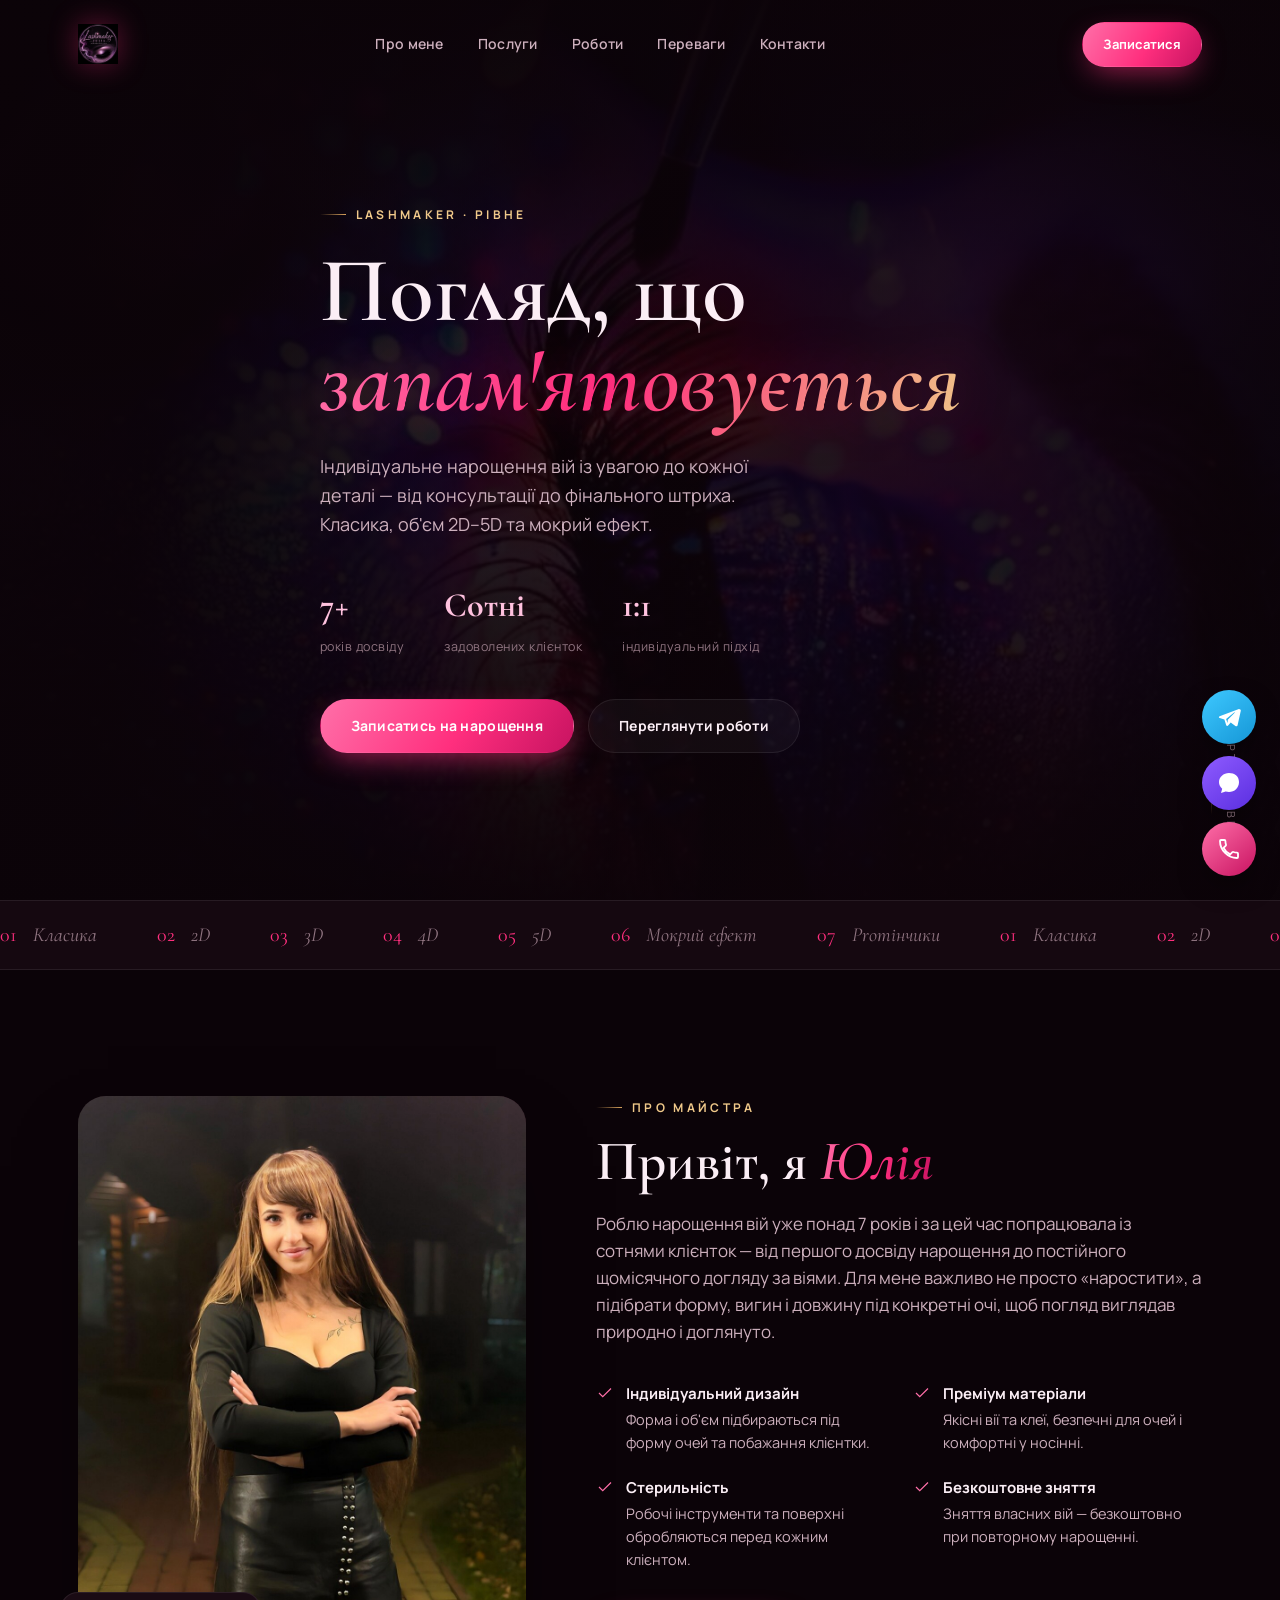
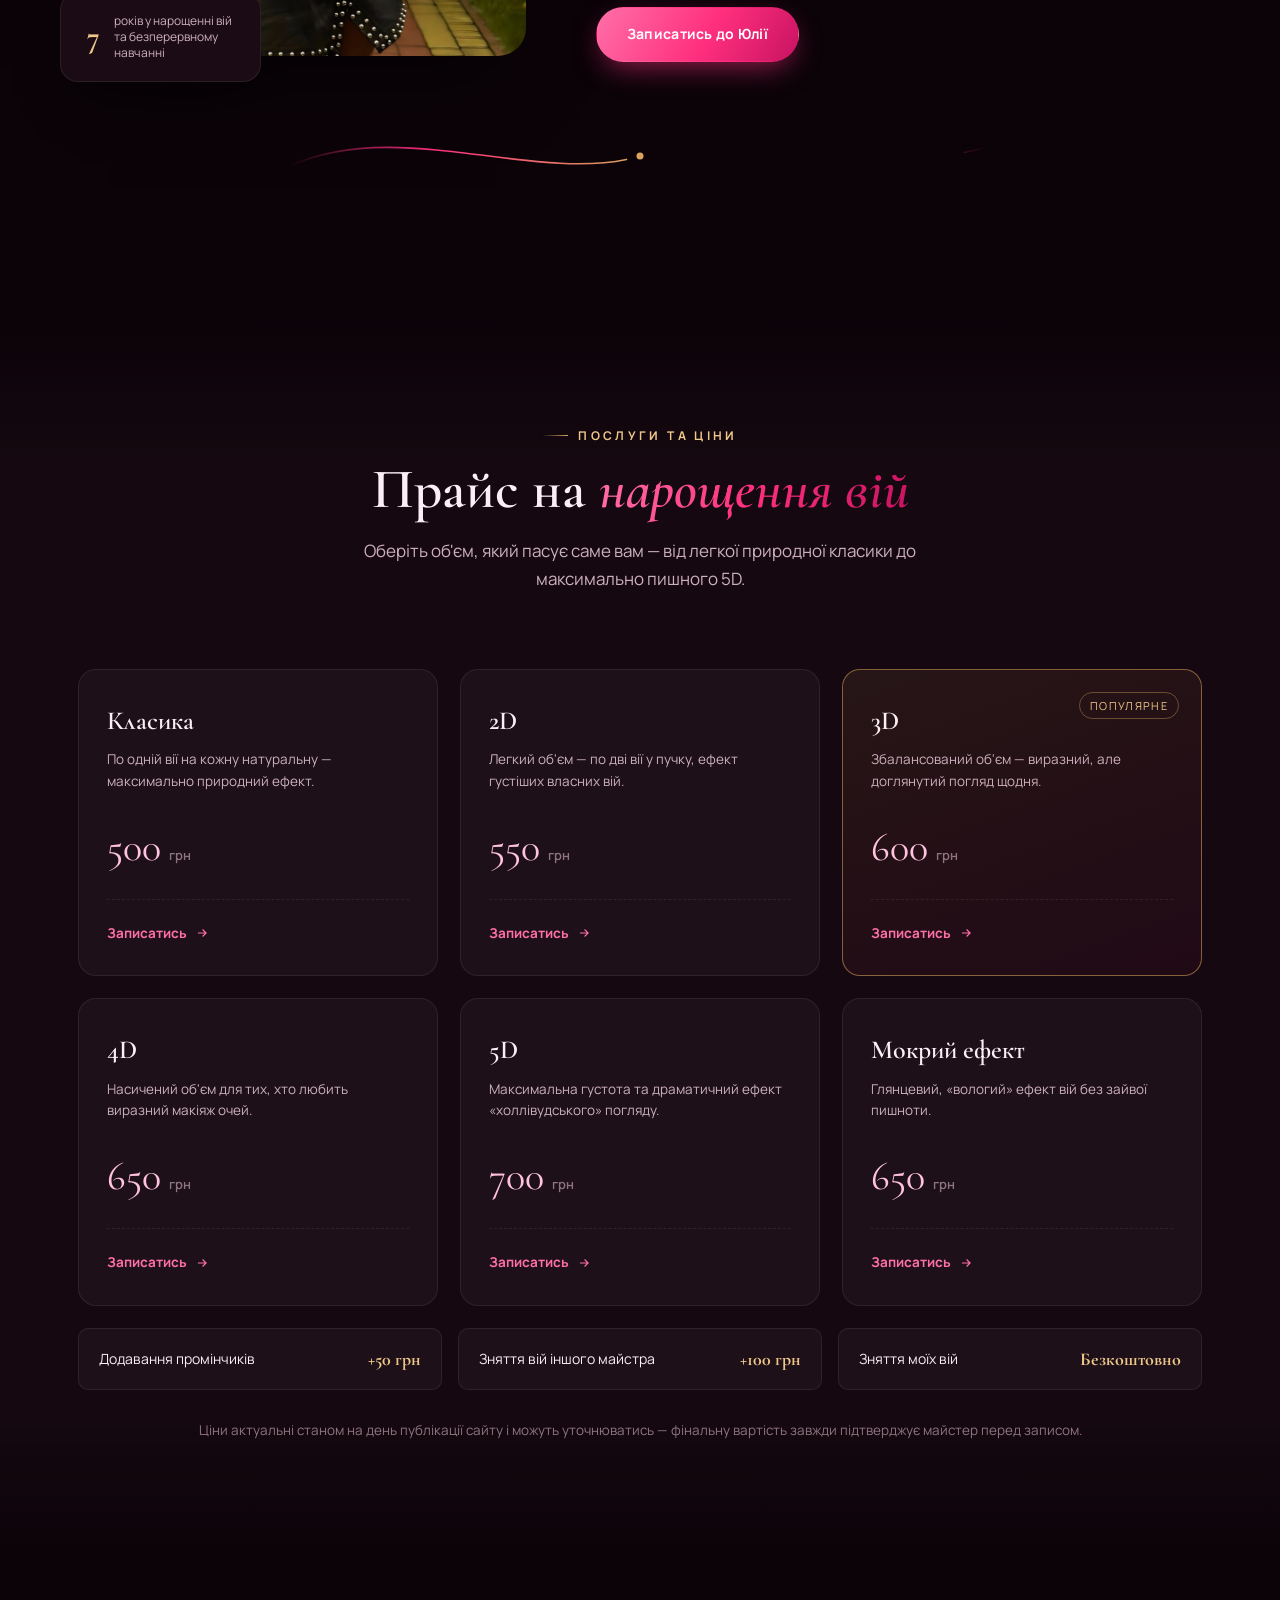
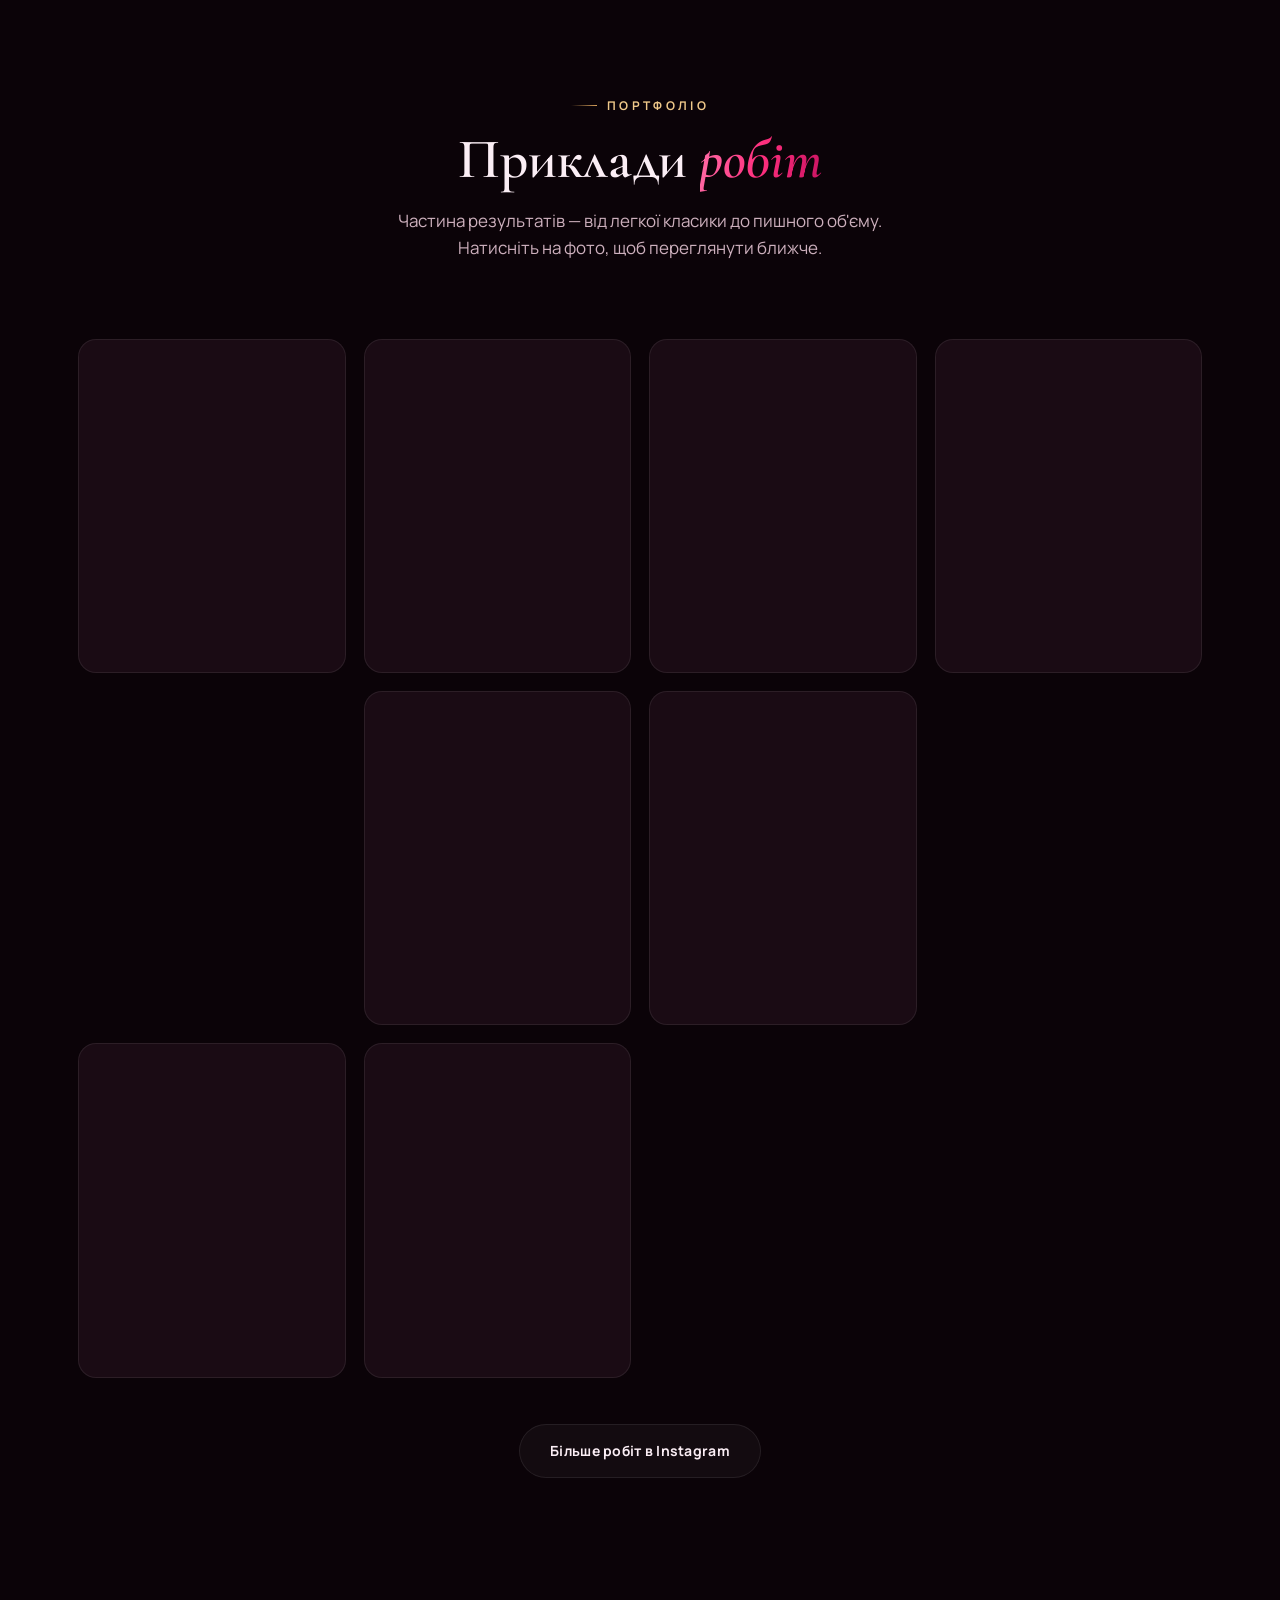
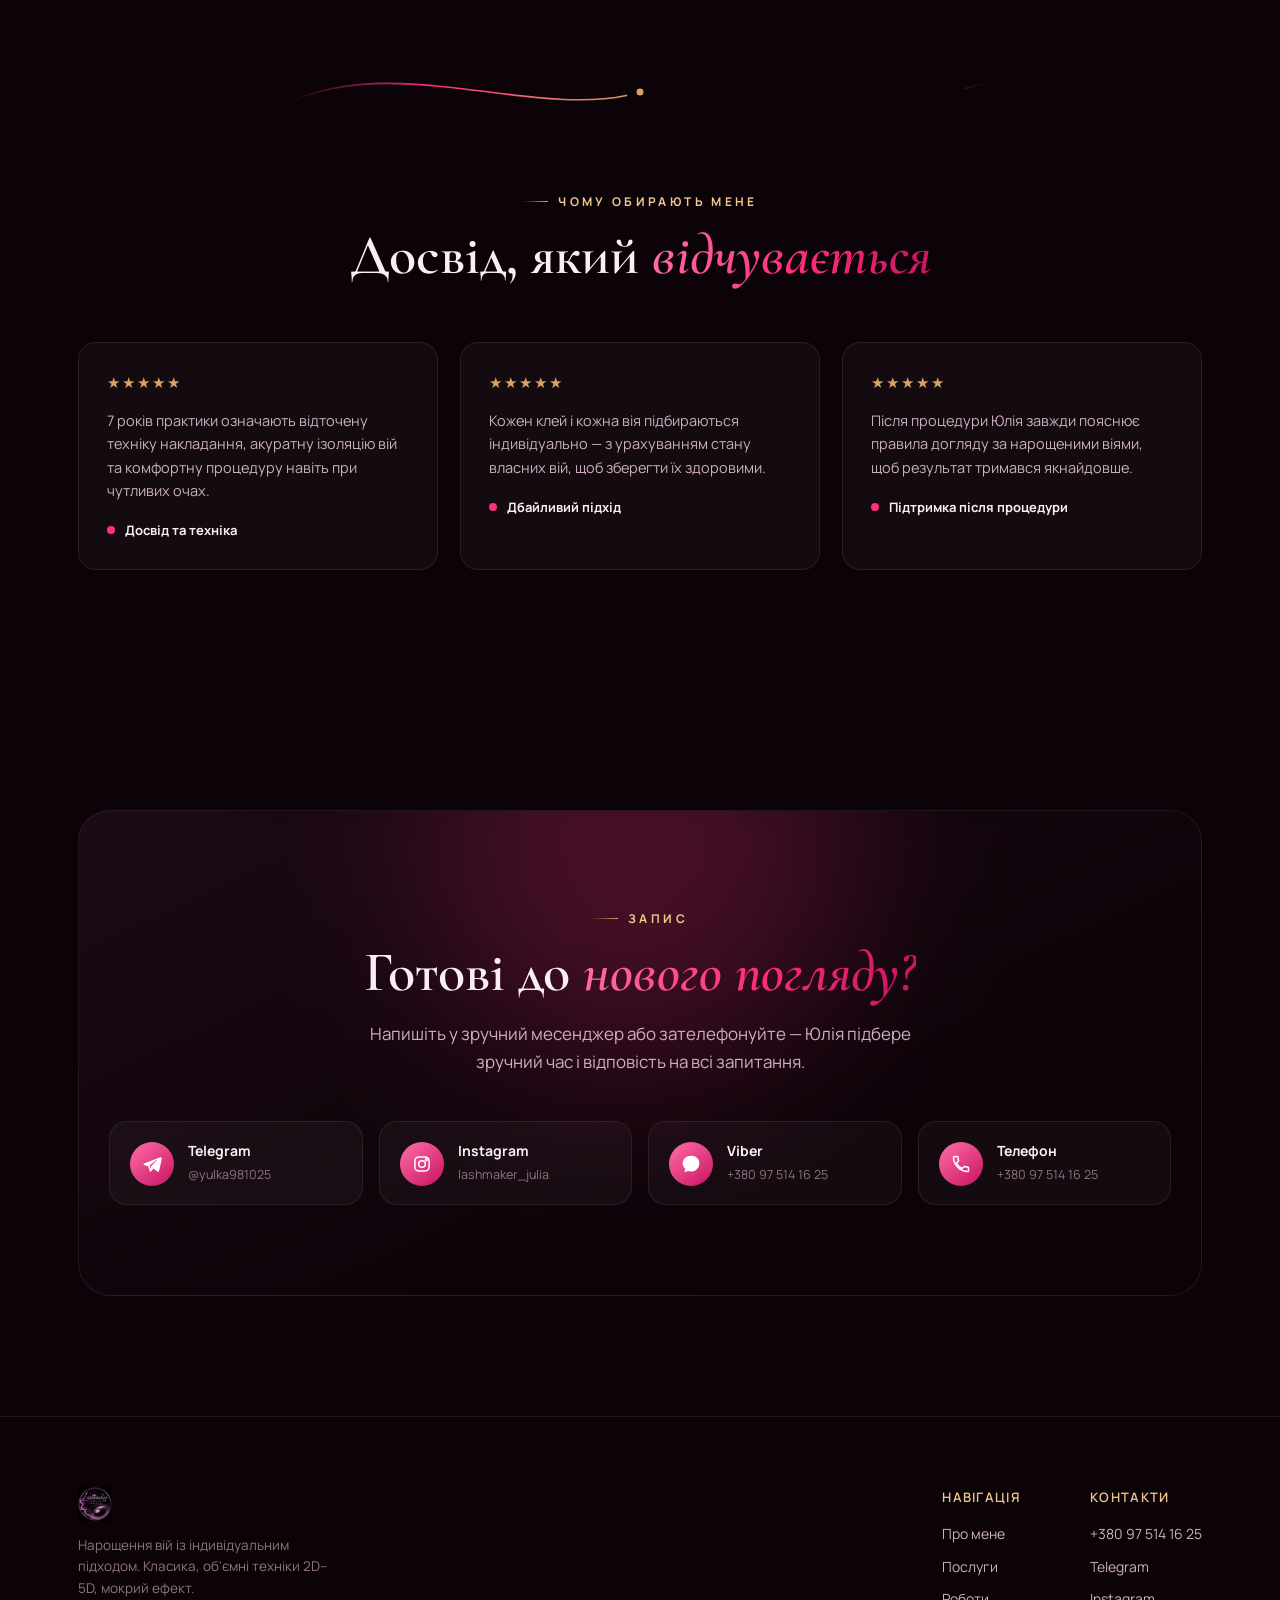
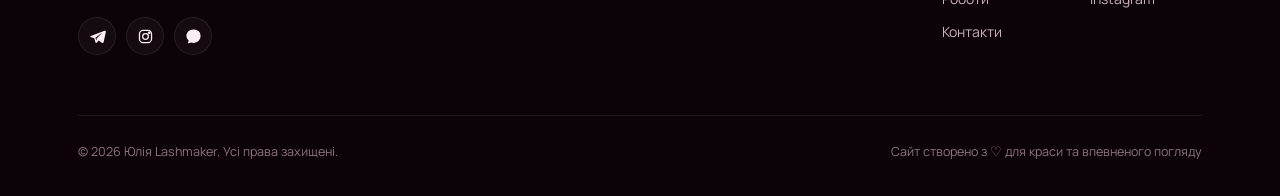
==== index.html @ 1a7a93a4 "Add files via upload перше завантаження сайту" ====
<!DOCTYPE html>
<html lang="uk">
<head>
<meta charset="UTF-8">
<meta name="viewport" content="width=device-width, initial-scale=1.0">
<title>Юлія Lashmaker — нарощення вій у Рівному</title>
<meta name="description" content="Юлія — майстер нарощення вій з 7-річним досвідом. Класика, 2D, 3D, 4D, 5D, мокрий ефект. Запис через Telegram, Instagram, Viber або дзвінок.">

<link rel="preconnect" href="https://fonts.googleapis.com">
<link rel="preconnect" href="https://fonts.gstatic.com" crossorigin>
<link href="https://fonts.googleapis.com/css2?family=Cormorant+Garamond:ital,wght@0,500;0,600;0,700;1,500;1,600&family=Manrope:wght@400;500;600;700;800&display=swap" rel="stylesheet">

<link rel="stylesheet" href="css/style.css">
<link rel="icon" href="images/brand/favicon.png" type="image/png">
</head>
<body>

<div class="bg-noise"></div>

<!-- прихований SVG-градієнт для фірмового роздільника -->
<svg width="0" height="0" style="position:absolute">
  <defs>
    <linearGradient id="lashGrad" x1="0%" y1="0%" x2="100%" y2="0%">
      <stop offset="0%" stop-color="#ff2f7e" stop-opacity="0"/>
      <stop offset="20%" stop-color="#ff2f7e"/>
      <stop offset="50%" stop-color="#d9a35c"/>
      <stop offset="80%" stop-color="#ff2f7e"/>
      <stop offset="100%" stop-color="#ff2f7e" stop-opacity="0"/>
    </linearGradient>
  </defs>
</svg>

<!-- ============================= HEADER ============================= -->
<header class="site-header">
  <div class="container">
    <a href="#top" class="brand"><img src="images/brand/logo-circle.png" alt="Lashmaker Julia"></a>
    <nav class="nav-links">
      <a href="#about">Про мене</a>
      <a href="#services">Послуги</a>
      <a href="#catalog">Роботи</a>
      <a href="#why">Переваги</a>
      <a href="#contacts">Контакти</a>
    </nav>
    <div class="header-actions">
      <a class="btn btn-primary btn-sm header-cta" href="#contacts">Записатися</a>
      <button class="burger" aria-label="Меню">
        <span></span><span></span><span></span>
      </button>
    </div>
  </div>
</header>

<!-- мобільне меню -->
<div class="mobile-nav">
  <button class="mobile-nav-close" aria-label="Закрити">✕</button>
  <a href="#about">Про мене</a>
  <a href="#services">Послуги</a>
  <a href="#catalog">Роботи</a>
  <a href="#why">Переваги</a>
  <a href="#contacts">Контакти</a>
  <a class="btn btn-primary" href="#contacts">Записатися</a>
</div>

<!-- ============================= HERO ============================= -->
<section class="hero" id="top">
  <div class="hero-bg"></div>
  <div class="container">
    <div class="hero-content">
      <span class="eyebrow">Lashmaker · Рівне</span>
      <h1 class="hero-title">
        <span>Погляд, що</span>
        <span><em>запам'ятовується</em></span>
      </h1>
      <p class="hero-sub">Індивідуальне нарощення вій із увагою до кожної деталі — від консультації до фінального штриха. Класика, об'єм 2D–5D та мокрий ефект.</p>

      <div class="hero-stats">
        <div><b>7+</b><span>років досвіду</span></div>
        <div><b>Сотні</b><span>задоволених клієнток</span></div>
        <div><b>1:1</b><span>індивідуальний підхід</span></div>
      </div>

      <div class="hero-actions">
        <a href="#contacts" class="btn btn-primary">Записатись на нарощення</a>
        <a href="#catalog" class="btn btn-ghost">Переглянути роботи</a>
      </div>
    </div>
  </div>
  <div class="hero-scroll"><span>Гортайте вниз</span><span class="line"></span></div>
</section>

<!-- ============================= MARQUEE ============================= -->
<div class="marquee-strip">
  <div class="marquee-track">
    <span><i>01</i> Класика</span>
    <span><i>02</i> 2D</span>
    <span><i>03</i> 3D</span>
    <span><i>04</i> 4D</span>
    <span><i>05</i> 5D</span>
    <span><i>06</i> Мокрий ефект</span>
    <span><i>07</i> Promінчики</span>
    <span><i>01</i> Класика</span>
    <span><i>02</i> 2D</span>
    <span><i>03</i> 3D</span>
    <span><i>04</i> 4D</span>
    <span><i>05</i> 5D</span>
    <span><i>06</i> Мокрий ефект</span>
    <span><i>07</i> Промінчики</span>
  </div>
</div>

<!-- ============================= ABOUT ============================= -->
<section class="about" id="about">
  <div class="container">
    <div class="about-media reveal">
      <div class="frame">
        <img src="images/about/julia.jpg" alt="Юлія — майстер нарощення вій">
      </div>
      <div class="badge">
        <b>7</b>
        <span>років у нарощенні вій та безперервному навчанні</span>
      </div>
    </div>

    <div class="about-text reveal">
      <span class="eyebrow">Про майстра</span>
      <h2 class="section-title">Привіт, я <em>Юлія</em></h2>
      <p class="section-lede">
        Роблю нарощення вій уже понад 7 років і за цей час попрацювала із сотнями клієнток — від першого досвіду
        нарощення до постійного щомісячного догляду за віями. Для мене важливо не просто «наростити», а підібрати
        форму, вигин і довжину під конкретні очі, щоб погляд виглядав природно і доглянуто.
      </p>

      <ul class="about-points">
        <li>
          <svg viewBox="0 0 24 24" fill="none" stroke="currentColor" stroke-width="1.6"><path d="M4 12l5 5L20 6"/></svg>
          <div><b>Індивідуальний дизайн</b>Форма і об'єм підбираються під форму очей та побажання клієнтки.</div>
        </li>
        <li>
          <svg viewBox="0 0 24 24" fill="none" stroke="currentColor" stroke-width="1.6"><path d="M4 12l5 5L20 6"/></svg>
          <div><b>Преміум матеріали</b>Якісні вії та клеї, безпечні для очей і комфортні у носінні.</div>
        </li>
        <li>
          <svg viewBox="0 0 24 24" fill="none" stroke="currentColor" stroke-width="1.6"><path d="M4 12l5 5L20 6"/></svg>
          <div><b>Стерильність</b>Робочі інструменти та поверхні обробляються перед кожним клієнтом.</div>
        </li>
        <li>
          <svg viewBox="0 0 24 24" fill="none" stroke="currentColor" stroke-width="1.6"><path d="M4 12l5 5L20 6"/></svg>
          <div><b>Безкоштовне зняття</b>Зняття власних вій — безкоштовно при повторному нарощенні.</div>
        </li>
      </ul>

      <div class="hero-actions" style="margin-top:36px;">
        <a href="#contacts" class="btn btn-primary">Записатись до Юлії</a>
      </div>
    </div>
  </div>

  <svg class="lash-divider" viewBox="0 0 720 60">
    <path d="M10 40 C 120 -10, 260 60, 360 30 C 460 0, 600 55, 710 20"/>
    <circle cx="360" cy="30" r="3.5"/>
  </svg>
</section>

<!-- ============================= SERVICES / PRICE ============================= -->
<section class="services" id="services">
  <div class="container">
    <div class="section-head center reveal">
      <span class="eyebrow">Послуги та ціни</span>
      <h2 class="section-title">Прайс на <em>нарощення вій</em></h2>
      <p class="section-lede" style="text-align:center;">Оберіть об'єм, який пасує саме вам — від легкої природної класики до максимально пишного 5D.</p>
    </div>

    <div class="price-grid reveal-stagger">
      <div class="price-card">
        <h3>Класика</h3>
        <p class="desc">По одній вії на кожну натуральну — максимально природний ефект.</p>
        <div class="price">500 <small>грн</small></div>
        <hr>
        <a href="#contacts" class="book-link">Записатись <svg viewBox="0 0 24 24" fill="none" stroke="currentColor" stroke-width="2"><path d="M5 12h14M13 6l6 6-6 6"/></svg></a>
      </div>

      <div class="price-card">
        <h3>2D</h3>
        <p class="desc">Легкий об'єм — по дві вії у пучку, ефект густіших власних вій.</p>
        <div class="price">550 <small>грн</small></div>
        <hr>
        <a href="#contacts" class="book-link">Записатись <svg viewBox="0 0 24 24" fill="none" stroke="currentColor" stroke-width="2"><path d="M5 12h14M13 6l6 6-6 6"/></svg></a>
      </div>

      <div class="price-card featured">
        <span class="tag">Популярне</span>
        <h3>3D</h3>
        <p class="desc">Збалансований об'єм — виразний, але доглянутий погляд щодня.</p>
        <div class="price">600 <small>грн</small></div>
        <hr>
        <a href="#contacts" class="book-link">Записатись <svg viewBox="0 0 24 24" fill="none" stroke="currentColor" stroke-width="2"><path d="M5 12h14M13 6l6 6-6 6"/></svg></a>
      </div>

      <div class="price-card">
        <h3>4D</h3>
        <p class="desc">Насичений об'єм для тих, хто любить виразний макіяж очей.</p>
        <div class="price">650 <small>грн</small></div>
        <hr>
        <a href="#contacts" class="book-link">Записатись <svg viewBox="0 0 24 24" fill="none" stroke="currentColor" stroke-width="2"><path d="M5 12h14M13 6l6 6-6 6"/></svg></a>
      </div>

      <div class="price-card">
        <h3>5D</h3>
        <p class="desc">Максимальна густота та драматичний ефект «холлівудського» погляду.</p>
        <div class="price">700 <small>грн</small></div>
        <hr>
        <a href="#contacts" class="book-link">Записатись <svg viewBox="0 0 24 24" fill="none" stroke="currentColor" stroke-width="2"><path d="M5 12h14M13 6l6 6-6 6"/></svg></a>
      </div>

      <div class="price-card">
        <h3>Мокрий ефект</h3>
        <p class="desc">Глянцевий, «вологий» ефект вій без зайвої пишноти.</p>
        <div class="price">650 <small>грн</small></div>
        <hr>
        <a href="#contacts" class="book-link">Записатись <svg viewBox="0 0 24 24" fill="none" stroke="currentColor" stroke-width="2"><path d="M5 12h14M13 6l6 6-6 6"/></svg></a>
      </div>
    </div>

    <div class="price-extra reveal-stagger">
      <div class="row"><span>Додавання промінчиків</span><b>+50 грн</b></div>
      <div class="row"><span>Зняття вій іншого майстра</span><b>+100 грн</b></div>
      <div class="row"><span>Зняття моїх вій</span><b>Безкоштовно</b></div>
    </div>

    <p class="price-note">Ціни актуальні станом на день публікації сайту і можуть уточнюватись — фінальну вартість завжди підтверджує майстер перед записом.</p>
  </div>
</section>

<!-- ============================= CATALOG ============================= -->
<section class="catalog" id="catalog">
  <div class="container">
    <div class="section-head center reveal">
      <span class="eyebrow">Портфоліо</span>
      <h2 class="section-title">Приклади <em>робіт</em></h2>
      <p class="section-lede" style="text-align:center;">Частина результатів — від легкої класики до пишного об'єму. Натисніть на фото, щоб переглянути ближче.</p>
    </div>

    <div class="catalog-grid reveal">
      <div class="catalog-tile tall" style="--tdur:11s" data-gallery-src="images/catalog/work-01.jpg">
        <img src="images/catalog/work-01.jpg" alt="Робота Юлії — нарощення вій 1" loading="lazy">
        <img src="images/catalog/work-08.jpg" alt="" loading="lazy">
        <div class="veil"><span>Класика / 2D</span></div>
      </div>
      <div class="catalog-tile" style="--tdur:9s" data-gallery-src="images/catalog/work-02.jpg">
        <img src="images/catalog/work-02.jpg" alt="Робота Юлії — нарощення вій 2" loading="lazy">
        <img src="images/catalog/work-09.jpg" alt="" loading="lazy">
        <div class="veil"><span>3D</span></div>
      </div>
      <div class="catalog-tile" style="--tdur:10s" data-gallery-src="images/catalog/work-03.jpg">
        <img src="images/catalog/work-03.jpg" alt="Робота Юлії — нарощення вій 3" loading="lazy">
        <img src="images/catalog/work-10.jpg" alt="" loading="lazy">
        <div class="veil"><span>4D</span></div>
      </div>
      <div class="catalog-tile tall" style="--tdur:12s" data-gallery-src="images/catalog/work-04.jpg">
        <img src="images/catalog/work-04.jpg" alt="Робота Юлії — нарощення вій 4" loading="lazy">
        <img src="images/catalog/work-11.jpg" alt="" loading="lazy">
        <div class="veil"><span>5D</span></div>
      </div>
      <div class="catalog-tile" style="--tdur:8.5s" data-gallery-src="images/catalog/work-05.jpg">
        <img src="images/catalog/work-05.jpg" alt="Робота Юлії — нарощення вій 5" loading="lazy">
        <img src="images/catalog/work-12.jpg" alt="" loading="lazy">
        <div class="veil"><span>Мокрий ефект</span></div>
      </div>
      <div class="catalog-tile" style="--tdur:10.5s" data-gallery-src="images/catalog/work-06.jpg">
        <img src="images/catalog/work-06.jpg" alt="Робота Юлії — нарощення вій 6" loading="lazy">
        <img src="images/catalog/work-13.jpg" alt="" loading="lazy">
        <div class="veil"><span>2D</span></div>
      </div>
      <div class="catalog-tile" style="--tdur:9.5s" data-gallery-src="images/catalog/work-07.jpg">
        <img src="images/catalog/work-07.jpg" alt="Робота Юлії — нарощення вій 7" loading="lazy">
        <img src="images/catalog/work-14.jpg" alt="" loading="lazy">
        <div class="veil"><span>Класика</span></div>
      </div>
      <div class="catalog-tile" style="--tdur:11.5s" data-gallery-src="images/catalog/work-08.jpg">
        <img src="images/catalog/work-08.jpg" alt="Робота Юлії — нарощення вій 8" loading="lazy">
        <img src="images/catalog/work-01.jpg" alt="" loading="lazy">
        <div class="veil"><span>3D</span></div>
      </div>
    </div>

    <!-- приховані елементи, щоб усі 14 фото були доступні у лайтбоксі -->
    <div style="display:none">
      <span data-gallery-src="images/catalog/work-09.jpg"></span>
      <span data-gallery-src="images/catalog/work-10.jpg"></span>
      <span data-gallery-src="images/catalog/work-11.jpg"></span>
      <span data-gallery-src="images/catalog/work-12.jpg"></span>
      <span data-gallery-src="images/catalog/work-13.jpg"></span>
      <span data-gallery-src="images/catalog/work-14.jpg"></span>
    </div>

    <div class="catalog-more reveal">
      <a href="https://www.instagram.com/lashmaker_julia?igsh=aXppcG93MXJpdjR1&igsi=aXppcG93MXJpdjR1" target="_blank" rel="noopener" class="btn btn-ghost">Більше робіт в Instagram</a>
    </div>
  </div>
</section>

<!-- ============================= LIGHTBOX ============================= -->
<div class="lightbox" id="lightbox">
  <div class="lightbox-inner">
    <button class="lightbox-close" id="lightboxClose" aria-label="Закрити">✕</button>
    <button class="lightbox-prev" id="lightboxPrev" aria-label="Попереднє фото">‹</button>
    <img id="lightboxImg" src="" alt="Робота Юлії">
    <button class="lightbox-next" id="lightboxNext" aria-label="Наступне фото">›</button>
  </div>
</div>

<!-- ============================= WHY / ADVANTAGES ============================= -->
<section class="trust" id="why">
  <div class="container">
    <svg class="lash-divider" viewBox="0 0 720 60" style="margin-bottom:70px;">
      <path d="M10 40 C 120 -10, 260 60, 360 30 C 460 0, 600 55, 710 20"/>
      <circle cx="360" cy="30" r="3.5"/>
    </svg>

    <div class="section-head center reveal">
      <span class="eyebrow">Чому обирають мене</span>
      <h2 class="section-title">Досвід, який <em>відчувається</em></h2>
    </div>

    <div class="trust-grid reveal-stagger" style="margin-top:56px;">
      <div class="trust-card">
        <div class="stars">★★★★★</div>
        <p>7 років практики означають відточену техніку накладання, акуратну ізоляцію вій та комфортну процедуру навіть при чутливих очах.</p>
        <div class="who"><i></i> Досвід та техніка</div>
      </div>
      <div class="trust-card">
        <div class="stars">★★★★★</div>
        <p>Кожен клей і кожна вія підбираються індивідуально — з урахуванням стану власних вій, щоб зберегти їх здоровими.</p>
        <div class="who"><i></i> Дбайливий підхід</div>
      </div>
      <div class="trust-card">
        <div class="stars">★★★★★</div>
        <p>Після процедури Юлія завжди пояснює правила догляду за нарощеними віями, щоб результат тримався якнайдовше.</p>
        <div class="who"><i></i> Підтримка після процедури</div>
      </div>
    </div>
  </div>
</section>

<!-- ============================= CONTACTS / CTA ============================= -->
<section id="contacts">
  <div class="container">
    <div class="cta reveal">
      <div class="glow-orb"></div>
      <div class="cta-content">
        <span class="eyebrow">Запис</span>
        <h2 class="section-title">Готові до <em>нового погляду?</em></h2>
        <p class="section-lede" style="margin:18px auto 0; text-align:center;">
          Напишіть у зручний месенджер або зателефонуйте — Юлія підбере зручний час і відповість на всі запитання.
        </p>

        <div class="contact-methods">
          <a class="contact-card" href="https://t.me/yulka981025" target="_blank" rel="noopener">
            <span class="ic"><svg viewBox="0 0 24 24" fill="currentColor"><path d="M21.9 3.9 2.6 11.3c-1 .4-1 1.5.1 1.8l4.7 1.5 1.8 5.7c.3.9 1.4 1 1.9.3l2.6-3.1 4.7 3.5c.8.6 2 .2 2.2-.8l3.2-14.5c.2-1-.8-1.8-1.9-1.8ZM9.1 13.9l8.3-6.6c.3-.2.6.2.3.4l-6.9 7.1-.3 3.1-1.4-4Z"/></svg></span>
            <div><b>Telegram</b><span>@yulka981025</span></div>
          </a>
          <a class="contact-card" href="https://www.instagram.com/lashmaker_julia?igsh=aXppcG93MXJpdjR1&igsi=aXppcG93MXJpdjR1" target="_blank" rel="noopener">
            <span class="ic"><svg viewBox="0 0 24 24" fill="none" stroke="currentColor" stroke-width="1.8"><rect x="3.5" y="3.5" width="17" height="17" rx="5"/><circle cx="12" cy="12" r="4"/><circle cx="17.2" cy="6.8" r="1"/></svg></span>
            <div><b>Instagram</b><span>lashmaker_julia</span></div>
          </a>
          <a class="contact-card" href="https://msng.link/o?380975141625=vi" target="_blank" rel="noopener">
            <span class="ic"><svg viewBox="0 0 24 24" fill="currentColor"><path d="M12 2C6.5 2 2 6 2 11c0 2.6 1.2 5 3.2 6.7L4 22l4.6-1.5C9.7 20.8 10.8 21 12 21c5.5 0 10-4 10-10S17.5 2 12 2Z"/></svg></span>
            <div><b>Viber</b><span>+380 97 514 16 25</span></div>
          </a>
          <a class="contact-card" href="tel:+380975141625">
            <span class="ic"><svg viewBox="0 0 24 24" fill="none" stroke="currentColor" stroke-width="1.8"><path d="M6.6 10.8c1.4 2.8 3.8 5.2 6.6 6.6l2.2-2.2c.3-.3.7-.4 1-.2 1.1.4 2.3.6 3.6.6.6 0 1 .4 1 1V20c0 .6-.4 1-1 1C10.9 21 3 13.1 3 3.9 3 3.4 3.4 3 4 3h3.4c.6 0 1 .4 1 1 0 1.3.2 2.5.6 3.6.1.4 0 .8-.2 1L6.6 10.8Z"/></svg></span>
            <div><b>Телефон</b><span>+380 97 514 16 25</span></div>
          </a>
        </div>
      </div>
    </div>
  </div>
</section>

<!-- ============================= FOOTER ============================= -->
<footer>
  <div class="container">
    <div class="footer-top">
      <div class="footer-brand">
        <img src="images/brand/logo-circle.png" alt="Lashmaker Julia">
        <p>Нарощення вій із індивідуальним підходом. Класика, об'ємні техніки 2D–5D, мокрий ефект.</p>
        <div class="social-row" style="margin-top:18px;">
          <a href="https://t.me/yulka981025" target="_blank" rel="noopener" aria-label="Telegram"><svg viewBox="0 0 24 24" fill="currentColor"><path d="M21.9 3.9 2.6 11.3c-1 .4-1 1.5.1 1.8l4.7 1.5 1.8 5.7c.3.9 1.4 1 1.9.3l2.6-3.1 4.7 3.5c.8.6 2 .2 2.2-.8l3.2-14.5c.2-1-.8-1.8-1.9-1.8ZM9.1 13.9l8.3-6.6c.3-.2.6.2.3.4l-6.9 7.1-.3 3.1-1.4-4Z"/></svg></a>
          <a href="https://www.instagram.com/lashmaker_julia?igsh=aXppcG93MXJpdjR1&igsi=aXppcG93MXJpdjR1" target="_blank" rel="noopener" aria-label="Instagram"><svg viewBox="0 0 24 24" fill="none" stroke="currentColor" stroke-width="1.8"><rect x="3.5" y="3.5" width="17" height="17" rx="5"/><circle cx="12" cy="12" r="4"/><circle cx="17.2" cy="6.8" r="1"/></svg></a>
          <a href="https://msng.link/o?380975141625=vi" target="_blank" rel="noopener" aria-label="Viber"><svg viewBox="0 0 24 24" fill="currentColor"><path d="M12 2C6.5 2 2 6 2 11c0 2.6 1.2 5 3.2 6.7L4 22l4.6-1.5C9.7 20.8 10.8 21 12 21c5.5 0 10-4 10-10S17.5 2 12 2Z"/></svg></a>
        </div>
      </div>

      <div class="footer-cols">
        <div class="footer-col">
          <h4>Навігація</h4>
          <a href="#about">Про мене</a>
          <a href="#services">Послуги</a>
          <a href="#catalog">Роботи</a>
          <a href="#contacts">Контакти</a>
        </div>
        <div class="footer-col">
          <h4>Контакти</h4>
          <a href="tel:+380975141625">+380 97 514 16 25</a>
          <a href="https://t.me/yulka981025" target="_blank" rel="noopener">Telegram</a>
          <a href="https://www.instagram.com/lashmaker_julia?igsh=aXppcG93MXJpdjR1&igsi=aXppcG93MXJpdjR1" target="_blank" rel="noopener">Instagram</a>
        </div>
      </div>
    </div>

    <div class="footer-bottom">
      <span>© <span id="year"></span> Юлія Lashmaker. Усі права захищені.</span>
      <span>Сайт створено з ♡ для краси та впевненого погляду</span>
    </div>
  </div>
</footer>

<!-- ============================= FLOATING QUICK CONTACT ============================= -->
<div class="quick-contact">
  <a class="qc-item qc-telegram" href="https://t.me/yulka981025" target="_blank" rel="noopener" aria-label="Написати в Telegram">
    <svg viewBox="0 0 24 24" fill="currentColor"><path d="M21.9 3.9 2.6 11.3c-1 .4-1 1.5.1 1.8l4.7 1.5 1.8 5.7c.3.9 1.4 1 1.9.3l2.6-3.1 4.7 3.5c.8.6 2 .2 2.2-.8l3.2-14.5c.2-1-.8-1.8-1.9-1.8ZM9.1 13.9l8.3-6.6c.3-.2.6.2.3.4l-6.9 7.1-.3 3.1-1.4-4Z"/></svg>
  </a>
  <a class="qc-item qc-viber" href="https://msng.link/o?380975141625=vi" target="_blank" rel="noopener" aria-label="Написати у Viber">
    <svg viewBox="0 0 24 24" fill="currentColor"><path d="M12 2C6.5 2 2 6 2 11c0 2.6 1.2 5 3.2 6.7L4 22l4.6-1.5C9.7 20.8 10.8 21 12 21c5.5 0 10-4 10-10S17.5 2 12 2Z"/></svg>
  </a>
  <a class="qc-item qc-phone" href="tel:+380975141625" aria-label="Подзвонити">
    <svg viewBox="0 0 24 24" fill="none" stroke="currentColor" stroke-width="1.8"><path d="M6.6 10.8c1.4 2.8 3.8 5.2 6.6 6.6l2.2-2.2c.3-.3.7-.4 1-.2 1.1.4 2.3.6 3.6.6.6 0 1 .4 1 1V20c0 .6-.4 1-1 1C10.9 21 3 13.1 3 3.9 3 3.4 3.4 3 4 3h3.4c.6 0 1 .4 1 1 0 1.3.2 2.5.6 3.6.1.4 0 .8-.2 1L6.6 10.8Z"/></svg>
  </a>
</div>

<script src="js/script.js"></script>
</body>
</html>
---- css/style.css ----
/* =========================================================
   ЮЛІЯ LASHMAKER — стилі сайту
   Токени, типографіка, компоненти, адаптив
   ========================================================= */

:root{
  --bg:            #0b0308;
  --bg-soft:       #150810;
  --bg-card:       #1a0b14;
  --pink:          #ff2f7e;
  --pink-soft:     #ff6fa8;
  --pink-deep:     #c81361;
  --rose:          #ffc2df;
  --gold:          #d9a35c;
  --gold-soft:     #f0c98a;
  --ink:           #fbeef5;
  --muted:         #cdb0bd;
  --muted-dim:     #8f7480;
  --glass-bd:      rgba(255,255,255,0.08);
  --glass-bg:      rgba(255,255,255,0.035);

  --font-display:  'Cormorant Garamond', Georgia, 'Times New Roman', serif;
  --font-body:     'Manrope', -apple-system, Segoe UI, Arial, sans-serif;

  --container: 1180px;
  --radius-lg: 28px;
  --radius-md: 18px;
  --radius-sm: 10px;

  --ease: cubic-bezier(.22,.68,0,1);
}

*, *::before, *::after{ box-sizing: border-box; }
html{ scroll-behavior: smooth; }

@media (prefers-reduced-motion: reduce){
  html{ scroll-behavior:auto; }
  *{ animation-duration: .001ms !important; animation-iteration-count: 1 !important; transition-duration: .001ms !important; }
}

body{
  margin:0;
  background: var(--bg);
  color: var(--ink);
  font-family: var(--font-body);
  font-size: 16px;
  line-height: 1.6;
  -webkit-font-smoothing: antialiased;
  overflow-x: hidden;
}

img{ max-width:100%; display:block; }
a{ color: inherit; text-decoration:none; }
ul{ margin:0; padding:0; list-style:none; }
button{ font-family: inherit; cursor:pointer; }

.container{
  max-width: var(--container);
  margin: 0 auto;
  padding: 0 28px;
}

/* ---------- фонові акценти ---------- */
.bg-noise{
  position: fixed; inset: 0; pointer-events:none; z-index: 0; opacity:.4;
  background-image: radial-gradient(rgba(255,255,255,.025) 1px, transparent 1px);
  background-size: 3px 3px;
  mix-blend-mode: overlay;
}
.glow-orb{
  position:absolute; border-radius:50%; filter: blur(90px); pointer-events:none; z-index:0;
}

/* ---------- eyebrow / typography ---------- */
.eyebrow{
  display:inline-flex; align-items:center; gap:10px;
  font-family: var(--font-body); font-weight:700; font-size: 12px;
  letter-spacing: .28em; text-transform: uppercase;
  color: var(--gold-soft);
}
.eyebrow::before{
  content:''; width:26px; height:1px; background: linear-gradient(90deg, transparent, var(--gold));
}

h1,h2,h3,h4{
  font-family: var(--font-display);
  font-weight: 600;
  margin: 0;
  color: var(--ink);
}
.section-title{
  font-size: clamp(34px, 5vw, 56px);
  line-height: 1.08;
  margin: 14px 0 0;
}
.section-title em{
  font-style: italic;
  background: linear-gradient(100deg, var(--pink-soft), var(--pink), var(--pink-deep));
  -webkit-background-clip: text; background-clip:text; color: transparent;
}
.section-lede{
  max-width: 560px;
  color: var(--muted);
  font-size: 17px;
  margin-top: 18px;
}
.section-head{
  display:flex; flex-direction:column; align-items:flex-start;
}
.section-head.center{ align-items:center; text-align:center; margin-left:auto; margin-right:auto; }

section{ position: relative; z-index: 1; padding: 120px 0; }
@media (max-width: 720px){ section{ padding: 88px 0; } }

/* ---------- lash-stroke divider (фірмовий елемент) ---------- */
.lash-divider{
  width: 100%; max-width: 720px; margin: 64px auto 0; display:block;
  overflow: visible;
}
.lash-divider path{
  fill:none; stroke: url(#lashGrad); stroke-width: 1.6; stroke-linecap: round;
  stroke-dasharray: 340; stroke-dashoffset: 340;
  transition: stroke-dashoffset 1.4s var(--ease);
}
.lash-divider.in-view path{ stroke-dashoffset: 0; }
.lash-divider circle{
  fill: var(--gold); opacity:0; transform-origin: center;
  transition: opacity .6s ease .9s;
}
.lash-divider.in-view circle{ opacity: 1; }

/* =========================================================
   HEADER
   ========================================================= */
.site-header{
  position: fixed; top:0; left:0; right:0; z-index: 100;
  padding: 22px 0;
  transition: background .4s ease, padding .4s ease, backdrop-filter .4s ease, border-color .4s ease;
  border-bottom: 1px solid transparent;
}
.site-header.scrolled{
  padding: 13px 0;
  background: rgba(11,3,8,.78);
  backdrop-filter: blur(14px) saturate(140%);
  border-bottom: 1px solid var(--glass-bd);
}
.site-header .container{ display:flex; align-items:center; justify-content:space-between; gap: 24px; }
.brand{ display:flex; align-items:center; }
.brand img{ height: 40px; width:auto; filter: drop-shadow(0 0 14px rgba(255,47,126,.35)); }

.nav-links{ display:flex; align-items:center; gap: 34px; }
.nav-links a{
  font-size: 14px; font-weight: 600; color: var(--muted);
  letter-spacing: .02em; position: relative; padding: 4px 0;
  transition: color .25s ease;
}
.nav-links a:hover{ color: var(--ink); }
.nav-links a::after{
  content:''; position:absolute; left:0; bottom:-2px; width:0; height:1px;
  background: var(--pink); transition: width .3s var(--ease);
}
.nav-links a:hover::after{ width:100%; }

.header-actions{ display:flex; align-items:center; gap:14px; }
.burger{
  display:none; width:42px; height:42px; border-radius:50%;
  background: var(--glass-bg); border:1px solid var(--glass-bd);
  align-items:center; justify-content:center; flex-direction:column; gap:5px;
}
.burger span{ width:18px; height:1.5px; background:var(--ink); display:block; }

/* ---------- buttons ---------- */
.btn{
  display:inline-flex; align-items:center; justify-content:center; gap:9px;
  padding: 15px 30px; border-radius: 999px;
  font-family: var(--font-body); font-weight:700; font-size: 14px; letter-spacing: .02em;
  border: 1px solid transparent; white-space: nowrap;
  transition: transform .3s var(--ease), box-shadow .3s var(--ease), background .3s ease, border-color .3s ease, color .3s ease;
}
.btn svg{ width:17px; height:17px; flex:none; }
.btn-primary{
  background: linear-gradient(120deg, var(--pink-soft), var(--pink) 55%, var(--pink-deep));
  color: #fff; box-shadow: 0 10px 30px -8px rgba(255,47,126,.65);
}
.btn-primary:hover{ transform: translateY(-2px); box-shadow: 0 16px 38px -8px rgba(255,47,126,.85); }
.btn-ghost{
  background: var(--glass-bg); border-color: var(--glass-bd); color: var(--ink);
}
.btn-ghost:hover{ border-color: var(--pink-soft); color: var(--rose); transform: translateY(-2px); }
.btn-sm{ padding: 11px 20px; font-size: 13px; }
.btn.header-cta{ display: inline-flex; }
@media (max-width: 980px){
  .nav-links{ display:none; }
  .header-actions .btn.header-cta{ display:none; }
  .burger{ display:flex; }
}

/* =========================================================
   HERO
   ========================================================= */
.hero{
  min-height: 100vh; display:flex; align-items:center; position:relative;
  padding-top: 140px; padding-bottom: 90px; overflow:hidden;
}
.hero-bg{
  position:absolute; inset:0; z-index:-2;
  background: url('../images/hero/style-4-glitter.jpg') center 30%/cover no-repeat;
  transform: scale(1.06);
}
.hero-bg::after{
  content:''; position:absolute; inset:0;
  background:
    radial-gradient(ellipse 60% 50% at 30% 40%, rgba(11,3,8,.35), rgba(11,3,8,.72) 60%),
    linear-gradient(100deg, rgba(11,3,8,.96) 18%, rgba(11,3,8,.62) 46%, rgba(24,4,15,.55) 70%, rgba(11,3,8,.94) 100%),
    linear-gradient(0deg, rgba(11,3,8,1) 0%, rgba(11,3,8,.25) 30%, rgba(11,3,8,.35) 70%, rgba(11,3,8,1) 100%);
}
.hero-content{ max-width: 660px; position:relative; z-index:2; }
.hero-content .eyebrow{ opacity:0; animation: rise .8s var(--ease) .1s forwards; }
.hero-title{
  font-size: clamp(46px, 7.2vw, 92px);
  line-height: .98;
  margin-top: 22px;
  opacity:0; animation: rise .9s var(--ease) .25s forwards;
}
.hero-title span{ display:block; }
.hero-title em{
  font-style: italic;
  background: linear-gradient(100deg, var(--pink-soft), var(--pink) 45%, var(--gold-soft));
  -webkit-background-clip:text; background-clip:text; color:transparent;
  text-shadow: 0 0 60px rgba(255,47,126,.35);
}
.hero-sub{
  margin-top: 26px; max-width: 480px; font-size: 18px; color: var(--muted);
  opacity:0; animation: rise .9s var(--ease) .4s forwards;
}
.hero-stats{
  display:flex; gap: 40px; margin-top: 40px;
  opacity:0; animation: rise .9s var(--ease) .55s forwards;
}
.hero-stats div b{
  display:block; font-family: var(--font-display); font-size: 34px; color: var(--rose);
}
.hero-stats div span{ font-size: 12.5px; color: var(--muted-dim); letter-spacing:.04em; }
.hero-actions{
  display:flex; flex-wrap:wrap; gap: 14px; margin-top: 40px;
  opacity:0; animation: rise .9s var(--ease) .7s forwards;
}
.hero-scroll{
  position:absolute; right: 40px; bottom: 46px; z-index:2;
  display:flex; flex-direction:column; align-items:center; gap:10px;
  color: var(--muted-dim); font-size: 11px; letter-spacing: .3em; text-transform:uppercase;
  writing-mode: vertical-rl;
  opacity:0; animation: rise 1s var(--ease) 1s forwards;
}
.hero-scroll .line{
  writing-mode: horizontal-tb; width:1px; height:52px;
  background: linear-gradient(var(--gold), transparent);
}
@media (max-width: 720px){ .hero-scroll{ display:none; } }

@keyframes rise{ from{ opacity:0; transform: translateY(22px);} to{ opacity:1; transform:none; } }

/* =========================================================
   MARQUEE strip
   ========================================================= */
.marquee-strip{
  border-top: 1px solid var(--glass-bd); border-bottom: 1px solid var(--glass-bd);
  background: var(--bg-soft);
  padding: 18px 0; overflow:hidden; position:relative; z-index:1;
}
.marquee-track{
  display:flex; gap: 60px; white-space:nowrap; width:max-content;
  animation: marquee 32s linear infinite;
}
.marquee-track span{
  font-family: var(--font-display); font-style: italic; font-size: 20px; color: var(--muted-dim);
  display:flex; align-items:center; gap:16px;
}
.marquee-track span i{ color: var(--pink); font-style:normal; }
@keyframes marquee{ from{ transform: translateX(0);} to{ transform: translateX(-50%);} }

/* =========================================================
   ABOUT
   ========================================================= */
.about{ overflow:hidden; }
.about .container{
  display:grid; grid-template-columns: .85fr 1.15fr; gap: 70px; align-items:center;
}
.about-media{ position:relative; }
.about-media .frame{
  border-radius: var(--radius-lg); overflow:hidden; position:relative;
  box-shadow: 0 40px 80px -30px rgba(0,0,0,.7);
  aspect-ratio: 4/5;
}
.about-media .frame img{ width:100%; height:100%; object-fit:cover; }
.about-media .frame::after{
  content:''; position:absolute; inset:0;
  background: linear-gradient(200deg, rgba(255,47,126,.18), transparent 45%);
  mix-blend-mode: overlay;
}
.about-media .badge{
  position:absolute; left: -18px; bottom: -26px;
  background: var(--bg-card); border: 1px solid var(--glass-bd);
  border-radius: var(--radius-md); padding: 20px 26px;
  box-shadow: 0 24px 50px -18px rgba(0,0,0,.65);
  display:flex; align-items:center; gap:14px;
}
.about-media .badge b{ font-family: var(--font-display); font-size: 30px; color: var(--gold-soft); }
.about-media .badge span{ display:block; font-size: 12px; color: var(--muted); max-width: 120px; line-height:1.3; }
@media (max-width: 560px){ .about-media .badge{ left:10px; bottom:-20px; padding:14px 18px; } }

.about-text .section-lede{ max-width: 100%; }
.about-points{
  margin-top: 34px; display:grid; grid-template-columns: 1fr 1fr; gap: 20px 28px;
}
.about-points li{
  display:flex; gap:12px; align-items:flex-start;
  font-size: 14.5px; color: var(--muted); padding-top: 2px;
}
.about-points li svg{ flex:none; width:18px; height:18px; margin-top:2px; color: var(--pink-soft); }
.about-points b{ display:block; color: var(--ink); font-weight:700; font-size: 15px; margin-bottom:2px; }

@media (max-width: 900px){
  .about .container{ grid-template-columns: 1fr; }
  .about-media{ max-width: 380px; margin: 0 auto 40px; }
}
@media (max-width: 500px){ .about-points{ grid-template-columns: 1fr; } }

/* =========================================================
   SERVICES / PRICE
   ========================================================= */
.services{ background: linear-gradient(180deg, transparent, var(--bg-soft) 12%, var(--bg-soft) 88%, transparent); }
.price-grid{
  margin-top: 60px; display:grid; grid-template-columns: repeat(3, 1fr); gap: 22px;
}
.price-card{
  background: var(--glass-bg); border: 1px solid var(--glass-bd); border-radius: var(--radius-md);
  padding: 30px 28px; position: relative; overflow:hidden;
  transition: transform .35s var(--ease), border-color .35s ease, background .35s ease;
}
.price-card::before{
  content:''; position:absolute; inset:0; opacity:0; transition: opacity .35s ease;
  background: radial-gradient(120px 120px at 85% -10%, rgba(255,47,126,.25), transparent 70%);
}
.price-card:hover{ transform: translateY(-6px); border-color: rgba(255,47,126,.4); }
.price-card:hover::before{ opacity:1; }
.price-card.featured{ border-color: rgba(217,163,92,.55); background: linear-gradient(160deg, rgba(217,163,92,.09), rgba(255,47,126,.05)); }
.price-card .tag{
  position:absolute; top:22px; right:22px; font-size: 11px; letter-spacing:.12em; text-transform:uppercase;
  color: var(--gold-soft); border: 1px solid rgba(217,163,92,.4); padding: 4px 10px; border-radius: 999px;
}
.price-card h3{ font-size: 26px; }
.price-card .desc{ color: var(--muted); font-size: 13.5px; margin-top: 8px; min-height: 36px; }
.price-card .price{
  margin-top: 22px; display:flex; align-items:baseline; gap:8px;
  font-family: var(--font-display); font-size: 40px; color: var(--rose);
}
.price-card .price small{ font-family: var(--font-body); font-size:13px; color: var(--muted-dim); font-weight:600; }
.price-card hr{ border:none; border-top:1px dashed var(--glass-bd); margin: 20px 0; }
.price-card .book-link{
  display:inline-flex; align-items:center; gap:8px; font-size: 13.5px; font-weight:700; color: var(--pink-soft);
}
.price-card .book-link svg{ width:14px; height:14px; transition: transform .3s var(--ease); }
.price-card:hover .book-link svg{ transform: translateX(4px); }

.price-extra{
  margin-top: 22px; display:grid; grid-template-columns: repeat(3,1fr); gap: 16px;
}
.price-extra .row{
  display:flex; justify-content:space-between; gap: 10px; align-items:center;
  background: var(--glass-bg); border:1px solid var(--glass-bd); border-radius: var(--radius-sm);
  padding: 16px 20px; font-size: 14px;
}
.price-extra .row b{ color: var(--gold-soft); font-family: var(--font-display); font-size: 18px; }
.price-note{ margin-top: 30px; color: var(--muted-dim); font-size: 13.5px; text-align:center; }

@media (max-width: 980px){ .price-grid{ grid-template-columns: repeat(2,1fr); } .price-extra{ grid-template-columns: 1fr; } }
@media (max-width: 620px){ .price-grid{ grid-template-columns: 1fr; } }

/* =========================================================
   CATALOG
   ========================================================= */
.catalog-grid{
  margin-top: 60px; display:grid; grid-template-columns: repeat(4, 1fr); gap: 18px;
}
.catalog-tile{
  position:relative; border-radius: var(--radius-md); overflow:hidden; aspect-ratio: 4/5;
  cursor:pointer; background: var(--bg-card); border: 1px solid var(--glass-bd);
}
.catalog-tile img{
  position:absolute; inset:0; width:100%; height:100%; object-fit:cover; object-position: center 30%;
  opacity:0; animation: tileFade var(--tdur, 9s) infinite;
}
.catalog-tile img:nth-child(1){ animation-delay: 0s; }
.catalog-tile img:nth-child(2){ animation-delay: calc(var(--tdur, 9s) / 2); }
@keyframes tileFade{
  0%{ opacity:0; transform: scale(1.06); }
  6%{ opacity:1; transform: scale(1.0); }
  46%{ opacity:1; transform: scale(1.0); }
  52%{ opacity:0; transform: scale(1.02); }
  100%{ opacity:0; }
}
.catalog-tile .veil{
  position:absolute; inset:0; z-index:2;
  background: linear-gradient(200deg, transparent 55%, rgba(11,3,8,.85));
  display:flex; align-items:flex-end; padding: 16px; opacity:0; transition: opacity .3s ease;
}
.catalog-tile:hover .veil{ opacity:1; }
.catalog-tile .veil span{
  color:#fff; font-size:12.5px; font-weight:700; letter-spacing:.05em; display:flex; align-items:center; gap:8px;
}
.catalog-tile.tall{ grid-row: span 2; }

@media (max-width: 980px){ .catalog-grid{ grid-template-columns: repeat(3,1fr); } }
@media (max-width: 640px){ .catalog-grid{ grid-template-columns: repeat(2,1fr); gap:12px; } .catalog-tile.tall{ grid-row: span 1; } }

.catalog-more{ display:flex; justify-content:center; margin-top: 46px; }

/* ---------- Lightbox ---------- */
.lightbox{
  position: fixed; inset:0; z-index: 300; display:none;
  background: rgba(6,2,4,.92); backdrop-filter: blur(10px);
  align-items:center; justify-content:center; padding: 30px;
}
.lightbox.open{ display:flex; }
.lightbox-inner{ position:relative; max-width: 520px; width:100%; }
.lightbox-inner img{ width:100%; border-radius: var(--radius-md); box-shadow: 0 40px 90px -20px rgba(0,0,0,.8); }
.lightbox-close, .lightbox-prev, .lightbox-next{
  position:absolute; width:46px; height:46px; border-radius:50%;
  background: var(--glass-bg); border:1px solid var(--glass-bd); color:#fff;
  display:flex; align-items:center; justify-content:center; transition: background .25s ease, border-color .25s ease;
}
.lightbox-close:hover, .lightbox-prev:hover, .lightbox-next:hover{ border-color: var(--pink-soft); background: rgba(255,47,126,.15); }
.lightbox-close{ top:-58px; right:0; }
.lightbox-prev{ left: -60px; top:50%; transform: translateY(-50%); }
.lightbox-next{ right: -60px; top:50%; transform: translateY(-50%); }
@media (max-width: 720px){
  .lightbox-prev{ left: 6px; } .lightbox-next{ right:6px; } .lightbox-close{ top:6px; right:6px; }
}

/* =========================================================
   TESTIMONIAL / TRUST STRIP
   ========================================================= */
.trust{ padding: 0 0 120px; }
.trust-grid{
  display:grid; grid-template-columns: repeat(3,1fr); gap: 22px;
}
.trust-card{
  background: var(--glass-bg); border:1px solid var(--glass-bd); border-radius: var(--radius-md);
  padding: 28px; font-size: 14.5px; color: var(--muted);
}
.trust-card .stars{ color: var(--gold); font-size: 15px; letter-spacing: 2px; margin-bottom: 14px; }
.trust-card .who{ margin-top:18px; display:flex; align-items:center; gap:10px; font-size:13px; color: var(--ink); font-weight:700;}
.trust-card .who i{ width:8px;height:8px;border-radius:50%; background: var(--pink); display:inline-block;}
@media (max-width: 900px){ .trust-grid{ grid-template-columns: 1fr; } }

/* =========================================================
   CONTACT / BOOKING CTA
   ========================================================= */
.cta{
  position:relative; overflow:hidden; text-align:center;
  border-radius: 32px; margin: 0 auto; max-width: 1180px;
  padding: 90px 30px; background: linear-gradient(155deg, #1c0a15, #0b0308 70%);
  border: 1px solid var(--glass-bd);
}
.cta .glow-orb{ width: 420px; height:420px; background: var(--pink); opacity:.22; top:-160px; left:50%; transform:translateX(-50%); }
.cta-content{ position:relative; z-index:2; }
.contact-methods{
  margin-top: 46px; display:grid; grid-template-columns: repeat(4, 1fr); gap: 16px; text-align:left;
}
.contact-card{
  display:flex; align-items:center; gap:14px;
  background: var(--glass-bg); border:1px solid var(--glass-bd); border-radius: var(--radius-md);
  padding: 18px 20px; transition: transform .3s var(--ease), border-color .3s ease;
}
.contact-card:hover{ transform: translateY(-4px); border-color: rgba(255,47,126,.45); }
.contact-card .ic{
  width: 44px; height:44px; border-radius:50%; flex:none;
  display:flex; align-items:center; justify-content:center;
  background: linear-gradient(140deg, var(--pink-soft), var(--pink-deep)); color:#fff;
}
.contact-card .ic svg{ width:20px; height:20px; }
.contact-card b{ display:block; font-size: 14px; }
.contact-card span{ display:block; font-size: 12.5px; color: var(--muted-dim); margin-top:2px; }
@media (max-width: 900px){ .contact-methods{ grid-template-columns: repeat(2,1fr); } }
@media (max-width: 540px){ .contact-methods{ grid-template-columns: 1fr; } }

/* =========================================================
   FOOTER
   ========================================================= */
footer{ padding: 70px 0 34px; border-top: 1px solid var(--glass-bd); position:relative; z-index:1; }
.footer-top{
  display:flex; justify-content:space-between; align-items:flex-start; gap: 40px; flex-wrap:wrap;
}
.footer-brand img{ height:34px; margin-bottom:14px; }
.footer-brand p{ color: var(--muted-dim); font-size: 13.5px; max-width: 260px; }
.footer-cols{ display:flex; gap: 70px; flex-wrap:wrap; }
.footer-col h4{ font-family: var(--font-body); font-size: 13px; letter-spacing:.1em; text-transform:uppercase; color: var(--gold-soft); margin-bottom: 16px; }
.footer-col a, .footer-col span{ display:block; font-size: 14px; color: var(--muted); margin-bottom: 10px; }
.footer-col a:hover{ color: var(--pink-soft); }
.footer-bottom{
  margin-top: 60px; padding-top: 26px; border-top: 1px solid var(--glass-bd);
  display:flex; justify-content:space-between; flex-wrap:wrap; gap:12px;
  font-size: 12.5px; color: var(--muted-dim);
}
.social-row{ display:flex; gap:10px; }
.social-row a{
  width:38px; height:38px; border-radius:50%; display:flex; align-items:center; justify-content:center;
  background: var(--glass-bg); border:1px solid var(--glass-bd); transition: all .25s ease;
}
.social-row a:hover{ background: linear-gradient(140deg, var(--pink-soft), var(--pink-deep)); border-color:transparent; }
.social-row svg{ width:17px; height:17px; }

/* =========================================================
   FLOATING QUICK CONTACT
   ========================================================= */
.quick-contact{
  position: fixed; right: 24px; bottom: 24px; z-index: 200;
  display:flex; flex-direction:column; align-items:flex-end; gap:12px;
}
.quick-contact .qc-item{
  width:54px; height:54px; border-radius:50%;
  display:flex; align-items:center; justify-content:center;
  box-shadow: 0 12px 30px -8px rgba(0,0,0,.6);
  transition: transform .3s var(--ease);
}
.quick-contact .qc-item:hover{ transform: scale(1.08); }
.qc-viber{ background: linear-gradient(140deg,#8f5cff,#5a2ee0); color:#fff; }
.qc-telegram{ background: linear-gradient(140deg,#3ec8ff,#1596d6); color:#fff; }
.qc-phone{ background: linear-gradient(140deg, var(--pink-soft), var(--pink-deep)); color:#fff; }
.qc-item svg{ width:24px; height:24px; }

/* ---------- reveal on scroll ---------- */
.reveal{ opacity:0; transform: translateY(28px); transition: opacity .8s var(--ease), transform .8s var(--ease); }
.reveal.in-view{ opacity:1; transform:none; }
.reveal-stagger > *{ opacity:0; transform: translateY(24px); transition: opacity .7s var(--ease), transform .7s var(--ease); }
.reveal-stagger.in-view > *{ opacity:1; transform:none; }
.reveal-stagger.in-view > *:nth-child(1){ transition-delay: .05s; }
.reveal-stagger.in-view > *:nth-child(2){ transition-delay: .12s; }
.reveal-stagger.in-view > *:nth-child(3){ transition-delay: .19s; }
.reveal-stagger.in-view > *:nth-child(4){ transition-delay: .26s; }
.reveal-stagger.in-view > *:nth-child(5){ transition-delay: .33s; }
.reveal-stagger.in-view > *:nth-child(6){ transition-delay: .40s; }

/* mobile nav drawer */
.mobile-nav{
  position: fixed; inset:0; z-index: 250; background: rgba(9,2,6,.98);
  display:flex; flex-direction:column; align-items:center; justify-content:center; gap: 30px;
  opacity:0; visibility:hidden; transition: opacity .35s ease, visibility .35s ease;
}
.mobile-nav.open{ opacity:1; visibility:visible; }
.mobile-nav a{ font-family: var(--font-display); font-size: 30px; font-style:italic; color: var(--ink); }
.mobile-nav .btn{ margin-top: 10px; }
.mobile-nav-close{
  position:absolute; top:26px; right:26px; width:44px; height:44px; border-radius:50%;
  background: var(--glass-bg); border:1px solid var(--glass-bd); display:flex; align-items:center; justify-content:center;
}
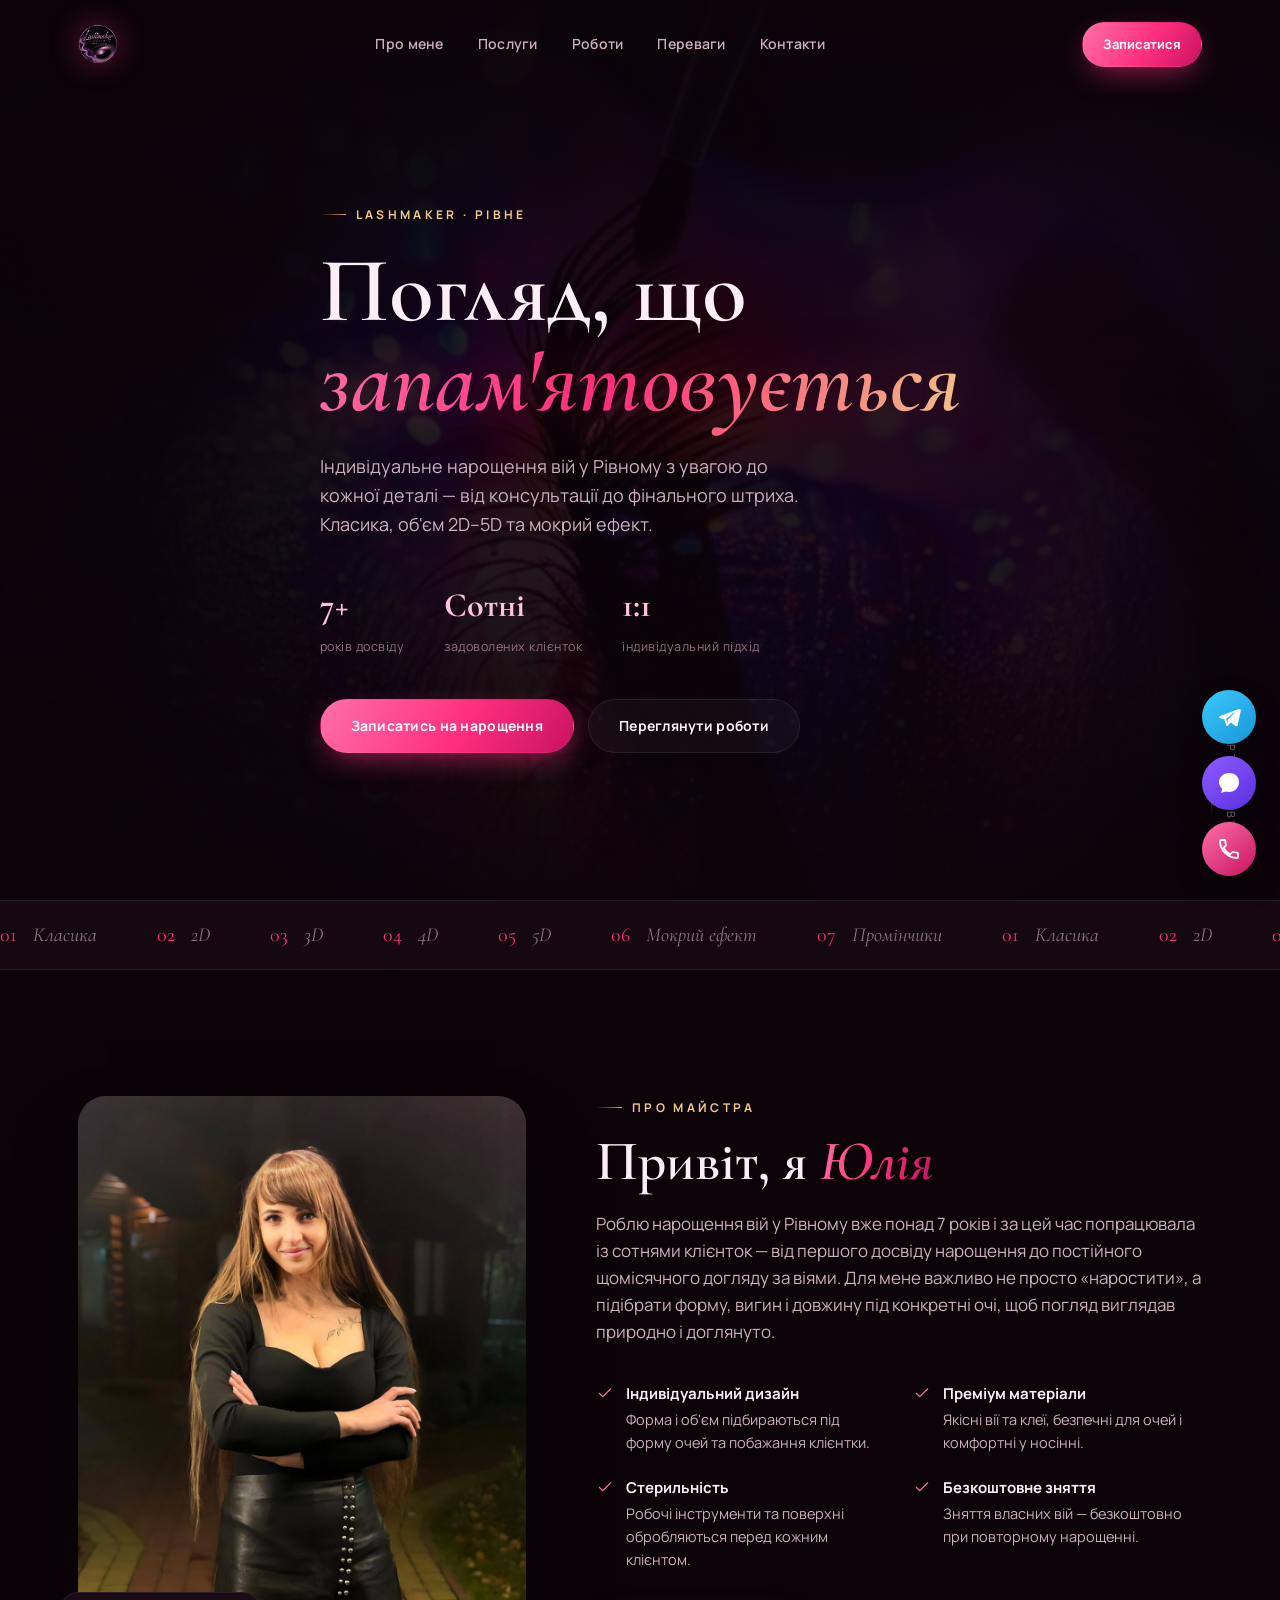
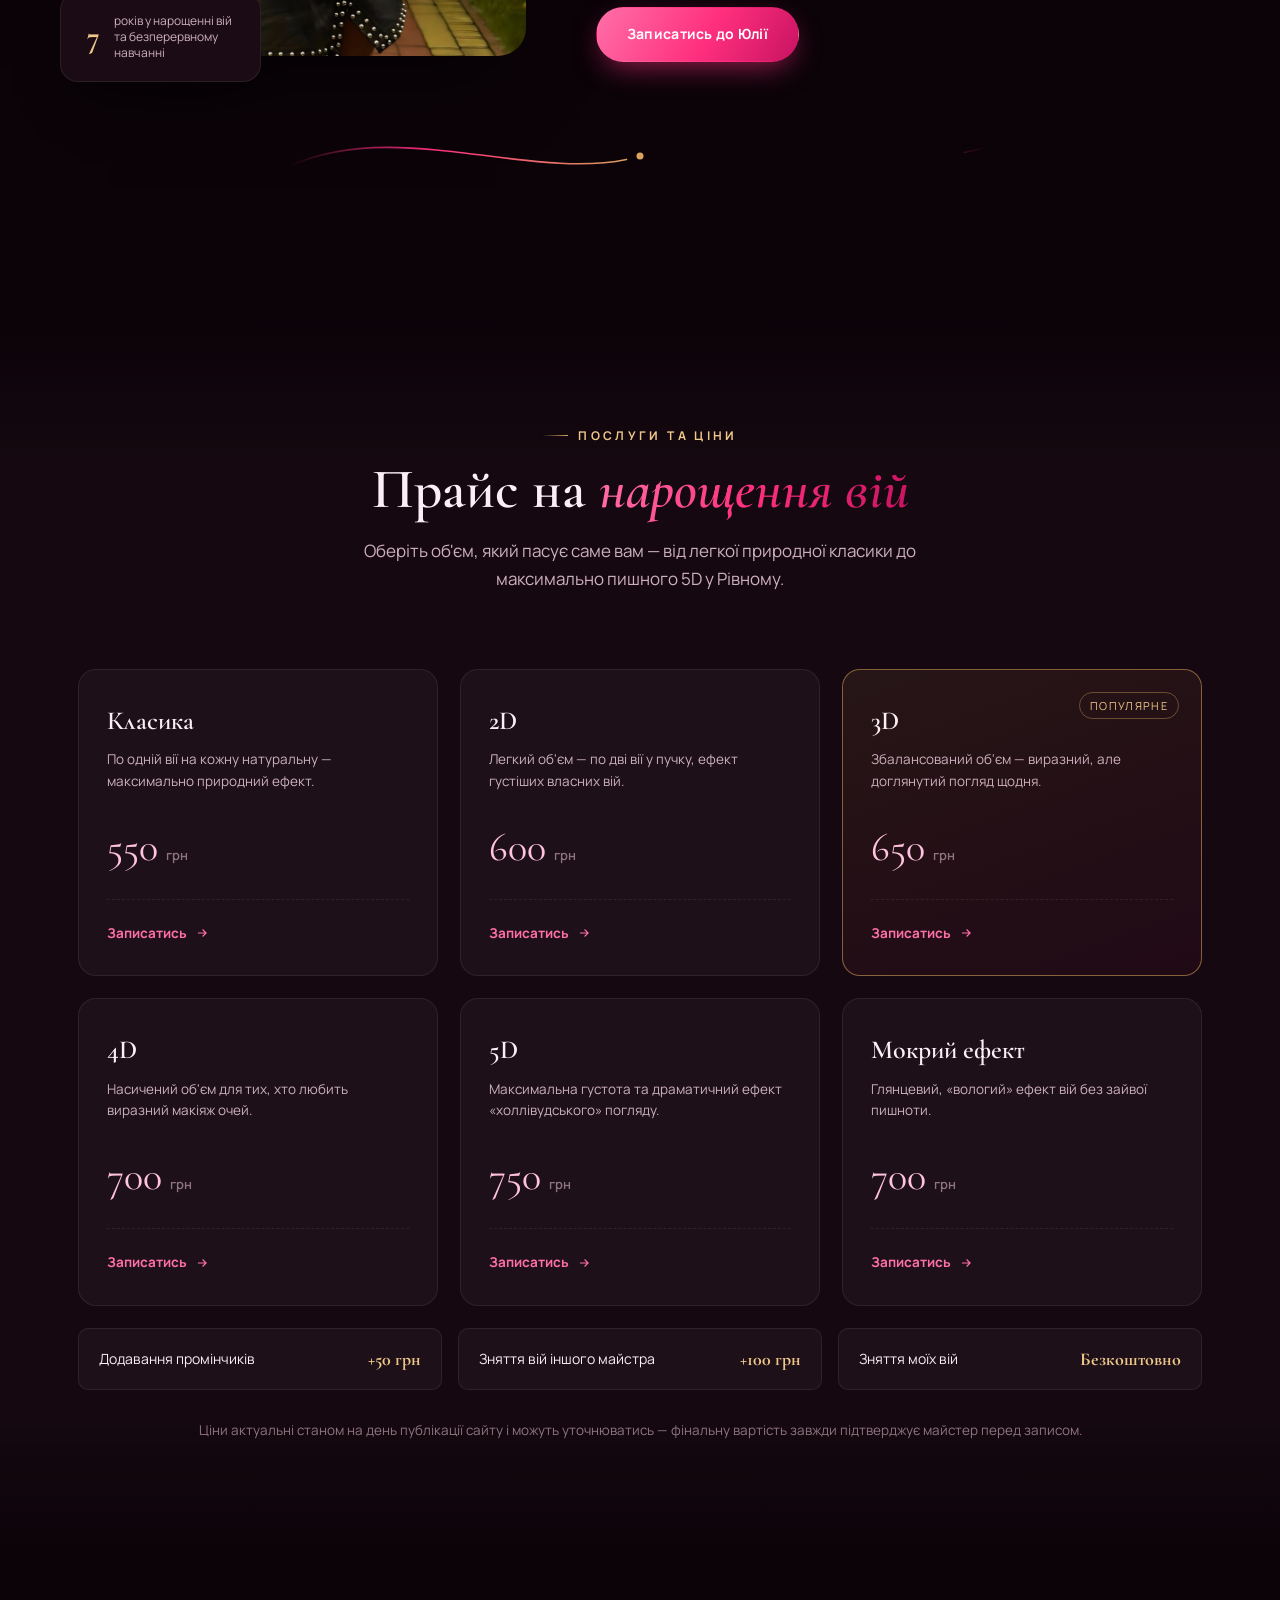
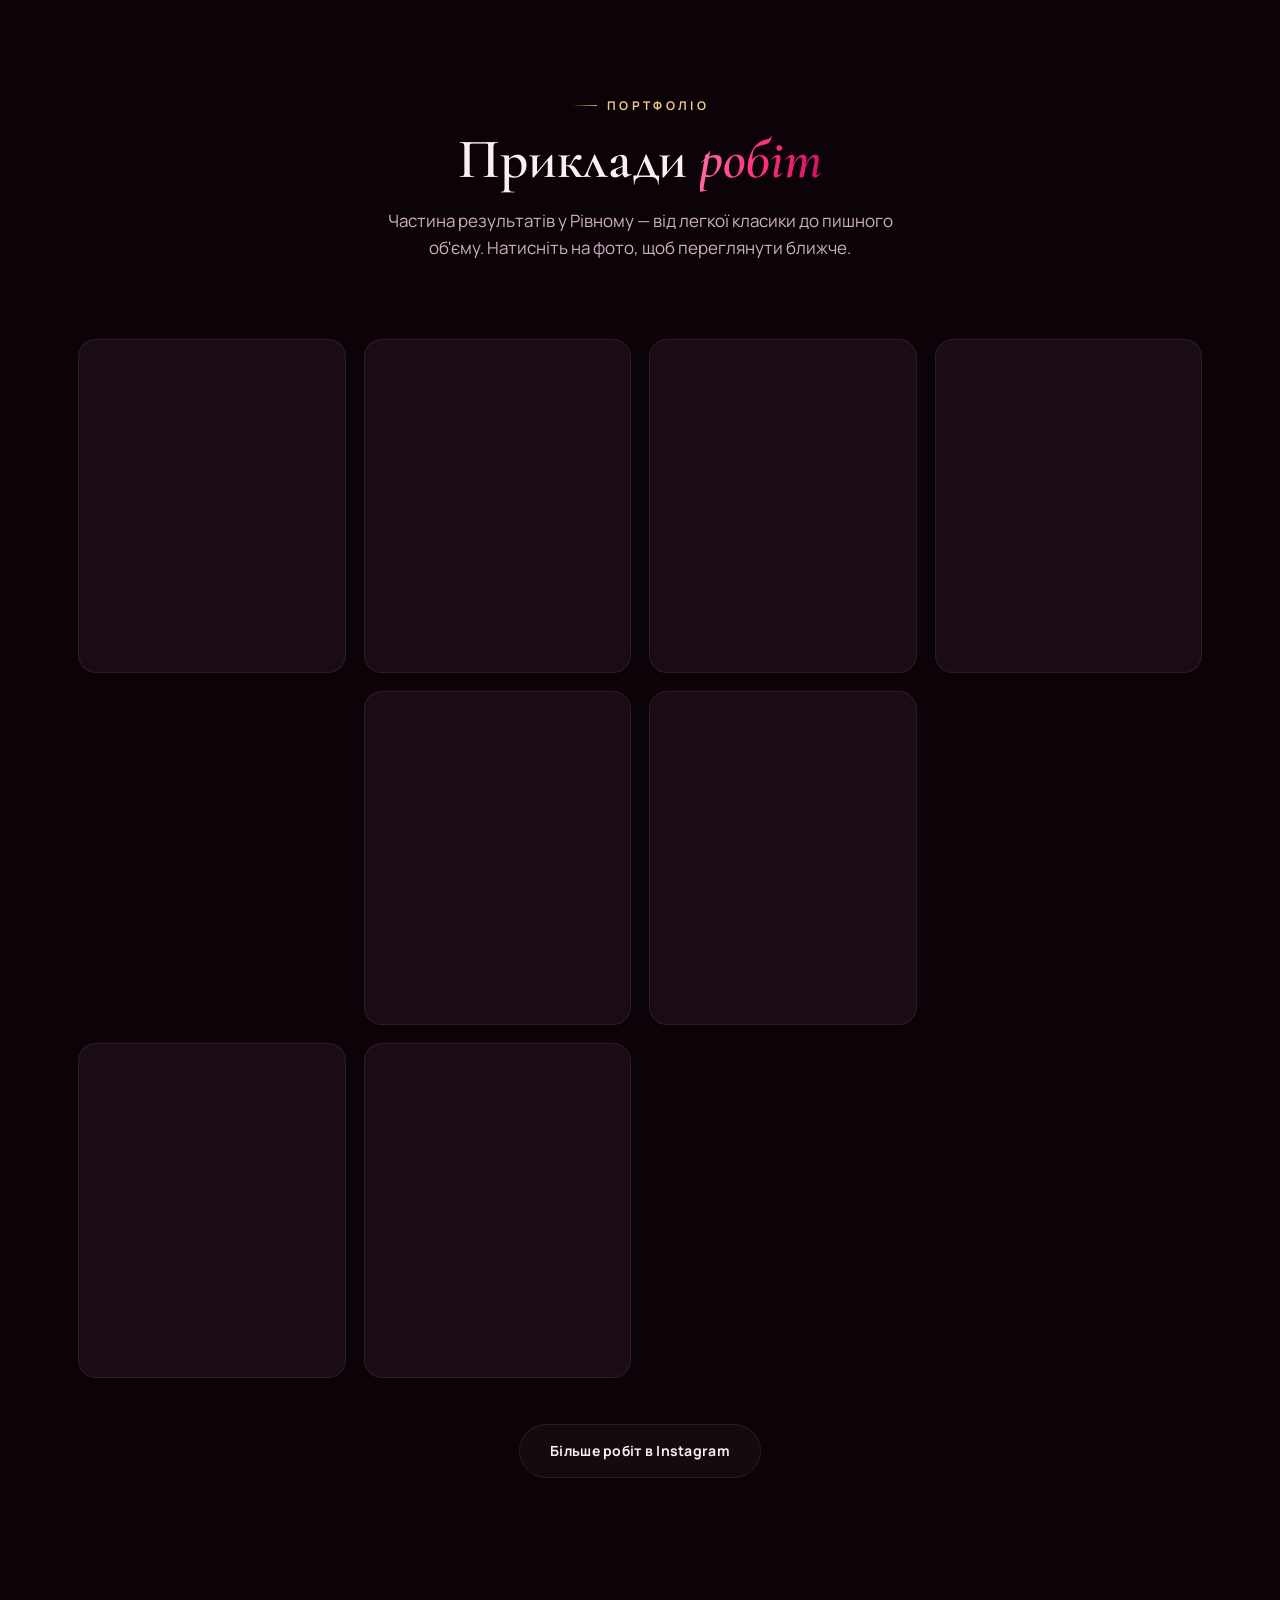
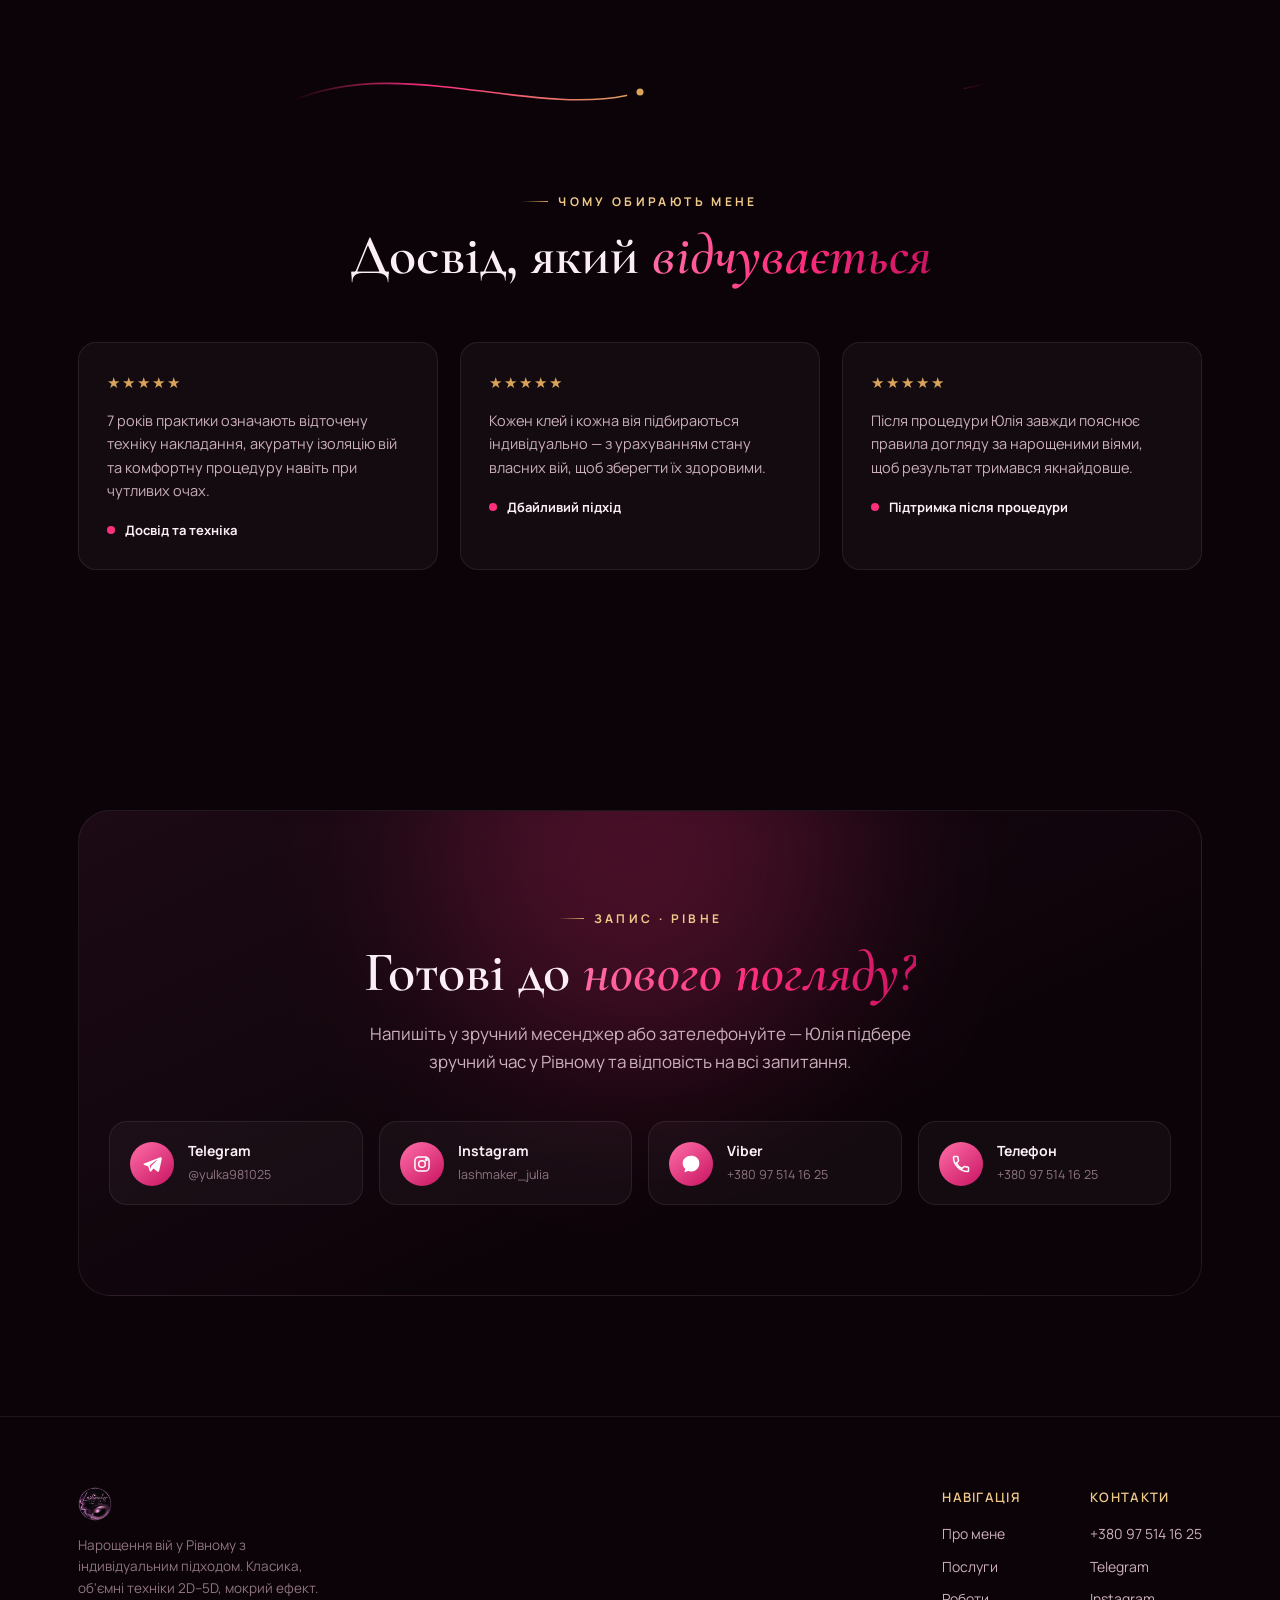
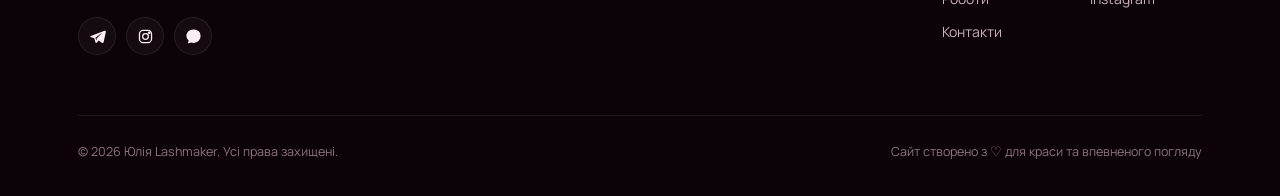
==== commit ab246b7a: "Update index.html" ====
--- a/index.html
+++ b/index.html
@@ -4,7 +4,15 @@
 <meta charset="UTF-8">
 <meta name="viewport" content="width=device-width, initial-scale=1.0">
 <title>Юлія Lashmaker — нарощення вій у Рівному</title>
-<meta name="description" content="Юлія — майстер нарощення вій з 7-річним досвідом. Класика, 2D, 3D, 4D, 5D, мокрий ефект. Запис через Telegram, Instagram, Viber або дзвінок.">
+<meta name="description" content="Юлія — майстер нарощення вій у Рівному з 7-річним досвідом. Класика, 2D, 3D, 4D, 5D, мокрий ефект. Запис через Telegram, Instagram, Viber або дзвінок.">
+<link rel="canonical" href="https://lashmakerjulia.github.io/">
+<meta property="og:type" content="website">
+<meta property="og:locale" content="uk_UA">
+<meta property="og:site_name" content="Юлія Lashmaker">
+<meta property="og:url" content="https://lashmakerjulia.github.io/">
+<meta property="og:title" content="Юлія Lashmaker — нарощення вій у Рівному">
+<meta property="og:description" content="Індивідуальне нарощення вій у Рівному: класика, 2D–5D та мокрий ефект. Досвід 7+ років.">
+<meta property="og:image" content="https://lashmakerjulia.github.io/images/about/julia.jpg">
 
 <link rel="preconnect" href="https://fonts.googleapis.com">
 <link rel="preconnect" href="https://fonts.gstatic.com" crossorigin>
@@ -12,6 +20,28 @@
 
 <link rel="stylesheet" href="css/style.css">
 <link rel="icon" href="images/brand/favicon.png" type="image/png">
+
+<script type="application/ld+json">
+{
+  "@context": "https://schema.org",
+  "@type": "BeautySalon",
+  "name": "Юлія Lashmaker",
+  "url": "https://lashmakerjulia.github.io/",
+  "image": "https://lashmakerjulia.github.io/images/about/julia.jpg",
+  "telephone": "+380975141625",
+  "priceRange": "550₴ - 750₴",
+  "address": {
+    "@type": "PostalAddress",
+    "addressLocality": "Рівне",
+    "addressRegion": "Рівненська область",
+    "addressCountry": "UA"
+  },
+  "sameAs": [
+    "https://t.me/yulka981025",
+    "https://www.instagram.com/lashmaker_julia?igsh=aXppcG93MXJpdjR1&igsi=aXppcG93MXJpdjR1"
+  ]
+}
+</script>
 </head>
 <body>
 
@@ -33,7 +63,7 @@
 <!-- ============================= HEADER ============================= -->
 <header class="site-header">
   <div class="container">
-    <a href="#top" class="brand"><img src="images/brand/logo-circle.png" alt="Lashmaker Julia"></a>
+    <a href="#top" class="brand"><img src="images/brand/logo-circle.png" alt="Lashmaker Julia — логотип"></a>
     <nav class="nav-links">
       <a href="#about">Про мене</a>
       <a href="#services">Послуги</a>
@@ -71,7 +101,7 @@
         <span>Погляд, що</span>
         <span><em>запам'ятовується</em></span>
       </h1>
-      <p class="hero-sub">Індивідуальне нарощення вій із увагою до кожної деталі — від консультації до фінального штриха. Класика, об'єм 2D–5D та мокрий ефект.</p>
+      <p class="hero-sub">Індивідуальне нарощення вій у Рівному з увагою до кожної деталі — від консультації до фінального штриха. Класика, об'єм 2D–5D та мокрий ефект.</p>
 
       <div class="hero-stats">
         <div><b>7+</b><span>років досвіду</span></div>
@@ -97,7 +127,7 @@
     <span><i>04</i> 4D</span>
     <span><i>05</i> 5D</span>
     <span><i>06</i> Мокрий ефект</span>
-    <span><i>07</i> Promінчики</span>
+    <span><i>07</i> Промінчики</span>
     <span><i>01</i> Класика</span>
     <span><i>02</i> 2D</span>
     <span><i>03</i> 3D</span>
@@ -113,7 +143,7 @@
   <div class="container">
     <div class="about-media reveal">
       <div class="frame">
-        <img src="images/about/julia.jpg" alt="Юлія — майстер нарощення вій">
+        <img src="images/about/julia.jpg" alt="Юлія — майстер нарощення вій у Рівному">
       </div>
       <div class="badge">
         <b>7</b>
@@ -125,7 +155,7 @@
       <span class="eyebrow">Про майстра</span>
       <h2 class="section-title">Привіт, я <em>Юлія</em></h2>
       <p class="section-lede">
-        Роблю нарощення вій уже понад 7 років і за цей час попрацювала із сотнями клієнток — від першого досвіду
+        Роблю нарощення вій у Рівному вже понад 7 років і за цей час попрацювала із сотнями клієнток — від першого досвіду
         нарощення до постійного щомісячного догляду за віями. Для мене важливо не просто «наростити», а підібрати
         форму, вигин і довжину під конкретні очі, щоб погляд виглядав природно і доглянуто.
       </p>
@@ -167,14 +197,14 @@
     <div class="section-head center reveal">
       <span class="eyebrow">Послуги та ціни</span>
       <h2 class="section-title">Прайс на <em>нарощення вій</em></h2>
-      <p class="section-lede" style="text-align:center;">Оберіть об'єм, який пасує саме вам — від легкої природної класики до максимально пишного 5D.</p>
+      <p class="section-lede" style="text-align:center;">Оберіть об'єм, який пасує саме вам — від легкої природної класики до максимально пишного 5D у Рівному.</p>
     </div>
 
     <div class="price-grid reveal-stagger">
       <div class="price-card">
         <h3>Класика</h3>
         <p class="desc">По одній вії на кожну натуральну — максимально природний ефект.</p>
-        <div class="price">500 <small>грн</small></div>
+        <div class="price">550 <small>грн</small></div>
         <hr>
         <a href="#contacts" class="book-link">Записатись <svg viewBox="0 0 24 24" fill="none" stroke="currentColor" stroke-width="2"><path d="M5 12h14M13 6l6 6-6 6"/></svg></a>
       </div>
@@ -182,7 +212,7 @@
       <div class="price-card">
         <h3>2D</h3>
         <p class="desc">Легкий об'єм — по дві вії у пучку, ефект густіших власних вій.</p>
-        <div class="price">550 <small>грн</small></div>
+        <div class="price">600 <small>грн</small></div>
         <hr>
         <a href="#contacts" class="book-link">Записатись <svg viewBox="0 0 24 24" fill="none" stroke="currentColor" stroke-width="2"><path d="M5 12h14M13 6l6 6-6 6"/></svg></a>
       </div>
@@ -191,7 +221,7 @@
         <span class="tag">Популярне</span>
         <h3>3D</h3>
         <p class="desc">Збалансований об'єм — виразний, але доглянутий погляд щодня.</p>
-        <div class="price">600 <small>грн</small></div>
+        <div class="price">650 <small>грн</small></div>
         <hr>
         <a href="#contacts" class="book-link">Записатись <svg viewBox="0 0 24 24" fill="none" stroke="currentColor" stroke-width="2"><path d="M5 12h14M13 6l6 6-6 6"/></svg></a>
       </div>
@@ -199,7 +229,7 @@
       <div class="price-card">
         <h3>4D</h3>
         <p class="desc">Насичений об'єм для тих, хто любить виразний макіяж очей.</p>
-        <div class="price">650 <small>грн</small></div>
+        <div class="price">700 <small>грн</small></div>
         <hr>
         <a href="#contacts" class="book-link">Записатись <svg viewBox="0 0 24 24" fill="none" stroke="currentColor" stroke-width="2"><path d="M5 12h14M13 6l6 6-6 6"/></svg></a>
       </div>
@@ -207,7 +237,7 @@
       <div class="price-card">
         <h3>5D</h3>
         <p class="desc">Максимальна густота та драматичний ефект «холлівудського» погляду.</p>
-        <div class="price">700 <small>грн</small></div>
+        <div class="price">750 <small>грн</small></div>
         <hr>
         <a href="#contacts" class="book-link">Записатись <svg viewBox="0 0 24 24" fill="none" stroke="currentColor" stroke-width="2"><path d="M5 12h14M13 6l6 6-6 6"/></svg></a>
       </div>
@@ -215,7 +245,7 @@
       <div class="price-card">
         <h3>Мокрий ефект</h3>
         <p class="desc">Глянцевий, «вологий» ефект вій без зайвої пишноти.</p>
-        <div class="price">650 <small>грн</small></div>
+        <div class="price">700 <small>грн</small></div>
         <hr>
         <a href="#contacts" class="book-link">Записатись <svg viewBox="0 0 24 24" fill="none" stroke="currentColor" stroke-width="2"><path d="M5 12h14M13 6l6 6-6 6"/></svg></a>
       </div>
@@ -237,48 +267,48 @@
     <div class="section-head center reveal">
       <span class="eyebrow">Портфоліо</span>
       <h2 class="section-title">Приклади <em>робіт</em></h2>
-      <p class="section-lede" style="text-align:center;">Частина результатів — від легкої класики до пишного об'єму. Натисніть на фото, щоб переглянути ближче.</p>
+      <p class="section-lede" style="text-align:center;">Частина результатів у Рівному — від легкої класики до пишного об'єму. Натисніть на фото, щоб переглянути ближче.</p>
     </div>
 
     <div class="catalog-grid reveal">
       <div class="catalog-tile tall" style="--tdur:11s" data-gallery-src="images/catalog/work-01.jpg">
-        <img src="images/catalog/work-01.jpg" alt="Робота Юлії — нарощення вій 1" loading="lazy">
-        <img src="images/catalog/work-08.jpg" alt="" loading="lazy">
+        <img src="images/catalog/work-01.jpg" alt="Нарощення вій Класика та 2D — робота Юлії" loading="lazy">
+        <img src="images/catalog/work-08.jpg" alt="Об'ємне нарощення вій 3D — робота Юлії" loading="lazy">
         <div class="veil"><span>Класика / 2D</span></div>
       </div>
       <div class="catalog-tile" style="--tdur:9s" data-gallery-src="images/catalog/work-02.jpg">
-        <img src="images/catalog/work-02.jpg" alt="Робота Юлії — нарощення вій 2" loading="lazy">
-        <img src="images/catalog/work-09.jpg" alt="" loading="lazy">
+        <img src="images/catalog/work-02.jpg" alt="Нарощення вій 3D — робота Юлії" loading="lazy">
+        <img src="images/catalog/work-09.jpg" alt="Нарощення вій у Рівному — робота Юлії" loading="lazy">
         <div class="veil"><span>3D</span></div>
       </div>
       <div class="catalog-tile" style="--tdur:10s" data-gallery-src="images/catalog/work-03.jpg">
-        <img src="images/catalog/work-03.jpg" alt="Робота Юлії — нарощення вій 3" loading="lazy">
-        <img src="images/catalog/work-10.jpg" alt="" loading="lazy">
+        <img src="images/catalog/work-03.jpg" alt="Нарощення вій 4D — робота Юлії" loading="lazy">
+        <img src="images/catalog/work-10.jpg" alt="Нарощення вій 4D — приклад роботи Юлії" loading="lazy">
         <div class="veil"><span>4D</span></div>
       </div>
       <div class="catalog-tile tall" style="--tdur:12s" data-gallery-src="images/catalog/work-04.jpg">
-        <img src="images/catalog/work-04.jpg" alt="Робота Юлії — нарощення вій 4" loading="lazy">
-        <img src="images/catalog/work-11.jpg" alt="" loading="lazy">
+        <img src="images/catalog/work-04.jpg" alt="Нарощення вій 5D — робота Юлії" loading="lazy">
+        <img src="images/catalog/work-11.jpg" alt="Нарощення вій 5D — приклад роботи Юлії" loading="lazy">
         <div class="veil"><span>5D</span></div>
       </div>
       <div class="catalog-tile" style="--tdur:8.5s" data-gallery-src="images/catalog/work-05.jpg">
-        <img src="images/catalog/work-05.jpg" alt="Робота Юлії — нарощення вій 5" loading="lazy">
-        <img src="images/catalog/work-12.jpg" alt="" loading="lazy">
+        <img src="images/catalog/work-05.jpg" alt="Нарощення вій з мокрим ефектом — робота Юлії" loading="lazy">
+        <img src="images/catalog/work-12.jpg" alt="Мокрий ефект вій — приклад роботи Юлії" loading="lazy">
         <div class="veil"><span>Мокрий ефект</span></div>
       </div>
       <div class="catalog-tile" style="--tdur:10.5s" data-gallery-src="images/catalog/work-06.jpg">
-        <img src="images/catalog/work-06.jpg" alt="Робота Юлії — нарощення вій 6" loading="lazy">
-        <img src="images/catalog/work-13.jpg" alt="" loading="lazy">
+        <img src="images/catalog/work-06.jpg" alt="Нарощення вій 2D — робота Юлії" loading="lazy">
+        <img src="images/catalog/work-13.jpg" alt="Нарощення вій 2D — приклад роботи Юлії" loading="lazy">
         <div class="veil"><span>2D</span></div>
       </div>
       <div class="catalog-tile" style="--tdur:9.5s" data-gallery-src="images/catalog/work-07.jpg">
-        <img src="images/catalog/work-07.jpg" alt="Робота Юлії — нарощення вій 7" loading="lazy">
-        <img src="images/catalog/work-14.jpg" alt="" loading="lazy">
+        <img src="images/catalog/work-07.jpg" alt="Класичне нарощення вій — робота Юлії" loading="lazy">
+        <img src="images/catalog/work-14.jpg" alt="Класичне нарощення вій — приклад роботи Юлії" loading="lazy">
         <div class="veil"><span>Класика</span></div>
       </div>
       <div class="catalog-tile" style="--tdur:11.5s" data-gallery-src="images/catalog/work-08.jpg">
-        <img src="images/catalog/work-08.jpg" alt="Робота Юлії — нарощення вій 8" loading="lazy">
-        <img src="images/catalog/work-01.jpg" alt="" loading="lazy">
+        <img src="images/catalog/work-08.jpg" alt="Нарощення вій 3D — робота Юлії" loading="lazy">
+        <img src="images/catalog/work-01.jpg" alt="Нарощення вій Класика — приклад роботи Юлії" loading="lazy">
         <div class="veil"><span>3D</span></div>
       </div>
     </div>
@@ -304,7 +334,7 @@
   <div class="lightbox-inner">
     <button class="lightbox-close" id="lightboxClose" aria-label="Закрити">✕</button>
     <button class="lightbox-prev" id="lightboxPrev" aria-label="Попереднє фото">‹</button>
-    <img id="lightboxImg" src="" alt="Робота Юлії">
+    <img id="lightboxImg" src="" alt="Робота Юлії — нарощення вій">
     <button class="lightbox-next" id="lightboxNext" aria-label="Наступне фото">›</button>
   </div>
 </div>
@@ -348,10 +378,10 @@
     <div class="cta reveal">
       <div class="glow-orb"></div>
       <div class="cta-content">
-        <span class="eyebrow">Запис</span>
+        <span class="eyebrow">Запис · Рівне</span>
         <h2 class="section-title">Готові до <em>нового погляду?</em></h2>
         <p class="section-lede" style="margin:18px auto 0; text-align:center;">
-          Напишіть у зручний месенджер або зателефонуйте — Юлія підбере зручний час і відповість на всі запитання.
+          Напишіть у зручний месенджер або зателефонуйте — Юлія підбере зручний час у Рівному та відповість на всі запитання.
         </p>
 
         <div class="contact-methods">
@@ -383,7 +413,7 @@
     <div class="footer-top">
       <div class="footer-brand">
         <img src="images/brand/logo-circle.png" alt="Lashmaker Julia">
-        <p>Нарощення вій із індивідуальним підходом. Класика, об'ємні техніки 2D–5D, мокрий ефект.</p>
+        <p>Нарощення вій у Рівному з індивідуальним підходом. Класика, об'ємні техніки 2D–5D, мокрий ефект.</p>
         <div class="social-row" style="margin-top:18px;">
           <a href="https://t.me/yulka981025" target="_blank" rel="noopener" aria-label="Telegram"><svg viewBox="0 0 24 24" fill="currentColor"><path d="M21.9 3.9 2.6 11.3c-1 .4-1 1.5.1 1.8l4.7 1.5 1.8 5.7c.3.9 1.4 1 1.9.3l2.6-3.1 4.7 3.5c.8.6 2 .2 2.2-.8l3.2-14.5c.2-1-.8-1.8-1.9-1.8ZM9.1 13.9l8.3-6.6c.3-.2.6.2.3.4l-6.9 7.1-.3 3.1-1.4-4Z"/></svg></a>
           <a href="https://www.instagram.com/lashmaker_julia?igsh=aXppcG93MXJpdjR1&igsi=aXppcG93MXJpdjR1" target="_blank" rel="noopener" aria-label="Instagram"><svg viewBox="0 0 24 24" fill="none" stroke="currentColor" stroke-width="1.8"><rect x="3.5" y="3.5" width="17" height="17" rx="5"/><circle cx="12" cy="12" r="4"/><circle cx="17.2" cy="6.8" r="1"/></svg></a>
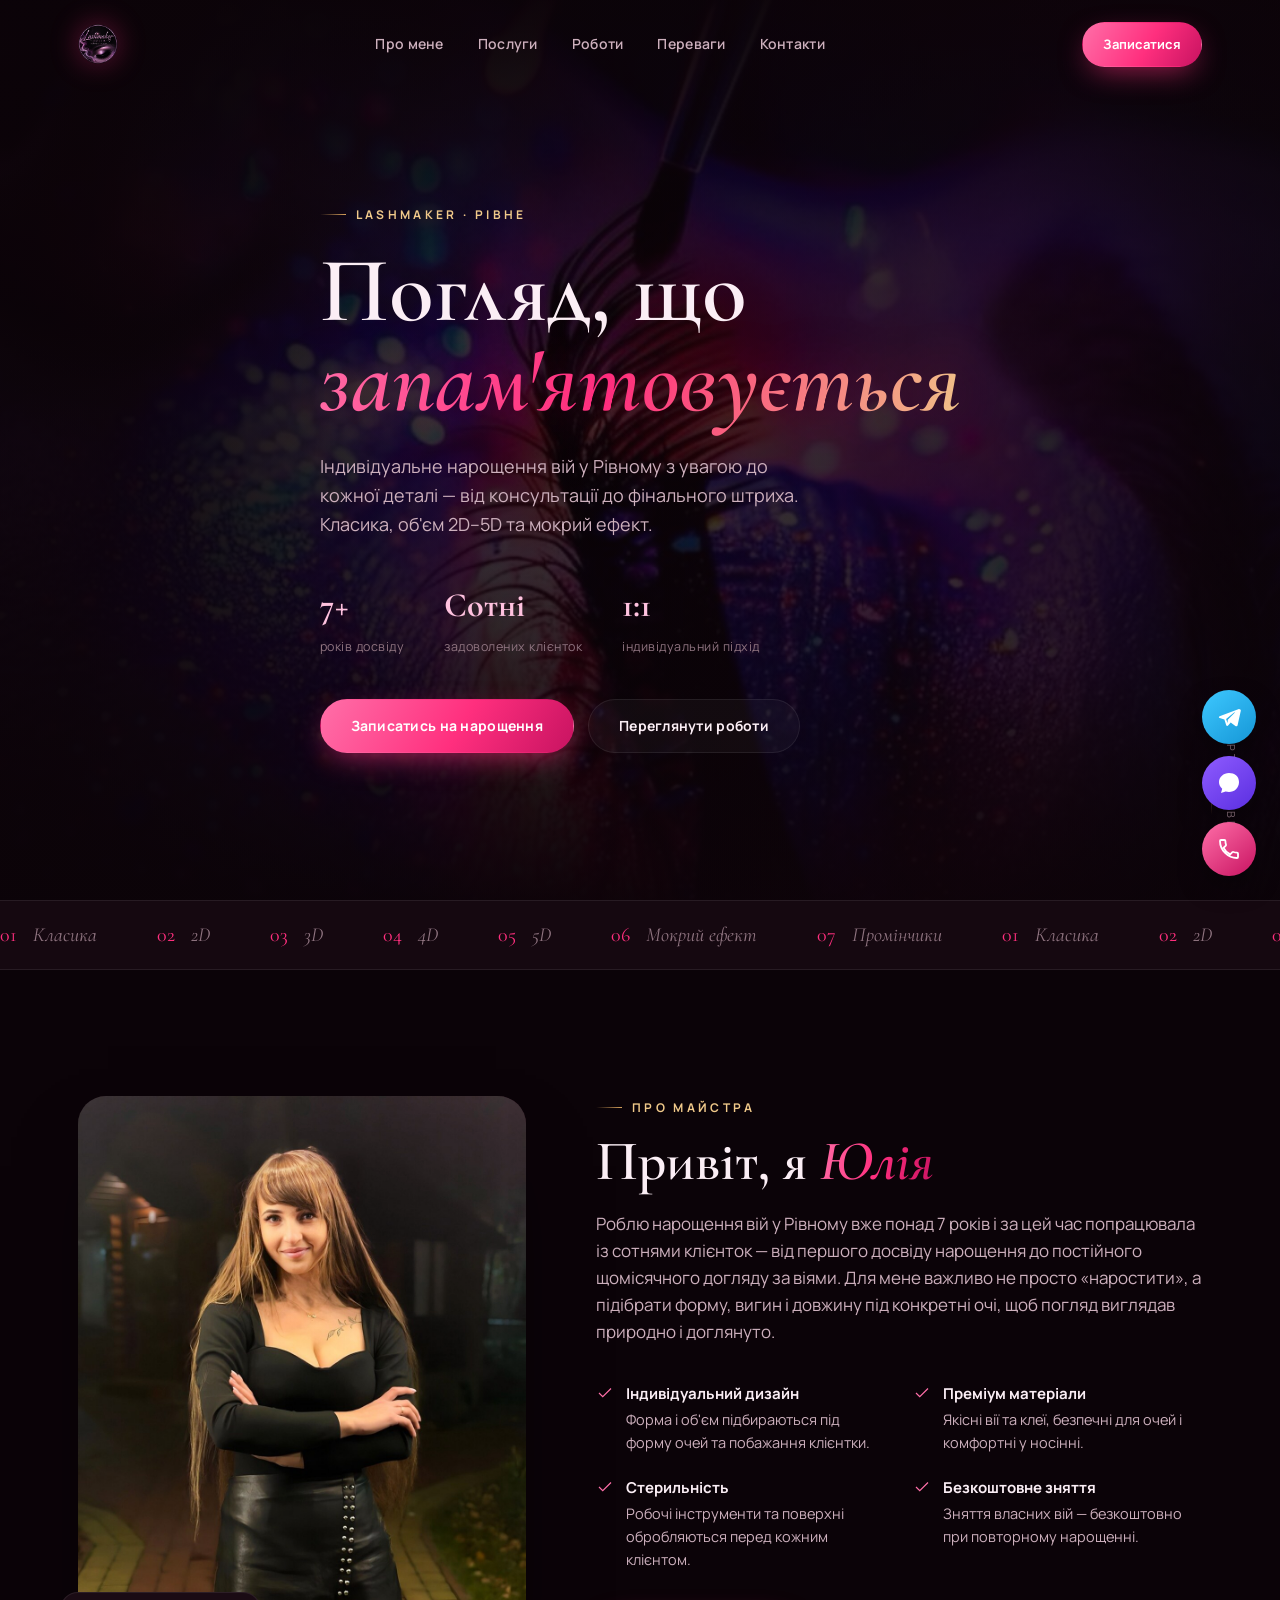
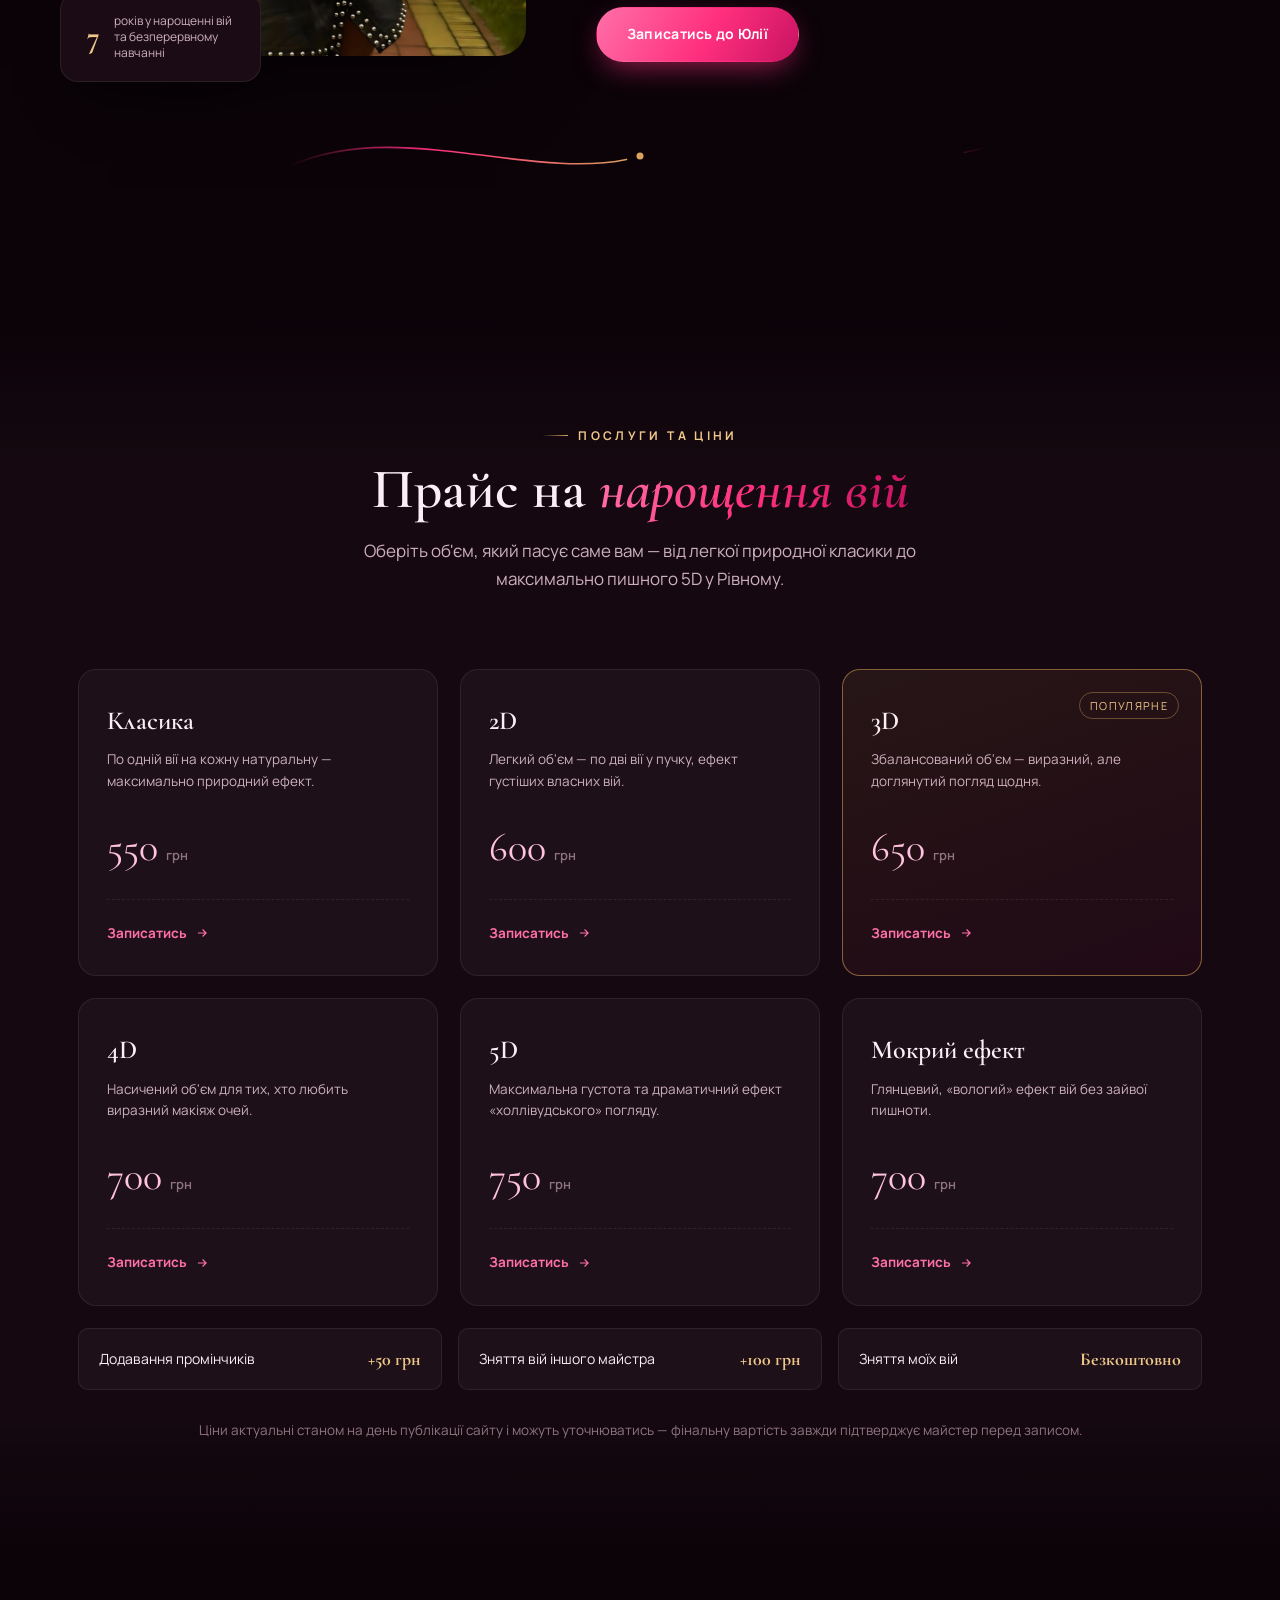
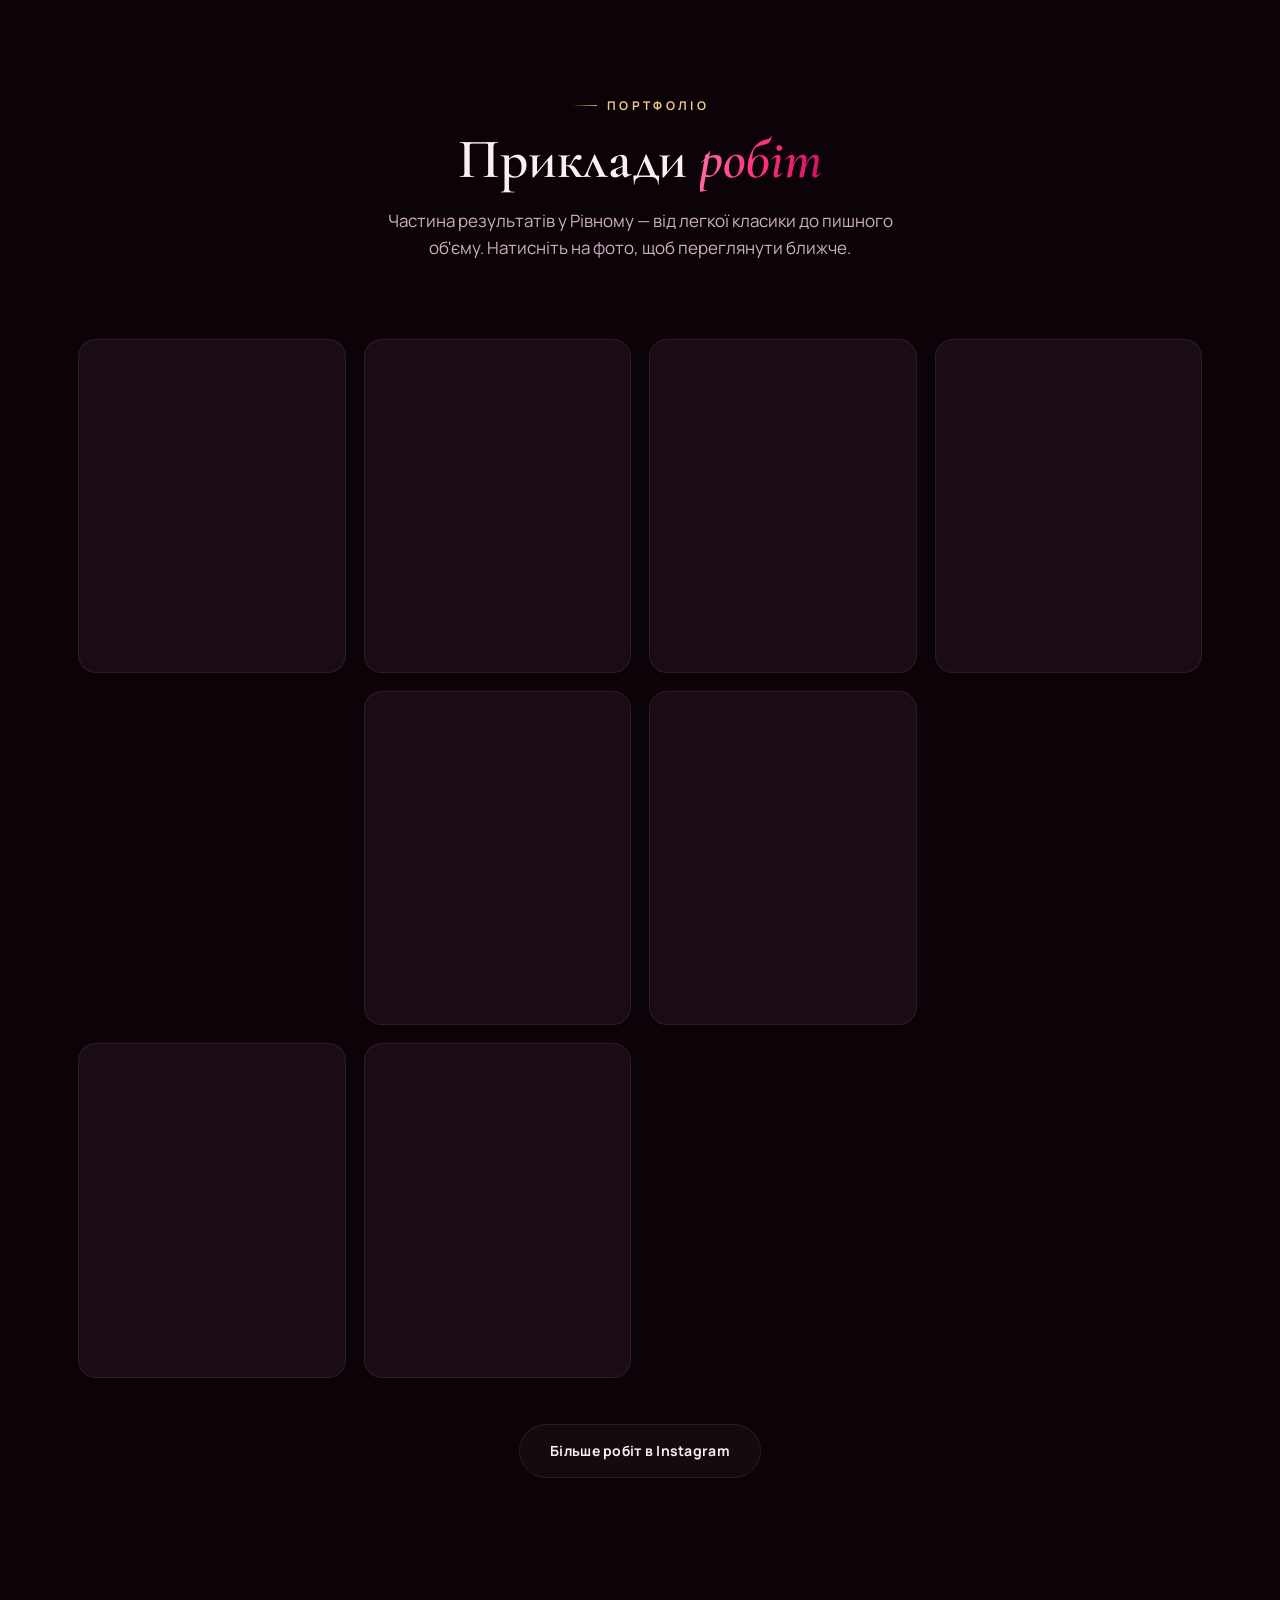
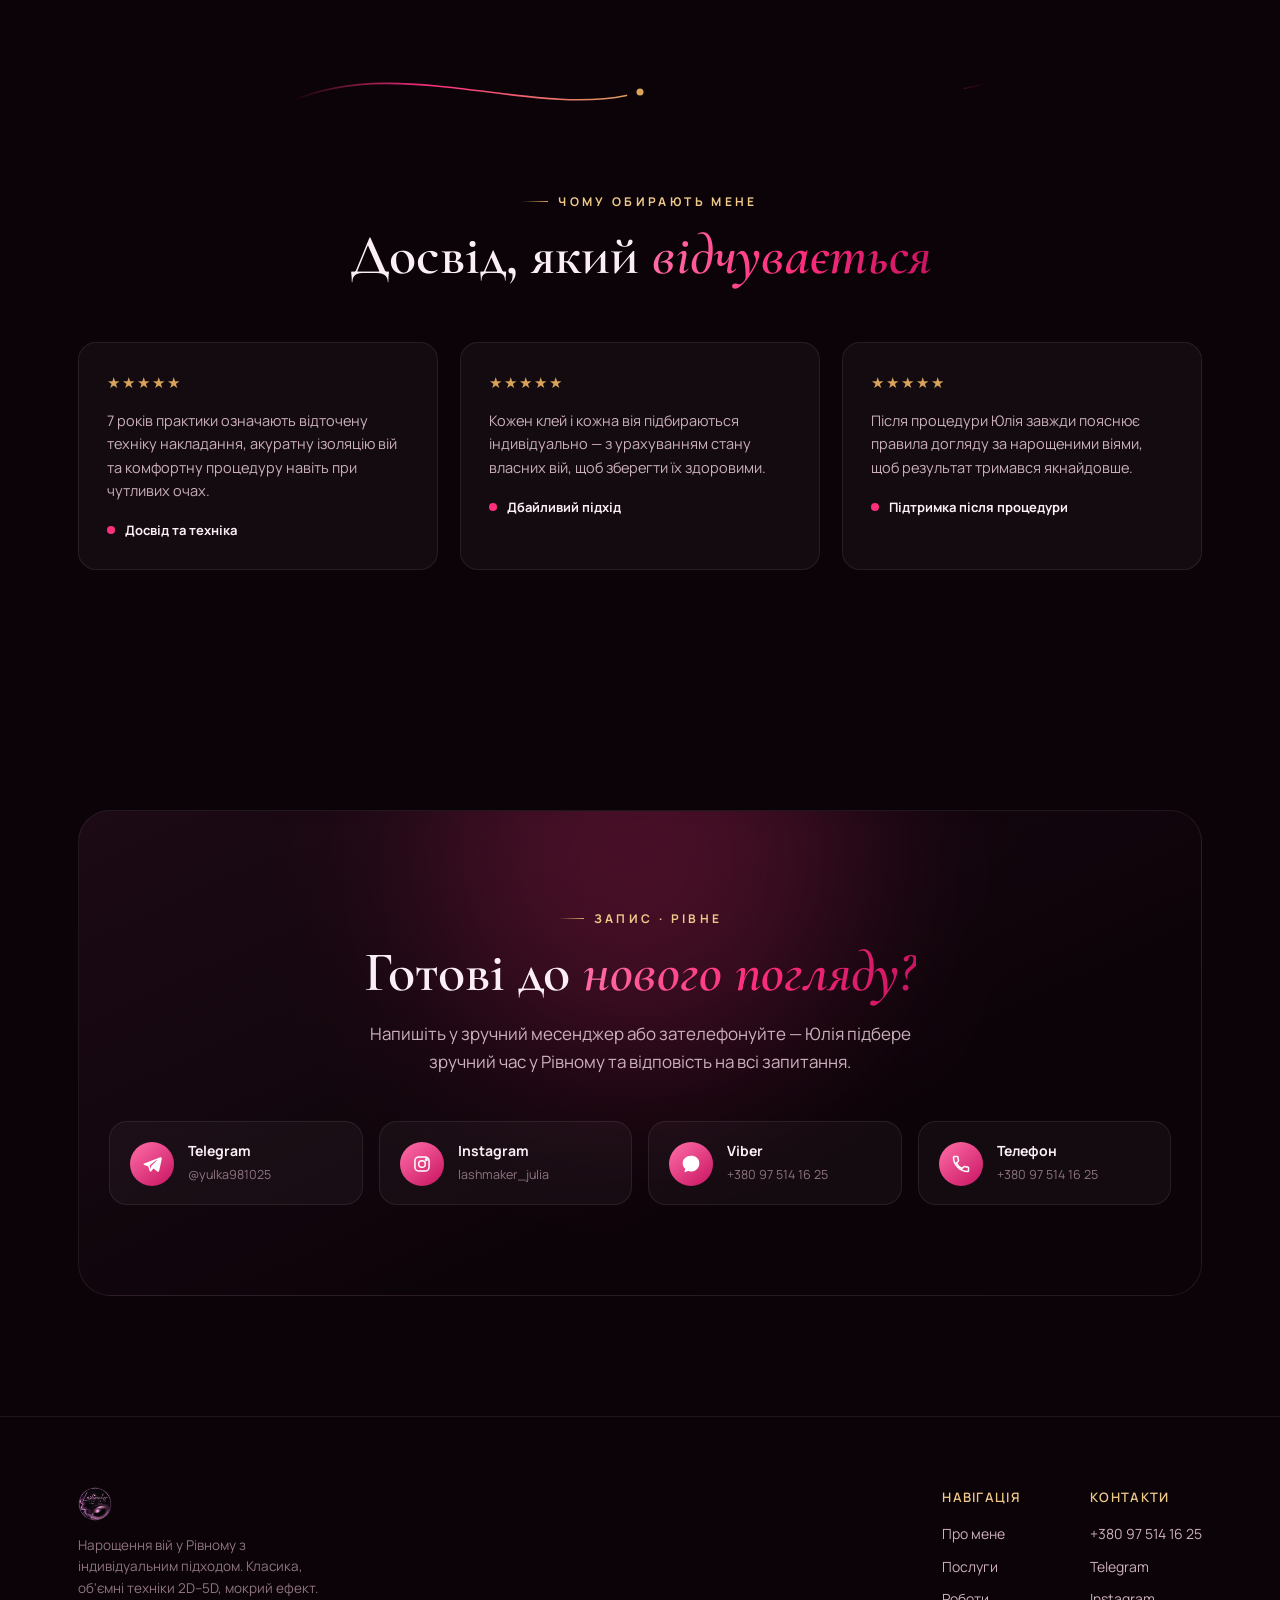
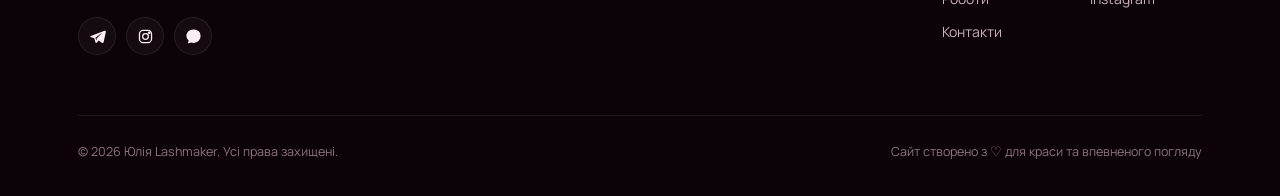
==== commit 08d47781: "Update index.html" ====
--- a/index.html
+++ b/index.html
@@ -18,6 +18,7 @@
 <link rel="preconnect" href="https://fonts.gstatic.com" crossorigin>
 <link href="https://fonts.googleapis.com/css2?family=Cormorant+Garamond:ital,wght@0,500;0,600;0,700;1,500;1,600&family=Manrope:wght@400;500;600;700;800&display=swap" rel="stylesheet">
 
+<link rel="preload" href="css/style.css" as="style">
 <link rel="stylesheet" href="css/style.css">
 <link rel="icon" href="images/brand/favicon.png" type="image/png">
 
@@ -272,43 +273,43 @@
 
     <div class="catalog-grid reveal">
       <div class="catalog-tile tall" style="--tdur:11s" data-gallery-src="images/catalog/work-01.jpg">
-        <img src="images/catalog/work-01.jpg" alt="Нарощення вій Класика та 2D — робота Юлії" loading="lazy">
-        <img src="images/catalog/work-08.jpg" alt="Об'ємне нарощення вій 3D — робота Юлії" loading="lazy">
+        <img src="images/catalog/work-01.jpg" alt="Нарощення вій Класика та 2D — робота Юлії">
+        <img src="images/catalog/work-08.jpg" alt="Об'ємне нарощення вій 3D — робота Юлії">
         <div class="veil"><span>Класика / 2D</span></div>
       </div>
       <div class="catalog-tile" style="--tdur:9s" data-gallery-src="images/catalog/work-02.jpg">
-        <img src="images/catalog/work-02.jpg" alt="Нарощення вій 3D — робота Юлії" loading="lazy">
-        <img src="images/catalog/work-09.jpg" alt="Нарощення вій у Рівному — робота Юлії" loading="lazy">
+        <img src="images/catalog/work-02.jpg" alt="Нарощення вій 3D — робота Юлії">
+        <img src="images/catalog/work-09.jpg" alt="Нарощення вій у Рівному — робота Юлії">
         <div class="veil"><span>3D</span></div>
       </div>
       <div class="catalog-tile" style="--tdur:10s" data-gallery-src="images/catalog/work-03.jpg">
-        <img src="images/catalog/work-03.jpg" alt="Нарощення вій 4D — робота Юлії" loading="lazy">
-        <img src="images/catalog/work-10.jpg" alt="Нарощення вій 4D — приклад роботи Юлії" loading="lazy">
+        <img src="images/catalog/work-03.jpg" alt="Нарощення вій 4D — робота Юлії">
+        <img src="images/catalog/work-10.jpg" alt="Нарощення вій 4D — приклад роботи Юлії">
         <div class="veil"><span>4D</span></div>
       </div>
       <div class="catalog-tile tall" style="--tdur:12s" data-gallery-src="images/catalog/work-04.jpg">
-        <img src="images/catalog/work-04.jpg" alt="Нарощення вій 5D — робота Юлії" loading="lazy">
-        <img src="images/catalog/work-11.jpg" alt="Нарощення вій 5D — приклад роботи Юлії" loading="lazy">
+        <img src="images/catalog/work-04.jpg" alt="Нарощення вій 5D — робота Юлії">
+        <img src="images/catalog/work-11.jpg" alt="Нарощення вій 5D — приклад роботи Юлії">
         <div class="veil"><span>5D</span></div>
       </div>
       <div class="catalog-tile" style="--tdur:8.5s" data-gallery-src="images/catalog/work-05.jpg">
-        <img src="images/catalog/work-05.jpg" alt="Нарощення вій з мокрим ефектом — робота Юлії" loading="lazy">
-        <img src="images/catalog/work-12.jpg" alt="Мокрий ефект вій — приклад роботи Юлії" loading="lazy">
+        <img src="images/catalog/work-05.jpg" alt="Нарощення вій з мокрим ефектом — робота Юлії">
+        <img src="images/catalog/work-12.jpg" alt="Мокрий ефект вій — приклад роботи Юлії">
         <div class="veil"><span>Мокрий ефект</span></div>
       </div>
       <div class="catalog-tile" style="--tdur:10.5s" data-gallery-src="images/catalog/work-06.jpg">
-        <img src="images/catalog/work-06.jpg" alt="Нарощення вій 2D — робота Юлії" loading="lazy">
-        <img src="images/catalog/work-13.jpg" alt="Нарощення вій 2D — приклад роботи Юлії" loading="lazy">
+        <img src="images/catalog/work-06.jpg" alt="Нарощення вій 2D — робота Юлії">
+        <img src="images/catalog/work-13.jpg" alt="Нарощення вій 2D — приклад роботи Юлії">
         <div class="veil"><span>2D</span></div>
       </div>
       <div class="catalog-tile" style="--tdur:9.5s" data-gallery-src="images/catalog/work-07.jpg">
-        <img src="images/catalog/work-07.jpg" alt="Класичне нарощення вій — робота Юлії" loading="lazy">
-        <img src="images/catalog/work-14.jpg" alt="Класичне нарощення вій — приклад роботи Юлії" loading="lazy">
+        <img src="images/catalog/work-07.jpg" alt="Класичне нарощення вій — робота Юлії">
+        <img src="images/catalog/work-14.jpg" alt="Класичне нарощення вій — приклад роботи Юлії">
         <div class="veil"><span>Класика</span></div>
       </div>
       <div class="catalog-tile" style="--tdur:11.5s" data-gallery-src="images/catalog/work-08.jpg">
-        <img src="images/catalog/work-08.jpg" alt="Нарощення вій 3D — робота Юлії" loading="lazy">
-        <img src="images/catalog/work-01.jpg" alt="Нарощення вій Класика — приклад роботи Юлії" loading="lazy">
+        <img src="images/catalog/work-08.jpg" alt="Нарощення вій 3D — робота Юлії">
+        <img src="images/catalog/work-01.jpg" alt="Нарощення вій Класика — приклад роботи Юлії">
         <div class="veil"><span>3D</span></div>
       </div>
     </div>
--- a/css/style.css
+++ b/css/style.css
@@ -205,22 +205,22 @@
 .hero-bg{
   position:absolute; inset:0; z-index:-2;
   background: url('../images/hero/style-4-glitter.jpg') center 30%/cover no-repeat;
-  transform: scale(1.06);
+  transform: scale(1.04);
 }
 .hero-bg::after{
   content:''; position:absolute; inset:0;
   background:
-    radial-gradient(ellipse 60% 50% at 30% 40%, rgba(11,3,8,.35), rgba(11,3,8,.72) 60%),
-    linear-gradient(100deg, rgba(11,3,8,.96) 18%, rgba(11,3,8,.62) 46%, rgba(24,4,15,.55) 70%, rgba(11,3,8,.94) 100%),
-    linear-gradient(0deg, rgba(11,3,8,1) 0%, rgba(11,3,8,.25) 30%, rgba(11,3,8,.35) 70%, rgba(11,3,8,1) 100%);
+    radial-gradient(ellipse 65% 55% at 30% 40%, rgba(11,3,8,.22), rgba(11,3,8,.62) 62%),
+    linear-gradient(100deg, rgba(11,3,8,.92) 15%, rgba(11,3,8,.52) 48%, rgba(24,4,15,.48) 72%, rgba(11,3,8,.9) 100%),
+    linear-gradient(0deg, rgba(11,3,8,.98) 0%, rgba(11,3,8,.18) 28%, rgba(11,3,8,.28) 72%, rgba(11,3,8,.96) 100%);
 }
 .hero-content{ max-width: 660px; position:relative; z-index:2; }
-.hero-content .eyebrow{ opacity:0; animation: rise .8s var(--ease) .1s forwards; }
+.hero-content .eyebrow{ opacity:0; animation: rise .35s var(--ease) .02s forwards; }
 .hero-title{
   font-size: clamp(46px, 7.2vw, 92px);
   line-height: .98;
   margin-top: 22px;
-  opacity:0; animation: rise .9s var(--ease) .25s forwards;
+  opacity:0; animation: rise .4s var(--ease) .05s forwards;
 }
 .hero-title span{ display:block; }
 .hero-title em{
@@ -231,11 +231,11 @@
 }
 .hero-sub{
   margin-top: 26px; max-width: 480px; font-size: 18px; color: var(--muted);
-  opacity:0; animation: rise .9s var(--ease) .4s forwards;
+  opacity:0; animation: rise .4s var(--ease) .08s forwards;
 }
 .hero-stats{
   display:flex; gap: 40px; margin-top: 40px;
-  opacity:0; animation: rise .9s var(--ease) .55s forwards;
+  opacity:0; animation: rise .4s var(--ease) .11s forwards;
 }
 .hero-stats div b{
   display:block; font-family: var(--font-display); font-size: 34px; color: var(--rose);
@@ -243,14 +243,14 @@
 .hero-stats div span{ font-size: 12.5px; color: var(--muted-dim); letter-spacing:.04em; }
 .hero-actions{
   display:flex; flex-wrap:wrap; gap: 14px; margin-top: 40px;
-  opacity:0; animation: rise .9s var(--ease) .7s forwards;
+  opacity:0; animation: rise .4s var(--ease) .14s forwards;
 }
 .hero-scroll{
   position:absolute; right: 40px; bottom: 46px; z-index:2;
   display:flex; flex-direction:column; align-items:center; gap:10px;
   color: var(--muted-dim); font-size: 11px; letter-spacing: .3em; text-transform:uppercase;
   writing-mode: vertical-rl;
-  opacity:0; animation: rise 1s var(--ease) 1s forwards;
+  opacity:0; animation: rise .45s var(--ease) .16s forwards;
 }
 .hero-scroll .line{
   writing-mode: horizontal-tb; width:1px; height:52px;
@@ -258,7 +258,7 @@
 }
 @media (max-width: 720px){ .hero-scroll{ display:none; } }
 
-@keyframes rise{ from{ opacity:0; transform: translateY(22px);} to{ opacity:1; transform:none; } }
+@keyframes rise{ from{ opacity:0; transform: translateY(16px);} to{ opacity:1; transform:none; } }
 
 /* =========================================================
    MARQUEE strip
@@ -531,16 +531,16 @@
 .qc-item svg{ width:24px; height:24px; }
 
 /* ---------- reveal on scroll ---------- */
-.reveal{ opacity:0; transform: translateY(28px); transition: opacity .8s var(--ease), transform .8s var(--ease); }
+.reveal{ opacity:0; transform: translateY(20px); transition: opacity .5s var(--ease), transform .5s var(--ease); }
 .reveal.in-view{ opacity:1; transform:none; }
-.reveal-stagger > *{ opacity:0; transform: translateY(24px); transition: opacity .7s var(--ease), transform .7s var(--ease); }
+.reveal-stagger > *{ opacity:0; transform: translateY(18px); transition: opacity .45s var(--ease), transform .45s var(--ease); }
 .reveal-stagger.in-view > *{ opacity:1; transform:none; }
-.reveal-stagger.in-view > *:nth-child(1){ transition-delay: .05s; }
-.reveal-stagger.in-view > *:nth-child(2){ transition-delay: .12s; }
-.reveal-stagger.in-view > *:nth-child(3){ transition-delay: .19s; }
-.reveal-stagger.in-view > *:nth-child(4){ transition-delay: .26s; }
-.reveal-stagger.in-view > *:nth-child(5){ transition-delay: .33s; }
-.reveal-stagger.in-view > *:nth-child(6){ transition-delay: .40s; }
+.reveal-stagger.in-view > *:nth-child(1){ transition-delay: .03s; }
+.reveal-stagger.in-view > *:nth-child(2){ transition-delay: .06s; }
+.reveal-stagger.in-view > *:nth-child(3){ transition-delay: .09s; }
+.reveal-stagger.in-view > *:nth-child(4){ transition-delay: .12s; }
+.reveal-stagger.in-view > *:nth-child(5){ transition-delay: .15s; }
+.reveal-stagger.in-view > *:nth-child(6){ transition-delay: .18s; }
 
 /* mobile nav drawer */
 .mobile-nav{
--- a/css/style.css
+++ b/css/style.css
@@ -205,22 +205,22 @@
 .hero-bg{
   position:absolute; inset:0; z-index:-2;
   background: url('../images/hero/style-4-glitter.jpg') center 30%/cover no-repeat;
-  transform: scale(1.06);
+  transform: scale(1.04);
 }
 .hero-bg::after{
   content:''; position:absolute; inset:0;
   background:
-    radial-gradient(ellipse 60% 50% at 30% 40%, rgba(11,3,8,.35), rgba(11,3,8,.72) 60%),
-    linear-gradient(100deg, rgba(11,3,8,.96) 18%, rgba(11,3,8,.62) 46%, rgba(24,4,15,.55) 70%, rgba(11,3,8,.94) 100%),
-    linear-gradient(0deg, rgba(11,3,8,1) 0%, rgba(11,3,8,.25) 30%, rgba(11,3,8,.35) 70%, rgba(11,3,8,1) 100%);
+    radial-gradient(ellipse 65% 55% at 30% 40%, rgba(11,3,8,.22), rgba(11,3,8,.62) 62%),
+    linear-gradient(100deg, rgba(11,3,8,.92) 15%, rgba(11,3,8,.52) 48%, rgba(24,4,15,.48) 72%, rgba(11,3,8,.9) 100%),
+    linear-gradient(0deg, rgba(11,3,8,.98) 0%, rgba(11,3,8,.18) 28%, rgba(11,3,8,.28) 72%, rgba(11,3,8,.96) 100%);
 }
 .hero-content{ max-width: 660px; position:relative; z-index:2; }
-.hero-content .eyebrow{ opacity:0; animation: rise .8s var(--ease) .1s forwards; }
+.hero-content .eyebrow{ opacity:0; animation: rise .35s var(--ease) .02s forwards; }
 .hero-title{
   font-size: clamp(46px, 7.2vw, 92px);
   line-height: .98;
   margin-top: 22px;
-  opacity:0; animation: rise .9s var(--ease) .25s forwards;
+  opacity:0; animation: rise .4s var(--ease) .05s forwards;
 }
 .hero-title span{ display:block; }
 .hero-title em{
@@ -231,11 +231,11 @@
 }
 .hero-sub{
   margin-top: 26px; max-width: 480px; font-size: 18px; color: var(--muted);
-  opacity:0; animation: rise .9s var(--ease) .4s forwards;
+  opacity:0; animation: rise .4s var(--ease) .08s forwards;
 }
 .hero-stats{
   display:flex; gap: 40px; margin-top: 40px;
-  opacity:0; animation: rise .9s var(--ease) .55s forwards;
+  opacity:0; animation: rise .4s var(--ease) .11s forwards;
 }
 .hero-stats div b{
   display:block; font-family: var(--font-display); font-size: 34px; color: var(--rose);
@@ -243,14 +243,14 @@
 .hero-stats div span{ font-size: 12.5px; color: var(--muted-dim); letter-spacing:.04em; }
 .hero-actions{
   display:flex; flex-wrap:wrap; gap: 14px; margin-top: 40px;
-  opacity:0; animation: rise .9s var(--ease) .7s forwards;
+  opacity:0; animation: rise .4s var(--ease) .14s forwards;
 }
 .hero-scroll{
   position:absolute; right: 40px; bottom: 46px; z-index:2;
   display:flex; flex-direction:column; align-items:center; gap:10px;
   color: var(--muted-dim); font-size: 11px; letter-spacing: .3em; text-transform:uppercase;
   writing-mode: vertical-rl;
-  opacity:0; animation: rise 1s var(--ease) 1s forwards;
+  opacity:0; animation: rise .45s var(--ease) .16s forwards;
 }
 .hero-scroll .line{
   writing-mode: horizontal-tb; width:1px; height:52px;
@@ -258,7 +258,7 @@
 }
 @media (max-width: 720px){ .hero-scroll{ display:none; } }
 
-@keyframes rise{ from{ opacity:0; transform: translateY(22px);} to{ opacity:1; transform:none; } }
+@keyframes rise{ from{ opacity:0; transform: translateY(16px);} to{ opacity:1; transform:none; } }
 
 /* =========================================================
    MARQUEE strip
@@ -531,16 +531,16 @@
 .qc-item svg{ width:24px; height:24px; }
 
 /* ---------- reveal on scroll ---------- */
-.reveal{ opacity:0; transform: translateY(28px); transition: opacity .8s var(--ease), transform .8s var(--ease); }
+.reveal{ opacity:0; transform: translateY(20px); transition: opacity .5s var(--ease), transform .5s var(--ease); }
 .reveal.in-view{ opacity:1; transform:none; }
-.reveal-stagger > *{ opacity:0; transform: translateY(24px); transition: opacity .7s var(--ease), transform .7s var(--ease); }
+.reveal-stagger > *{ opacity:0; transform: translateY(18px); transition: opacity .45s var(--ease), transform .45s var(--ease); }
 .reveal-stagger.in-view > *{ opacity:1; transform:none; }
-.reveal-stagger.in-view > *:nth-child(1){ transition-delay: .05s; }
-.reveal-stagger.in-view > *:nth-child(2){ transition-delay: .12s; }
-.reveal-stagger.in-view > *:nth-child(3){ transition-delay: .19s; }
-.reveal-stagger.in-view > *:nth-child(4){ transition-delay: .26s; }
-.reveal-stagger.in-view > *:nth-child(5){ transition-delay: .33s; }
-.reveal-stagger.in-view > *:nth-child(6){ transition-delay: .40s; }
+.reveal-stagger.in-view > *:nth-child(1){ transition-delay: .03s; }
+.reveal-stagger.in-view > *:nth-child(2){ transition-delay: .06s; }
+.reveal-stagger.in-view > *:nth-child(3){ transition-delay: .09s; }
+.reveal-stagger.in-view > *:nth-child(4){ transition-delay: .12s; }
+.reveal-stagger.in-view > *:nth-child(5){ transition-delay: .15s; }
+.reveal-stagger.in-view > *:nth-child(6){ transition-delay: .18s; }
 
 /* mobile nav drawer */
 .mobile-nav{
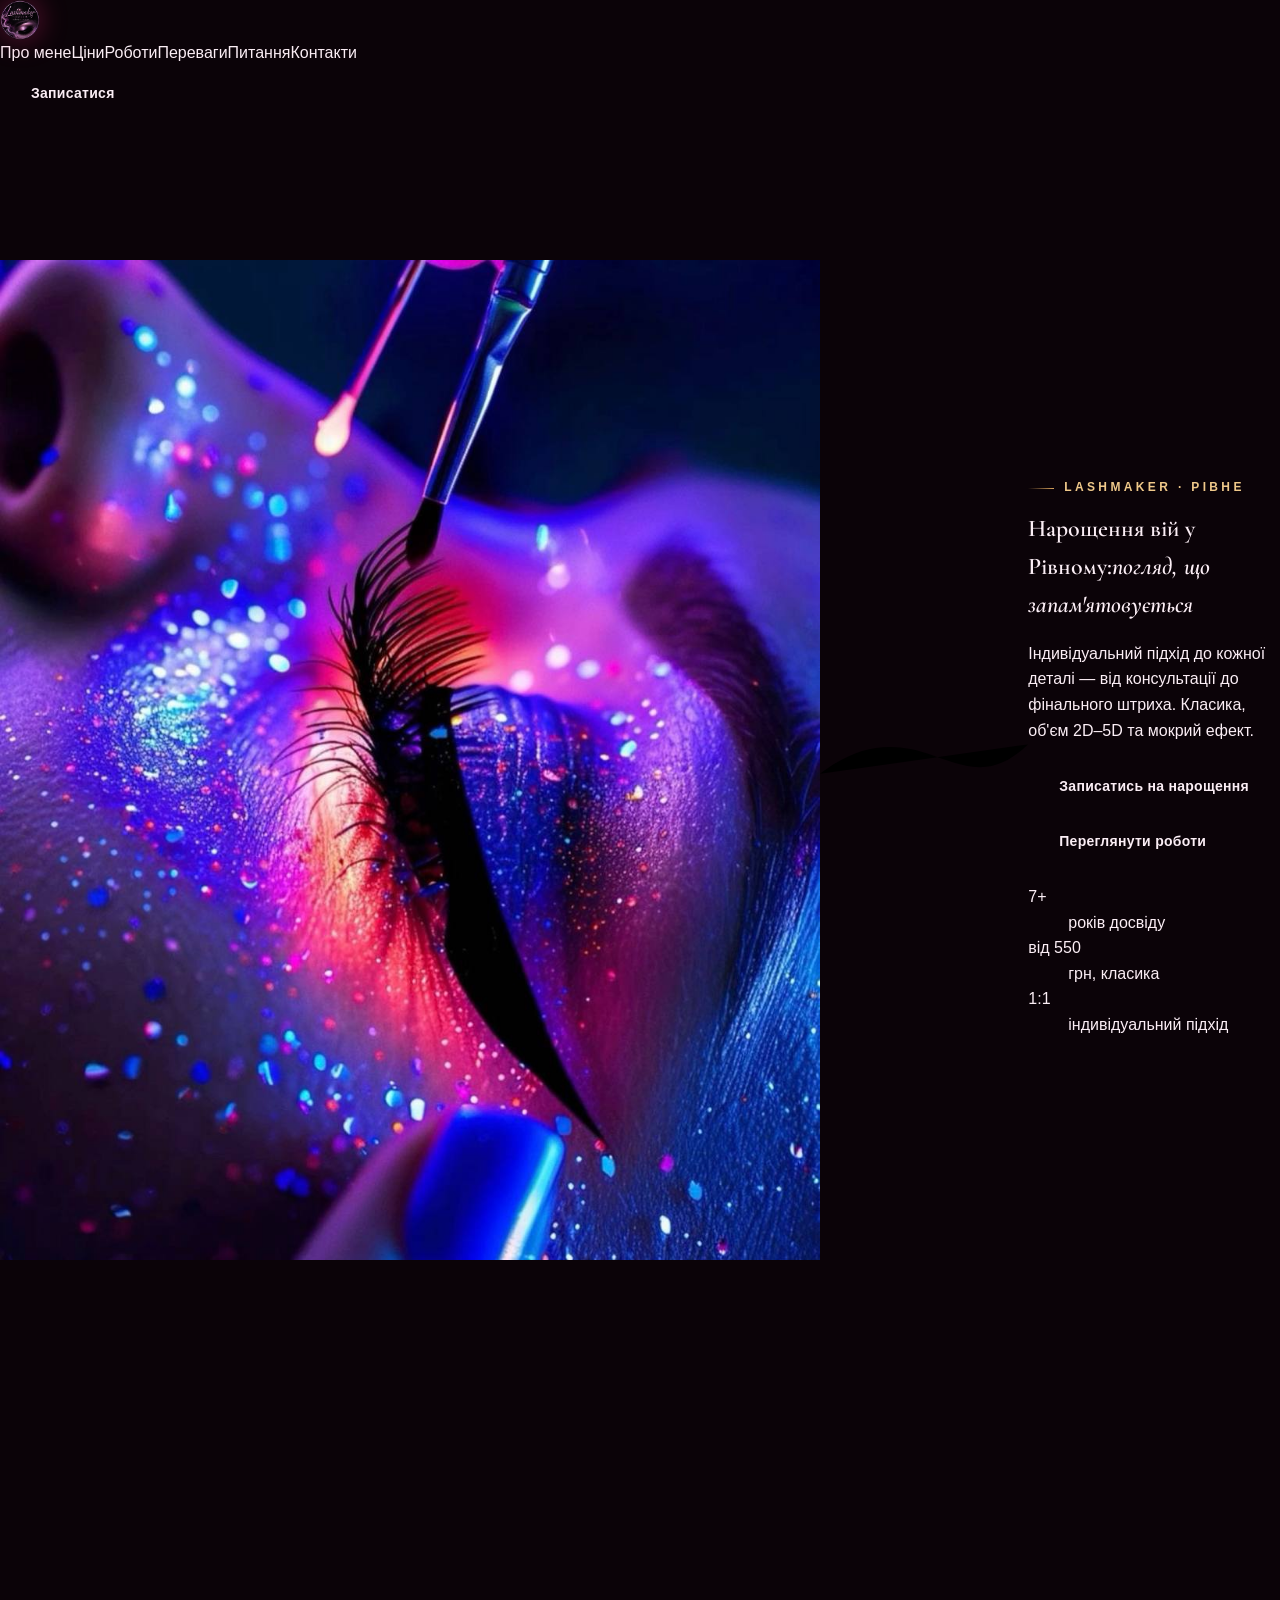
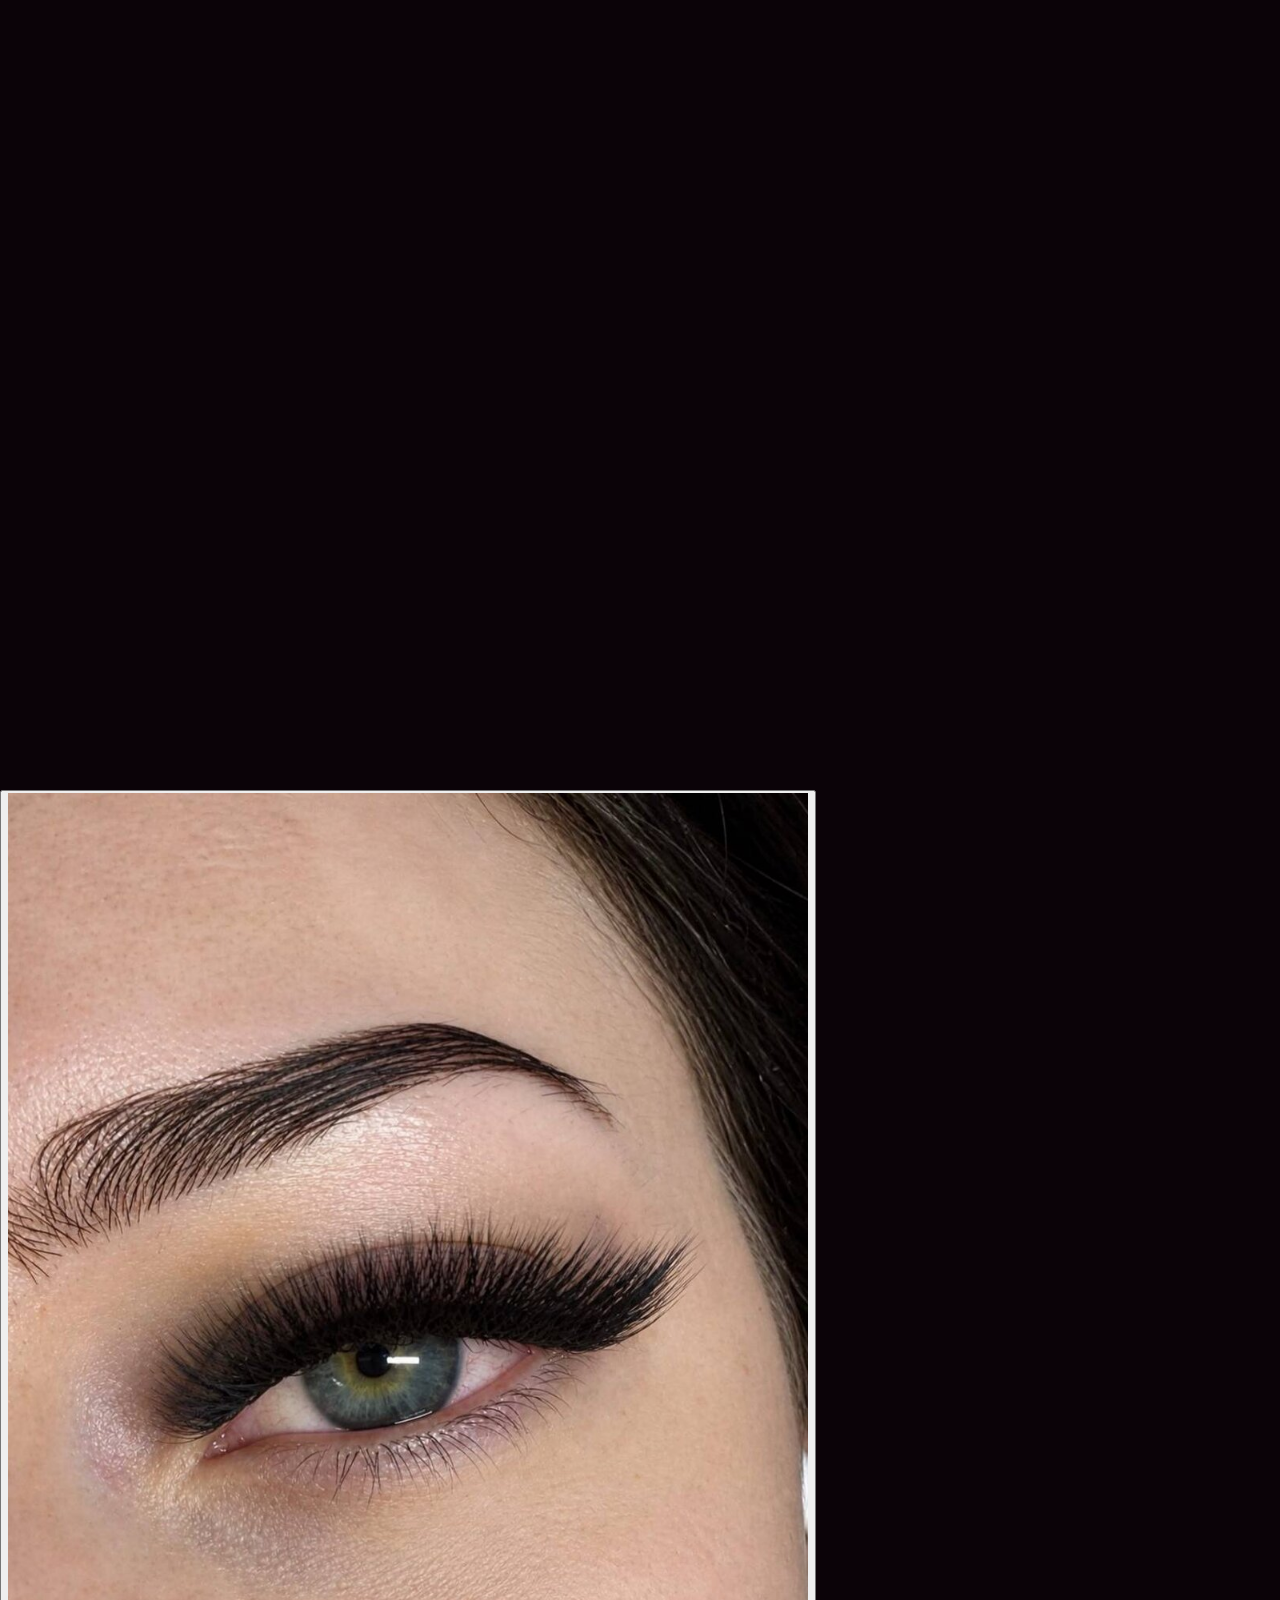
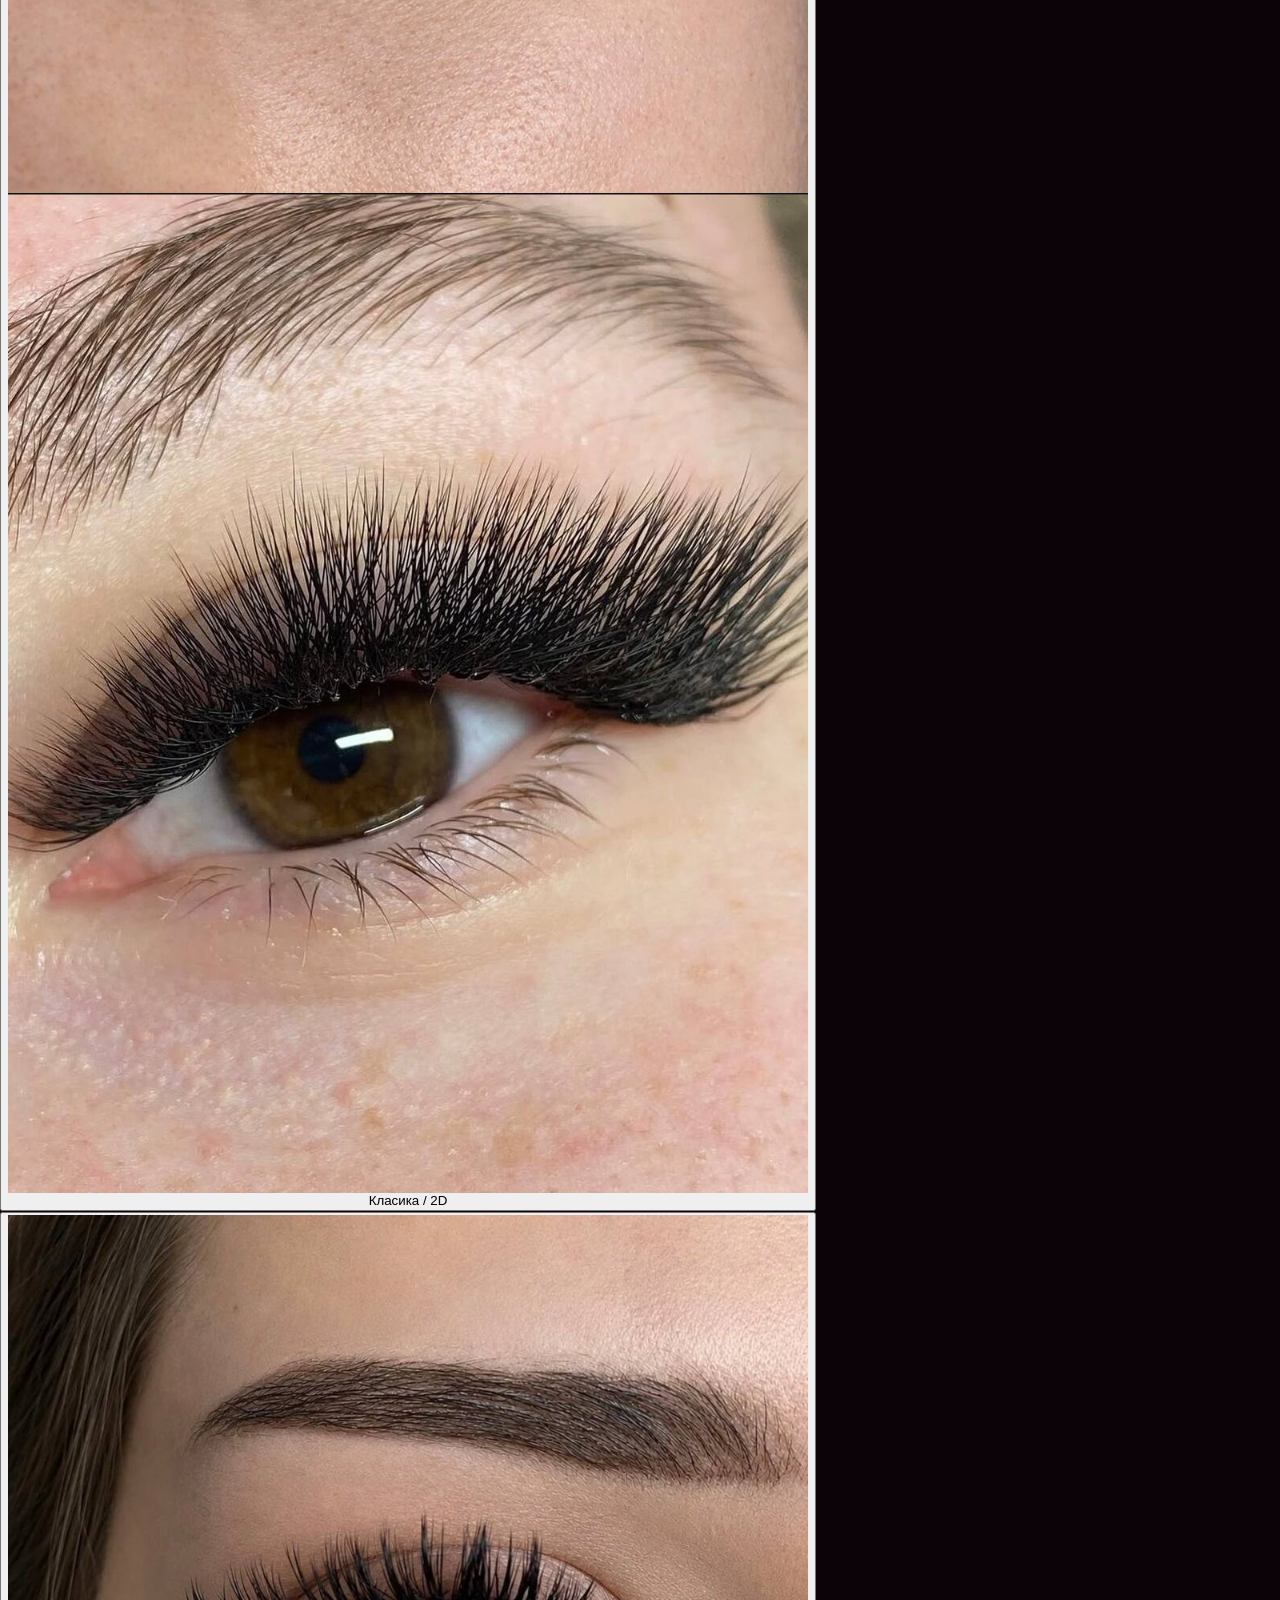
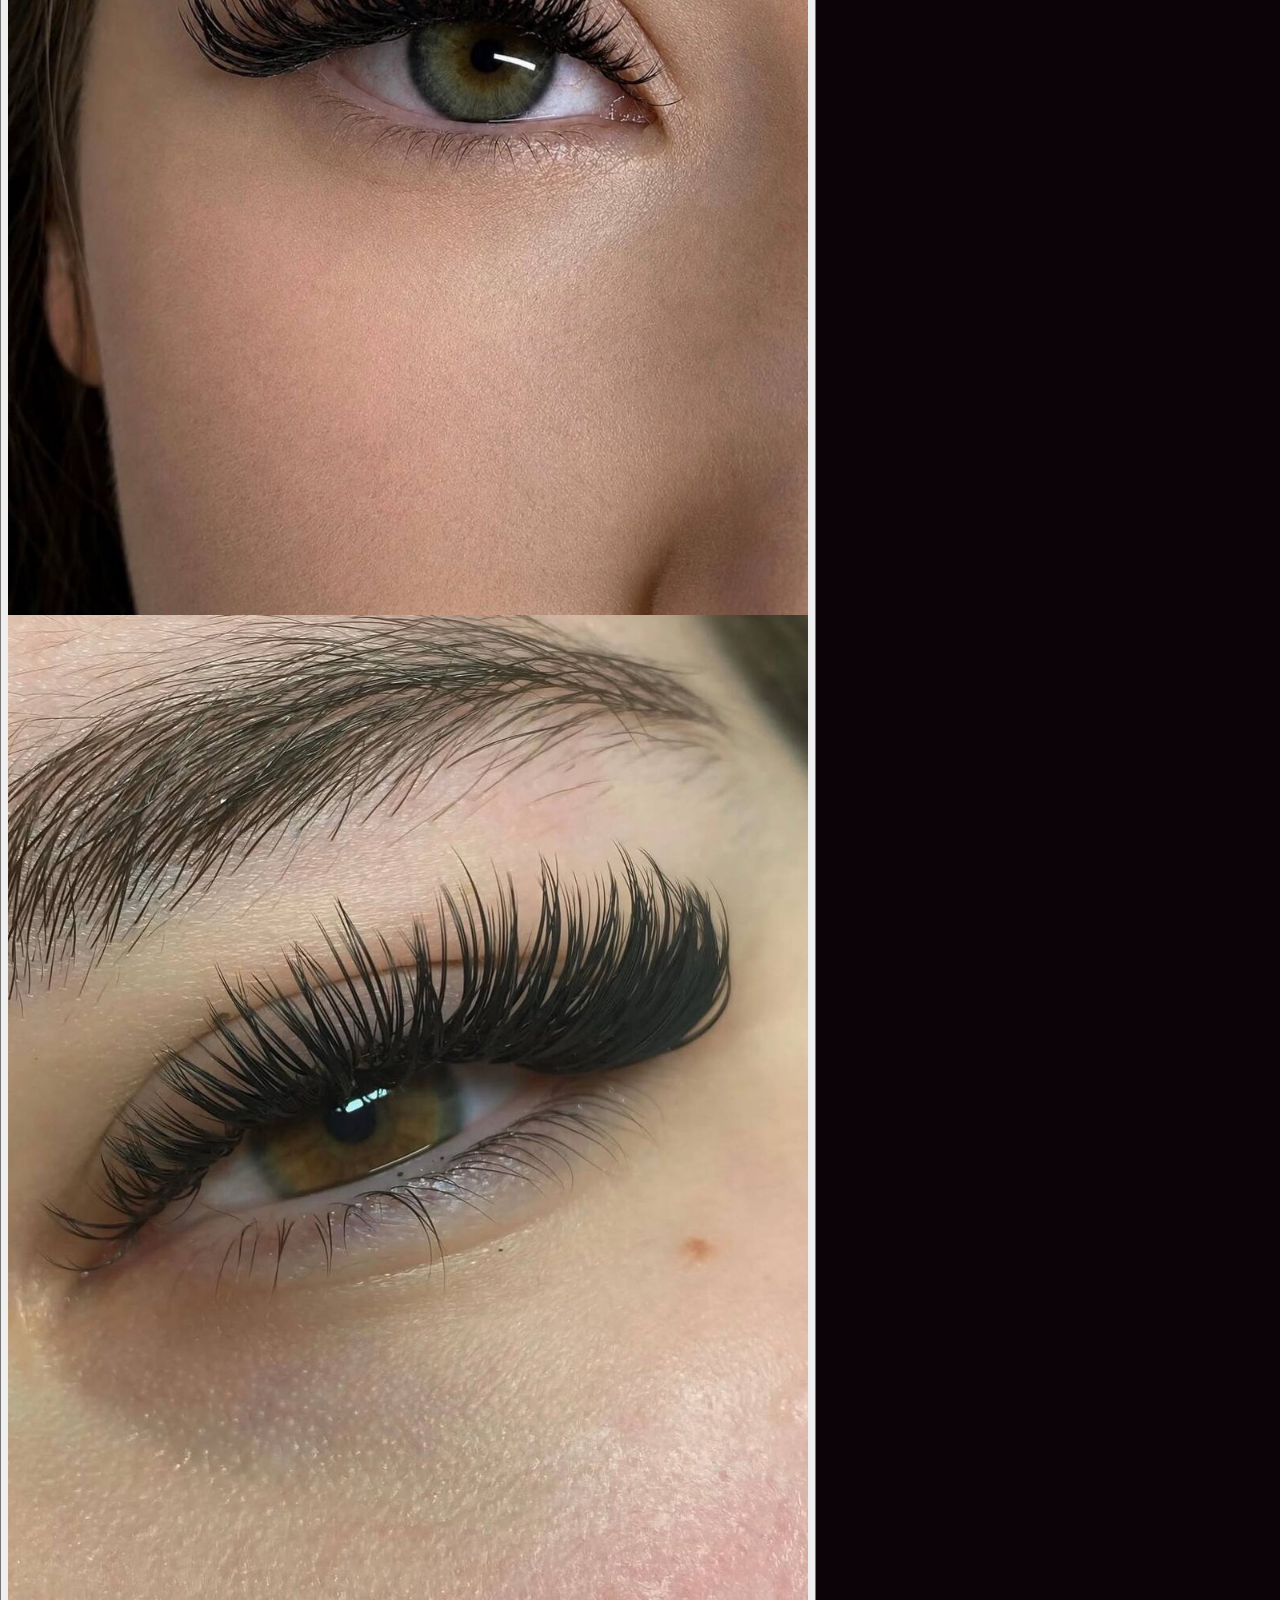
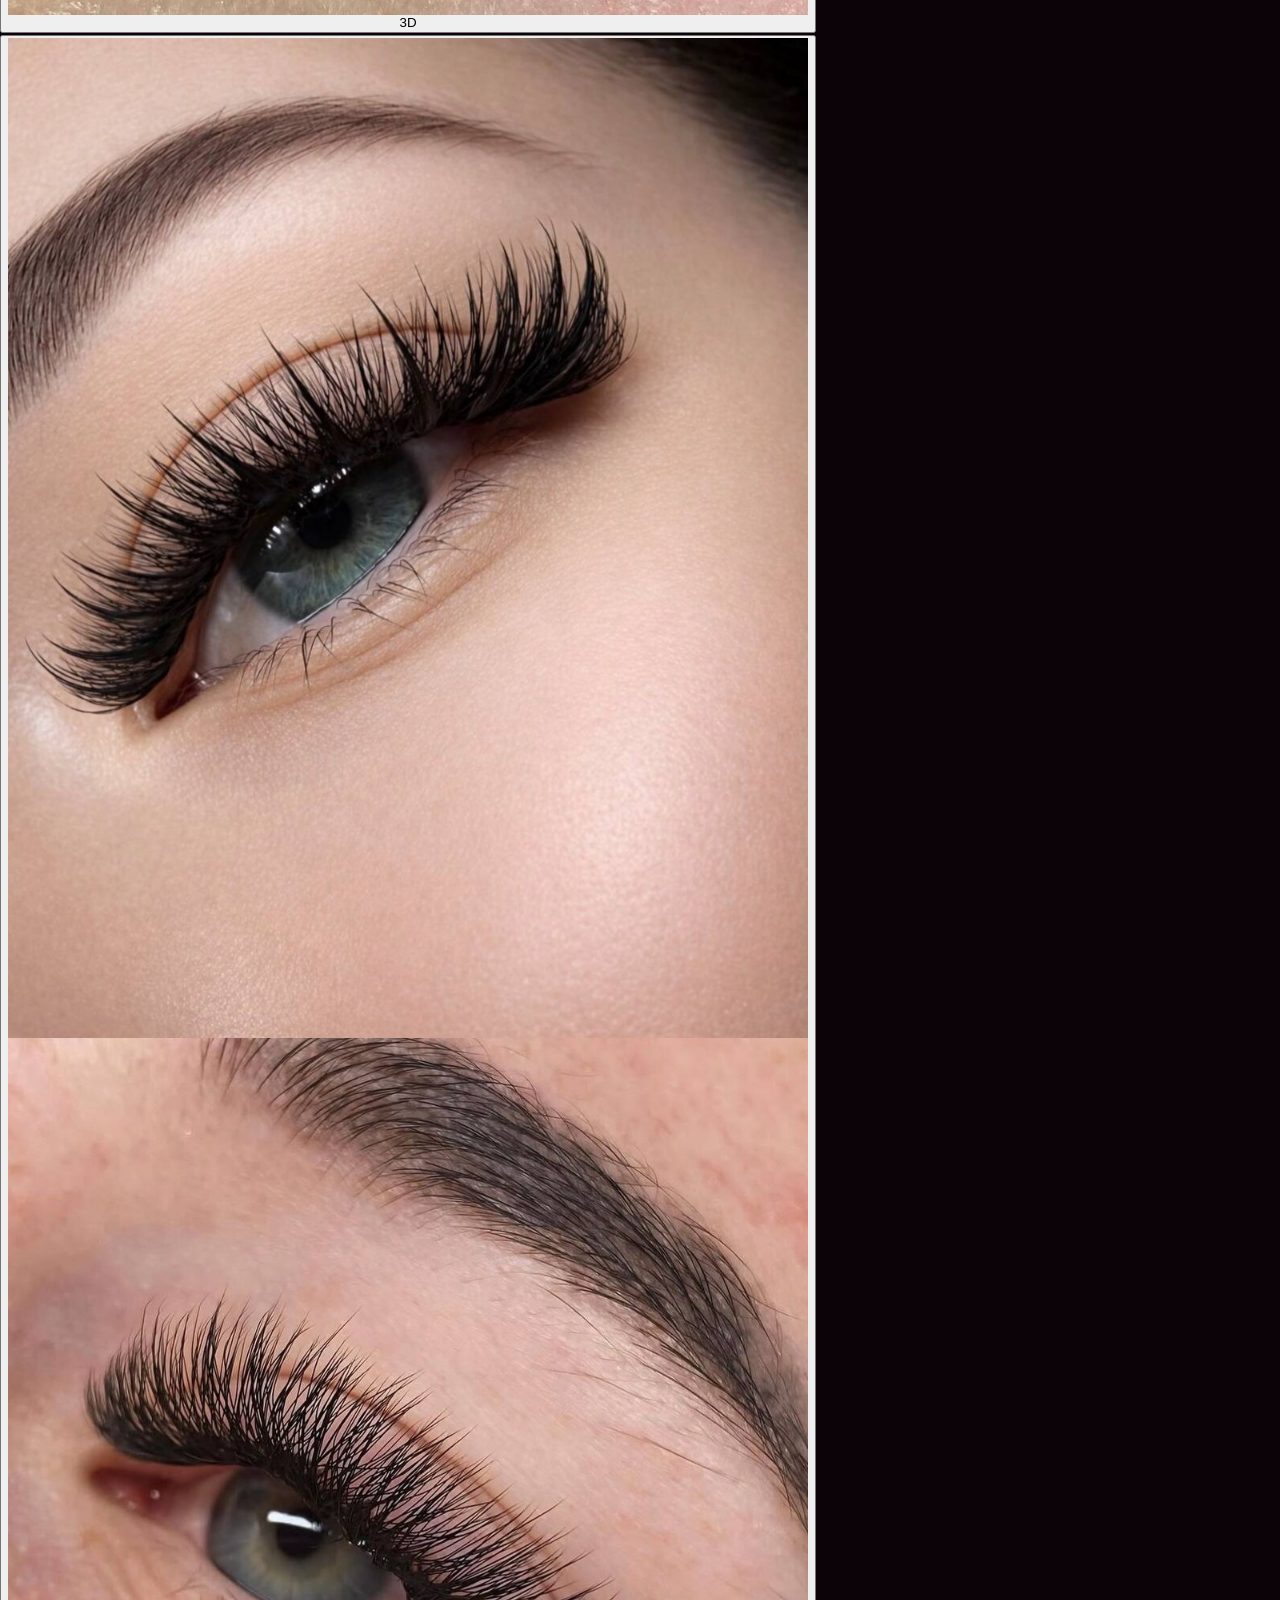
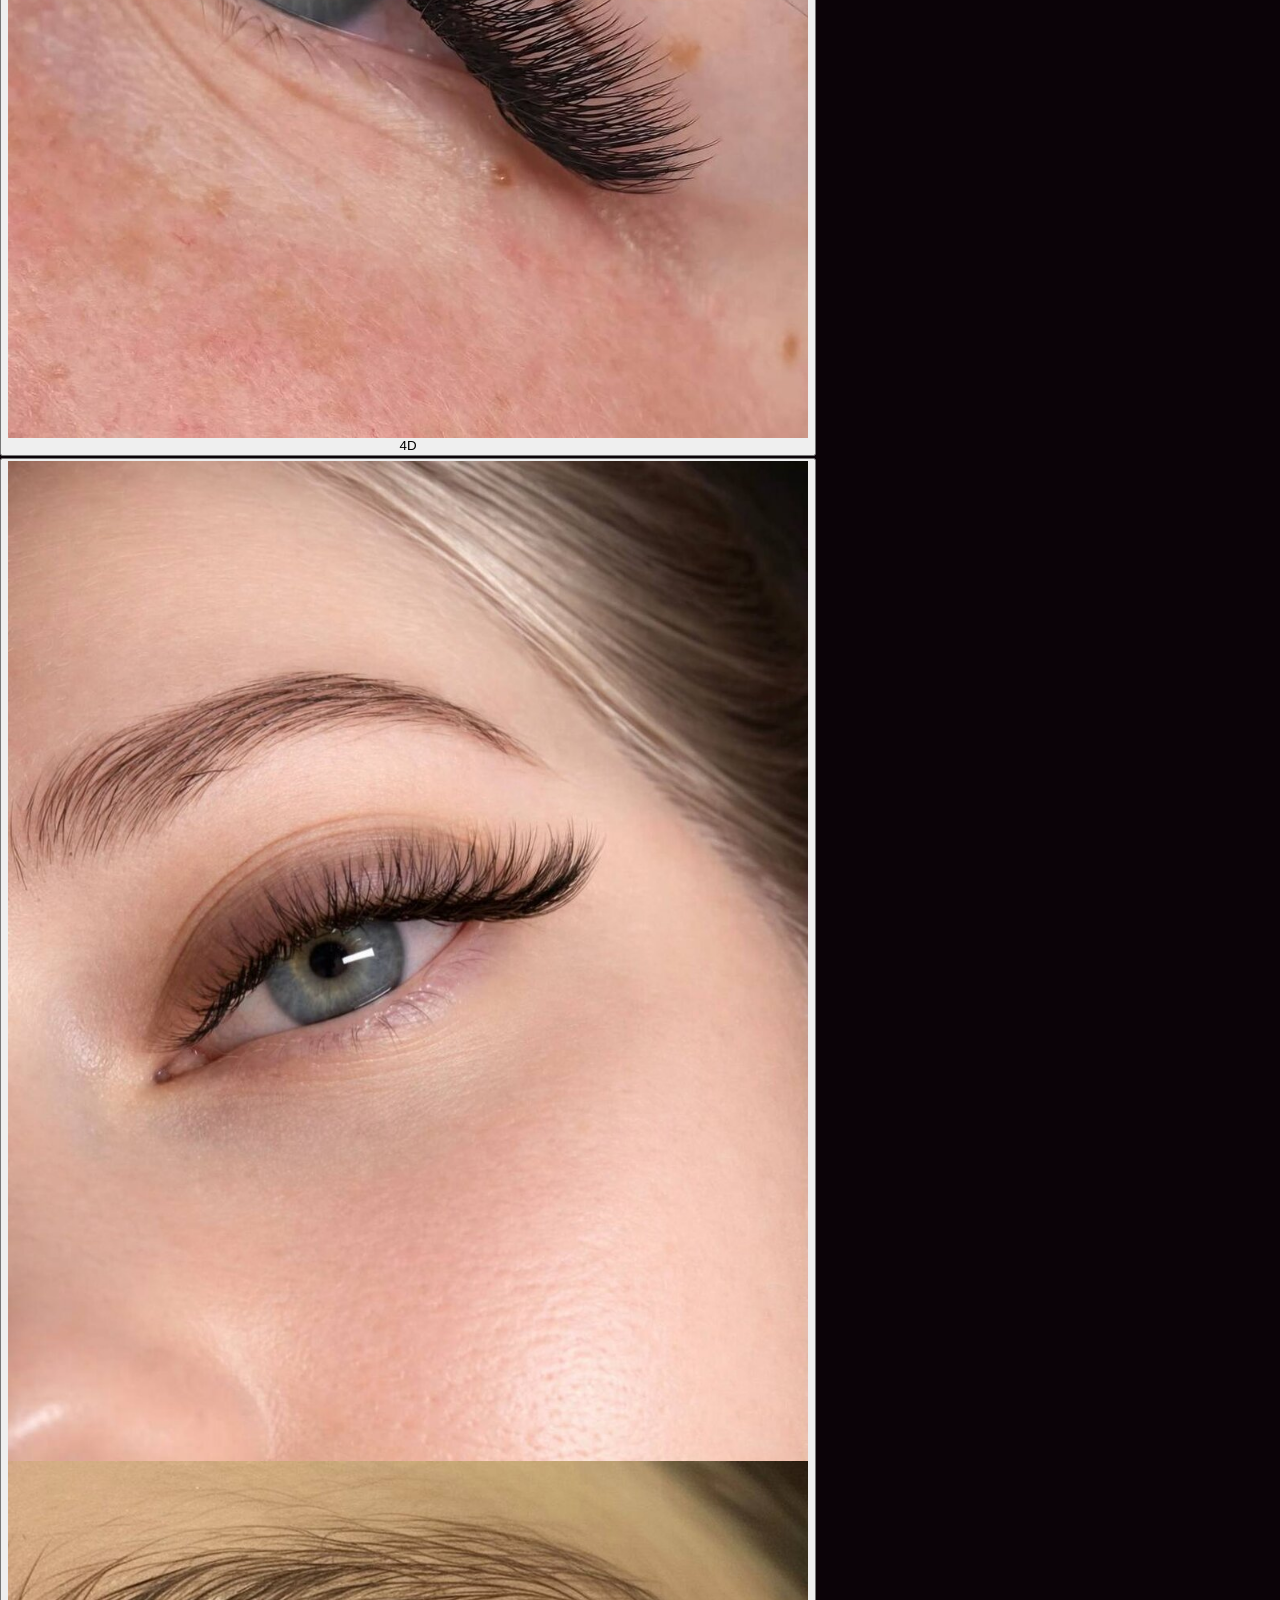
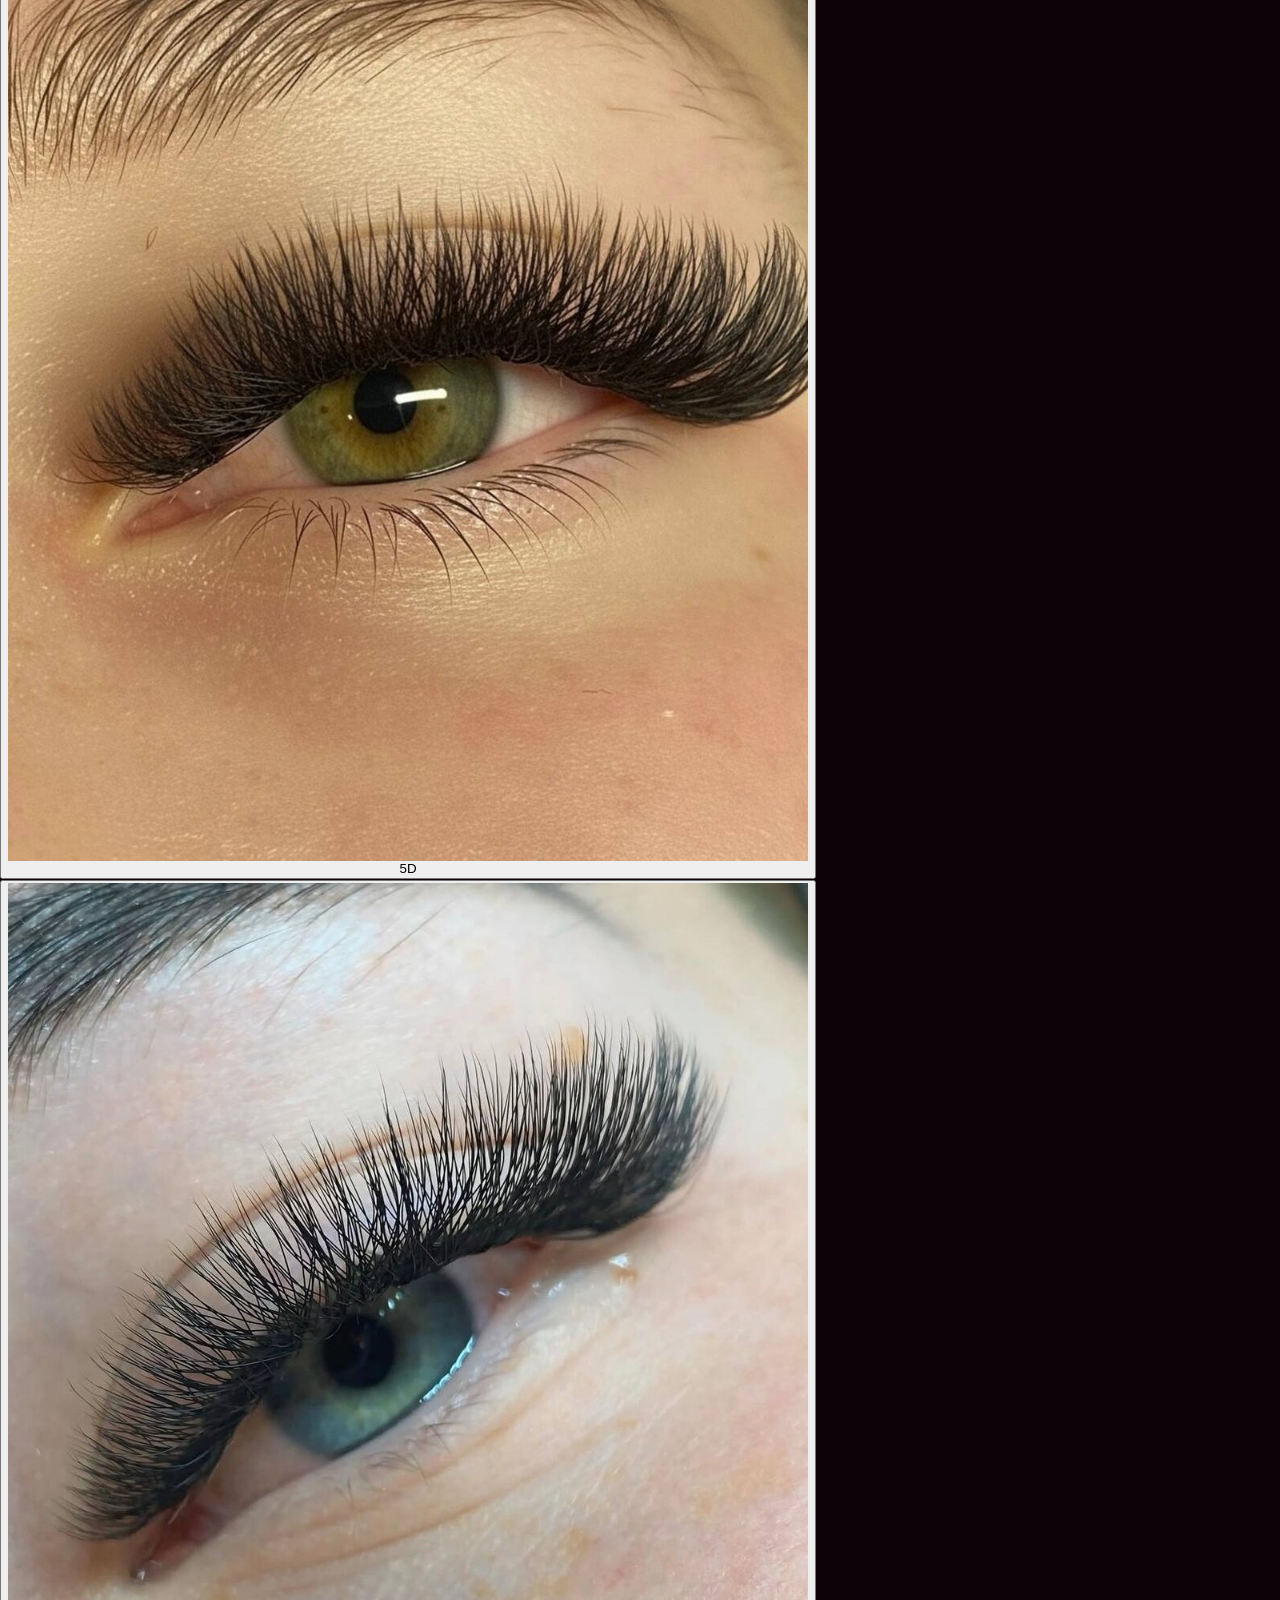
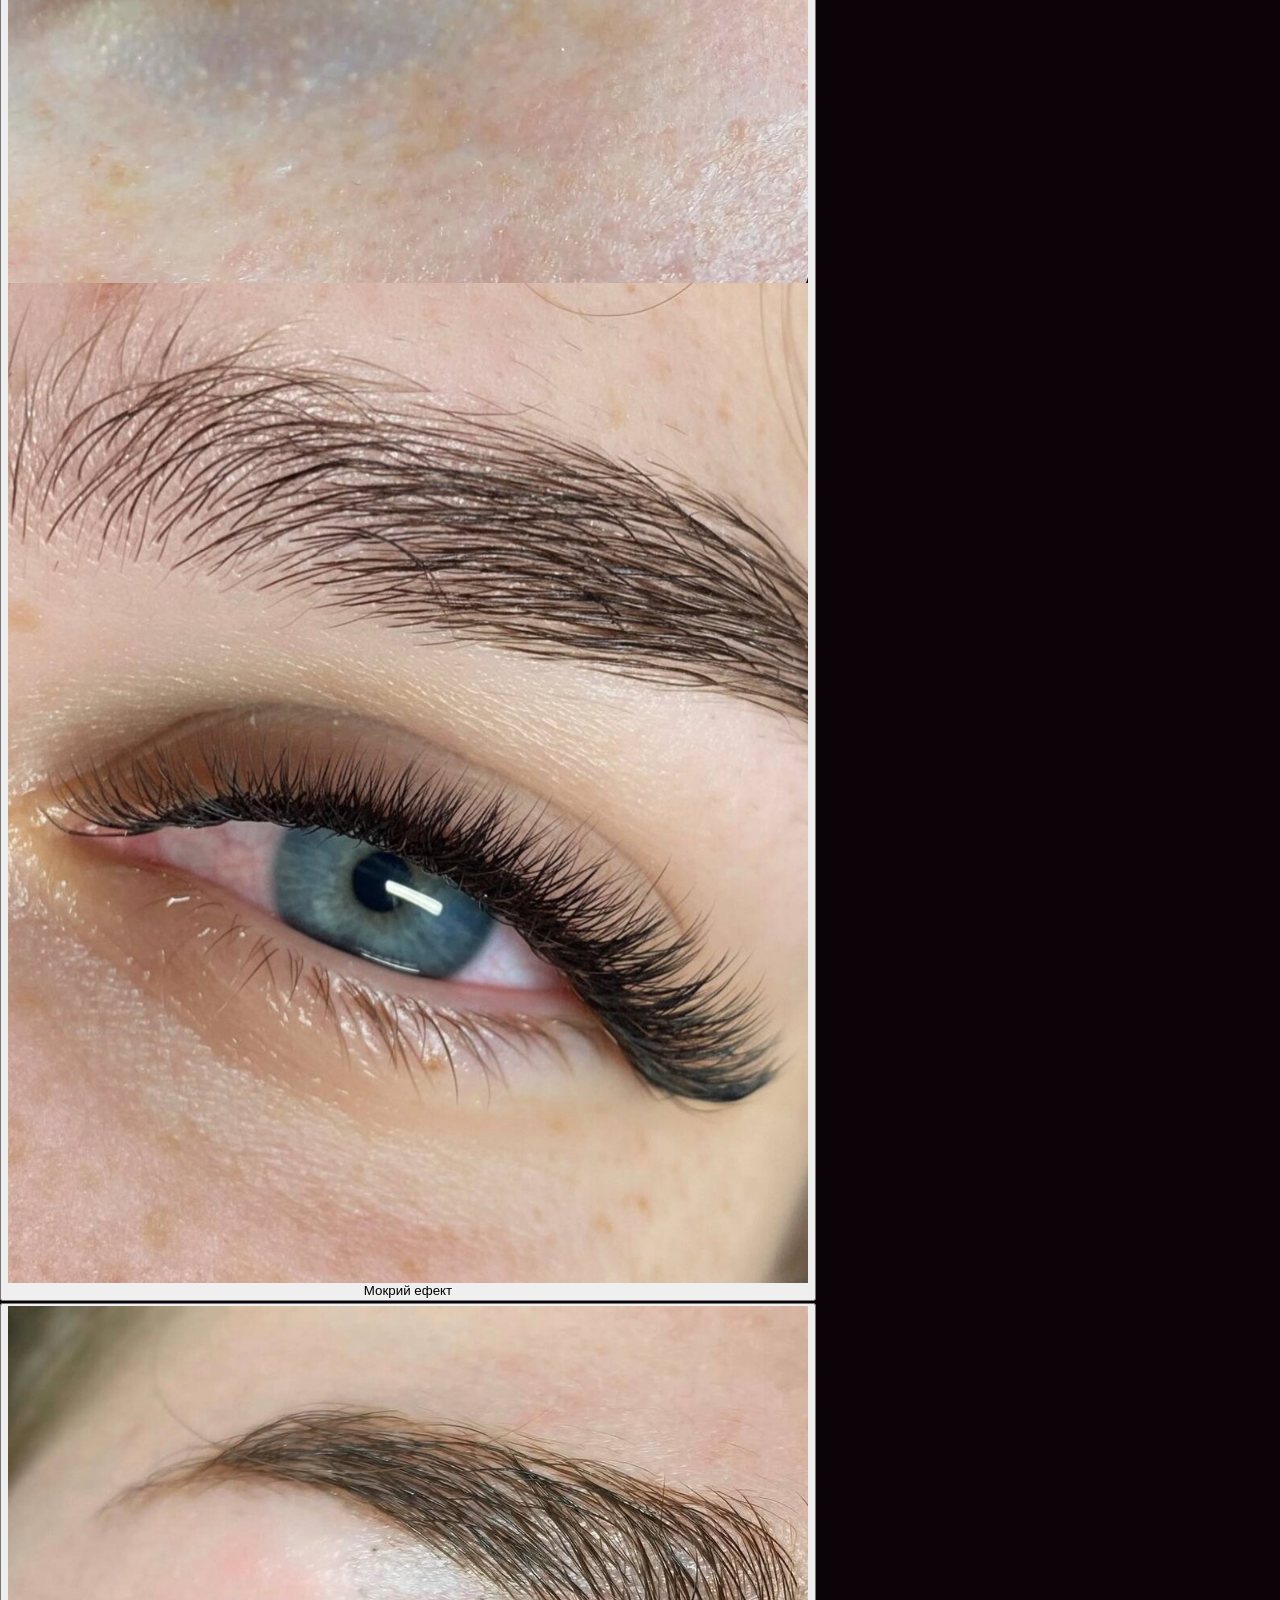
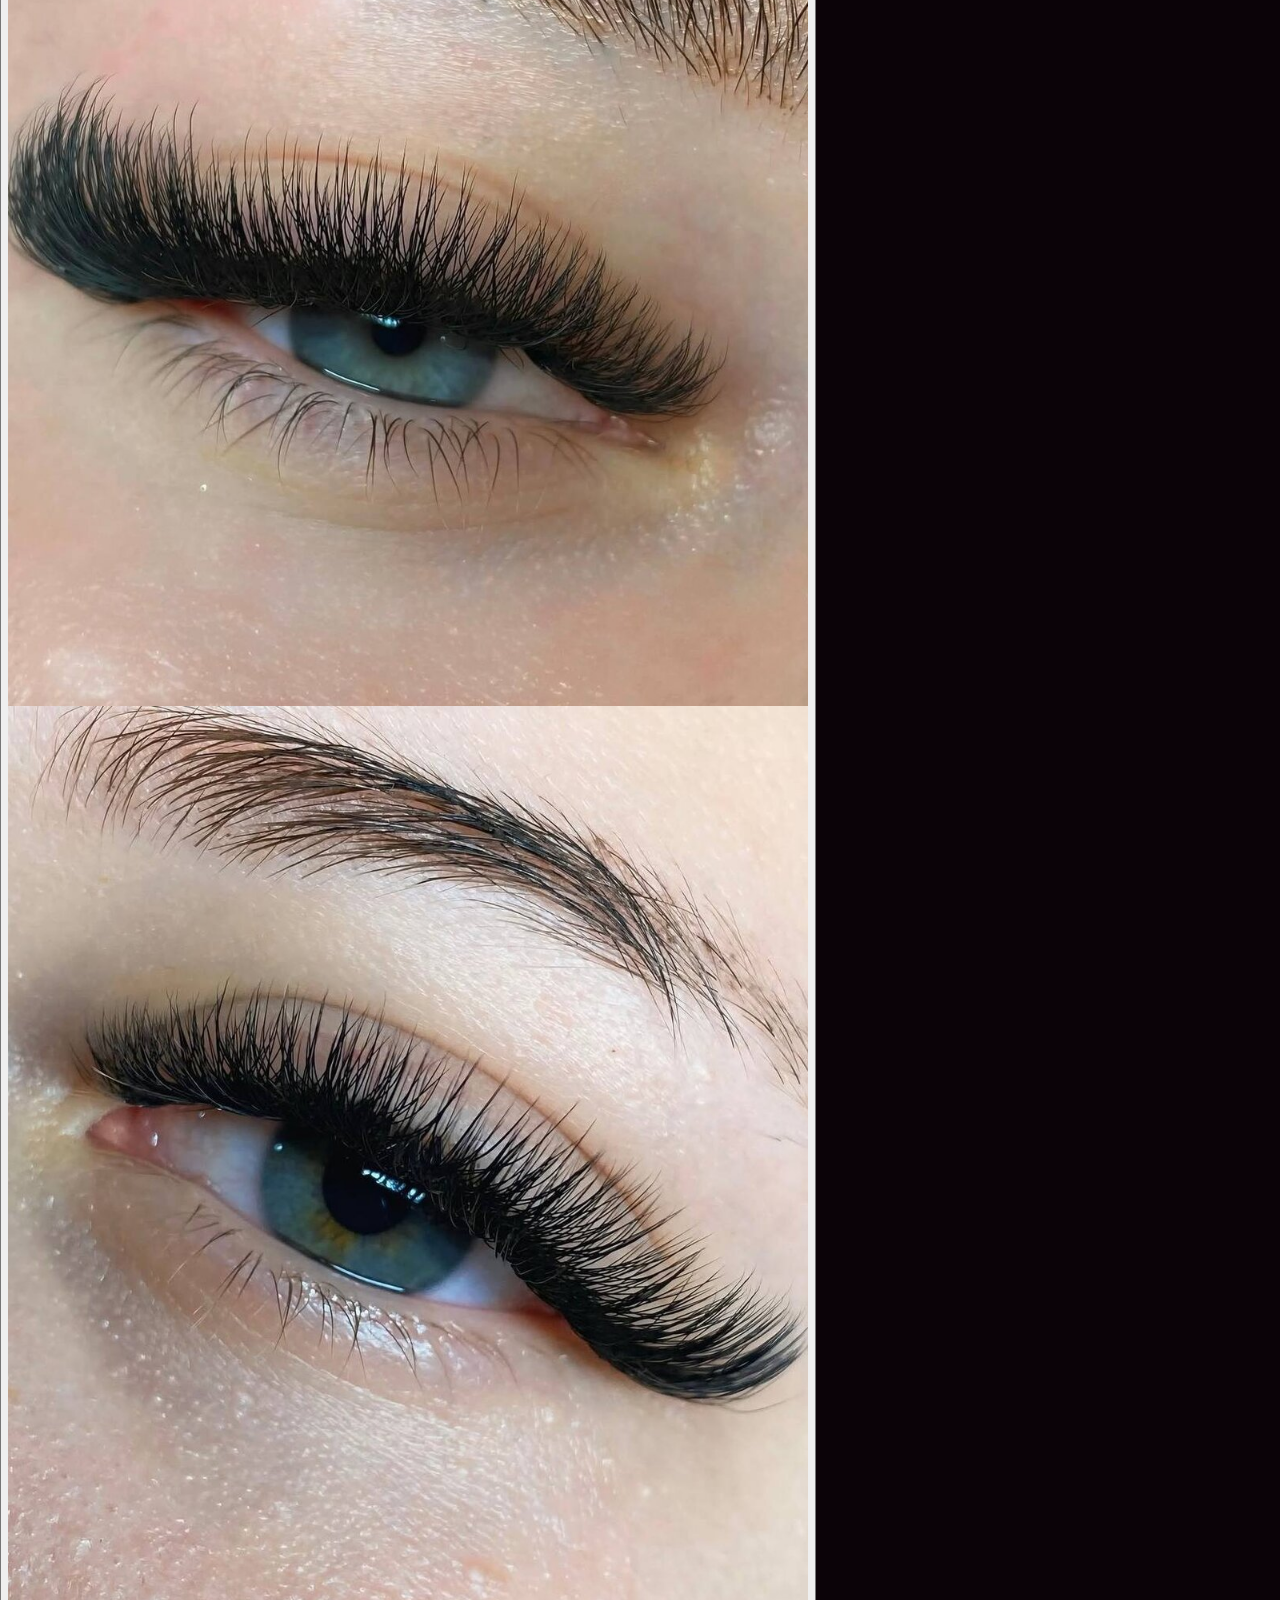
==== commit fa8ea3f7: "Update index.html" ====
--- a/index.html
+++ b/index.html
@@ -2,463 +2,97 @@
 <html lang="uk">
 <head>
 <meta charset="UTF-8">
-<meta name="viewport" content="width=device-width, initial-scale=1.0">
-<title>Юлія Lashmaker — нарощення вій у Рівному</title>
-<meta name="description" content="Юлія — майстер нарощення вій у Рівному з 7-річним досвідом. Класика, 2D, 3D, 4D, 5D, мокрий ефект. Запис через Telegram, Instagram, Viber або дзвінок.">
+<meta name="viewport" content="width=device-width,initial-scale=1">
+<title>Нарощення вій у Рівному — Юлія Lashmaker | від 550 грн</title>
+<meta name="description" content="Нарощення вій у Рівному від Юлії: класика, 2D, 3D, 4D, 5D, мокрий ефект. Досвід 7+ років, індивідуальний підхід, ціни від 550 грн. Запис у Telegram, Viber, Instagram.">
+<meta name="theme-color" content="#0b0308">
 <link rel="canonical" href="https://lashmakerjulia.github.io/">
-<meta property="og:type" content="website">
-<meta property="og:locale" content="uk_UA">
-<meta property="og:site_name" content="Юлія Lashmaker">
+<link rel="alternate" hreflang="uk" href="https://lashmakerjulia.github.io/">
+<meta property="og:type" content="website"><meta property="og:locale" content="uk_UA"><meta property="og:site_name" content="Юлія Lashmaker">
 <meta property="og:url" content="https://lashmakerjulia.github.io/">
-<meta property="og:title" content="Юлія Lashmaker — нарощення вій у Рівному">
-<meta property="og:description" content="Індивідуальне нарощення вій у Рівному: класика, 2D–5D та мокрий ефект. Досвід 7+ років.">
+<meta property="og:title" content="Нарощення вій у Рівному — Юлія Lashmaker">
+<meta property="og:description" content="Класика, 2D–5D та мокрий ефект. Досвід 7+ років. Ціни від 550 грн.">
 <meta property="og:image" content="https://lashmakerjulia.github.io/images/about/julia.jpg">
-
-<link rel="preconnect" href="https://fonts.googleapis.com">
-<link rel="preconnect" href="https://fonts.gstatic.com" crossorigin>
-<link href="https://fonts.googleapis.com/css2?family=Cormorant+Garamond:ital,wght@0,500;0,600;0,700;1,500;1,600&family=Manrope:wght@400;500;600;700;800&display=swap" rel="stylesheet">
-
-<link rel="preload" href="css/style.css" as="style">
+<meta name="twitter:card" content="summary_large_image">
+<link rel="icon" href="images/brand/favicon.png" type="image/png">
+<link rel="apple-touch-icon" href="images/brand/logo-circle.png">
+<link rel="preload" as="image" href="images/hero/style-4-glitter.jpg" fetchpriority="high">
+<link rel="preconnect" href="https://fonts.googleapis.com"><link rel="preconnect" href="https://fonts.gstatic.com" crossorigin>
+<link href="https://fonts.googleapis.com/css2?family=Cormorant+Garamond:ital,wght@0,500;0,600;1,500;1,600&family=Onest:wght@400;500;600;700&display=swap" rel="stylesheet">
 <link rel="stylesheet" href="css/style.css">
-<link rel="icon" href="images/brand/favicon.png" type="image/png">
-
-<script type="application/ld+json">
-{
-  "@context": "https://schema.org",
-  "@type": "BeautySalon",
-  "name": "Юлія Lashmaker",
-  "url": "https://lashmakerjulia.github.io/",
-  "image": "https://lashmakerjulia.github.io/images/about/julia.jpg",
-  "telephone": "+380975141625",
-  "priceRange": "550₴ - 750₴",
-  "address": {
-    "@type": "PostalAddress",
-    "addressLocality": "Рівне",
-    "addressRegion": "Рівненська область",
-    "addressCountry": "UA"
-  },
-  "sameAs": [
-    "https://t.me/yulka981025",
-    "https://www.instagram.com/lashmaker_julia?igsh=aXppcG93MXJpdjR1&igsi=aXppcG93MXJpdjR1"
-  ]
-}
-</script>
+<script type="application/ld+json">{"@context": "https://schema.org", "@type": "BeautySalon", "@id": "https://lashmakerjulia.github.io/#salon", "name": "Юлія Lashmaker", "description": "Нарощення вій у Рівному: класика, 2D–5D, мокрий ефект. Досвід 7+ років.", "url": "https://lashmakerjulia.github.io/", "image": "https://lashmakerjulia.github.io/images/about/julia.jpg", "logo": "https://lashmakerjulia.github.io/images/brand/logo-circle.png", "telephone": "+380975141625", "priceRange": "550–750 UAH", "address": {"@type": "PostalAddress", "addressLocality": "Рівне", "addressRegion": "Рівненська область", "addressCountry": "UA"}, "areaServed": {"@type": "City", "name": "Рівне"}, "sameAs": ["https://t.me/yulka981025", "https://www.instagram.com/lashmaker_julia?igsh=aXppcG93MXJpdjR1&igsi=aXppcG93MXJpdjR1"], "hasOfferCatalog": {"@type": "OfferCatalog", "name": "Нарощення вій", "itemListElement": [{"@type": "Offer", "priceCurrency": "UAH", "price": "550", "itemOffered": {"@type": "Service", "name": "Нарощення вій Класика", "areaServed": "Рівне"}}, {"@type": "Offer", "priceCurrency": "UAH", "price": "600", "itemOffered": {"@type": "Service", "name": "Нарощення вій 2D", "areaServed": "Рівне"}}, {"@type": "Offer", "priceCurrency": "UAH", "price": "650", "itemOffered": {"@type": "Service", "name": "Нарощення вій 3D", "areaServed": "Рівне"}}, {"@type": "Offer", "priceCurrency": "UAH", "price": "700", "itemOffered": {"@type": "Service", "name": "Нарощення вій 4D", "areaServed": "Рівне"}}, {"@type": "Offer", "priceCurrency": "UAH", "price": "750", "itemOffered": {"@type": "Service", "name": "Нарощення вій 5D", "areaServed": "Рівне"}}, {"@type": "Offer", "priceCurrency": "UAH", "price": "700", "itemOffered": {"@type": "Service", "name": "Нарощення вій Мокрий ефект", "areaServed": "Рівне"}}]}}</script><script type="application/ld+json">{"@context": "https://schema.org", "@type": "FAQPage", "mainEntity": [{"@type": "Question", "name": "Скільки коштує нарощення вій у Рівному?", "acceptedAnswer": {"@type": "Answer", "text": "У Юлії класика коштує 550 грн, 2D — 600 грн, 3D — 650 грн, 4D та мокрий ефект — по 700 грн, 5D — 750 грн. Промінчики — +50 грн. Остаточну вартість майстер підтверджує перед записом."}}, {"@type": "Question", "name": "Чим відрізняються 2D, 3D, 4D і 5D?", "acceptedAnswer": {"@type": "Answer", "text": "Цифра — це кількість тонких вій у пучку на одну натуральну. 2D дає легкий об'єм, 3D — збалансований, 4D — насичений, 5D — максимально густий ефект. Класика — одна вія на одну натуральну."}}, {"@type": "Question", "name": "Скільки коштує зняття вій?", "acceptedAnswer": {"@type": "Answer", "text": "Зняття вій Юлії — безкоштовно при повторному нарощенні. Зняття вій іншого майстра — 100 грн."}}, {"@type": "Question", "name": "Як записатися на нарощення вій у Рівному?", "acceptedAnswer": {"@type": "Answer", "text": "Напишіть Юлії в Telegram, Instagram або Viber чи зателефонуйте за номером +380 97 514 16 25 — вона підбере зручний час."}}]}</script>
 </head>
 <body>
-
-<div class="bg-noise"></div>
-
-<!-- прихований SVG-градієнт для фірмового роздільника -->
-<svg width="0" height="0" style="position:absolute">
-  <defs>
-    <linearGradient id="lashGrad" x1="0%" y1="0%" x2="100%" y2="0%">
-      <stop offset="0%" stop-color="#ff2f7e" stop-opacity="0"/>
-      <stop offset="20%" stop-color="#ff2f7e"/>
-      <stop offset="50%" stop-color="#d9a35c"/>
-      <stop offset="80%" stop-color="#ff2f7e"/>
-      <stop offset="100%" stop-color="#ff2f7e" stop-opacity="0"/>
-    </linearGradient>
-  </defs>
-</svg>
-
-<!-- ============================= HEADER ============================= -->
-<header class="site-header">
-  <div class="container">
-    <a href="#top" class="brand"><img src="images/brand/logo-circle.png" alt="Lashmaker Julia — логотип"></a>
-    <nav class="nav-links">
-      <a href="#about">Про мене</a>
-      <a href="#services">Послуги</a>
-      <a href="#catalog">Роботи</a>
-      <a href="#why">Переваги</a>
-      <a href="#contacts">Контакти</a>
-    </nav>
-    <div class="header-actions">
-      <a class="btn btn-primary btn-sm header-cta" href="#contacts">Записатися</a>
-      <button class="burger" aria-label="Меню">
-        <span></span><span></span><span></span>
-      </button>
-    </div>
-  </div>
+<div class="glow" aria-hidden="true"></div>
+<header class="hd">
+<a href="#top" class="brand" aria-label="Юлія Lashmaker — на початок"><img src="images/brand/logo-circle.png" alt="Логотип Lashmaker Julia" width="56" height="56"></a>
+<nav id="nav" aria-label="Головне меню"><a href="#about">Про мене</a><a href="#services">Ціни</a><a href="#catalog">Роботи</a><a href="#why">Переваги</a><a href="#faq">Питання</a><a href="#contacts">Контакти</a></nav>
+<a class="btn shine magnetic" href="#contacts">Записатися</a>
+<button class="burger" aria-label="Меню" aria-expanded="false" aria-controls="nav"><i></i><i></i></button>
 </header>
-
-<!-- мобільне меню -->
-<div class="mobile-nav">
-  <button class="mobile-nav-close" aria-label="Закрити">✕</button>
-  <a href="#about">Про мене</a>
-  <a href="#services">Послуги</a>
-  <a href="#catalog">Роботи</a>
-  <a href="#why">Переваги</a>
-  <a href="#contacts">Контакти</a>
-  <a class="btn btn-primary" href="#contacts">Записатися</a>
+<main id="top">
+<section class="hero">
+<img class="hero-img" src="images/hero/style-4-glitter.jpg" alt="" width="1600" height="1000" fetchpriority="high">
+<svg class="curve" viewBox="0 0 1200 300" aria-hidden="true"><path pathLength="1" d="M0 230C220 60 420 40 640 120S1000 250 1200 60"/></svg>
+<div class="wrap hero-in">
+<p class="eyebrow">Lashmaker · Рівне</p>
+<h1><span class="ln"><span>Нарощення вій у Рівному:</span></span><span class="ln"><span><em>погляд, що запам'ятовується</em></span></span></h1>
+<p class="lede">Індивідуальний підхід до кожної деталі — від консультації до фінального штриха. Класика, об'єм 2D–5D та мокрий ефект.</p>
+<div class="acts"><a class="btn shine magnetic" href="#contacts">Записатись на нарощення</a><a class="btn ghost magnetic" href="#catalog">Переглянути роботи</a></div>
+<dl class="stats"><div><dt>7+</dt><dd>років досвіду</dd></div><div><dt>від 550</dt><dd>грн, класика</dd></div><div><dt>1:1</dt><dd>індивідуальний підхід</dd></div></dl>
 </div>
-
-<!-- ============================= HERO ============================= -->
-<section class="hero" id="top">
-  <div class="hero-bg"></div>
-  <div class="container">
-    <div class="hero-content">
-      <span class="eyebrow">Lashmaker · Рівне</span>
-      <h1 class="hero-title">
-        <span>Погляд, що</span>
-        <span><em>запам'ятовується</em></span>
-      </h1>
-      <p class="hero-sub">Індивідуальне нарощення вій у Рівному з увагою до кожної деталі — від консультації до фінального штриха. Класика, об'єм 2D–5D та мокрий ефект.</p>
-
-      <div class="hero-stats">
-        <div><b>7+</b><span>років досвіду</span></div>
-        <div><b>Сотні</b><span>задоволених клієнток</span></div>
-        <div><b>1:1</b><span>індивідуальний підхід</span></div>
-      </div>
-
-      <div class="hero-actions">
-        <a href="#contacts" class="btn btn-primary">Записатись на нарощення</a>
-        <a href="#catalog" class="btn btn-ghost">Переглянути роботи</a>
-      </div>
-    </div>
-  </div>
-  <div class="hero-scroll"><span>Гортайте вниз</span><span class="line"></span></div>
 </section>
 
-<!-- ============================= MARQUEE ============================= -->
-<div class="marquee-strip">
-  <div class="marquee-track">
-    <span><i>01</i> Класика</span>
-    <span><i>02</i> 2D</span>
-    <span><i>03</i> 3D</span>
-    <span><i>04</i> 4D</span>
-    <span><i>05</i> 5D</span>
-    <span><i>06</i> Мокрий ефект</span>
-    <span><i>07</i> Промінчики</span>
-    <span><i>01</i> Класика</span>
-    <span><i>02</i> 2D</span>
-    <span><i>03</i> 3D</span>
-    <span><i>04</i> 4D</span>
-    <span><i>05</i> 5D</span>
-    <span><i>06</i> Мокрий ефект</span>
-    <span><i>07</i> Промінчики</span>
-  </div>
+<section class="sec wrap about" id="about">
+<figure class="reveal"><img src="images/about/julia.jpg" alt="Юлія — майстер нарощення вій у Рівному" width="600" height="750" loading="lazy"><figcaption><b>7</b> років у нарощенні та навчанні</figcaption></figure>
+<div class="reveal">
+<h2>Привіт, я Юлія</h2>
+<p>Роблю нарощення вій у Рівному понад 7 років і працювала із сотнями клієнток — від першого нарощення до щомісячного догляду. Для мене важливо не просто «наростити», а підібрати форму, вигин і довжину під конкретні очі, щоб погляд виглядав природно і доглянуто.</p>
+<ul class="pts"><li><b>Індивідуальний дизайн</b>Форма й об'єм — під форму очей та ваші побажання.</li><li><b>Преміум матеріали</b>Якісні вії та клеї, безпечні для очей.</li><li><b>Стерильність</b>Інструменти й поверхні обробляються перед кожною клієнткою.</li><li><b>Безкоштовне зняття</b>Зняття власних вій — безкоштовно при повторному нарощенні.</li></ul>
+<a class="btn shine magnetic" href="#contacts">Записатись до Юлії</a>
 </div>
-
-<!-- ============================= ABOUT ============================= -->
-<section class="about" id="about">
-  <div class="container">
-    <div class="about-media reveal">
-      <div class="frame">
-        <img src="images/about/julia.jpg" alt="Юлія — майстер нарощення вій у Рівному">
-      </div>
-      <div class="badge">
-        <b>7</b>
-        <span>років у нарощенні вій та безперервному навчанні</span>
-      </div>
-    </div>
-
-    <div class="about-text reveal">
-      <span class="eyebrow">Про майстра</span>
-      <h2 class="section-title">Привіт, я <em>Юлія</em></h2>
-      <p class="section-lede">
-        Роблю нарощення вій у Рівному вже понад 7 років і за цей час попрацювала із сотнями клієнток — від першого досвіду
-        нарощення до постійного щомісячного догляду за віями. Для мене важливо не просто «наростити», а підібрати
-        форму, вигин і довжину під конкретні очі, щоб погляд виглядав природно і доглянуто.
-      </p>
-
-      <ul class="about-points">
-        <li>
-          <svg viewBox="0 0 24 24" fill="none" stroke="currentColor" stroke-width="1.6"><path d="M4 12l5 5L20 6"/></svg>
-          <div><b>Індивідуальний дизайн</b>Форма і об'єм підбираються під форму очей та побажання клієнтки.</div>
-        </li>
-        <li>
-          <svg viewBox="0 0 24 24" fill="none" stroke="currentColor" stroke-width="1.6"><path d="M4 12l5 5L20 6"/></svg>
-          <div><b>Преміум матеріали</b>Якісні вії та клеї, безпечні для очей і комфортні у носінні.</div>
-        </li>
-        <li>
-          <svg viewBox="0 0 24 24" fill="none" stroke="currentColor" stroke-width="1.6"><path d="M4 12l5 5L20 6"/></svg>
-          <div><b>Стерильність</b>Робочі інструменти та поверхні обробляються перед кожним клієнтом.</div>
-        </li>
-        <li>
-          <svg viewBox="0 0 24 24" fill="none" stroke="currentColor" stroke-width="1.6"><path d="M4 12l5 5L20 6"/></svg>
-          <div><b>Безкоштовне зняття</b>Зняття власних вій — безкоштовно при повторному нарощенні.</div>
-        </li>
-      </ul>
-
-      <div class="hero-actions" style="margin-top:36px;">
-        <a href="#contacts" class="btn btn-primary">Записатись до Юлії</a>
-      </div>
-    </div>
-  </div>
-
-  <svg class="lash-divider" viewBox="0 0 720 60">
-    <path d="M10 40 C 120 -10, 260 60, 360 30 C 460 0, 600 55, 710 20"/>
-    <circle cx="360" cy="30" r="3.5"/>
-  </svg>
 </section>
 
-<!-- ============================= SERVICES / PRICE ============================= -->
-<section class="services" id="services">
-  <div class="container">
-    <div class="section-head center reveal">
-      <span class="eyebrow">Послуги та ціни</span>
-      <h2 class="section-title">Прайс на <em>нарощення вій</em></h2>
-      <p class="section-lede" style="text-align:center;">Оберіть об'єм, який пасує саме вам — від легкої природної класики до максимально пишного 5D у Рівному.</p>
-    </div>
-
-    <div class="price-grid reveal-stagger">
-      <div class="price-card">
-        <h3>Класика</h3>
-        <p class="desc">По одній вії на кожну натуральну — максимально природний ефект.</p>
-        <div class="price">550 <small>грн</small></div>
-        <hr>
-        <a href="#contacts" class="book-link">Записатись <svg viewBox="0 0 24 24" fill="none" stroke="currentColor" stroke-width="2"><path d="M5 12h14M13 6l6 6-6 6"/></svg></a>
-      </div>
-
-      <div class="price-card">
-        <h3>2D</h3>
-        <p class="desc">Легкий об'єм — по дві вії у пучку, ефект густіших власних вій.</p>
-        <div class="price">600 <small>грн</small></div>
-        <hr>
-        <a href="#contacts" class="book-link">Записатись <svg viewBox="0 0 24 24" fill="none" stroke="currentColor" stroke-width="2"><path d="M5 12h14M13 6l6 6-6 6"/></svg></a>
-      </div>
-
-      <div class="price-card featured">
-        <span class="tag">Популярне</span>
-        <h3>3D</h3>
-        <p class="desc">Збалансований об'єм — виразний, але доглянутий погляд щодня.</p>
-        <div class="price">650 <small>грн</small></div>
-        <hr>
-        <a href="#contacts" class="book-link">Записатись <svg viewBox="0 0 24 24" fill="none" stroke="currentColor" stroke-width="2"><path d="M5 12h14M13 6l6 6-6 6"/></svg></a>
-      </div>
-
-      <div class="price-card">
-        <h3>4D</h3>
-        <p class="desc">Насичений об'єм для тих, хто любить виразний макіяж очей.</p>
-        <div class="price">700 <small>грн</small></div>
-        <hr>
-        <a href="#contacts" class="book-link">Записатись <svg viewBox="0 0 24 24" fill="none" stroke="currentColor" stroke-width="2"><path d="M5 12h14M13 6l6 6-6 6"/></svg></a>
-      </div>
-
-      <div class="price-card">
-        <h3>5D</h3>
-        <p class="desc">Максимальна густота та драматичний ефект «холлівудського» погляду.</p>
-        <div class="price">750 <small>грн</small></div>
-        <hr>
-        <a href="#contacts" class="book-link">Записатись <svg viewBox="0 0 24 24" fill="none" stroke="currentColor" stroke-width="2"><path d="M5 12h14M13 6l6 6-6 6"/></svg></a>
-      </div>
-
-      <div class="price-card">
-        <h3>Мокрий ефект</h3>
-        <p class="desc">Глянцевий, «вологий» ефект вій без зайвої пишноти.</p>
-        <div class="price">700 <small>грн</small></div>
-        <hr>
-        <a href="#contacts" class="book-link">Записатись <svg viewBox="0 0 24 24" fill="none" stroke="currentColor" stroke-width="2"><path d="M5 12h14M13 6l6 6-6 6"/></svg></a>
-      </div>
-    </div>
-
-    <div class="price-extra reveal-stagger">
-      <div class="row"><span>Додавання промінчиків</span><b>+50 грн</b></div>
-      <div class="row"><span>Зняття вій іншого майстра</span><b>+100 грн</b></div>
-      <div class="row"><span>Зняття моїх вій</span><b>Безкоштовно</b></div>
-    </div>
-
-    <p class="price-note">Ціни актуальні станом на день публікації сайту і можуть уточнюватись — фінальну вартість завжди підтверджує майстер перед записом.</p>
-  </div>
+<section class="sec wrap" id="services">
+<h2 class="reveal">Ціни на нарощення вій</h2>
+<p class="sub reveal">Оберіть об'єм: від природної класики до пишного 5D.</p>
+<ul class="menu"><li class="reveal"><div><h3>Класика</h3><p>По одній вії на кожну натуральну — максимально природний ефект.</p></div><b>550<small> грн</small></b><a href="#contacts" class="go" aria-label="Записатись на Класика">Записатись</a></li><li class="reveal"><div><h3>2D</h3><p>Легкий об'єм: по дві вії у пучку, ефект густіших власних вій.</p></div><b>600<small> грн</small></b><a href="#contacts" class="go" aria-label="Записатись на 2D">Записатись</a></li><li class="reveal hot"><div><h3>3D<em>Популярне</em></h3><p>Збалансований об'єм — виразний, але доглянутий погляд щодня.</p></div><b>650<small> грн</small></b><a href="#contacts" class="go" aria-label="Записатись на 3D">Записатись</a></li><li class="reveal"><div><h3>4D</h3><p>Насичений об'єм для тих, хто любить виразний макіяж очей.</p></div><b>700<small> грн</small></b><a href="#contacts" class="go" aria-label="Записатись на 4D">Записатись</a></li><li class="reveal"><div><h3>5D</h3><p>Максимальна густота та драматичний ефект «голлівудського» погляду.</p></div><b>750<small> грн</small></b><a href="#contacts" class="go" aria-label="Записатись на 5D">Записатись</a></li><li class="reveal"><div><h3>Мокрий ефект</h3><p>Глянцевий, «вологий» ефект вій без зайвої пишноти.</p></div><b>700<small> грн</small></b><a href="#contacts" class="go" aria-label="Записатись на Мокрий ефект">Записатись</a></li></ul>
+<div class="extra reveal"><span>Промінчики <b>+50 грн</b></span><span>Зняття вій іншого майстра <b>+100 грн</b></span><span>Зняття вій Юлії <b>безкоштовно</b></span></div>
+<p class="note reveal">Фінальну вартість майстер підтверджує перед записом.</p>
 </section>
 
-<!-- ============================= CATALOG ============================= -->
-<section class="catalog" id="catalog">
-  <div class="container">
-    <div class="section-head center reveal">
-      <span class="eyebrow">Портфоліо</span>
-      <h2 class="section-title">Приклади <em>робіт</em></h2>
-      <p class="section-lede" style="text-align:center;">Частина результатів у Рівному — від легкої класики до пишного об'єму. Натисніть на фото, щоб переглянути ближче.</p>
-    </div>
-
-    <div class="catalog-grid reveal">
-      <div class="catalog-tile tall" style="--tdur:11s" data-gallery-src="images/catalog/work-01.jpg">
-        <img src="images/catalog/work-01.jpg" alt="Нарощення вій Класика та 2D — робота Юлії">
-        <img src="images/catalog/work-08.jpg" alt="Об'ємне нарощення вій 3D — робота Юлії">
-        <div class="veil"><span>Класика / 2D</span></div>
-      </div>
-      <div class="catalog-tile" style="--tdur:9s" data-gallery-src="images/catalog/work-02.jpg">
-        <img src="images/catalog/work-02.jpg" alt="Нарощення вій 3D — робота Юлії">
-        <img src="images/catalog/work-09.jpg" alt="Нарощення вій у Рівному — робота Юлії">
-        <div class="veil"><span>3D</span></div>
-      </div>
-      <div class="catalog-tile" style="--tdur:10s" data-gallery-src="images/catalog/work-03.jpg">
-        <img src="images/catalog/work-03.jpg" alt="Нарощення вій 4D — робота Юлії">
-        <img src="images/catalog/work-10.jpg" alt="Нарощення вій 4D — приклад роботи Юлії">
-        <div class="veil"><span>4D</span></div>
-      </div>
-      <div class="catalog-tile tall" style="--tdur:12s" data-gallery-src="images/catalog/work-04.jpg">
-        <img src="images/catalog/work-04.jpg" alt="Нарощення вій 5D — робота Юлії">
-        <img src="images/catalog/work-11.jpg" alt="Нарощення вій 5D — приклад роботи Юлії">
-        <div class="veil"><span>5D</span></div>
-      </div>
-      <div class="catalog-tile" style="--tdur:8.5s" data-gallery-src="images/catalog/work-05.jpg">
-        <img src="images/catalog/work-05.jpg" alt="Нарощення вій з мокрим ефектом — робота Юлії">
-        <img src="images/catalog/work-12.jpg" alt="Мокрий ефект вій — приклад роботи Юлії">
-        <div class="veil"><span>Мокрий ефект</span></div>
-      </div>
-      <div class="catalog-tile" style="--tdur:10.5s" data-gallery-src="images/catalog/work-06.jpg">
-        <img src="images/catalog/work-06.jpg" alt="Нарощення вій 2D — робота Юлії">
-        <img src="images/catalog/work-13.jpg" alt="Нарощення вій 2D — приклад роботи Юлії">
-        <div class="veil"><span>2D</span></div>
-      </div>
-      <div class="catalog-tile" style="--tdur:9.5s" data-gallery-src="images/catalog/work-07.jpg">
-        <img src="images/catalog/work-07.jpg" alt="Класичне нарощення вій — робота Юлії">
-        <img src="images/catalog/work-14.jpg" alt="Класичне нарощення вій — приклад роботи Юлії">
-        <div class="veil"><span>Класика</span></div>
-      </div>
-      <div class="catalog-tile" style="--tdur:11.5s" data-gallery-src="images/catalog/work-08.jpg">
-        <img src="images/catalog/work-08.jpg" alt="Нарощення вій 3D — робота Юлії">
-        <img src="images/catalog/work-01.jpg" alt="Нарощення вій Класика — приклад роботи Юлії">
-        <div class="veil"><span>3D</span></div>
-      </div>
-    </div>
-
-    <!-- приховані елементи, щоб усі 14 фото були доступні у лайтбоксі -->
-    <div style="display:none">
-      <span data-gallery-src="images/catalog/work-09.jpg"></span>
-      <span data-gallery-src="images/catalog/work-10.jpg"></span>
-      <span data-gallery-src="images/catalog/work-11.jpg"></span>
-      <span data-gallery-src="images/catalog/work-12.jpg"></span>
-      <span data-gallery-src="images/catalog/work-13.jpg"></span>
-      <span data-gallery-src="images/catalog/work-14.jpg"></span>
-    </div>
-
-    <div class="catalog-more reveal">
-      <a href="https://www.instagram.com/lashmaker_julia?igsh=aXppcG93MXJpdjR1&igsi=aXppcG93MXJpdjR1" target="_blank" rel="noopener" class="btn btn-ghost">Більше робіт в Instagram</a>
-    </div>
-  </div>
+<section class="sec wrap" id="catalog">
+<h2 class="reveal">Приклади робіт</h2>
+<p class="sub reveal">Натисніть на фото, щоб розглянути ближче.</p>
+<div class="grid"><button class="tile tall" style="--d:9s" data-g="images/catalog/work-01.jpg" aria-label="Відкрити фото: Класика / 2D"><img src="images/catalog/work-01.jpg" alt="Нарощення вій Класика / 2D у Рівному — робота Юлії" loading="lazy" width="800" height="1000"><img src="images/catalog/work-08.jpg" alt="" loading="lazy" width="800" height="1000"><span>Класика / 2D</span></button><button class="tile " style="--d:10s" data-g="images/catalog/work-02.jpg" aria-label="Відкрити фото: 3D"><img src="images/catalog/work-02.jpg" alt="Нарощення вій 3D у Рівному — робота Юлії" loading="lazy" width="800" height="1000"><img src="images/catalog/work-09.jpg" alt="" loading="lazy" width="800" height="1000"><span>3D</span></button><button class="tile " style="--d:11s" data-g="images/catalog/work-03.jpg" aria-label="Відкрити фото: 4D"><img src="images/catalog/work-03.jpg" alt="Нарощення вій 4D у Рівному — робота Юлії" loading="lazy" width="800" height="1000"><img src="images/catalog/work-10.jpg" alt="" loading="lazy" width="800" height="1000"><span>4D</span></button><button class="tile tall" style="--d:12s" data-g="images/catalog/work-04.jpg" aria-label="Відкрити фото: 5D"><img src="images/catalog/work-04.jpg" alt="Нарощення вій 5D у Рівному — робота Юлії" loading="lazy" width="800" height="1000"><img src="images/catalog/work-11.jpg" alt="" loading="lazy" width="800" height="1000"><span>5D</span></button><button class="tile " style="--d:9s" data-g="images/catalog/work-05.jpg" aria-label="Відкрити фото: Мокрий ефект"><img src="images/catalog/work-05.jpg" alt="Нарощення вій Мокрий ефект у Рівному — робота Юлії" loading="lazy" width="800" height="1000"><img src="images/catalog/work-12.jpg" alt="" loading="lazy" width="800" height="1000"><span>Мокрий ефект</span></button><button class="tile " style="--d:10s" data-g="images/catalog/work-06.jpg" aria-label="Відкрити фото: 2D"><img src="images/catalog/work-06.jpg" alt="Нарощення вій 2D у Рівному — робота Юлії" loading="lazy" width="800" height="1000"><img src="images/catalog/work-13.jpg" alt="" loading="lazy" width="800" height="1000"><span>2D</span></button><button class="tile " style="--d:11s" data-g="images/catalog/work-07.jpg" aria-label="Відкрити фото: Класика"><img src="images/catalog/work-07.jpg" alt="Нарощення вій Класика у Рівному — робота Юлії" loading="lazy" width="800" height="1000"><img src="images/catalog/work-14.jpg" alt="" loading="lazy" width="800" height="1000"><span>Класика</span></button><button class="tile " style="--d:12s" data-g="images/catalog/work-08.jpg" aria-label="Відкрити фото: 3D"><img src="images/catalog/work-08.jpg" alt="Нарощення вій 3D у Рівному — робота Юлії" loading="lazy" width="800" height="1000"><img src="images/catalog/work-01.jpg" alt="" loading="lazy" width="800" height="1000"><span>3D</span></button></div><i hidden data-g="images/catalog/work-09.jpg"></i><i hidden data-g="images/catalog/work-10.jpg"></i><i hidden data-g="images/catalog/work-11.jpg"></i><i hidden data-g="images/catalog/work-12.jpg"></i><i hidden data-g="images/catalog/work-13.jpg"></i><i hidden data-g="images/catalog/work-14.jpg"></i>
+<p class="more"><a class="btn ghost magnetic" href="https://www.instagram.com/lashmaker_julia?igsh=aXppcG93MXJpdjR1&igsi=aXppcG93MXJpdjR1" target="_blank" rel="noopener">Більше робіт в Instagram</a></p>
 </section>
 
-<!-- ============================= LIGHTBOX ============================= -->
-<div class="lightbox" id="lightbox">
-  <div class="lightbox-inner">
-    <button class="lightbox-close" id="lightboxClose" aria-label="Закрити">✕</button>
-    <button class="lightbox-prev" id="lightboxPrev" aria-label="Попереднє фото">‹</button>
-    <img id="lightboxImg" src="" alt="Робота Юлії — нарощення вій">
-    <button class="lightbox-next" id="lightboxNext" aria-label="Наступне фото">›</button>
-  </div>
+<section class="sec wrap" id="why">
+<h2 class="reveal">Досвід, який відчувається</h2>
+<div class="why">
+<article class="reveal"><h3>Досвід і техніка</h3><p>7 років практики — відточене накладання, акуратна ізоляція вій і комфорт навіть при чутливих очах.</p></article>
+<article class="reveal"><h3>Дбайливий підхід</h3><p>Клей і вії підбираються індивідуально з урахуванням стану ваших власних вій.</p></article>
+<article class="reveal"><h3>Підтримка після процедури</h3><p>Юлія пояснює правила догляду, щоб результат тримався якнайдовше.</p></article>
 </div>
-
-<!-- ============================= WHY / ADVANTAGES ============================= -->
-<section class="trust" id="why">
-  <div class="container">
-    <svg class="lash-divider" viewBox="0 0 720 60" style="margin-bottom:70px;">
-      <path d="M10 40 C 120 -10, 260 60, 360 30 C 460 0, 600 55, 710 20"/>
-      <circle cx="360" cy="30" r="3.5"/>
-    </svg>
-
-    <div class="section-head center reveal">
-      <span class="eyebrow">Чому обирають мене</span>
-      <h2 class="section-title">Досвід, який <em>відчувається</em></h2>
-    </div>
-
-    <div class="trust-grid reveal-stagger" style="margin-top:56px;">
-      <div class="trust-card">
-        <div class="stars">★★★★★</div>
-        <p>7 років практики означають відточену техніку накладання, акуратну ізоляцію вій та комфортну процедуру навіть при чутливих очах.</p>
-        <div class="who"><i></i> Досвід та техніка</div>
-      </div>
-      <div class="trust-card">
-        <div class="stars">★★★★★</div>
-        <p>Кожен клей і кожна вія підбираються індивідуально — з урахуванням стану власних вій, щоб зберегти їх здоровими.</p>
-        <div class="who"><i></i> Дбайливий підхід</div>
-      </div>
-      <div class="trust-card">
-        <div class="stars">★★★★★</div>
-        <p>Після процедури Юлія завжди пояснює правила догляду за нарощеними віями, щоб результат тримався якнайдовше.</p>
-        <div class="who"><i></i> Підтримка після процедури</div>
-      </div>
-    </div>
-  </div>
 </section>
 
-<!-- ============================= CONTACTS / CTA ============================= -->
-<section id="contacts">
-  <div class="container">
-    <div class="cta reveal">
-      <div class="glow-orb"></div>
-      <div class="cta-content">
-        <span class="eyebrow">Запис · Рівне</span>
-        <h2 class="section-title">Готові до <em>нового погляду?</em></h2>
-        <p class="section-lede" style="margin:18px auto 0; text-align:center;">
-          Напишіть у зручний месенджер або зателефонуйте — Юлія підбере зручний час у Рівному та відповість на всі запитання.
-        </p>
-
-        <div class="contact-methods">
-          <a class="contact-card" href="https://t.me/yulka981025" target="_blank" rel="noopener">
-            <span class="ic"><svg viewBox="0 0 24 24" fill="currentColor"><path d="M21.9 3.9 2.6 11.3c-1 .4-1 1.5.1 1.8l4.7 1.5 1.8 5.7c.3.9 1.4 1 1.9.3l2.6-3.1 4.7 3.5c.8.6 2 .2 2.2-.8l3.2-14.5c.2-1-.8-1.8-1.9-1.8ZM9.1 13.9l8.3-6.6c.3-.2.6.2.3.4l-6.9 7.1-.3 3.1-1.4-4Z"/></svg></span>
-            <div><b>Telegram</b><span>@yulka981025</span></div>
-          </a>
-          <a class="contact-card" href="https://www.instagram.com/lashmaker_julia?igsh=aXppcG93MXJpdjR1&igsi=aXppcG93MXJpdjR1" target="_blank" rel="noopener">
-            <span class="ic"><svg viewBox="0 0 24 24" fill="none" stroke="currentColor" stroke-width="1.8"><rect x="3.5" y="3.5" width="17" height="17" rx="5"/><circle cx="12" cy="12" r="4"/><circle cx="17.2" cy="6.8" r="1"/></svg></span>
-            <div><b>Instagram</b><span>lashmaker_julia</span></div>
-          </a>
-          <a class="contact-card" href="https://msng.link/o?380975141625=vi" target="_blank" rel="noopener">
-            <span class="ic"><svg viewBox="0 0 24 24" fill="currentColor"><path d="M12 2C6.5 2 2 6 2 11c0 2.6 1.2 5 3.2 6.7L4 22l4.6-1.5C9.7 20.8 10.8 21 12 21c5.5 0 10-4 10-10S17.5 2 12 2Z"/></svg></span>
-            <div><b>Viber</b><span>+380 97 514 16 25</span></div>
-          </a>
-          <a class="contact-card" href="tel:+380975141625">
-            <span class="ic"><svg viewBox="0 0 24 24" fill="none" stroke="currentColor" stroke-width="1.8"><path d="M6.6 10.8c1.4 2.8 3.8 5.2 6.6 6.6l2.2-2.2c.3-.3.7-.4 1-.2 1.1.4 2.3.6 3.6.6.6 0 1 .4 1 1V20c0 .6-.4 1-1 1C10.9 21 3 13.1 3 3.9 3 3.4 3.4 3 4 3h3.4c.6 0 1 .4 1 1 0 1.3.2 2.5.6 3.6.1.4 0 .8-.2 1L6.6 10.8Z"/></svg></span>
-            <div><b>Телефон</b><span>+380 97 514 16 25</span></div>
-          </a>
-        </div>
-      </div>
-    </div>
-  </div>
+<section class="sec wrap faq" id="faq">
+<h2 class="reveal">Часті питання</h2>
+<details class="reveal"><summary>Скільки коштує нарощення вій у Рівному?</summary><p>У Юлії класика коштує 550 грн, 2D — 600 грн, 3D — 650 грн, 4D та мокрий ефект — по 700 грн, 5D — 750 грн. Промінчики — +50 грн. Остаточну вартість майстер підтверджує перед записом.</p></details><details class="reveal"><summary>Чим відрізняються 2D, 3D, 4D і 5D?</summary><p>Цифра — це кількість тонких вій у пучку на одну натуральну. 2D дає легкий об'єм, 3D — збалансований, 4D — насичений, 5D — максимально густий ефект. Класика — одна вія на одну натуральну.</p></details><details class="reveal"><summary>Скільки коштує зняття вій?</summary><p>Зняття вій Юлії — безкоштовно при повторному нарощенні. Зняття вій іншого майстра — 100 грн.</p></details><details class="reveal"><summary>Як записатися на нарощення вій у Рівному?</summary><p>Напишіть Юлії в Telegram, Instagram або Viber чи зателефонуйте за номером +380 97 514 16 25 — вона підбере зручний час.</p></details>
 </section>
 
-<!-- ============================= FOOTER ============================= -->
-<footer>
-  <div class="container">
-    <div class="footer-top">
-      <div class="footer-brand">
-        <img src="images/brand/logo-circle.png" alt="Lashmaker Julia">
-        <p>Нарощення вій у Рівному з індивідуальним підходом. Класика, об'ємні техніки 2D–5D, мокрий ефект.</p>
-        <div class="social-row" style="margin-top:18px;">
-          <a href="https://t.me/yulka981025" target="_blank" rel="noopener" aria-label="Telegram"><svg viewBox="0 0 24 24" fill="currentColor"><path d="M21.9 3.9 2.6 11.3c-1 .4-1 1.5.1 1.8l4.7 1.5 1.8 5.7c.3.9 1.4 1 1.9.3l2.6-3.1 4.7 3.5c.8.6 2 .2 2.2-.8l3.2-14.5c.2-1-.8-1.8-1.9-1.8ZM9.1 13.9l8.3-6.6c.3-.2.6.2.3.4l-6.9 7.1-.3 3.1-1.4-4Z"/></svg></a>
-          <a href="https://www.instagram.com/lashmaker_julia?igsh=aXppcG93MXJpdjR1&igsi=aXppcG93MXJpdjR1" target="_blank" rel="noopener" aria-label="Instagram"><svg viewBox="0 0 24 24" fill="none" stroke="currentColor" stroke-width="1.8"><rect x="3.5" y="3.5" width="17" height="17" rx="5"/><circle cx="12" cy="12" r="4"/><circle cx="17.2" cy="6.8" r="1"/></svg></a>
-          <a href="https://msng.link/o?380975141625=vi" target="_blank" rel="noopener" aria-label="Viber"><svg viewBox="0 0 24 24" fill="currentColor"><path d="M12 2C6.5 2 2 6 2 11c0 2.6 1.2 5 3.2 6.7L4 22l4.6-1.5C9.7 20.8 10.8 21 12 21c5.5 0 10-4 10-10S17.5 2 12 2Z"/></svg></a>
-        </div>
-      </div>
-
-      <div class="footer-cols">
-        <div class="footer-col">
-          <h4>Навігація</h4>
-          <a href="#about">Про мене</a>
-          <a href="#services">Послуги</a>
-          <a href="#catalog">Роботи</a>
-          <a href="#contacts">Контакти</a>
-        </div>
-        <div class="footer-col">
-          <h4>Контакти</h4>
-          <a href="tel:+380975141625">+380 97 514 16 25</a>
-          <a href="https://t.me/yulka981025" target="_blank" rel="noopener">Telegram</a>
-          <a href="https://www.instagram.com/lashmaker_julia?igsh=aXppcG93MXJpdjR1&igsi=aXppcG93MXJpdjR1" target="_blank" rel="noopener">Instagram</a>
-        </div>
-      </div>
-    </div>
-
-    <div class="footer-bottom">
-      <span>© <span id="year"></span> Юлія Lashmaker. Усі права захищені.</span>
-      <span>Сайт створено з ♡ для краси та впевненого погляду</span>
-    </div>
-  </div>
-</footer>
-
-<!-- ============================= FLOATING QUICK CONTACT ============================= -->
-<div class="quick-contact">
-  <a class="qc-item qc-telegram" href="https://t.me/yulka981025" target="_blank" rel="noopener" aria-label="Написати в Telegram">
-    <svg viewBox="0 0 24 24" fill="currentColor"><path d="M21.9 3.9 2.6 11.3c-1 .4-1 1.5.1 1.8l4.7 1.5 1.8 5.7c.3.9 1.4 1 1.9.3l2.6-3.1 4.7 3.5c.8.6 2 .2 2.2-.8l3.2-14.5c.2-1-.8-1.8-1.9-1.8ZM9.1 13.9l8.3-6.6c.3-.2.6.2.3.4l-6.9 7.1-.3 3.1-1.4-4Z"/></svg>
-  </a>
-  <a class="qc-item qc-viber" href="https://msng.link/o?380975141625=vi" target="_blank" rel="noopener" aria-label="Написати у Viber">
-    <svg viewBox="0 0 24 24" fill="currentColor"><path d="M12 2C6.5 2 2 6 2 11c0 2.6 1.2 5 3.2 6.7L4 22l4.6-1.5C9.7 20.8 10.8 21 12 21c5.5 0 10-4 10-10S17.5 2 12 2Z"/></svg>
-  </a>
-  <a class="qc-item qc-phone" href="tel:+380975141625" aria-label="Подзвонити">
-    <svg viewBox="0 0 24 24" fill="none" stroke="currentColor" stroke-width="1.8"><path d="M6.6 10.8c1.4 2.8 3.8 5.2 6.6 6.6l2.2-2.2c.3-.3.7-.4 1-.2 1.1.4 2.3.6 3.6.6.6 0 1 .4 1 1V20c0 .6-.4 1-1 1C10.9 21 3 13.1 3 3.9 3 3.4 3.4 3 4 3h3.4c.6 0 1 .4 1 1 0 1.3.2 2.5.6 3.6.1.4 0 .8-.2 1L6.6 10.8Z"/></svg>
-  </a>
+<section class="wrap" id="contacts">
+<div class="cta reveal">
+<h2>Готові до нового погляду?</h2>
+<p>Напишіть у зручний месенджер або зателефонуйте — Юлія підбере час у Рівному й відповість на всі запитання.</p>
+<div class="ccs"><a class="cc magnetic" href="https://t.me/yulka981025" target=_blank rel=noopener><span><svg viewBox="0 0 24 24" fill="currentColor"><path d="M21.9 3.9 2.6 11.3c-1 .4-1 1.5.1 1.8l4.7 1.5 1.8 5.7c.3.9 1.4 1 1.9.3l2.6-3.1 4.7 3.5c.8.6 2 .2 2.2-.8l3.2-14.5c.2-1-.8-1.8-1.9-1.8ZM9.1 13.9l8.3-6.6c.3-.2.6.2.3.4l-6.9 7.1-.3 3.1-1.4-4Z"/></svg></span><div><b>Telegram</b>@yulka981025</div></a><a class="cc magnetic" href="https://www.instagram.com/lashmaker_julia?igsh=aXppcG93MXJpdjR1&igsi=aXppcG93MXJpdjR1" target=_blank rel=noopener><span><svg viewBox="0 0 24 24" fill="none" stroke="currentColor" stroke-width="1.8"><rect x="3.5" y="3.5" width="17" height="17" rx="5"/><circle cx="12" cy="12" r="4"/><circle cx="17.2" cy="6.8" r="1"/></svg></span><div><b>Instagram</b>lashmaker_julia</div></a><a class="cc magnetic" href="https://msng.link/o?380975141625=vi" target=_blank rel=noopener><span><svg viewBox="0 0 24 24" fill="currentColor"><path d="M12 2C6.5 2 2 6 2 11c0 2.6 1.2 5 3.2 6.7L4 22l4.6-1.5C9.7 20.8 10.8 21 12 21c5.5 0 10-4 10-10S17.5 2 12 2Z"/></svg></span><div><b>Viber</b>+380 97 514 16 25</div></a><a class="cc magnetic" href="tel:+380975141625"><span><svg viewBox="0 0 24 24" fill="none" stroke="currentColor" stroke-width="1.8"><path d="M6.6 10.8c1.4 2.8 3.8 5.2 6.6 6.6l2.2-2.2c.3-.3.7-.4 1-.2 1.1.4 2.3.6 3.6.6.6 0 1 .4 1 1V20c0 .6-.4 1-1 1C10.9 21 3 13.1 3 3.9 3 3.4 3.4 3 4 3h3.4c.6 0 1 .4 1 1 0 1.3.2 2.5.6 3.6.1.4 0 .8-.2 1L6.6 10.8Z"/></svg></span><div><b>Телефон</b>+380 97 514 16 25</div></a></div>
 </div>
-
-<script src="js/script.js"></script>
+</section>
+</main>
+<footer class="wrap"><div class="ft"><img src="images/brand/logo-circle.png" alt="" width="48" height="48"><p>Юлія Lashmaker — нарощення вій у Рівному. <a href="tel:+380975141625">+380 97 514 16 25</a></p><div class="soc"><a href="https://t.me/yulka981025" target="_blank" rel="noopener" aria-label="Telegram"><svg viewBox="0 0 24 24" fill="currentColor"><path d="M21.9 3.9 2.6 11.3c-1 .4-1 1.5.1 1.8l4.7 1.5 1.8 5.7c.3.9 1.4 1 1.9.3l2.6-3.1 4.7 3.5c.8.6 2 .2 2.2-.8l3.2-14.5c.2-1-.8-1.8-1.9-1.8ZM9.1 13.9l8.3-6.6c.3-.2.6.2.3.4l-6.9 7.1-.3 3.1-1.4-4Z"/></svg></a><a href="https://www.instagram.com/lashmaker_julia?igsh=aXppcG93MXJpdjR1&igsi=aXppcG93MXJpdjR1" target="_blank" rel="noopener" aria-label="Instagram"><svg viewBox="0 0 24 24" fill="none" stroke="currentColor" stroke-width="1.8"><rect x="3.5" y="3.5" width="17" height="17" rx="5"/><circle cx="12" cy="12" r="4"/><circle cx="17.2" cy="6.8" r="1"/></svg></a><a href="https://msng.link/o?380975141625=vi" target="_blank" rel="noopener" aria-label="Viber"><svg viewBox="0 0 24 24" fill="currentColor"><path d="M12 2C6.5 2 2 6 2 11c0 2.6 1.2 5 3.2 6.7L4 22l4.6-1.5C9.7 20.8 10.8 21 12 21c5.5 0 10-4 10-10S17.5 2 12 2Z"/></svg></a></div></div><small>© <span id="year">2026</span> Юлія Lashmaker. Усі права захищені.</small></footer>
+<a class="fab magnetic" href="tel:+380975141625" aria-label="Подзвонити"><svg viewBox="0 0 24 24" fill="none" stroke="currentColor" stroke-width="1.8"><path d="M6.6 10.8c1.4 2.8 3.8 5.2 6.6 6.6l2.2-2.2c.3-.3.7-.4 1-.2 1.1.4 2.3.6 3.6.6.6 0 1 .4 1 1V20c0 .6-.4 1-1 1C10.9 21 3 13.1 3 3.9 3 3.4 3.4 3 4 3h3.4c.6 0 1 .4 1 1 0 1.3.2 2.5.6 3.6.1.4 0 .8-.2 1L6.6 10.8Z"/></svg></a>
+<div class="lb" id="lb" role="dialog" aria-modal="true" aria-label="Перегляд фото" hidden><button id="lx" aria-label="Закрити">✕</button><button id="lp" aria-label="Попереднє">‹</button><img id="li" alt="Робота Юлії — нарощення вій"><button id="ln" aria-label="Наступне">›</button></div>
+<script src="js/script.js" defer></script>
 </body>
 </html>
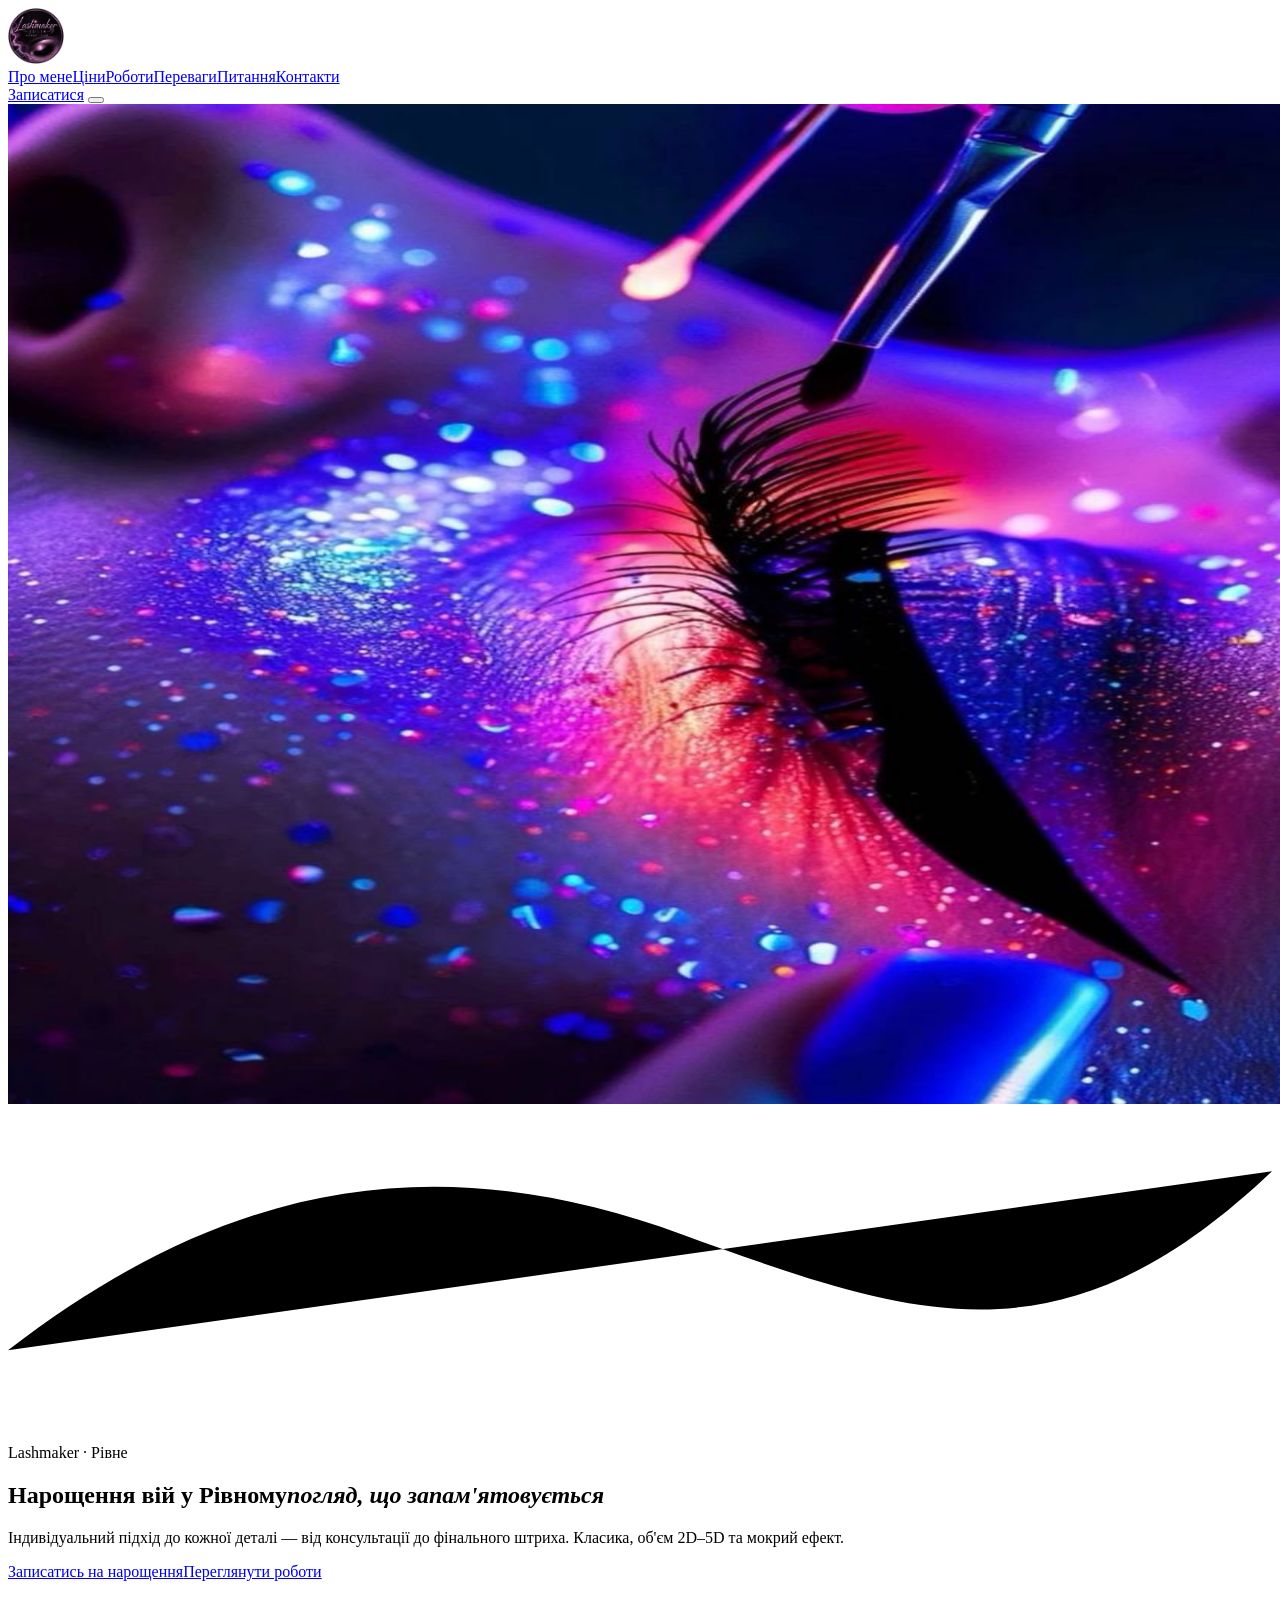
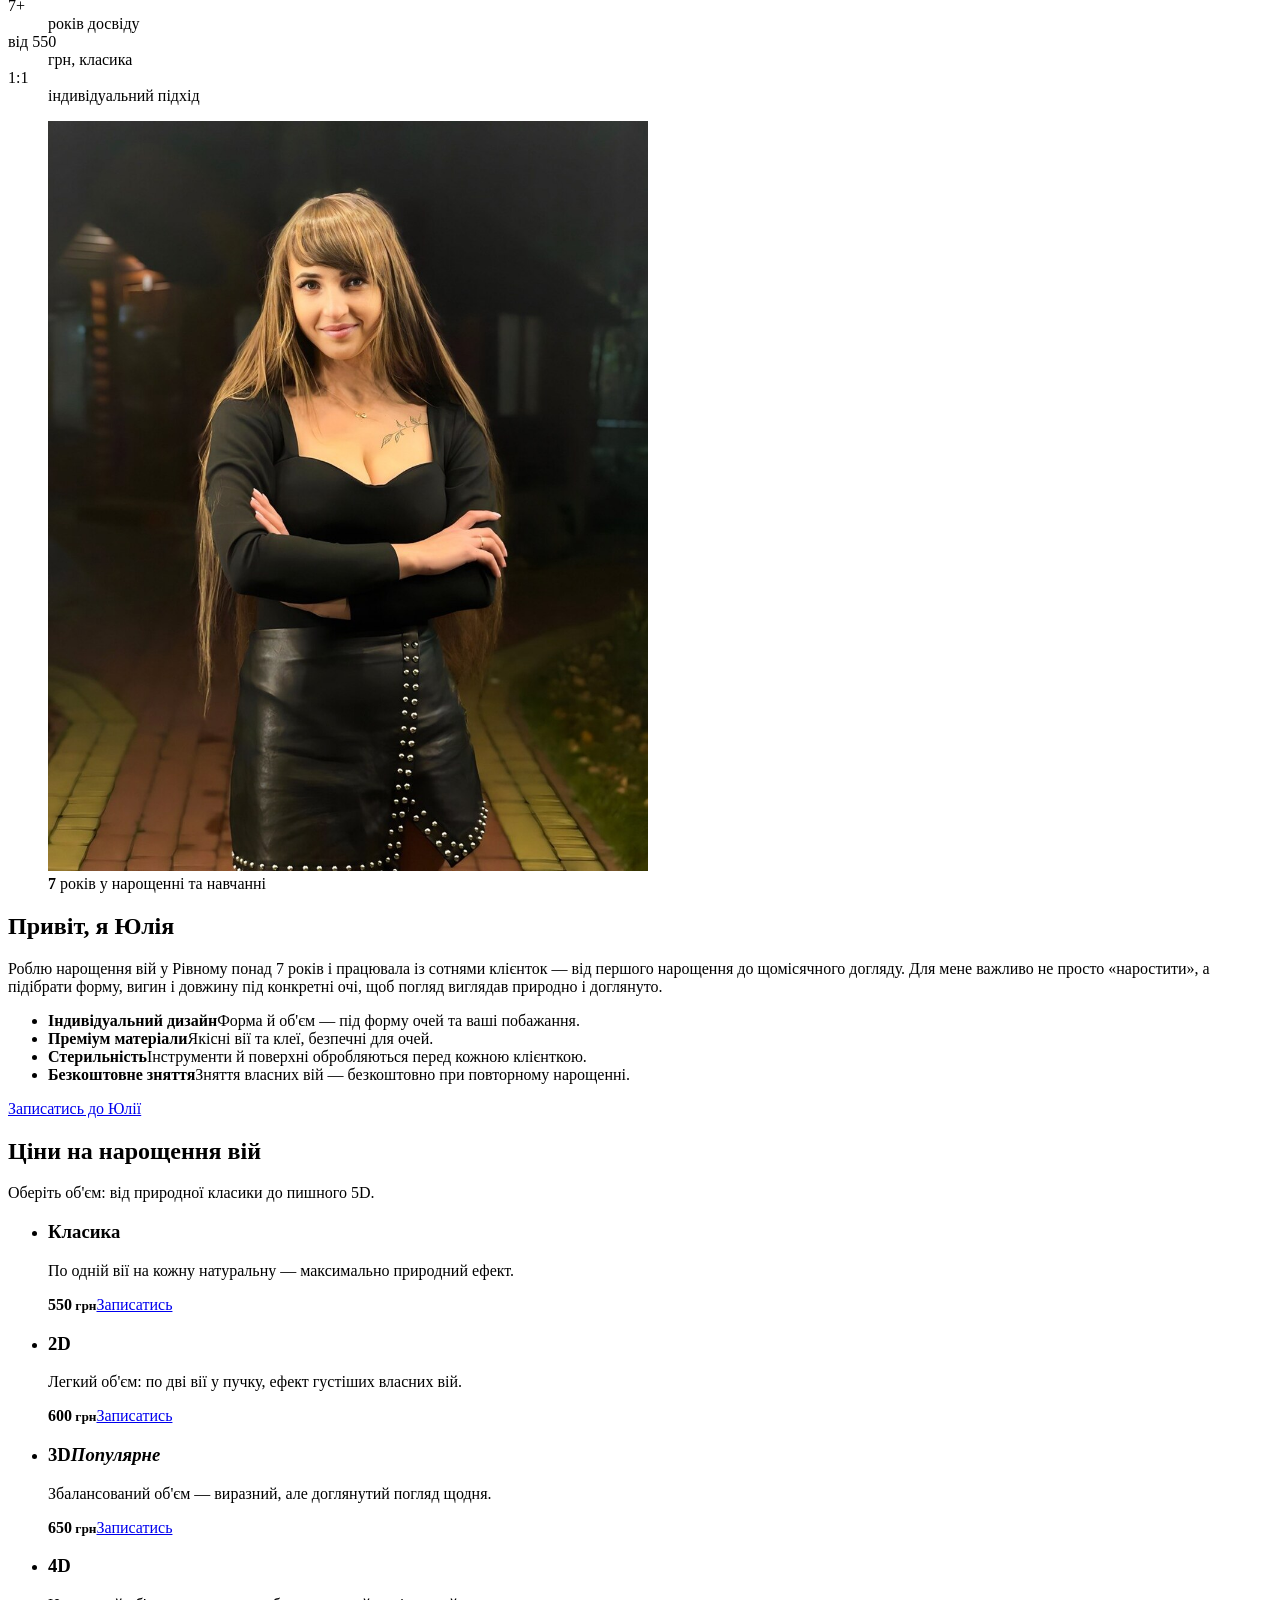
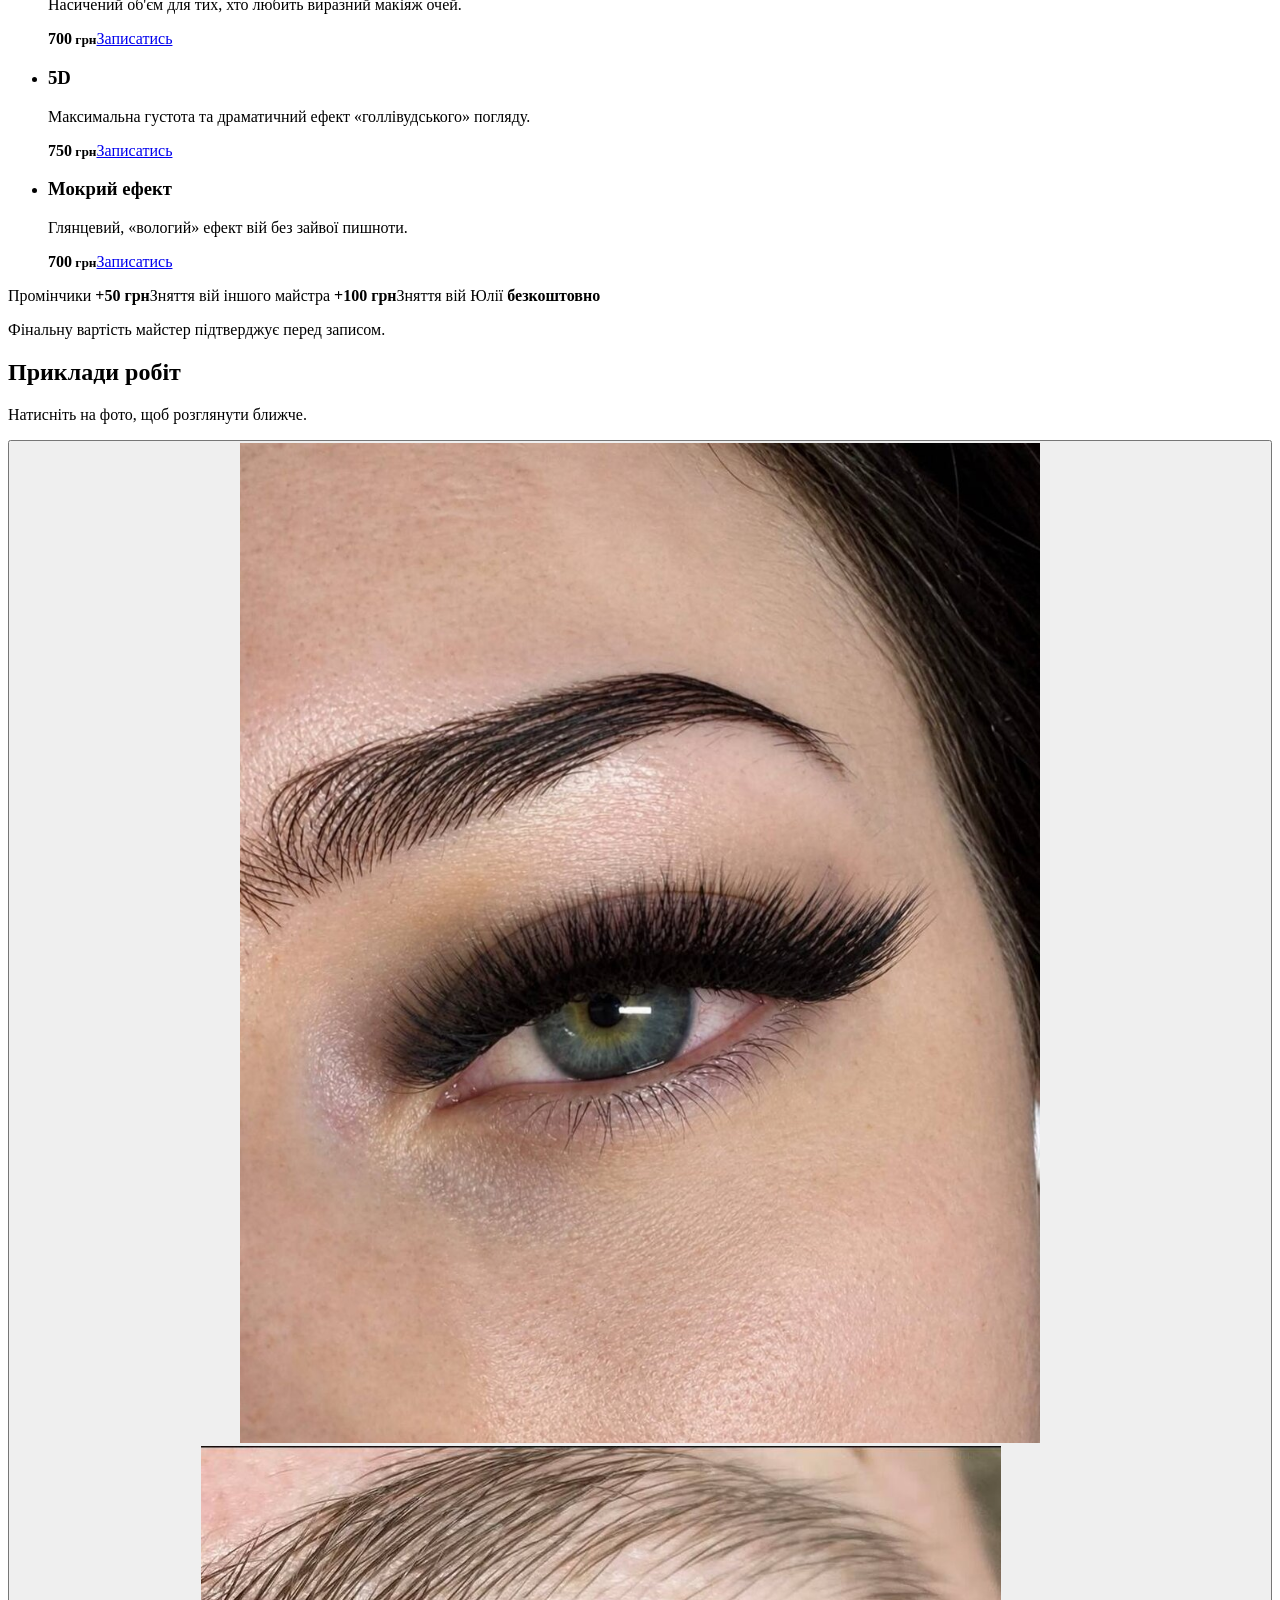
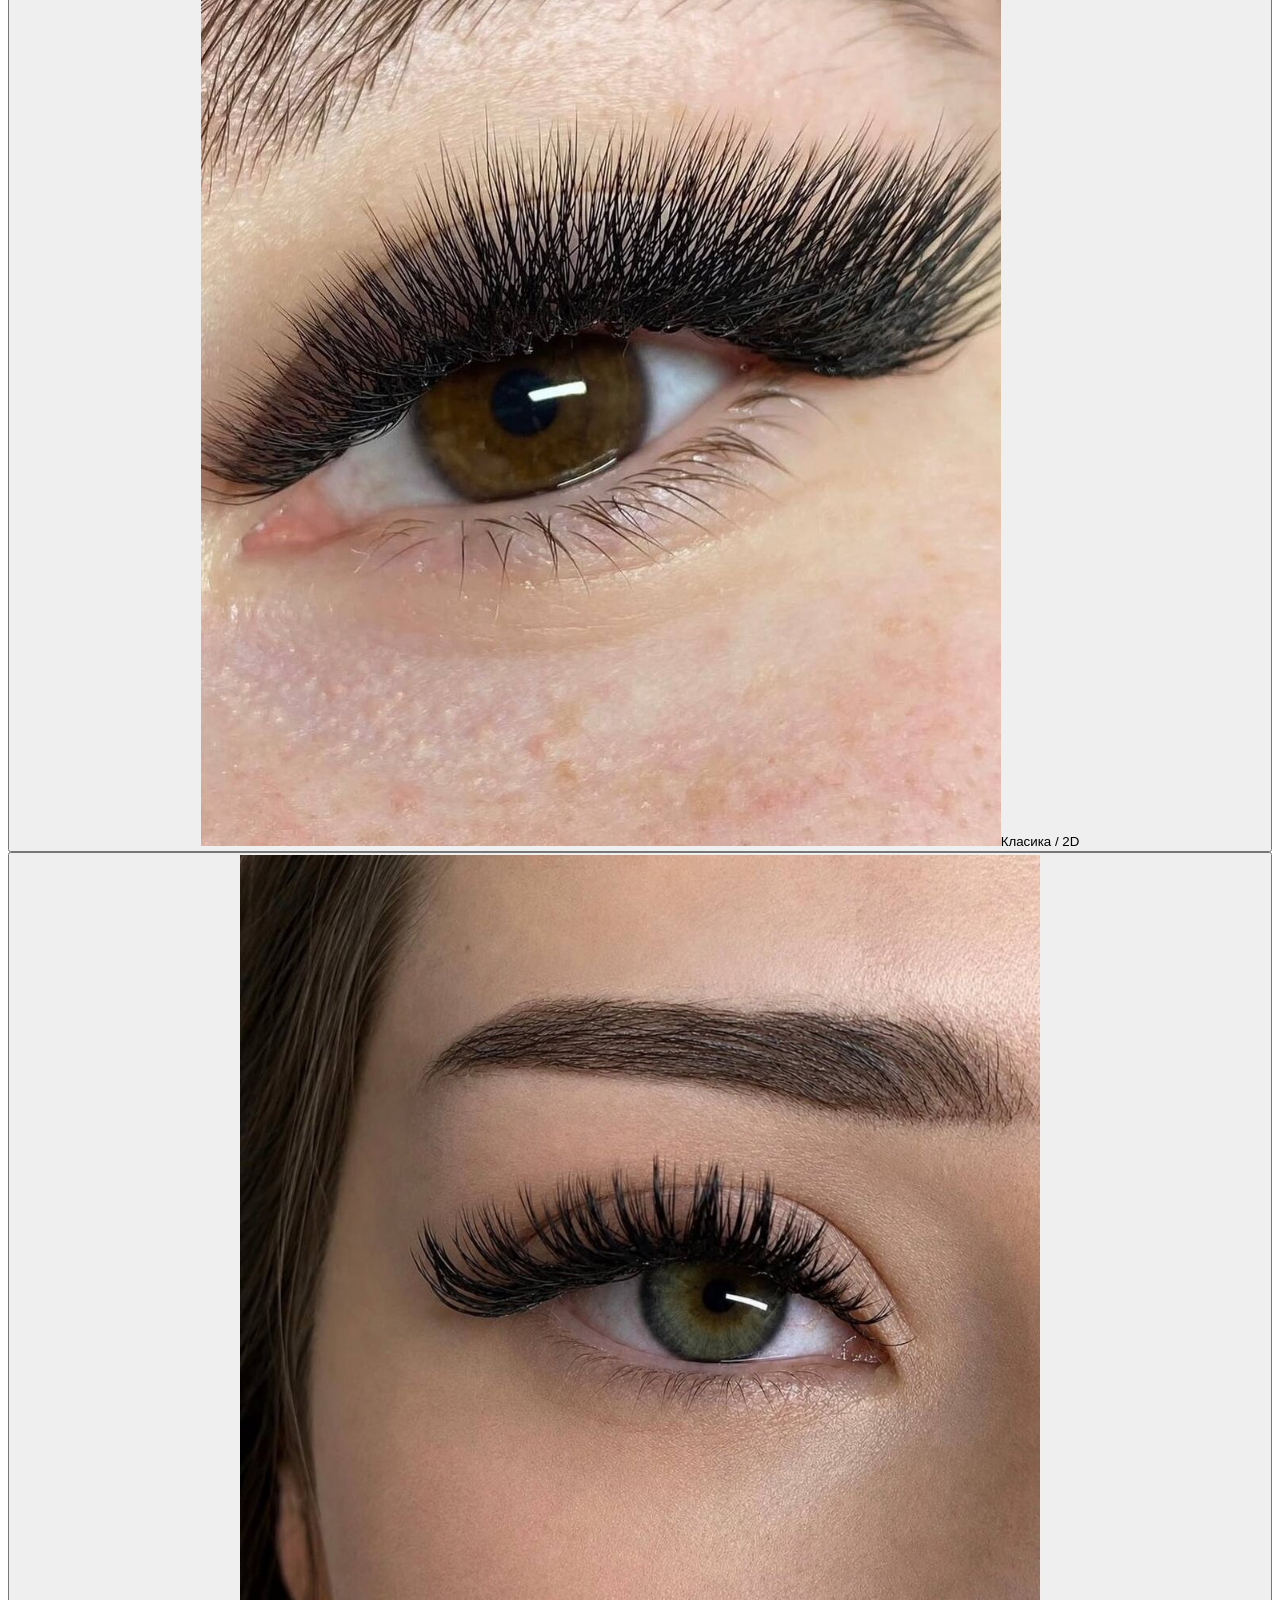
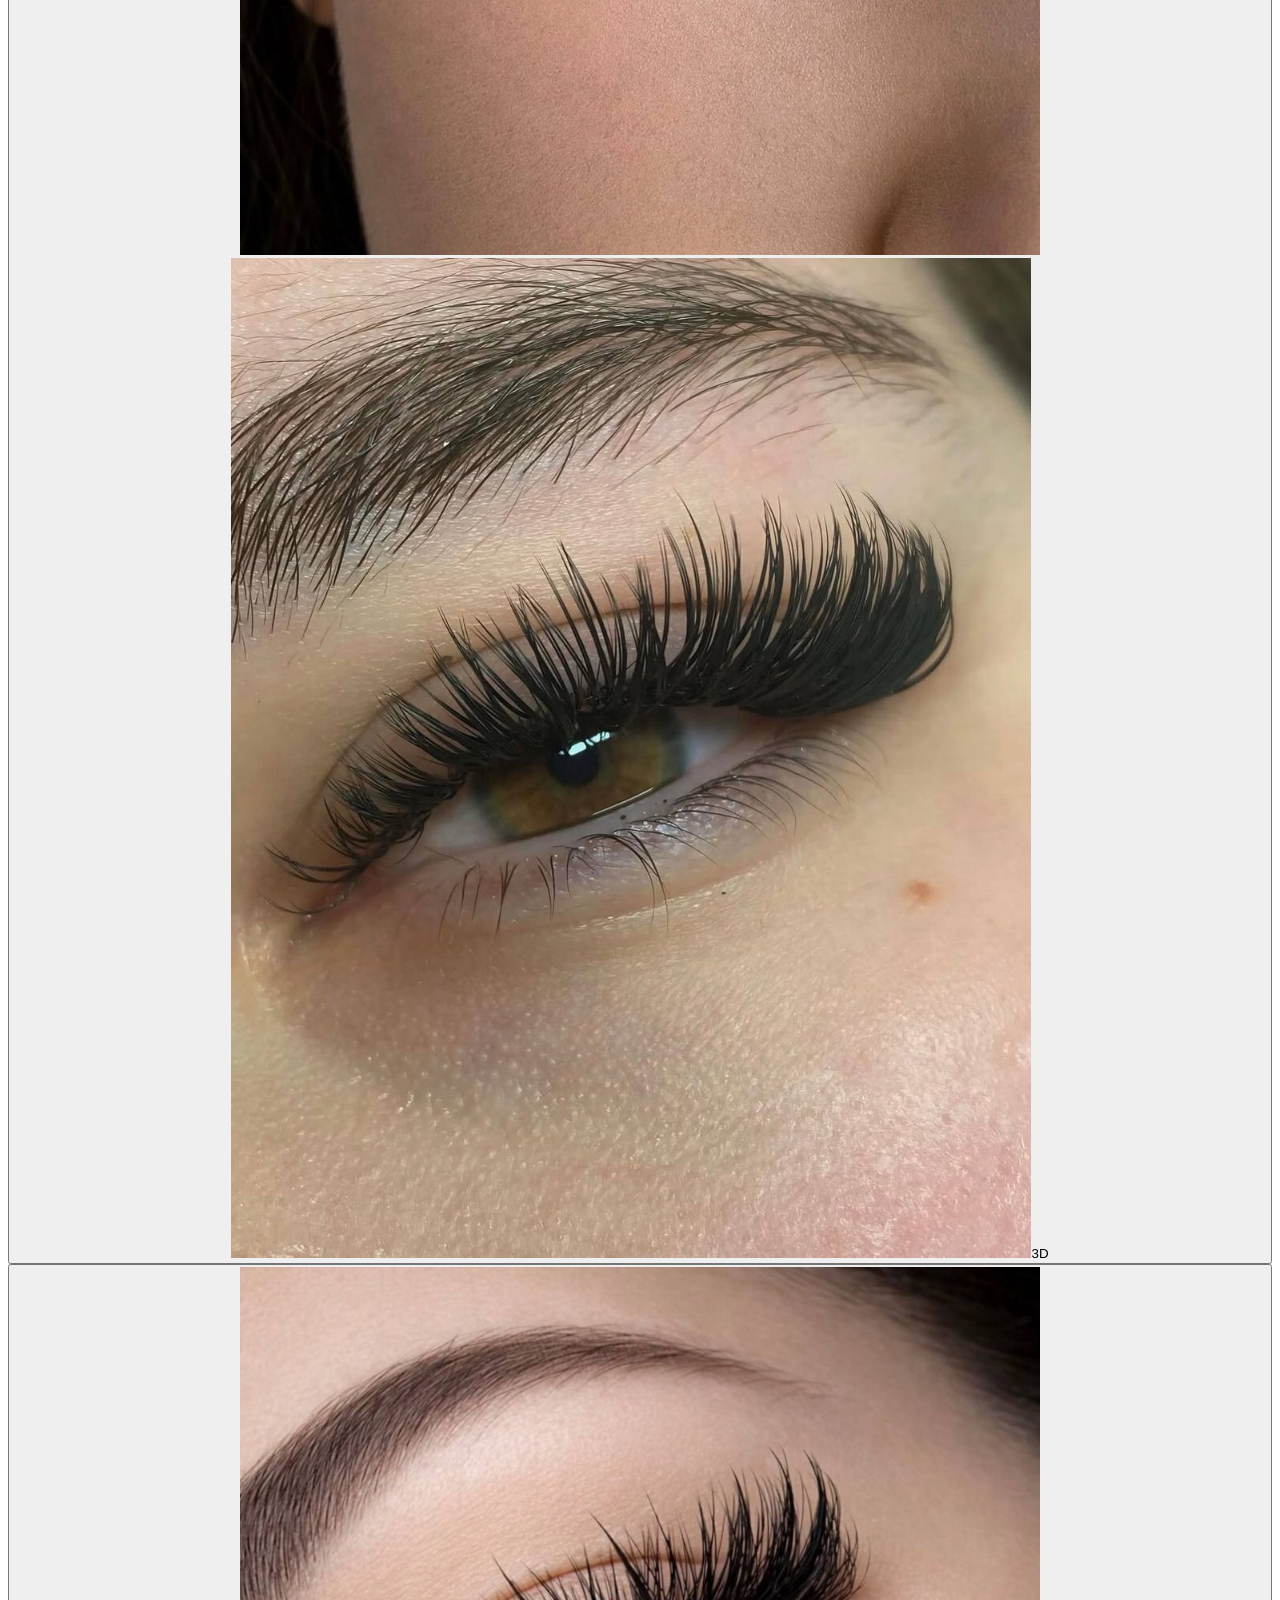
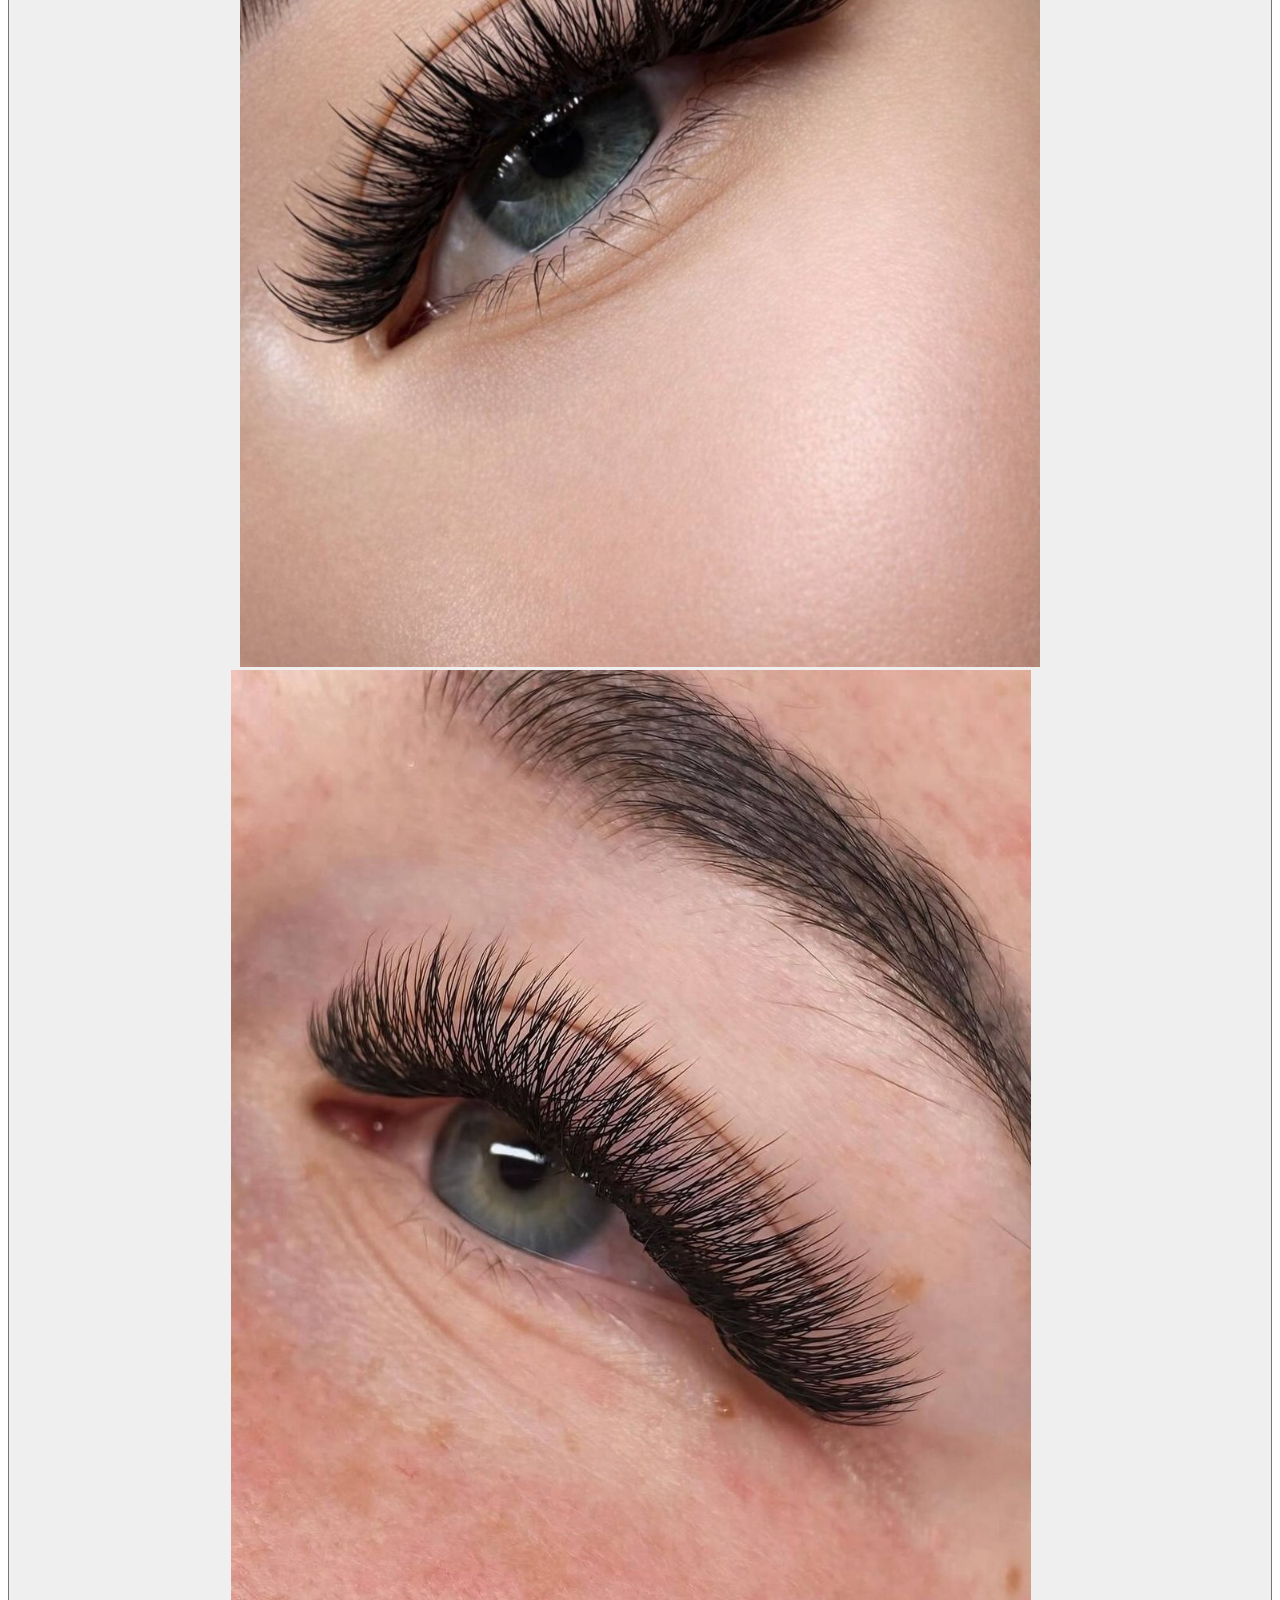
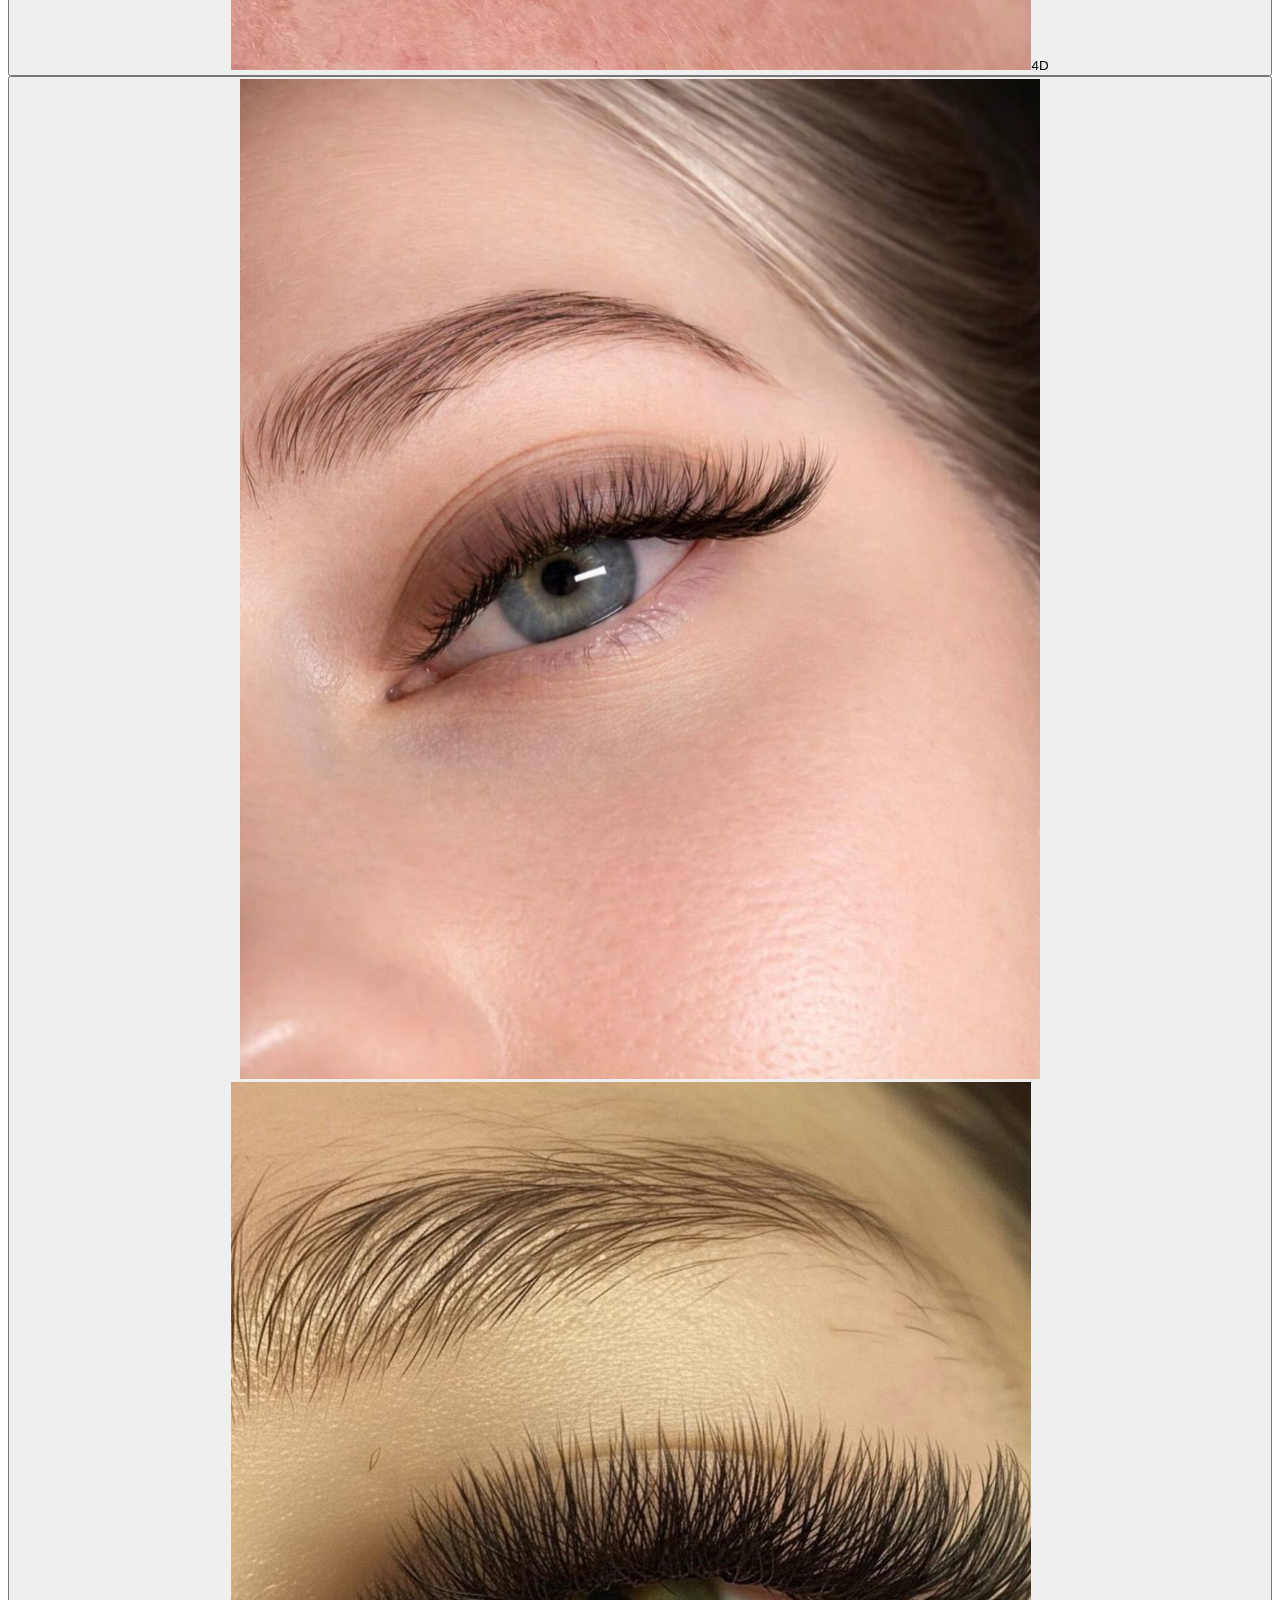
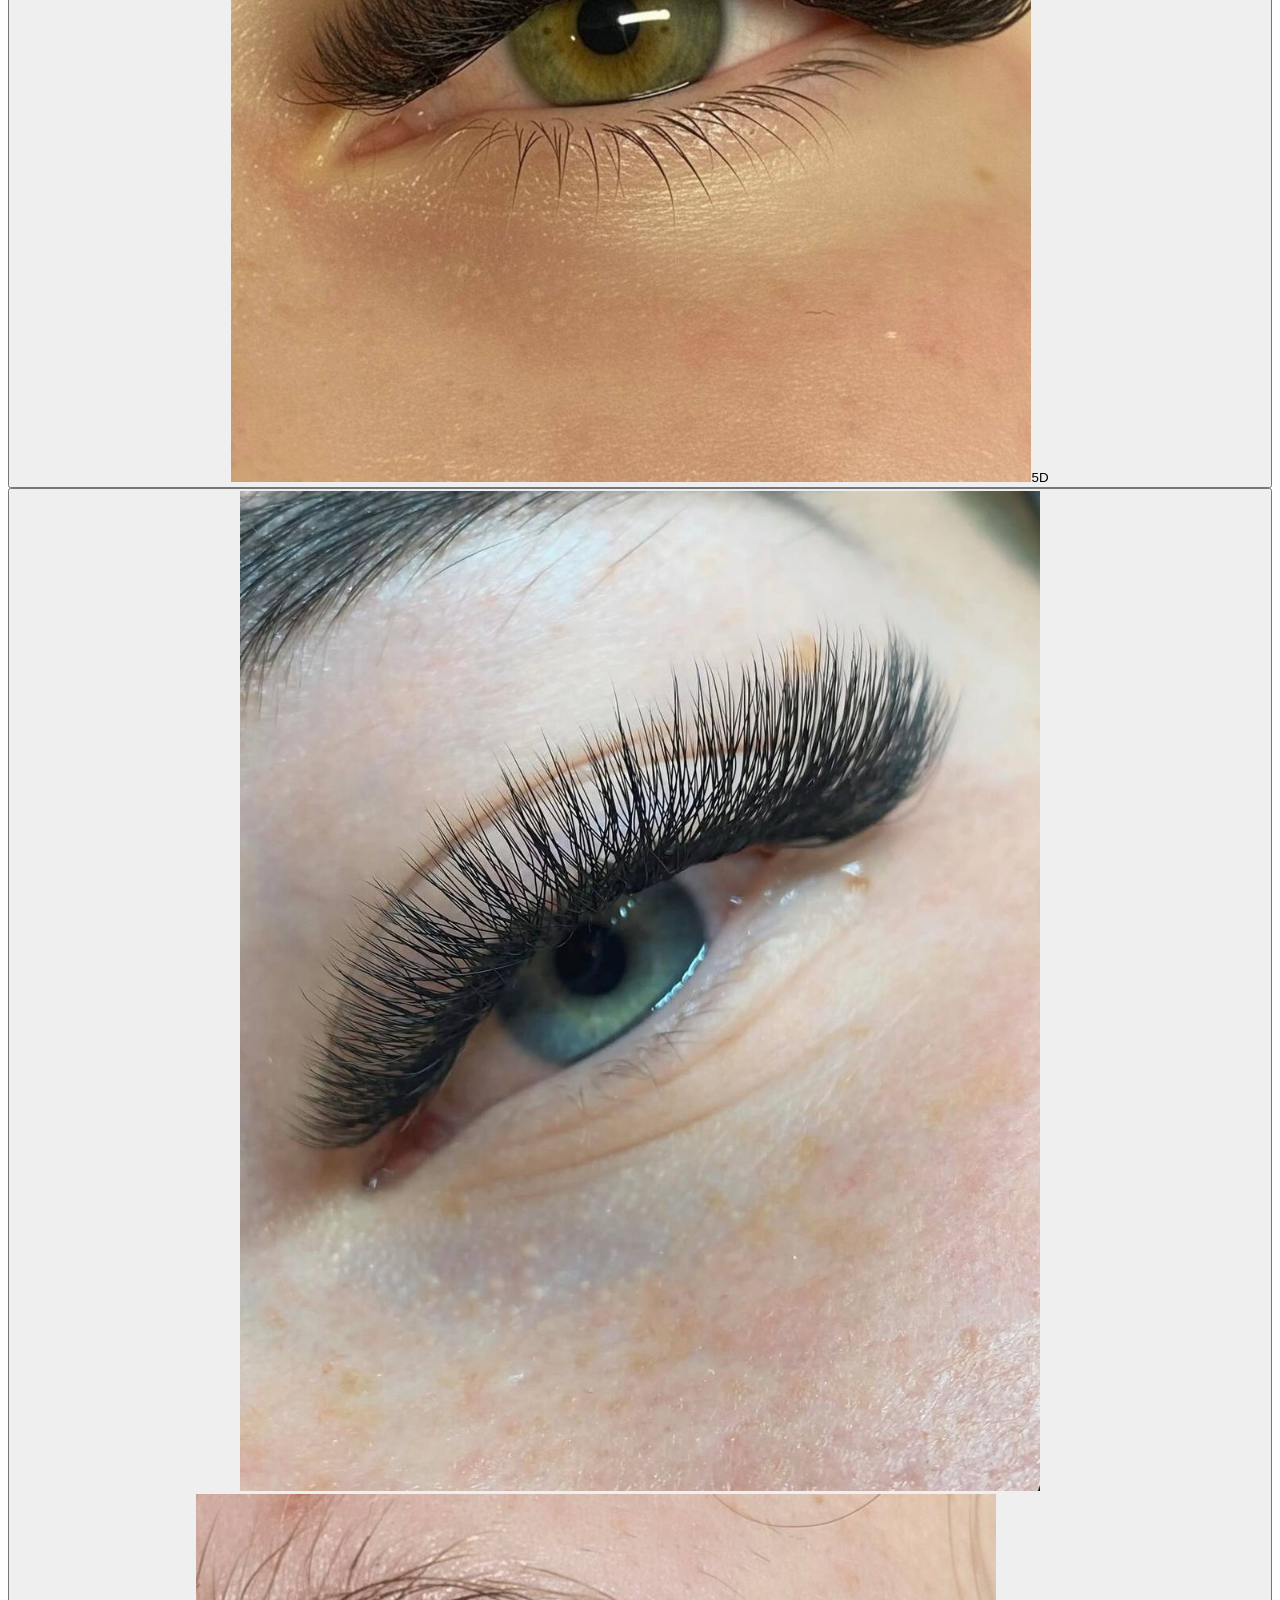
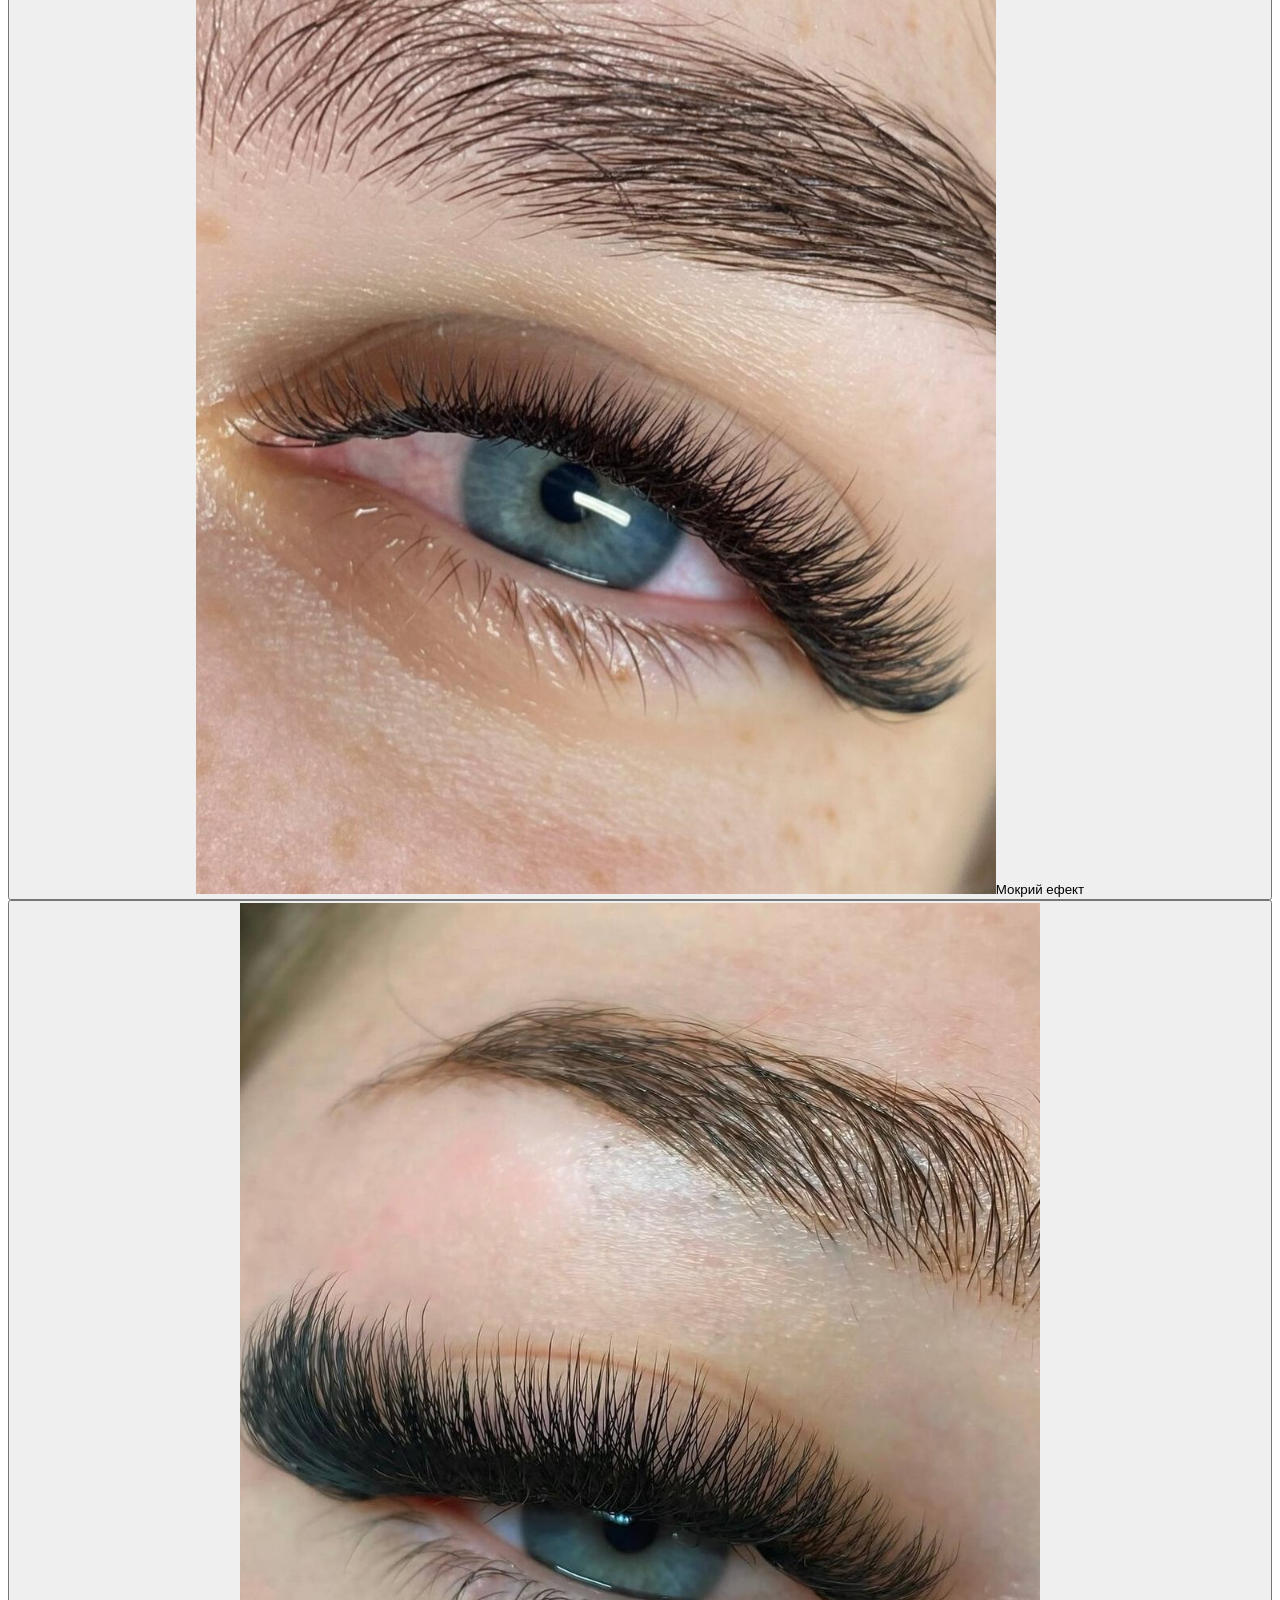
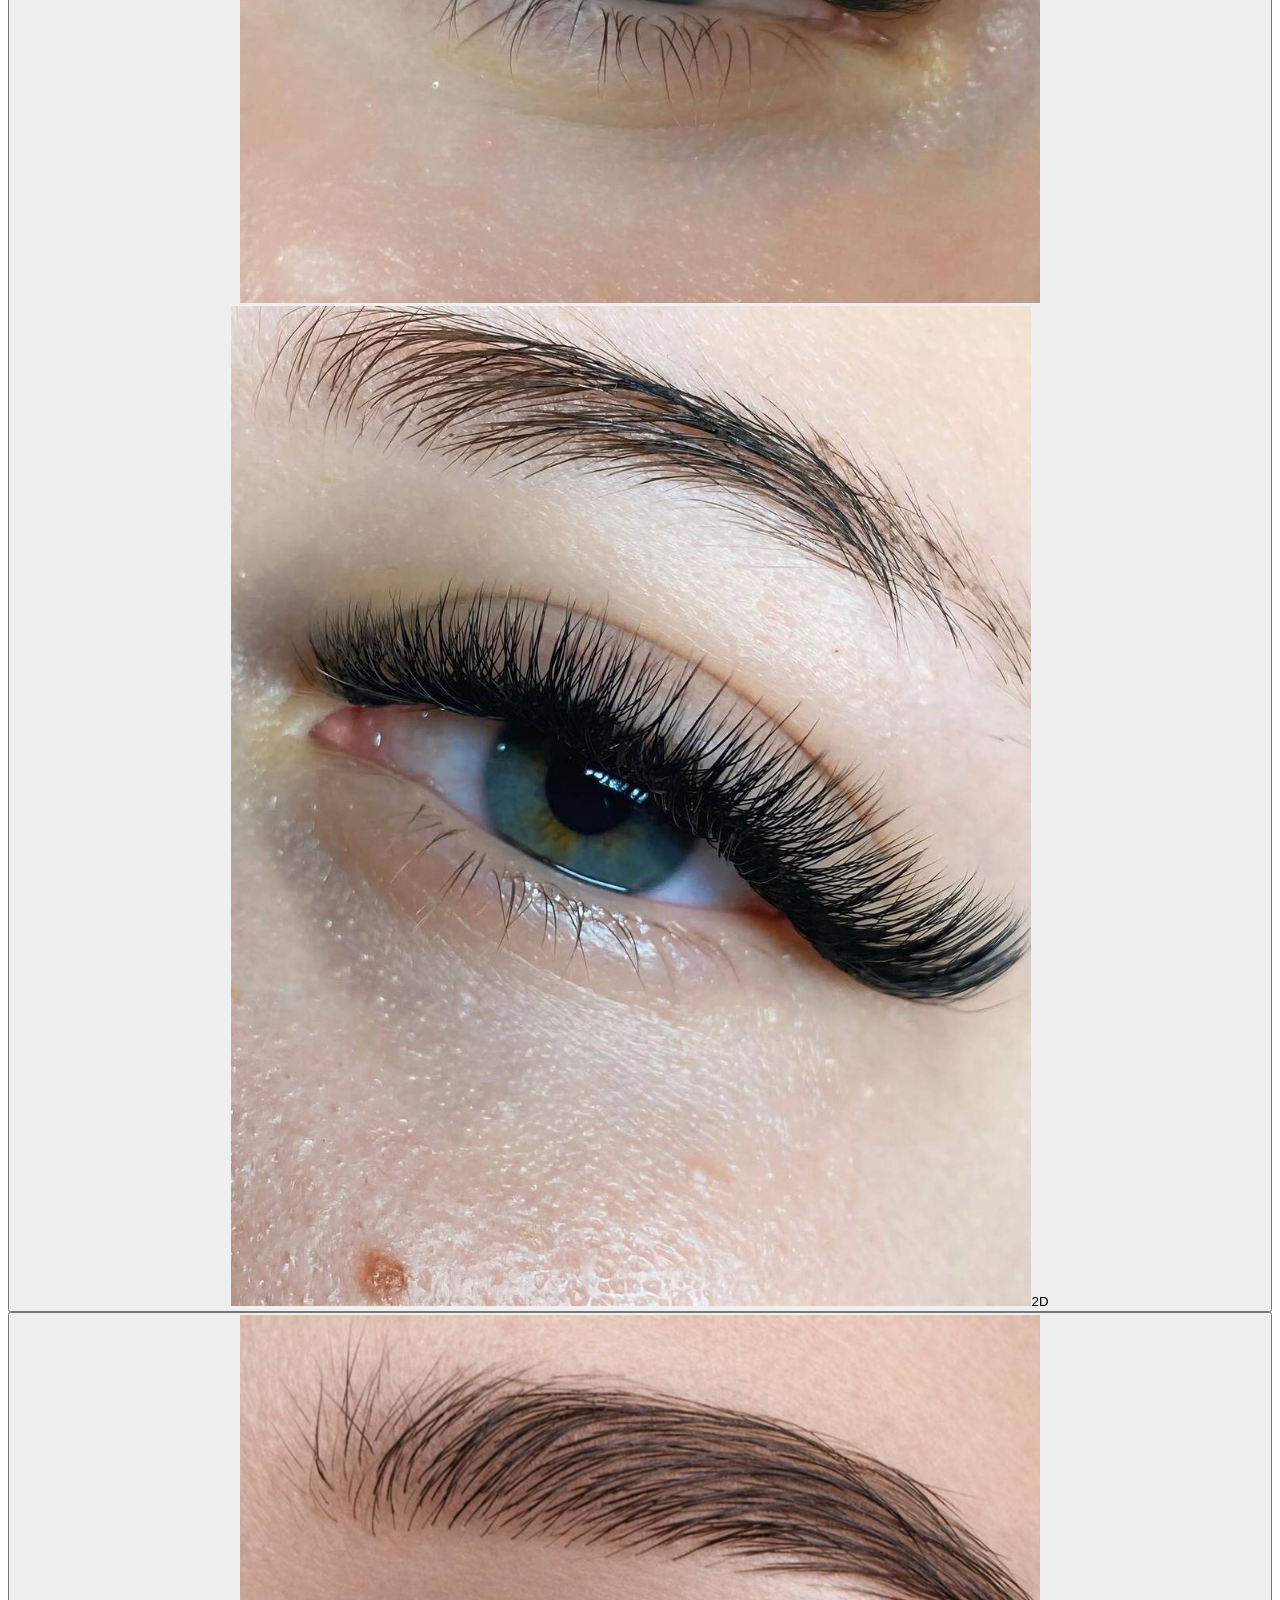
==== commit db762001: "Update index.html" ====
--- a/index.html
+++ b/index.html
@@ -36,7 +36,7 @@
 <svg class="curve" viewBox="0 0 1200 300" aria-hidden="true"><path pathLength="1" d="M0 230C220 60 420 40 640 120S1000 250 1200 60"/></svg>
 <div class="wrap hero-in">
 <p class="eyebrow">Lashmaker · Рівне</p>
-<h1><span class="ln"><span>Нарощення вій у Рівному:</span></span><span class="ln"><span><em>погляд, що запам'ятовується</em></span></span></h1>
+<h1><span class="ln"><span>Нарощення вій у Рівному</span></span><span class="ln"><span><em>погляд, що запам'ятовується</em></span></span></h1>
 <p class="lede">Індивідуальний підхід до кожної деталі — від консультації до фінального штриха. Класика, об'єм 2D–5D та мокрий ефект.</p>
 <div class="acts"><a class="btn shine magnetic" href="#contacts">Записатись на нарощення</a><a class="btn ghost magnetic" href="#catalog">Переглянути роботи</a></div>
 <dl class="stats"><div><dt>7+</dt><dd>років досвіду</dd></div><div><dt>від 550</dt><dd>грн, класика</dd></div><div><dt>1:1</dt><dd>індивідуальний підхід</dd></div></dl>
--- a/css/style.css
+++ b/css/style.css
@@ -1,557 +1,98 @@
-/* =========================================================
-   ЮЛІЯ LASHMAKER — стилі сайту
-   Токени, типографіка, компоненти, адаптив
-   ========================================================= */
+<!DOCTYPE html>
+<html lang="uk">
+<head>
+<meta charset="UTF-8">
+<meta name="viewport" content="width=device-width,initial-scale=1">
+<title>Нарощення вій у Рівному — Юлія Lashmaker | від 550 грн</title>
+<meta name="description" content="Нарощення вій у Рівному від Юлії: класика, 2D, 3D, 4D, 5D, мокрий ефект. Досвід 7+ років, індивідуальний підхід, ціни від 550 грн. Запис у Telegram, Viber, Instagram.">
+<meta name="theme-color" content="#0b0308">
+<link rel="canonical" href="https://lashmakerjulia.github.io/">
+<link rel="alternate" hreflang="uk" href="https://lashmakerjulia.github.io/">
+<meta property="og:type" content="website"><meta property="og:locale" content="uk_UA"><meta property="og:site_name" content="Юлія Lashmaker">
+<meta property="og:url" content="https://lashmakerjulia.github.io/">
+<meta property="og:title" content="Нарощення вій у Рівному — Юлія Lashmaker">
+<meta property="og:description" content="Класика, 2D–5D та мокрий ефект. Досвід 7+ років. Ціни від 550 грн.">
+<meta property="og:image" content="https://lashmakerjulia.github.io/images/about/julia.jpg">
+<meta name="twitter:card" content="summary_large_image">
+<link rel="icon" href="images/brand/favicon.png" type="image/png">
+<link rel="apple-touch-icon" href="images/brand/logo-circle.png">
+<link rel="preload" as="image" href="images/hero/style-4-glitter.jpg" fetchpriority="high">
+<link rel="preconnect" href="https://fonts.googleapis.com"><link rel="preconnect" href="https://fonts.gstatic.com" crossorigin>
+<link href="https://fonts.googleapis.com/css2?family=Cormorant+Garamond:ital,wght@0,500;0,600;1,500;1,600&family=Onest:wght@400;500;600;700&display=swap" rel="stylesheet">
+<link rel="stylesheet" href="css/style.css">
+<script type="application/ld+json">{"@context": "https://schema.org", "@type": "BeautySalon", "@id": "https://lashmakerjulia.github.io/#salon", "name": "Юлія Lashmaker", "description": "Нарощення вій у Рівному: класика, 2D–5D, мокрий ефект. Досвід 7+ років.", "url": "https://lashmakerjulia.github.io/", "image": "https://lashmakerjulia.github.io/images/about/julia.jpg", "logo": "https://lashmakerjulia.github.io/images/brand/logo-circle.png", "telephone": "+380975141625", "priceRange": "550–750 UAH", "address": {"@type": "PostalAddress", "addressLocality": "Рівне", "addressRegion": "Рівненська область", "addressCountry": "UA"}, "areaServed": {"@type": "City", "name": "Рівне"}, "sameAs": ["https://t.me/yulka981025", "https://www.instagram.com/lashmaker_julia?igsh=aXppcG93MXJpdjR1&igsi=aXppcG93MXJpdjR1"], "hasOfferCatalog": {"@type": "OfferCatalog", "name": "Нарощення вій", "itemListElement": [{"@type": "Offer", "priceCurrency": "UAH", "price": "550", "itemOffered": {"@type": "Service", "name": "Нарощення вій Класика", "areaServed": "Рівне"}}, {"@type": "Offer", "priceCurrency": "UAH", "price": "600", "itemOffered": {"@type": "Service", "name": "Нарощення вій 2D", "areaServed": "Рівне"}}, {"@type": "Offer", "priceCurrency": "UAH", "price": "650", "itemOffered": {"@type": "Service", "name": "Нарощення вій 3D", "areaServed": "Рівне"}}, {"@type": "Offer", "priceCurrency": "UAH", "price": "700", "itemOffered": {"@type": "Service", "name": "Нарощення вій 4D", "areaServed": "Рівне"}}, {"@type": "Offer", "priceCurrency": "UAH", "price": "750", "itemOffered": {"@type": "Service", "name": "Нарощення вій 5D", "areaServed": "Рівне"}}, {"@type": "Offer", "priceCurrency": "UAH", "price": "700", "itemOffered": {"@type": "Service", "name": "Нарощення вій Мокрий ефект", "areaServed": "Рівне"}}]}}</script><script type="application/ld+json">{"@context": "https://schema.org", "@type": "FAQPage", "mainEntity": [{"@type": "Question", "name": "Скільки коштує нарощення вій у Рівному?", "acceptedAnswer": {"@type": "Answer", "text": "У Юлії класика коштує 550 грн, 2D — 600 грн, 3D — 650 грн, 4D та мокрий ефект — по 700 грн, 5D — 750 грн. Промінчики — +50 грн. Остаточну вартість майстер підтверджує перед записом."}}, {"@type": "Question", "name": "Чим відрізняються 2D, 3D, 4D і 5D?", "acceptedAnswer": {"@type": "Answer", "text": "Цифра — це кількість тонких вій у пучку на одну натуральну. 2D дає легкий об'єм, 3D — збалансований, 4D — насичений, 5D — максимально густий ефект. Класика — одна вія на одну натуральну."}}, {"@type": "Question", "name": "Скільки коштує зняття вій?", "acceptedAnswer": {"@type": "Answer", "text": "Зняття вій Юлії — безкоштовно при повторному нарощенні. Зняття вій іншого майстра — 100 грн."}}, {"@type": "Question", "name": "Як записатися на нарощення вій у Рівному?", "acceptedAnswer": {"@type": "Answer", "text": "Напишіть Юлії в Telegram, Instagram або Viber чи зателефонуйте за номером +380 97 514 16 25 — вона підбере зручний час."}}]}</script>
+</head>
+<body>
+<div class="glow" aria-hidden="true"></div>
+<header class="hd">
+<a href="#top" class="brand" aria-label="Юлія Lashmaker — на початок"><img src="images/brand/logo-circle.png" alt="Логотип Lashmaker Julia" width="56" height="56"></a>
+<nav id="nav" aria-label="Головне меню"><a href="#about">Про мене</a><a href="#services">Ціни</a><a href="#catalog">Роботи</a><a href="#why">Переваги</a><a href="#faq">Питання</a><a href="#contacts">Контакти</a></nav>
+<a class="btn shine magnetic" href="#contacts">Записатися</a>
+<button class="burger" aria-label="Меню" aria-expanded="false" aria-controls="nav"><i></i><i></i></button>
+</header>
+<main id="top">
+<section class="hero">
+<img class="hero-img" src="images/hero/style-4-glitter.jpg" alt="" width="1600" height="1000" fetchpriority="high">
+<svg class="curve" viewBox="0 0 1200 300" aria-hidden="true"><path pathLength="1" d="M0 230C220 60 420 40 640 120S1000 250 1200 60"/></svg>
+<div class="wrap hero-in">
+<p class="eyebrow">Lashmaker · Рівне</p>
+<h1><span class="ln"><span>Нарощення вій у Рівному</span></span><span class="ln"><span><em>погляд, що запам'ятовується</em></span></span></h1>
+<p class="lede">Індивідуальний підхід до кожної деталі — від консультації до фінального штриха. Класика, об'єм 2D–5D та мокрий ефект.</p>
+<div class="acts"><a class="btn shine magnetic" href="#contacts">Записатись на нарощення</a><a class="btn ghost magnetic" href="#catalog">Переглянути роботи</a></div>
+<dl class="stats"><div><dt>7+</dt><dd>років досвіду</dd></div><div><dt>від 550</dt><dd>грн, класика</dd></div><div><dt>1:1</dt><dd>індивідуальний підхід</dd></div></dl>
+</div>
+</section>
 
-:root{
-  --bg:            #0b0308;
-  --bg-soft:       #150810;
-  --bg-card:       #1a0b14;
-  --pink:          #ff2f7e;
-  --pink-soft:     #ff6fa8;
-  --pink-deep:     #c81361;
-  --rose:          #ffc2df;
-  --gold:          #d9a35c;
-  --gold-soft:     #f0c98a;
-  --ink:           #fbeef5;
-  --muted:         #cdb0bd;
-  --muted-dim:     #8f7480;
-  --glass-bd:      rgba(255,255,255,0.08);
-  --glass-bg:      rgba(255,255,255,0.035);
+<section class="sec wrap about" id="about">
+<figure class="reveal"><img src="images/about/julia.jpg" alt="Юлія — майстер нарощення вій у Рівному" width="600" height="750" loading="lazy"><figcaption><b>7</b> років у нарощенні та навчанні</figcaption></figure>
+<div class="reveal">
+<h2>Привіт, я Юлія</h2>
+<p>Роблю нарощення вій у Рівному понад 7 років і працювала із сотнями клієнток — від першого нарощення до щомісячного догляду. Для мене важливо не просто «наростити», а підібрати форму, вигин і довжину під конкретні очі, щоб погляд виглядав природно і доглянуто.</p>
+<ul class="pts"><li><b>Індивідуальний дизайн</b>Форма й об'єм — під форму очей та ваші побажання.</li><li><b>Преміум матеріали</b>Якісні вії та клеї, безпечні для очей.</li><li><b>Стерильність</b>Інструменти й поверхні обробляються перед кожною клієнткою.</li><li><b>Безкоштовне зняття</b>Зняття власних вій — безкоштовно при повторному нарощенні.</li></ul>
+<a class="btn shine magnetic" href="#contacts">Записатись до Юлії</a>
+</div>
+</section>
 
-  --font-display:  'Cormorant Garamond', Georgia, 'Times New Roman', serif;
-  --font-body:     'Manrope', -apple-system, Segoe UI, Arial, sans-serif;
+<section class="sec wrap" id="services">
+<h2 class="reveal">Ціни на нарощення вій</h2>
+<p class="sub reveal">Оберіть об'єм: від природної класики до пишного 5D.</p>
+<ul class="menu"><li class="reveal"><div><h3>Класика</h3><p>По одній вії на кожну натуральну — максимально природний ефект.</p></div><b>550<small> грн</small></b><a href="#contacts" class="go" aria-label="Записатись на Класика">Записатись</a></li><li class="reveal"><div><h3>2D</h3><p>Легкий об'єм: по дві вії у пучку, ефект густіших власних вій.</p></div><b>600<small> грн</small></b><a href="#contacts" class="go" aria-label="Записатись на 2D">Записатись</a></li><li class="reveal hot"><div><h3>3D<em>Популярне</em></h3><p>Збалансований об'єм — виразний, але доглянутий погляд щодня.</p></div><b>650<small> грн</small></b><a href="#contacts" class="go" aria-label="Записатись на 3D">Записатись</a></li><li class="reveal"><div><h3>4D</h3><p>Насичений об'єм для тих, хто любить виразний макіяж очей.</p></div><b>700<small> грн</small></b><a href="#contacts" class="go" aria-label="Записатись на 4D">Записатись</a></li><li class="reveal"><div><h3>5D</h3><p>Максимальна густота та драматичний ефект «голлівудського» погляду.</p></div><b>750<small> грн</small></b><a href="#contacts" class="go" aria-label="Записатись на 5D">Записатись</a></li><li class="reveal"><div><h3>Мокрий ефект</h3><p>Глянцевий, «вологий» ефект вій без зайвої пишноти.</p></div><b>700<small> грн</small></b><a href="#contacts" class="go" aria-label="Записатись на Мокрий ефект">Записатись</a></li></ul>
+<div class="extra reveal"><span>Промінчики <b>+50 грн</b></span><span>Зняття вій іншого майстра <b>+100 грн</b></span><span>Зняття вій Юлії <b>безкоштовно</b></span></div>
+<p class="note reveal">Фінальну вартість майстер підтверджує перед записом.</p>
+</section>
 
-  --container: 1180px;
-  --radius-lg: 28px;
-  --radius-md: 18px;
-  --radius-sm: 10px;
+<section class="sec wrap" id="catalog">
+<h2 class="reveal">Приклади робіт</h2>
+<p class="sub reveal">Натисніть на фото, щоб розглянути ближче.</p>
+<div class="grid"><button class="tile tall" style="--d:9s" data-g="images/catalog/work-01.jpg" aria-label="Відкрити фото: Класика / 2D"><img src="images/catalog/work-01.jpg" alt="Нарощення вій Класика / 2D у Рівному — робота Юлії" loading="lazy" width="800" height="1000"><img src="images/catalog/work-08.jpg" alt="" loading="lazy" width="800" height="1000"><span>Класика / 2D</span></button><button class="tile " style="--d:10s" data-g="images/catalog/work-02.jpg" aria-label="Відкрити фото: 3D"><img src="images/catalog/work-02.jpg" alt="Нарощення вій 3D у Рівному — робота Юлії" loading="lazy" width="800" height="1000"><img src="images/catalog/work-09.jpg" alt="" loading="lazy" width="800" height="1000"><span>3D</span></button><button class="tile " style="--d:11s" data-g="images/catalog/work-03.jpg" aria-label="Відкрити фото: 4D"><img src="images/catalog/work-03.jpg" alt="Нарощення вій 4D у Рівному — робота Юлії" loading="lazy" width="800" height="1000"><img src="images/catalog/work-10.jpg" alt="" loading="lazy" width="800" height="1000"><span>4D</span></button><button class="tile tall" style="--d:12s" data-g="images/catalog/work-04.jpg" aria-label="Відкрити фото: 5D"><img src="images/catalog/work-04.jpg" alt="Нарощення вій 5D у Рівному — робота Юлії" loading="lazy" width="800" height="1000"><img src="images/catalog/work-11.jpg" alt="" loading="lazy" width="800" height="1000"><span>5D</span></button><button class="tile " style="--d:9s" data-g="images/catalog/work-05.jpg" aria-label="Відкрити фото: Мокрий ефект"><img src="images/catalog/work-05.jpg" alt="Нарощення вій Мокрий ефект у Рівному — робота Юлії" loading="lazy" width="800" height="1000"><img src="images/catalog/work-12.jpg" alt="" loading="lazy" width="800" height="1000"><span>Мокрий ефект</span></button><button class="tile " style="--d:10s" data-g="images/catalog/work-06.jpg" aria-label="Відкрити фото: 2D"><img src="images/catalog/work-06.jpg" alt="Нарощення вій 2D у Рівному — робота Юлії" loading="lazy" width="800" height="1000"><img src="images/catalog/work-13.jpg" alt="" loading="lazy" width="800" height="1000"><span>2D</span></button><button class="tile " style="--d:11s" data-g="images/catalog/work-07.jpg" aria-label="Відкрити фото: Класика"><img src="images/catalog/work-07.jpg" alt="Нарощення вій Класика у Рівному — робота Юлії" loading="lazy" width="800" height="1000"><img src="images/catalog/work-14.jpg" alt="" loading="lazy" width="800" height="1000"><span>Класика</span></button><button class="tile " style="--d:12s" data-g="images/catalog/work-08.jpg" aria-label="Відкрити фото: 3D"><img src="images/catalog/work-08.jpg" alt="Нарощення вій 3D у Рівному — робота Юлії" loading="lazy" width="800" height="1000"><img src="images/catalog/work-01.jpg" alt="" loading="lazy" width="800" height="1000"><span>3D</span></button></div><i hidden data-g="images/catalog/work-09.jpg"></i><i hidden data-g="images/catalog/work-10.jpg"></i><i hidden data-g="images/catalog/work-11.jpg"></i><i hidden data-g="images/catalog/work-12.jpg"></i><i hidden data-g="images/catalog/work-13.jpg"></i><i hidden data-g="images/catalog/work-14.jpg"></i>
+<p class="more"><a class="btn ghost magnetic" href="https://www.instagram.com/lashmaker_julia?igsh=aXppcG93MXJpdjR1&igsi=aXppcG93MXJpdjR1" target="_blank" rel="noopener">Більше робіт в Instagram</a></p>
+</section>
 
-  --ease: cubic-bezier(.22,.68,0,1);
-}
+<section class="sec wrap" id="why">
+<h2 class="reveal">Досвід, який відчувається</h2>
+<div class="why">
+<article class="reveal"><h3>Досвід і техніка</h3><p>7 років практики — відточене накладання, акуратна ізоляція вій і комфорт навіть при чутливих очах.</p></article>
+<article class="reveal"><h3>Дбайливий підхід</h3><p>Клей і вії підбираються індивідуально з урахуванням стану ваших власних вій.</p></article>
+<article class="reveal"><h3>Підтримка після процедури</h3><p>Юлія пояснює правила догляду, щоб результат тримався якнайдовше.</p></article>
+</div>
+</section>
 
-*, *::before, *::after{ box-sizing: border-box; }
-html{ scroll-behavior: smooth; }
+<section class="sec wrap faq" id="faq">
+<h2 class="reveal">Часті питання</h2>
+<details class="reveal"><summary>Скільки коштує нарощення вій у Рівному?</summary><p>У Юлії класика коштує 550 грн, 2D — 600 грн, 3D — 650 грн, 4D та мокрий ефект — по 700 грн, 5D — 750 грн. Промінчики — +50 грн. Остаточну вартість майстер підтверджує перед записом.</p></details><details class="reveal"><summary>Чим відрізняються 2D, 3D, 4D і 5D?</summary><p>Цифра — це кількість тонких вій у пучку на одну натуральну. 2D дає легкий об'єм, 3D — збалансований, 4D — насичений, 5D — максимально густий ефект. Класика — одна вія на одну натуральну.</p></details><details class="reveal"><summary>Скільки коштує зняття вій?</summary><p>Зняття вій Юлії — безкоштовно при повторному нарощенні. Зняття вій іншого майстра — 100 грн.</p></details><details class="reveal"><summary>Як записатися на нарощення вій у Рівному?</summary><p>Напишіть Юлії в Telegram, Instagram або Viber чи зателефонуйте за номером +380 97 514 16 25 — вона підбере зручний час.</p></details>
+</section>
 
-@media (prefers-reduced-motion: reduce){
-  html{ scroll-behavior:auto; }
-  *{ animation-duration: .001ms !important; animation-iteration-count: 1 !important; transition-duration: .001ms !important; }
-}
-
-body{
-  margin:0;
-  background: var(--bg);
-  color: var(--ink);
-  font-family: var(--font-body);
-  font-size: 16px;
-  line-height: 1.6;
-  -webkit-font-smoothing: antialiased;
-  overflow-x: hidden;
-}
-
-img{ max-width:100%; display:block; }
-a{ color: inherit; text-decoration:none; }
-ul{ margin:0; padding:0; list-style:none; }
-button{ font-family: inherit; cursor:pointer; }
-
-.container{
-  max-width: var(--container);
-  margin: 0 auto;
-  padding: 0 28px;
-}
-
-/* ---------- фонові акценти ---------- */
-.bg-noise{
-  position: fixed; inset: 0; pointer-events:none; z-index: 0; opacity:.4;
-  background-image: radial-gradient(rgba(255,255,255,.025) 1px, transparent 1px);
-  background-size: 3px 3px;
-  mix-blend-mode: overlay;
-}
-.glow-orb{
-  position:absolute; border-radius:50%; filter: blur(90px); pointer-events:none; z-index:0;
-}
-
-/* ---------- eyebrow / typography ---------- */
-.eyebrow{
-  display:inline-flex; align-items:center; gap:10px;
-  font-family: var(--font-body); font-weight:700; font-size: 12px;
-  letter-spacing: .28em; text-transform: uppercase;
-  color: var(--gold-soft);
-}
-.eyebrow::before{
-  content:''; width:26px; height:1px; background: linear-gradient(90deg, transparent, var(--gold));
-}
-
-h1,h2,h3,h4{
-  font-family: var(--font-display);
-  font-weight: 600;
-  margin: 0;
-  color: var(--ink);
-}
-.section-title{
-  font-size: clamp(34px, 5vw, 56px);
-  line-height: 1.08;
-  margin: 14px 0 0;
-}
-.section-title em{
-  font-style: italic;
-  background: linear-gradient(100deg, var(--pink-soft), var(--pink), var(--pink-deep));
-  -webkit-background-clip: text; background-clip:text; color: transparent;
-}
-.section-lede{
-  max-width: 560px;
-  color: var(--muted);
-  font-size: 17px;
-  margin-top: 18px;
-}
-.section-head{
-  display:flex; flex-direction:column; align-items:flex-start;
-}
-.section-head.center{ align-items:center; text-align:center; margin-left:auto; margin-right:auto; }
-
-section{ position: relative; z-index: 1; padding: 120px 0; }
-@media (max-width: 720px){ section{ padding: 88px 0; } }
-
-/* ---------- lash-stroke divider (фірмовий елемент) ---------- */
-.lash-divider{
-  width: 100%; max-width: 720px; margin: 64px auto 0; display:block;
-  overflow: visible;
-}
-.lash-divider path{
-  fill:none; stroke: url(#lashGrad); stroke-width: 1.6; stroke-linecap: round;
-  stroke-dasharray: 340; stroke-dashoffset: 340;
-  transition: stroke-dashoffset 1.4s var(--ease);
-}
-.lash-divider.in-view path{ stroke-dashoffset: 0; }
-.lash-divider circle{
-  fill: var(--gold); opacity:0; transform-origin: center;
-  transition: opacity .6s ease .9s;
-}
-.lash-divider.in-view circle{ opacity: 1; }
-
-/* =========================================================
-   HEADER
-   ========================================================= */
-.site-header{
-  position: fixed; top:0; left:0; right:0; z-index: 100;
-  padding: 22px 0;
-  transition: background .4s ease, padding .4s ease, backdrop-filter .4s ease, border-color .4s ease;
-  border-bottom: 1px solid transparent;
-}
-.site-header.scrolled{
-  padding: 13px 0;
-  background: rgba(11,3,8,.78);
-  backdrop-filter: blur(14px) saturate(140%);
-  border-bottom: 1px solid var(--glass-bd);
-}
-.site-header .container{ display:flex; align-items:center; justify-content:space-between; gap: 24px; }
-.brand{ display:flex; align-items:center; }
-.brand img{ height: 40px; width:auto; filter: drop-shadow(0 0 14px rgba(255,47,126,.35)); }
-
-.nav-links{ display:flex; align-items:center; gap: 34px; }
-.nav-links a{
-  font-size: 14px; font-weight: 600; color: var(--muted);
-  letter-spacing: .02em; position: relative; padding: 4px 0;
-  transition: color .25s ease;
-}
-.nav-links a:hover{ color: var(--ink); }
-.nav-links a::after{
-  content:''; position:absolute; left:0; bottom:-2px; width:0; height:1px;
-  background: var(--pink); transition: width .3s var(--ease);
-}
-.nav-links a:hover::after{ width:100%; }
-
-.header-actions{ display:flex; align-items:center; gap:14px; }
-.burger{
-  display:none; width:42px; height:42px; border-radius:50%;
-  background: var(--glass-bg); border:1px solid var(--glass-bd);
-  align-items:center; justify-content:center; flex-direction:column; gap:5px;
-}
-.burger span{ width:18px; height:1.5px; background:var(--ink); display:block; }
-
-/* ---------- buttons ---------- */
-.btn{
-  display:inline-flex; align-items:center; justify-content:center; gap:9px;
-  padding: 15px 30px; border-radius: 999px;
-  font-family: var(--font-body); font-weight:700; font-size: 14px; letter-spacing: .02em;
-  border: 1px solid transparent; white-space: nowrap;
-  transition: transform .3s var(--ease), box-shadow .3s var(--ease), background .3s ease, border-color .3s ease, color .3s ease;
-}
-.btn svg{ width:17px; height:17px; flex:none; }
-.btn-primary{
-  background: linear-gradient(120deg, var(--pink-soft), var(--pink) 55%, var(--pink-deep));
-  color: #fff; box-shadow: 0 10px 30px -8px rgba(255,47,126,.65);
-}
-.btn-primary:hover{ transform: translateY(-2px); box-shadow: 0 16px 38px -8px rgba(255,47,126,.85); }
-.btn-ghost{
-  background: var(--glass-bg); border-color: var(--glass-bd); color: var(--ink);
-}
-.btn-ghost:hover{ border-color: var(--pink-soft); color: var(--rose); transform: translateY(-2px); }
-.btn-sm{ padding: 11px 20px; font-size: 13px; }
-.btn.header-cta{ display: inline-flex; }
-@media (max-width: 980px){
-  .nav-links{ display:none; }
-  .header-actions .btn.header-cta{ display:none; }
-  .burger{ display:flex; }
-}
-
-/* =========================================================
-   HERO
-   ========================================================= */
-.hero{
-  min-height: 100vh; display:flex; align-items:center; position:relative;
-  padding-top: 140px; padding-bottom: 90px; overflow:hidden;
-}
-.hero-bg{
-  position:absolute; inset:0; z-index:-2;
-  background: url('../images/hero/style-4-glitter.jpg') center 30%/cover no-repeat;
-  transform: scale(1.04);
-}
-.hero-bg::after{
-  content:''; position:absolute; inset:0;
-  background:
-    radial-gradient(ellipse 65% 55% at 30% 40%, rgba(11,3,8,.22), rgba(11,3,8,.62) 62%),
-    linear-gradient(100deg, rgba(11,3,8,.92) 15%, rgba(11,3,8,.52) 48%, rgba(24,4,15,.48) 72%, rgba(11,3,8,.9) 100%),
-    linear-gradient(0deg, rgba(11,3,8,.98) 0%, rgba(11,3,8,.18) 28%, rgba(11,3,8,.28) 72%, rgba(11,3,8,.96) 100%);
-}
-.hero-content{ max-width: 660px; position:relative; z-index:2; }
-.hero-content .eyebrow{ opacity:0; animation: rise .35s var(--ease) .02s forwards; }
-.hero-title{
-  font-size: clamp(46px, 7.2vw, 92px);
-  line-height: .98;
-  margin-top: 22px;
-  opacity:0; animation: rise .4s var(--ease) .05s forwards;
-}
-.hero-title span{ display:block; }
-.hero-title em{
-  font-style: italic;
-  background: linear-gradient(100deg, var(--pink-soft), var(--pink) 45%, var(--gold-soft));
-  -webkit-background-clip:text; background-clip:text; color:transparent;
-  text-shadow: 0 0 60px rgba(255,47,126,.35);
-}
-.hero-sub{
-  margin-top: 26px; max-width: 480px; font-size: 18px; color: var(--muted);
-  opacity:0; animation: rise .4s var(--ease) .08s forwards;
-}
-.hero-stats{
-  display:flex; gap: 40px; margin-top: 40px;
-  opacity:0; animation: rise .4s var(--ease) .11s forwards;
-}
-.hero-stats div b{
-  display:block; font-family: var(--font-display); font-size: 34px; color: var(--rose);
-}
-.hero-stats div span{ font-size: 12.5px; color: var(--muted-dim); letter-spacing:.04em; }
-.hero-actions{
-  display:flex; flex-wrap:wrap; gap: 14px; margin-top: 40px;
-  opacity:0; animation: rise .4s var(--ease) .14s forwards;
-}
-.hero-scroll{
-  position:absolute; right: 40px; bottom: 46px; z-index:2;
-  display:flex; flex-direction:column; align-items:center; gap:10px;
-  color: var(--muted-dim); font-size: 11px; letter-spacing: .3em; text-transform:uppercase;
-  writing-mode: vertical-rl;
-  opacity:0; animation: rise .45s var(--ease) .16s forwards;
-}
-.hero-scroll .line{
-  writing-mode: horizontal-tb; width:1px; height:52px;
-  background: linear-gradient(var(--gold), transparent);
-}
-@media (max-width: 720px){ .hero-scroll{ display:none; } }
-
-@keyframes rise{ from{ opacity:0; transform: translateY(16px);} to{ opacity:1; transform:none; } }
-
-/* =========================================================
-   MARQUEE strip
-   ========================================================= */
-.marquee-strip{
-  border-top: 1px solid var(--glass-bd); border-bottom: 1px solid var(--glass-bd);
-  background: var(--bg-soft);
-  padding: 18px 0; overflow:hidden; position:relative; z-index:1;
-}
-.marquee-track{
-  display:flex; gap: 60px; white-space:nowrap; width:max-content;
-  animation: marquee 32s linear infinite;
-}
-.marquee-track span{
-  font-family: var(--font-display); font-style: italic; font-size: 20px; color: var(--muted-dim);
-  display:flex; align-items:center; gap:16px;
-}
-.marquee-track span i{ color: var(--pink); font-style:normal; }
-@keyframes marquee{ from{ transform: translateX(0);} to{ transform: translateX(-50%);} }
-
-/* =========================================================
-   ABOUT
-   ========================================================= */
-.about{ overflow:hidden; }
-.about .container{
-  display:grid; grid-template-columns: .85fr 1.15fr; gap: 70px; align-items:center;
-}
-.about-media{ position:relative; }
-.about-media .frame{
-  border-radius: var(--radius-lg); overflow:hidden; position:relative;
-  box-shadow: 0 40px 80px -30px rgba(0,0,0,.7);
-  aspect-ratio: 4/5;
-}
-.about-media .frame img{ width:100%; height:100%; object-fit:cover; }
-.about-media .frame::after{
-  content:''; position:absolute; inset:0;
-  background: linear-gradient(200deg, rgba(255,47,126,.18), transparent 45%);
-  mix-blend-mode: overlay;
-}
-.about-media .badge{
-  position:absolute; left: -18px; bottom: -26px;
-  background: var(--bg-card); border: 1px solid var(--glass-bd);
-  border-radius: var(--radius-md); padding: 20px 26px;
-  box-shadow: 0 24px 50px -18px rgba(0,0,0,.65);
-  display:flex; align-items:center; gap:14px;
-}
-.about-media .badge b{ font-family: var(--font-display); font-size: 30px; color: var(--gold-soft); }
-.about-media .badge span{ display:block; font-size: 12px; color: var(--muted); max-width: 120px; line-height:1.3; }
-@media (max-width: 560px){ .about-media .badge{ left:10px; bottom:-20px; padding:14px 18px; } }
-
-.about-text .section-lede{ max-width: 100%; }
-.about-points{
-  margin-top: 34px; display:grid; grid-template-columns: 1fr 1fr; gap: 20px 28px;
-}
-.about-points li{
-  display:flex; gap:12px; align-items:flex-start;
-  font-size: 14.5px; color: var(--muted); padding-top: 2px;
-}
-.about-points li svg{ flex:none; width:18px; height:18px; margin-top:2px; color: var(--pink-soft); }
-.about-points b{ display:block; color: var(--ink); font-weight:700; font-size: 15px; margin-bottom:2px; }
-
-@media (max-width: 900px){
-  .about .container{ grid-template-columns: 1fr; }
-  .about-media{ max-width: 380px; margin: 0 auto 40px; }
-}
-@media (max-width: 500px){ .about-points{ grid-template-columns: 1fr; } }
-
-/* =========================================================
-   SERVICES / PRICE
-   ========================================================= */
-.services{ background: linear-gradient(180deg, transparent, var(--bg-soft) 12%, var(--bg-soft) 88%, transparent); }
-.price-grid{
-  margin-top: 60px; display:grid; grid-template-columns: repeat(3, 1fr); gap: 22px;
-}
-.price-card{
-  background: var(--glass-bg); border: 1px solid var(--glass-bd); border-radius: var(--radius-md);
-  padding: 30px 28px; position: relative; overflow:hidden;
-  transition: transform .35s var(--ease), border-color .35s ease, background .35s ease;
-}
-.price-card::before{
-  content:''; position:absolute; inset:0; opacity:0; transition: opacity .35s ease;
-  background: radial-gradient(120px 120px at 85% -10%, rgba(255,47,126,.25), transparent 70%);
-}
-.price-card:hover{ transform: translateY(-6px); border-color: rgba(255,47,126,.4); }
-.price-card:hover::before{ opacity:1; }
-.price-card.featured{ border-color: rgba(217,163,92,.55); background: linear-gradient(160deg, rgba(217,163,92,.09), rgba(255,47,126,.05)); }
-.price-card .tag{
-  position:absolute; top:22px; right:22px; font-size: 11px; letter-spacing:.12em; text-transform:uppercase;
-  color: var(--gold-soft); border: 1px solid rgba(217,163,92,.4); padding: 4px 10px; border-radius: 999px;
-}
-.price-card h3{ font-size: 26px; }
-.price-card .desc{ color: var(--muted); font-size: 13.5px; margin-top: 8px; min-height: 36px; }
-.price-card .price{
-  margin-top: 22px; display:flex; align-items:baseline; gap:8px;
-  font-family: var(--font-display); font-size: 40px; color: var(--rose);
-}
-.price-card .price small{ font-family: var(--font-body); font-size:13px; color: var(--muted-dim); font-weight:600; }
-.price-card hr{ border:none; border-top:1px dashed var(--glass-bd); margin: 20px 0; }
-.price-card .book-link{
-  display:inline-flex; align-items:center; gap:8px; font-size: 13.5px; font-weight:700; color: var(--pink-soft);
-}
-.price-card .book-link svg{ width:14px; height:14px; transition: transform .3s var(--ease); }
-.price-card:hover .book-link svg{ transform: translateX(4px); }
-
-.price-extra{
-  margin-top: 22px; display:grid; grid-template-columns: repeat(3,1fr); gap: 16px;
-}
-.price-extra .row{
-  display:flex; justify-content:space-between; gap: 10px; align-items:center;
-  background: var(--glass-bg); border:1px solid var(--glass-bd); border-radius: var(--radius-sm);
-  padding: 16px 20px; font-size: 14px;
-}
-.price-extra .row b{ color: var(--gold-soft); font-family: var(--font-display); font-size: 18px; }
-.price-note{ margin-top: 30px; color: var(--muted-dim); font-size: 13.5px; text-align:center; }
-
-@media (max-width: 980px){ .price-grid{ grid-template-columns: repeat(2,1fr); } .price-extra{ grid-template-columns: 1fr; } }
-@media (max-width: 620px){ .price-grid{ grid-template-columns: 1fr; } }
-
-/* =========================================================
-   CATALOG
-   ========================================================= */
-.catalog-grid{
-  margin-top: 60px; display:grid; grid-template-columns: repeat(4, 1fr); gap: 18px;
-}
-.catalog-tile{
-  position:relative; border-radius: var(--radius-md); overflow:hidden; aspect-ratio: 4/5;
-  cursor:pointer; background: var(--bg-card); border: 1px solid var(--glass-bd);
-}
-.catalog-tile img{
-  position:absolute; inset:0; width:100%; height:100%; object-fit:cover; object-position: center 30%;
-  opacity:0; animation: tileFade var(--tdur, 9s) infinite;
-}
-.catalog-tile img:nth-child(1){ animation-delay: 0s; }
-.catalog-tile img:nth-child(2){ animation-delay: calc(var(--tdur, 9s) / 2); }
-@keyframes tileFade{
-  0%{ opacity:0; transform: scale(1.06); }
-  6%{ opacity:1; transform: scale(1.0); }
-  46%{ opacity:1; transform: scale(1.0); }
-  52%{ opacity:0; transform: scale(1.02); }
-  100%{ opacity:0; }
-}
-.catalog-tile .veil{
-  position:absolute; inset:0; z-index:2;
-  background: linear-gradient(200deg, transparent 55%, rgba(11,3,8,.85));
-  display:flex; align-items:flex-end; padding: 16px; opacity:0; transition: opacity .3s ease;
-}
-.catalog-tile:hover .veil{ opacity:1; }
-.catalog-tile .veil span{
-  color:#fff; font-size:12.5px; font-weight:700; letter-spacing:.05em; display:flex; align-items:center; gap:8px;
-}
-.catalog-tile.tall{ grid-row: span 2; }
-
-@media (max-width: 980px){ .catalog-grid{ grid-template-columns: repeat(3,1fr); } }
-@media (max-width: 640px){ .catalog-grid{ grid-template-columns: repeat(2,1fr); gap:12px; } .catalog-tile.tall{ grid-row: span 1; } }
-
-.catalog-more{ display:flex; justify-content:center; margin-top: 46px; }
-
-/* ---------- Lightbox ---------- */
-.lightbox{
-  position: fixed; inset:0; z-index: 300; display:none;
-  background: rgba(6,2,4,.92); backdrop-filter: blur(10px);
-  align-items:center; justify-content:center; padding: 30px;
-}
-.lightbox.open{ display:flex; }
-.lightbox-inner{ position:relative; max-width: 520px; width:100%; }
-.lightbox-inner img{ width:100%; border-radius: var(--radius-md); box-shadow: 0 40px 90px -20px rgba(0,0,0,.8); }
-.lightbox-close, .lightbox-prev, .lightbox-next{
-  position:absolute; width:46px; height:46px; border-radius:50%;
-  background: var(--glass-bg); border:1px solid var(--glass-bd); color:#fff;
-  display:flex; align-items:center; justify-content:center; transition: background .25s ease, border-color .25s ease;
-}
-.lightbox-close:hover, .lightbox-prev:hover, .lightbox-next:hover{ border-color: var(--pink-soft); background: rgba(255,47,126,.15); }
-.lightbox-close{ top:-58px; right:0; }
-.lightbox-prev{ left: -60px; top:50%; transform: translateY(-50%); }
-.lightbox-next{ right: -60px; top:50%; transform: translateY(-50%); }
-@media (max-width: 720px){
-  .lightbox-prev{ left: 6px; } .lightbox-next{ right:6px; } .lightbox-close{ top:6px; right:6px; }
-}
-
-/* =========================================================
-   TESTIMONIAL / TRUST STRIP
-   ========================================================= */
-.trust{ padding: 0 0 120px; }
-.trust-grid{
-  display:grid; grid-template-columns: repeat(3,1fr); gap: 22px;
-}
-.trust-card{
-  background: var(--glass-bg); border:1px solid var(--glass-bd); border-radius: var(--radius-md);
-  padding: 28px; font-size: 14.5px; color: var(--muted);
-}
-.trust-card .stars{ color: var(--gold); font-size: 15px; letter-spacing: 2px; margin-bottom: 14px; }
-.trust-card .who{ margin-top:18px; display:flex; align-items:center; gap:10px; font-size:13px; color: var(--ink); font-weight:700;}
-.trust-card .who i{ width:8px;height:8px;border-radius:50%; background: var(--pink); display:inline-block;}
-@media (max-width: 900px){ .trust-grid{ grid-template-columns: 1fr; } }
-
-/* =========================================================
-   CONTACT / BOOKING CTA
-   ========================================================= */
-.cta{
-  position:relative; overflow:hidden; text-align:center;
-  border-radius: 32px; margin: 0 auto; max-width: 1180px;
-  padding: 90px 30px; background: linear-gradient(155deg, #1c0a15, #0b0308 70%);
-  border: 1px solid var(--glass-bd);
-}
-.cta .glow-orb{ width: 420px; height:420px; background: var(--pink); opacity:.22; top:-160px; left:50%; transform:translateX(-50%); }
-.cta-content{ position:relative; z-index:2; }
-.contact-methods{
-  margin-top: 46px; display:grid; grid-template-columns: repeat(4, 1fr); gap: 16px; text-align:left;
-}
-.contact-card{
-  display:flex; align-items:center; gap:14px;
-  background: var(--glass-bg); border:1px solid var(--glass-bd); border-radius: var(--radius-md);
-  padding: 18px 20px; transition: transform .3s var(--ease), border-color .3s ease;
-}
-.contact-card:hover{ transform: translateY(-4px); border-color: rgba(255,47,126,.45); }
-.contact-card .ic{
-  width: 44px; height:44px; border-radius:50%; flex:none;
-  display:flex; align-items:center; justify-content:center;
-  background: linear-gradient(140deg, var(--pink-soft), var(--pink-deep)); color:#fff;
-}
-.contact-card .ic svg{ width:20px; height:20px; }
-.contact-card b{ display:block; font-size: 14px; }
-.contact-card span{ display:block; font-size: 12.5px; color: var(--muted-dim); margin-top:2px; }
-@media (max-width: 900px){ .contact-methods{ grid-template-columns: repeat(2,1fr); } }
-@media (max-width: 540px){ .contact-methods{ grid-template-columns: 1fr; } }
-
-/* =========================================================
-   FOOTER
-   ========================================================= */
-footer{ padding: 70px 0 34px; border-top: 1px solid var(--glass-bd); position:relative; z-index:1; }
-.footer-top{
-  display:flex; justify-content:space-between; align-items:flex-start; gap: 40px; flex-wrap:wrap;
-}
-.footer-brand img{ height:34px; margin-bottom:14px; }
-.footer-brand p{ color: var(--muted-dim); font-size: 13.5px; max-width: 260px; }
-.footer-cols{ display:flex; gap: 70px; flex-wrap:wrap; }
-.footer-col h4{ font-family: var(--font-body); font-size: 13px; letter-spacing:.1em; text-transform:uppercase; color: var(--gold-soft); margin-bottom: 16px; }
-.footer-col a, .footer-col span{ display:block; font-size: 14px; color: var(--muted); margin-bottom: 10px; }
-.footer-col a:hover{ color: var(--pink-soft); }
-.footer-bottom{
-  margin-top: 60px; padding-top: 26px; border-top: 1px solid var(--glass-bd);
-  display:flex; justify-content:space-between; flex-wrap:wrap; gap:12px;
-  font-size: 12.5px; color: var(--muted-dim);
-}
-.social-row{ display:flex; gap:10px; }
-.social-row a{
-  width:38px; height:38px; border-radius:50%; display:flex; align-items:center; justify-content:center;
-  background: var(--glass-bg); border:1px solid var(--glass-bd); transition: all .25s ease;
-}
-.social-row a:hover{ background: linear-gradient(140deg, var(--pink-soft), var(--pink-deep)); border-color:transparent; }
-.social-row svg{ width:17px; height:17px; }
-
-/* =========================================================
-   FLOATING QUICK CONTACT
-   ========================================================= */
-.quick-contact{
-  position: fixed; right: 24px; bottom: 24px; z-index: 200;
-  display:flex; flex-direction:column; align-items:flex-end; gap:12px;
-}
-.quick-contact .qc-item{
-  width:54px; height:54px; border-radius:50%;
-  display:flex; align-items:center; justify-content:center;
-  box-shadow: 0 12px 30px -8px rgba(0,0,0,.6);
-  transition: transform .3s var(--ease);
-}
-.quick-contact .qc-item:hover{ transform: scale(1.08); }
-.qc-viber{ background: linear-gradient(140deg,#8f5cff,#5a2ee0); color:#fff; }
-.qc-telegram{ background: linear-gradient(140deg,#3ec8ff,#1596d6); color:#fff; }
-.qc-phone{ background: linear-gradient(140deg, var(--pink-soft), var(--pink-deep)); color:#fff; }
-.qc-item svg{ width:24px; height:24px; }
-
-/* ---------- reveal on scroll ---------- */
-.reveal{ opacity:0; transform: translateY(20px); transition: opacity .5s var(--ease), transform .5s var(--ease); }
-.reveal.in-view{ opacity:1; transform:none; }
-.reveal-stagger > *{ opacity:0; transform: translateY(18px); transition: opacity .45s var(--ease), transform .45s var(--ease); }
-.reveal-stagger.in-view > *{ opacity:1; transform:none; }
-.reveal-stagger.in-view > *:nth-child(1){ transition-delay: .03s; }
-.reveal-stagger.in-view > *:nth-child(2){ transition-delay: .06s; }
-.reveal-stagger.in-view > *:nth-child(3){ transition-delay: .09s; }
-.reveal-stagger.in-view > *:nth-child(4){ transition-delay: .12s; }
-.reveal-stagger.in-view > *:nth-child(5){ transition-delay: .15s; }
-.reveal-stagger.in-view > *:nth-child(6){ transition-delay: .18s; }
-
-/* mobile nav drawer */
-.mobile-nav{
-  position: fixed; inset:0; z-index: 250; background: rgba(9,2,6,.98);
-  display:flex; flex-direction:column; align-items:center; justify-content:center; gap: 30px;
-  opacity:0; visibility:hidden; transition: opacity .35s ease, visibility .35s ease;
-}
-.mobile-nav.open{ opacity:1; visibility:visible; }
-.mobile-nav a{ font-family: var(--font-display); font-size: 30px; font-style:italic; color: var(--ink); }
-.mobile-nav .btn{ margin-top: 10px; }
-.mobile-nav-close{
-  position:absolute; top:26px; right:26px; width:44px; height:44px; border-radius:50%;
-  background: var(--glass-bg); border:1px solid var(--glass-bd); display:flex; align-items:center; justify-content:center;
-}
+<section class="wrap" id="contacts">
+<div class="cta reveal">
+<h2>Готові до нового погляду?</h2>
+<p>Напишіть у зручний месенджер або зателефонуйте — Юлія підбере час у Рівному й відповість на всі запитання.</p>
+<div class="ccs"><a class="cc magnetic" href="https://t.me/yulka981025" target=_blank rel=noopener><span><svg viewBox="0 0 24 24" fill="currentColor"><path d="M21.9 3.9 2.6 11.3c-1 .4-1 1.5.1 1.8l4.7 1.5 1.8 5.7c.3.9 1.4 1 1.9.3l2.6-3.1 4.7 3.5c.8.6 2 .2 2.2-.8l3.2-14.5c.2-1-.8-1.8-1.9-1.8ZM9.1 13.9l8.3-6.6c.3-.2.6.2.3.4l-6.9 7.1-.3 3.1-1.4-4Z"/></svg></span><div><b>Telegram</b>@yulka981025</div></a><a class="cc magnetic" href="https://www.instagram.com/lashmaker_julia?igsh=aXppcG93MXJpdjR1&igsi=aXppcG93MXJpdjR1" target=_blank rel=noopener><span><svg viewBox="0 0 24 24" fill="none" stroke="currentColor" stroke-width="1.8"><rect x="3.5" y="3.5" width="17" height="17" rx="5"/><circle cx="12" cy="12" r="4"/><circle cx="17.2" cy="6.8" r="1"/></svg></span><div><b>Instagram</b>lashmaker_julia</div></a><a class="cc magnetic" href="https://msng.link/o?380975141625=vi" target=_blank rel=noopener><span><svg viewBox="0 0 24 24" fill="currentColor"><path d="M12 2C6.5 2 2 6 2 11c0 2.6 1.2 5 3.2 6.7L4 22l4.6-1.5C9.7 20.8 10.8 21 12 21c5.5 0 10-4 10-10S17.5 2 12 2Z"/></svg></span><div><b>Viber</b>+380 97 514 16 25</div></a><a class="cc magnetic" href="tel:+380975141625"><span><svg viewBox="0 0 24 24" fill="none" stroke="currentColor" stroke-width="1.8"><path d="M6.6 10.8c1.4 2.8 3.8 5.2 6.6 6.6l2.2-2.2c.3-.3.7-.4 1-.2 1.1.4 2.3.6 3.6.6.6 0 1 .4 1 1V20c0 .6-.4 1-1 1C10.9 21 3 13.1 3 3.9 3 3.4 3.4 3 4 3h3.4c.6 0 1 .4 1 1 0 1.3.2 2.5.6 3.6.1.4 0 .8-.2 1L6.6 10.8Z"/></svg></span><div><b>Телефон</b>+380 97 514 16 25</div></a></div>
+</div>
+</section>
+</main>
+<footer class="wrap"><div class="ft"><img src="images/brand/logo-circle.png" alt="" width="48" height="48"><p>Юлія Lashmaker — нарощення вій у Рівному. <a href="tel:+380975141625">+380 97 514 16 25</a></p><div class="soc"><a href="https://t.me/yulka981025" target="_blank" rel="noopener" aria-label="Telegram"><svg viewBox="0 0 24 24" fill="currentColor"><path d="M21.9 3.9 2.6 11.3c-1 .4-1 1.5.1 1.8l4.7 1.5 1.8 5.7c.3.9 1.4 1 1.9.3l2.6-3.1 4.7 3.5c.8.6 2 .2 2.2-.8l3.2-14.5c.2-1-.8-1.8-1.9-1.8ZM9.1 13.9l8.3-6.6c.3-.2.6.2.3.4l-6.9 7.1-.3 3.1-1.4-4Z"/></svg></a><a href="https://www.instagram.com/lashmaker_julia?igsh=aXppcG93MXJpdjR1&igsi=aXppcG93MXJpdjR1" target="_blank" rel="noopener" aria-label="Instagram"><svg viewBox="0 0 24 24" fill="none" stroke="currentColor" stroke-width="1.8"><rect x="3.5" y="3.5" width="17" height="17" rx="5"/><circle cx="12" cy="12" r="4"/><circle cx="17.2" cy="6.8" r="1"/></svg></a><a href="https://msng.link/o?380975141625=vi" target="_blank" rel="noopener" aria-label="Viber"><svg viewBox="0 0 24 24" fill="currentColor"><path d="M12 2C6.5 2 2 6 2 11c0 2.6 1.2 5 3.2 6.7L4 22l4.6-1.5C9.7 20.8 10.8 21 12 21c5.5 0 10-4 10-10S17.5 2 12 2Z"/></svg></a></div></div><small>© <span id="year">2026</span> Юлія Lashmaker. Усі права захищені.</small></footer>
+<a class="fab magnetic" href="tel:+380975141625" aria-label="Подзвонити"><svg viewBox="0 0 24 24" fill="none" stroke="currentColor" stroke-width="1.8"><path d="M6.6 10.8c1.4 2.8 3.8 5.2 6.6 6.6l2.2-2.2c.3-.3.7-.4 1-.2 1.1.4 2.3.6 3.6.6.6 0 1 .4 1 1V20c0 .6-.4 1-1 1C10.9 21 3 13.1 3 3.9 3 3.4 3.4 3 4 3h3.4c.6 0 1 .4 1 1 0 1.3.2 2.5.6 3.6.1.4 0 .8-.2 1L6.6 10.8Z"/></svg></a>
+<div class="lb" id="lb" role="dialog" aria-modal="true" aria-label="Перегляд фото" hidden><button id="lx" aria-label="Закрити">✕</button><button id="lp" aria-label="Попереднє">‹</button><img id="li" alt="Робота Юлії — нарощення вій"><button id="ln" aria-label="Наступне">›</button></div>
+<script src="js/script.js" defer></script>
+</body>
+</html>
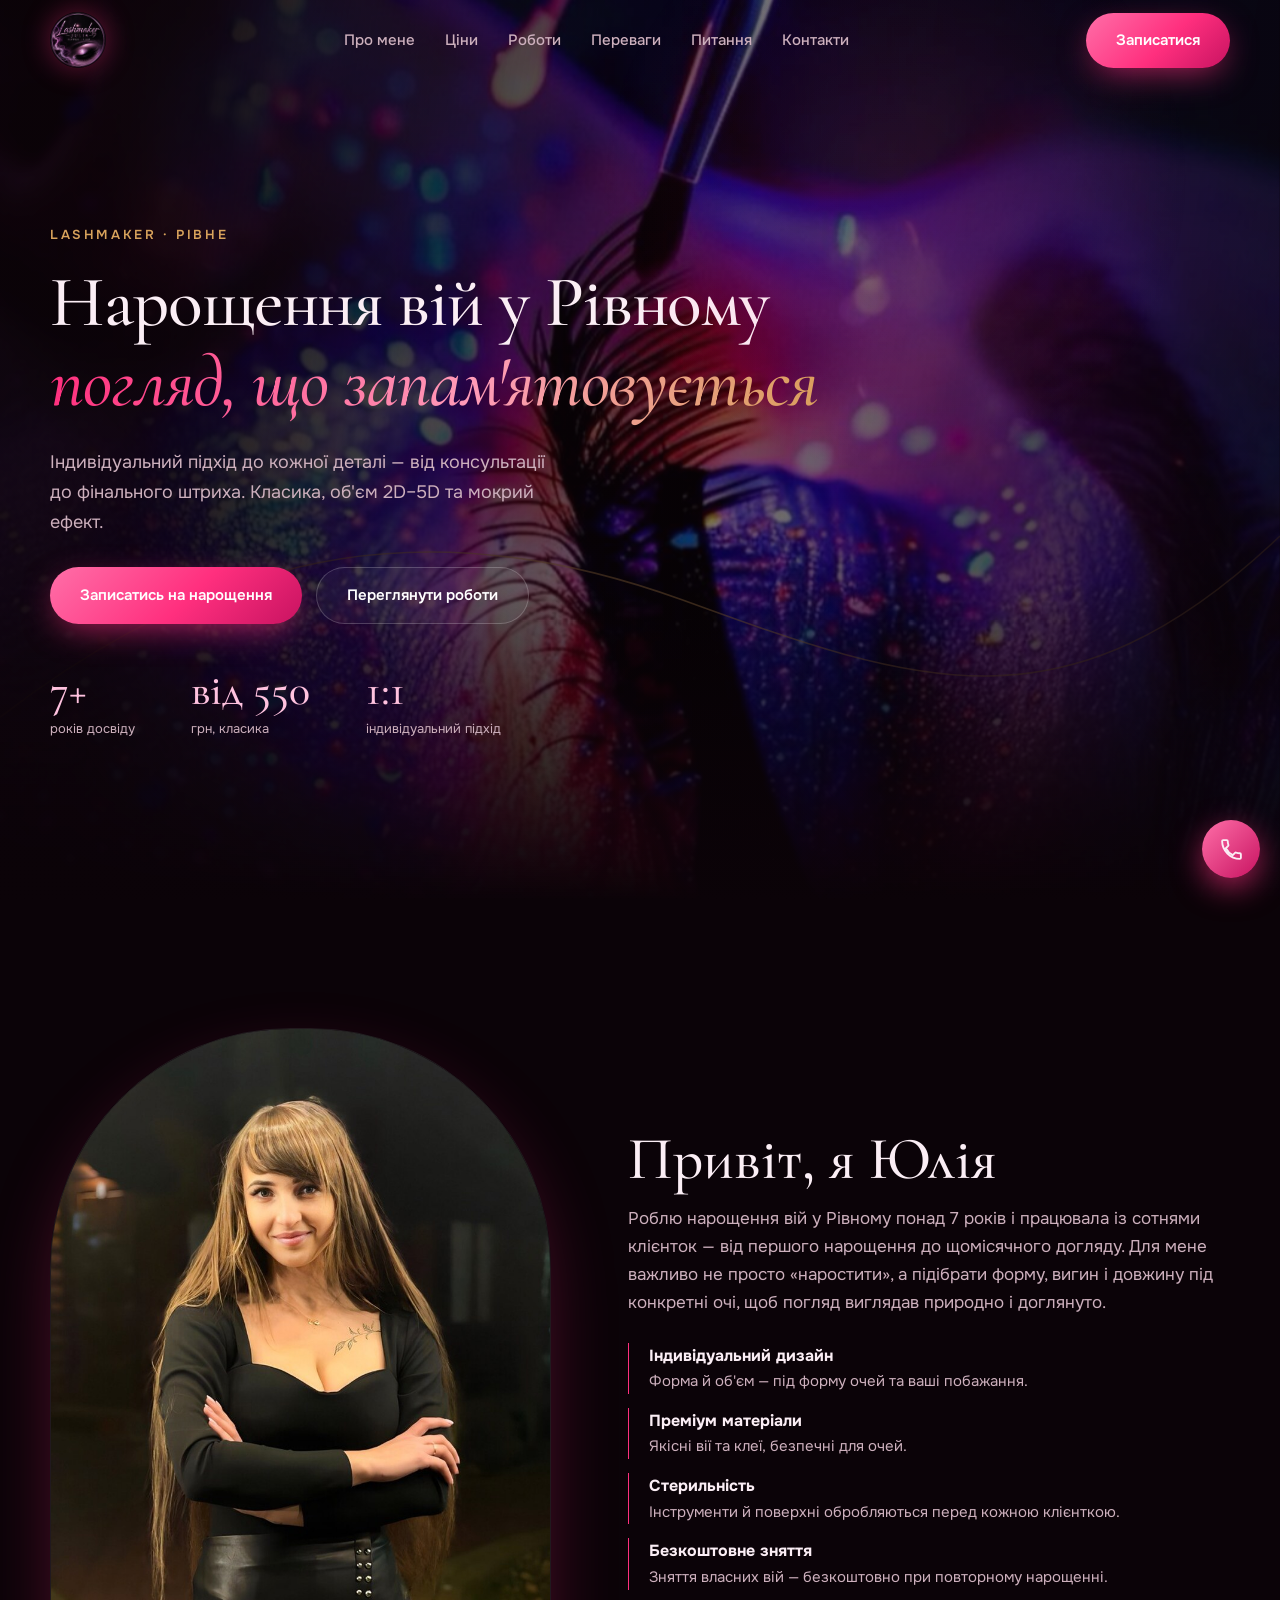
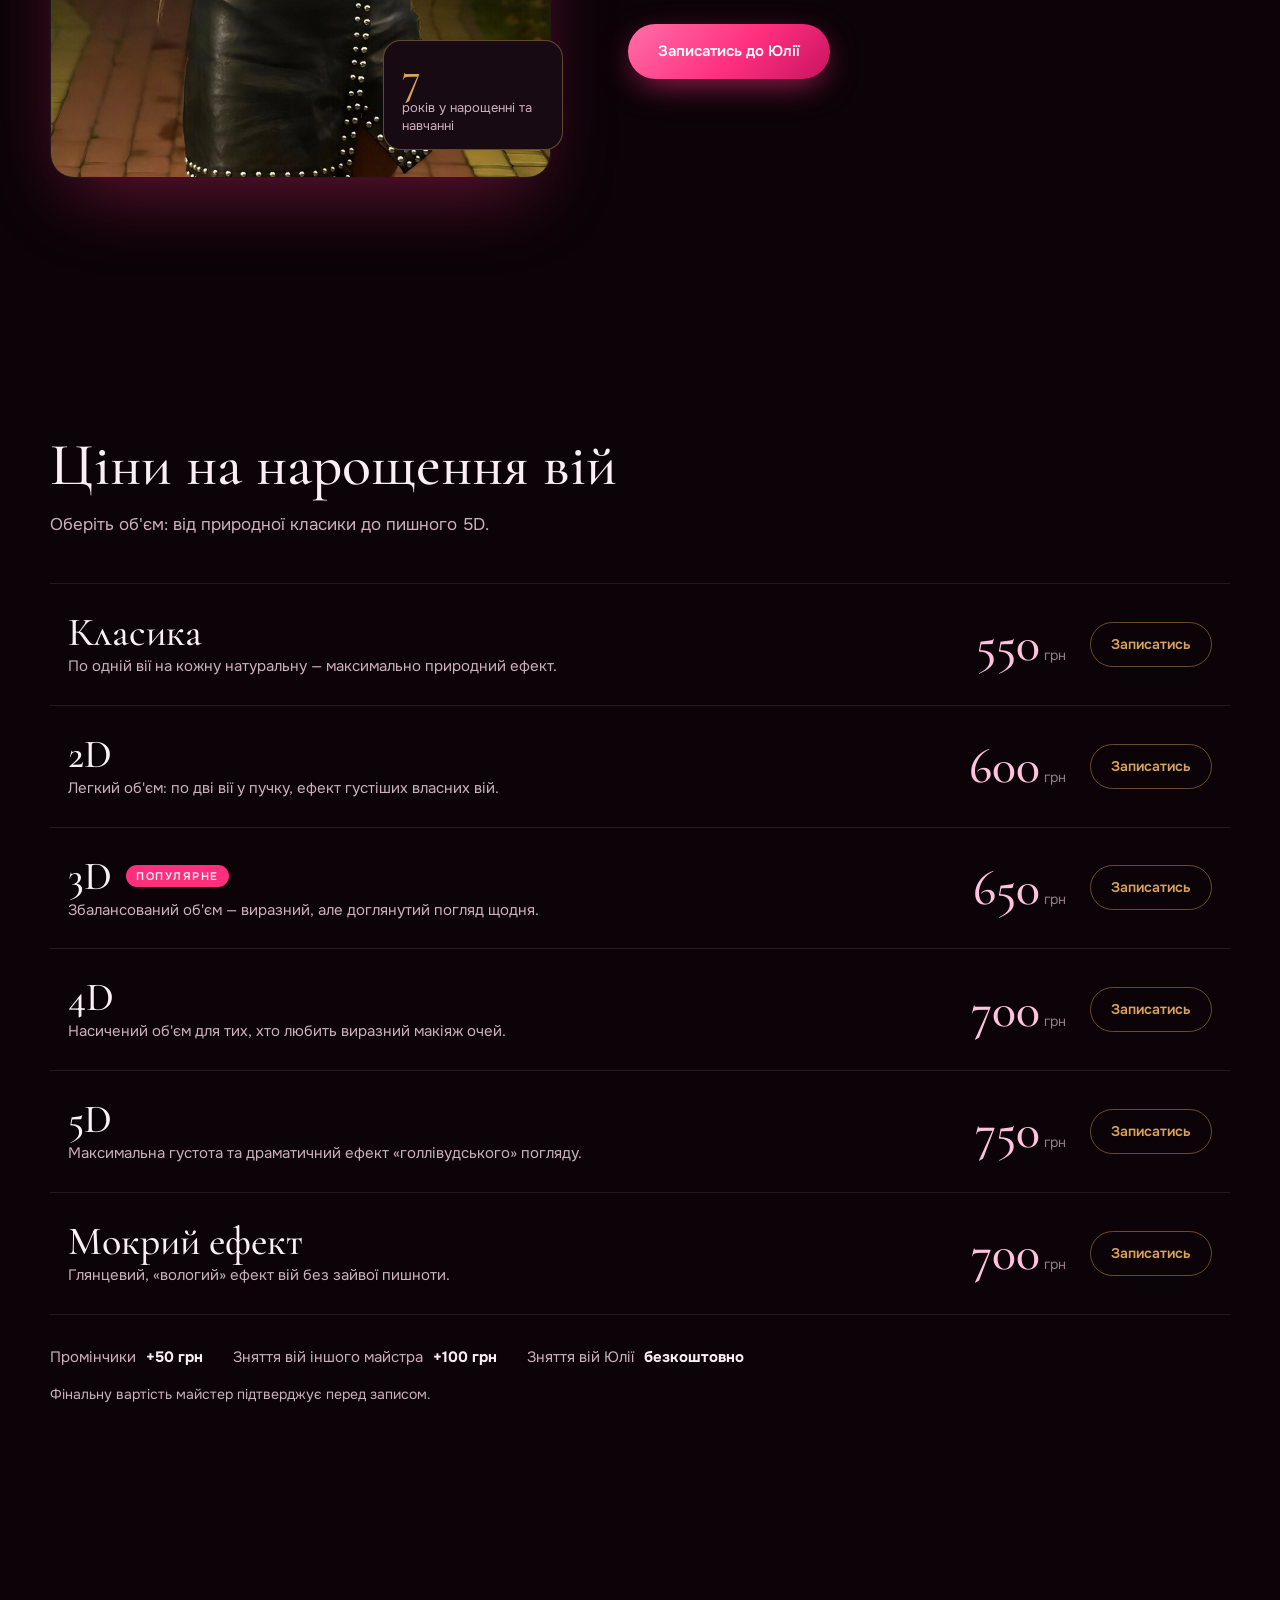
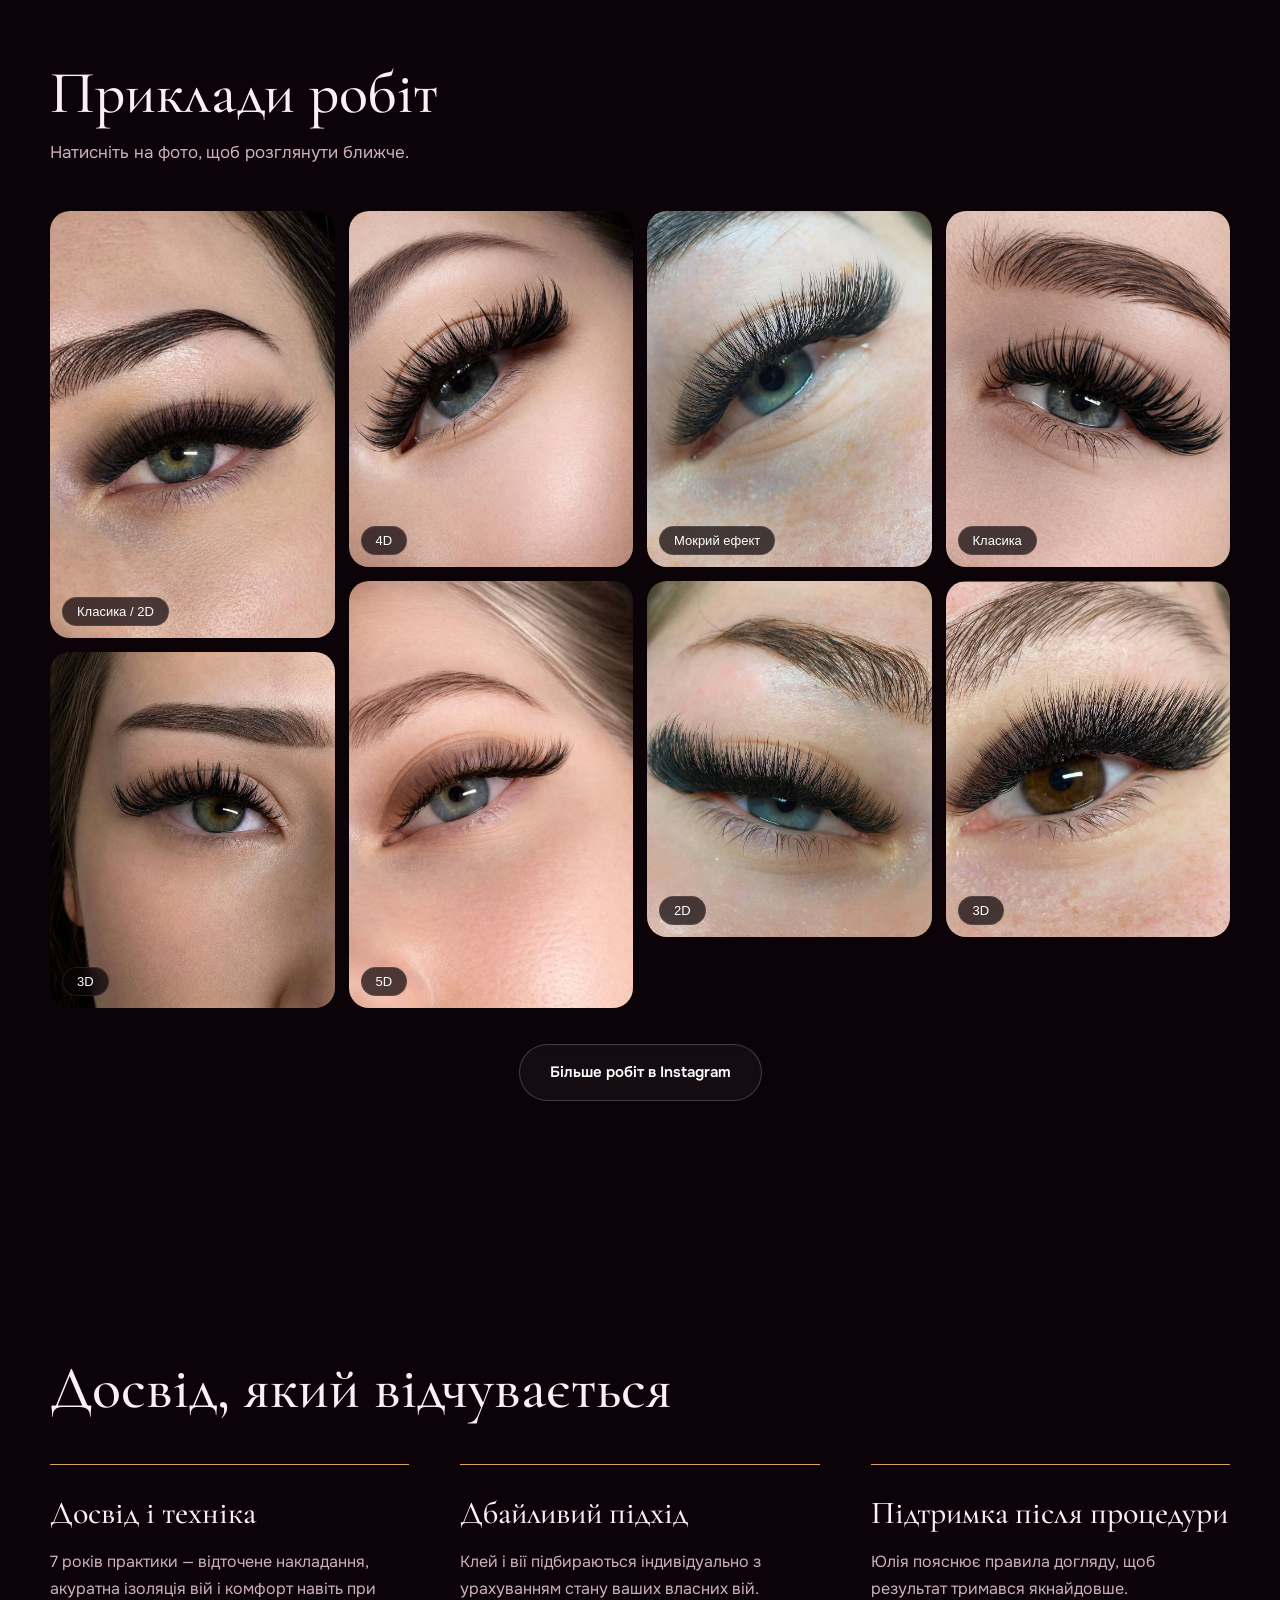
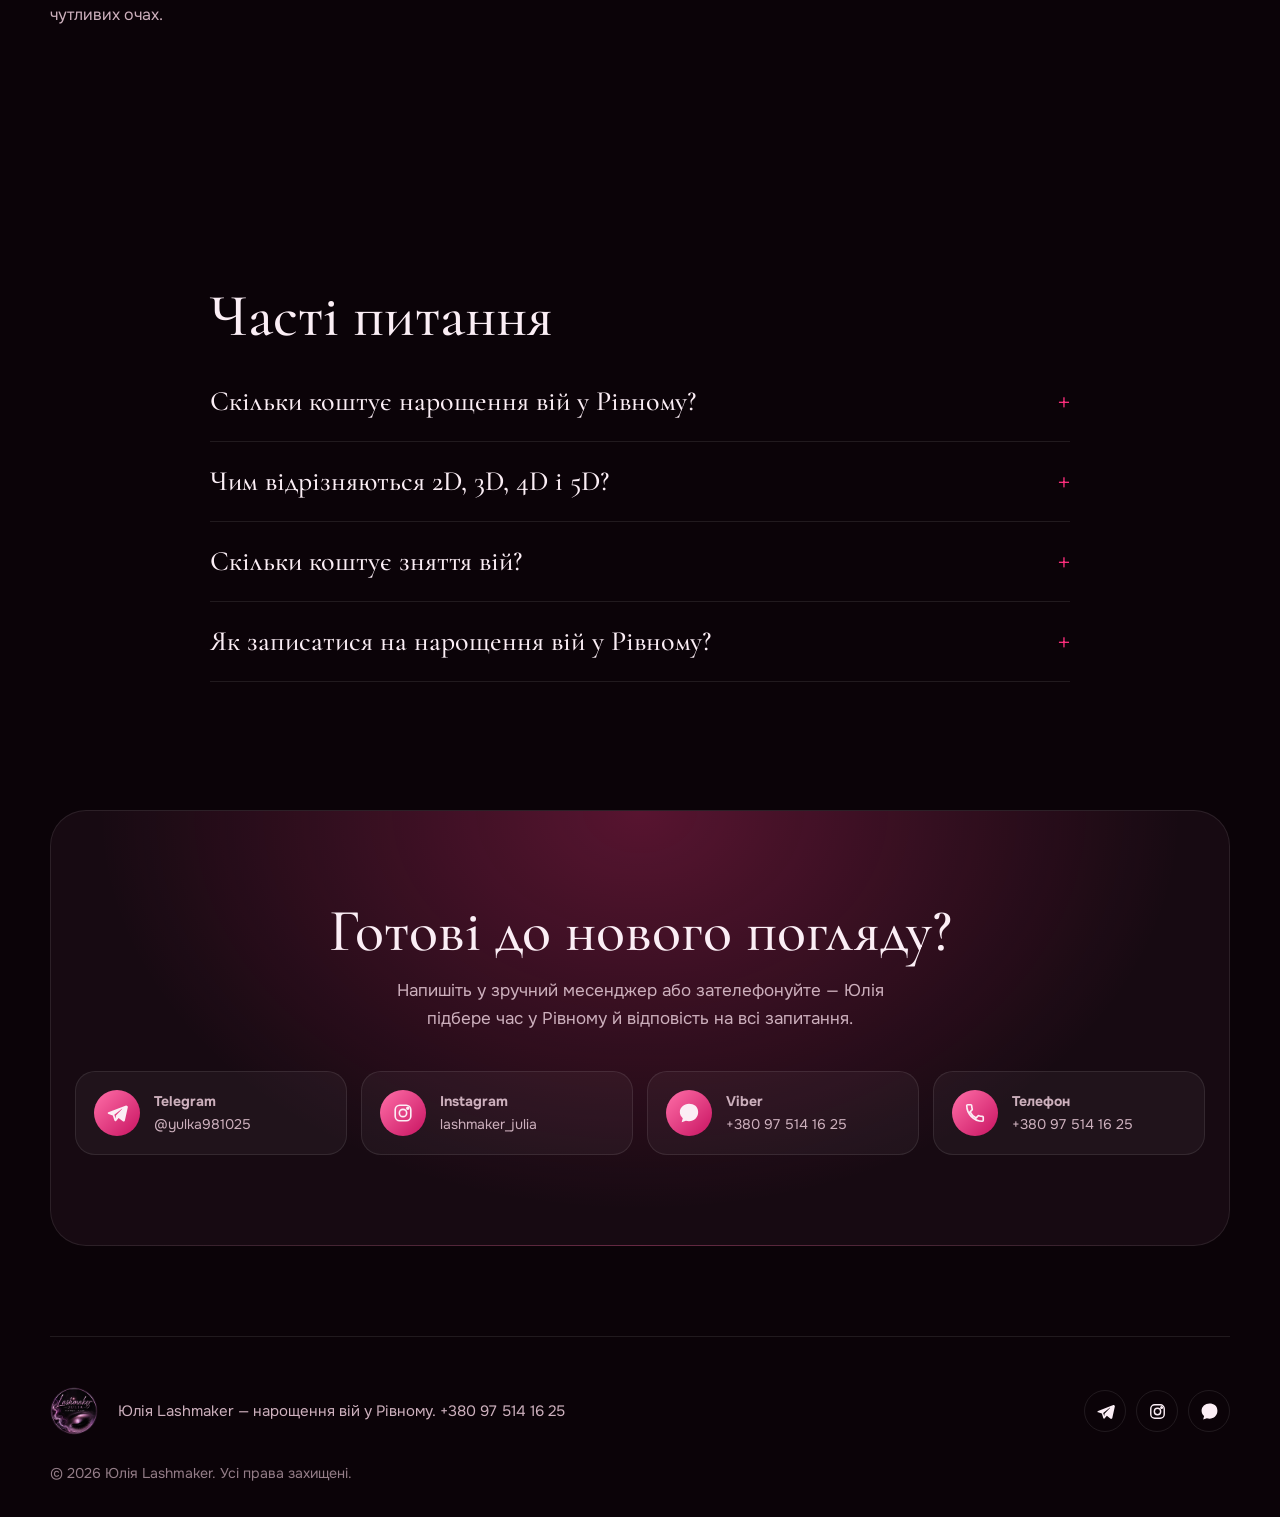
==== commit f9f9c260: "Update index.html" ====
--- a/index.html
+++ b/index.html
@@ -18,8 +18,95 @@
 <link rel="apple-touch-icon" href="images/brand/logo-circle.png">
 <link rel="preload" as="image" href="images/hero/style-4-glitter.jpg" fetchpriority="high">
 <link rel="preconnect" href="https://fonts.googleapis.com"><link rel="preconnect" href="https://fonts.gstatic.com" crossorigin>
-<link href="https://fonts.googleapis.com/css2?family=Cormorant+Garamond:ital,wght@0,500;0,600;1,500;1,600&family=Onest:wght@400;500;600;700&display=swap" rel="stylesheet">
-<link rel="stylesheet" href="css/style.css">
+<link rel="preload" as="style" href="https://fonts.googleapis.com/css2?family=Cormorant+Garamond:ital,wght@0,500;0,600;1,500;1,600&family=Onest:wght@400;500;600;700&display=swap" onload="this.onload=null;this.rel='stylesheet'"><noscript><link rel="stylesheet" href="https://fonts.googleapis.com/css2?family=Cormorant+Garamond:ital,wght@0,500;0,600;1,500;1,600&family=Onest:wght@400;500;600;700&display=swap"></noscript>
+<style>:root{--bg:#0b0308;--card:#170a12;--pink:#ff2f7e;--rose:#ffc2df;--gold:#d9a35c;--ink:#fbeef5;--mut:#cdb0bd;--bd:rgba(255,255,255,.09);--ease:cubic-bezier(.22,.68,0,1)}
+*{box-sizing:border-box;margin:0}html{scroll-behavior:smooth;scroll-padding-top:90px}
+body{background:var(--bg);color:var(--ink);font:400 17px/1.65 Onest,system-ui,sans-serif;overflow-x:hidden;-webkit-font-smoothing:antialiased}
+img{max-width:100%;display:block}a{color:inherit;text-decoration:none}ul{padding:0;list-style:none}
+:focus-visible{outline:2px solid var(--gold);outline-offset:3px}
+h1,h2,h3,em{font-family:'Cormorant Garamond',Georgia,serif;font-weight:500}
+h2{font-size:clamp(36px,5vw,60px);line-height:1.05;margin-bottom:14px}
+.wrap{width:min(1180px,100% - 40px);margin-inline:auto}.sec{padding:clamp(70px,10vw,130px) 0}
+.sub,.note{color:var(--mut)}.sub{margin-bottom:44px}.note{font-size:14px;margin-top:14px}
+.glow{position:fixed;inset:0;pointer-events:none;z-index:1;background:radial-gradient(420px circle at var(--x,70%) var(--y,20%),rgba(255,47,126,.13),transparent 70%)}
+/* header */
+.hd{position:fixed;inset:0 0 auto;z-index:50;display:flex;align-items:center;justify-content:space-between;gap:24px;padding:12px max(20px,calc(50% - 590px));transition:.4s var(--ease)}
+.hd.sc{background:rgba(11,3,8,.78);backdrop-filter:blur(16px);border-bottom:1px solid var(--bd)}
+.brand img{width:56px;height:56px;border-radius:50%;box-shadow:0 0 28px rgba(255,47,126,.4)}
+nav{display:flex;gap:30px;font-size:15px;font-weight:500}nav a{color:var(--mut);position:relative;transition:color .3s}
+nav a::after{content:'';position:absolute;left:0;right:100%;bottom:-4px;height:1px;background:var(--pink);transition:right .4s var(--ease)}
+nav a:hover{color:#fff}nav a:hover::after{right:0}
+.burger{display:none;background:none;border:1px solid var(--bd);border-radius:50%;width:44px;height:44px;cursor:pointer;position:relative}
+.burger i{position:absolute;left:13px;right:13px;height:1.5px;background:#fff;transition:.3s}.burger i:first-child{top:18px}.burger i:last-child{top:25px}
+.burger[aria-expanded=true] i:first-child{top:21px;transform:rotate(45deg)}.burger[aria-expanded=true] i:last-child{top:21px;transform:rotate(-45deg)}
+/* buttons */
+.btn{display:inline-flex;align-items:center;justify-content:center;padding:15px 30px;border-radius:99px;font-weight:600;font-size:15px;background:linear-gradient(135deg,#ff6fa8,var(--pink) 55%,#c81361);color:#fff;box-shadow:0 10px 34px -8px rgba(255,47,126,.7);transition:transform .35s var(--ease),box-shadow .35s;position:relative;overflow:hidden;will-change:transform}
+.btn:hover{box-shadow:0 16px 44px -6px rgba(255,47,126,.9)}
+.shine::after{content:'';position:absolute;top:0;bottom:0;width:40%;left:-60%;background:linear-gradient(100deg,transparent,rgba(255,255,255,.45),transparent);transform:skewX(-20deg);animation:sh 4.5s 1.5s infinite}
+@keyframes sh{to{left:130%}}
+.btn.ghost{background:rgba(255,255,255,.04);border:1px solid rgba(255,255,255,.2);box-shadow:none;backdrop-filter:blur(8px)}.btn.ghost:hover{border-color:var(--pink);background:rgba(255,47,126,.12)}
+/* hero */
+.hero{position:relative;min-height:100svh;display:flex;align-items:center;padding:120px 0 56px;isolation:isolate;overflow:hidden}
+.hero-img{position:absolute;inset:0;width:100%;height:100%;object-fit:cover;object-position:center 30%;z-index:-2;animation:zoom 22s ease-out forwards}
+@keyframes zoom{from{transform:scale(1.12)}to{transform:scale(1)}}
+.hero::after{content:'';position:absolute;inset:0;z-index:-1;background:linear-gradient(100deg,rgba(11,3,8,.94) 15%,rgba(11,3,8,.55) 55%,rgba(11,3,8,.85)),linear-gradient(0deg,var(--bg),transparent 35%)}
+.curve{position:absolute;left:0;bottom:12%;width:100%;height:auto;z-index:-1;fill:none;stroke:var(--gold);stroke-width:1.5;opacity:.55}
+.curve path{stroke-dasharray:1;stroke-dashoffset:1;animation:draw 3.2s .6s var(--ease) forwards}@keyframes draw{to{stroke-dashoffset:0}}
+.hero-in{position:relative;z-index:2}.hero-in>*{max-width:560px}.hero-in>h1{max-width:960px}.hero-in>.lede{max-width:520px}
+.eyebrow{color:var(--gold);letter-spacing:.2em;text-transform:uppercase;font-size:13px;font-weight:600;margin-bottom:20px;animation:up .8s var(--ease) both}
+h1{font-size:clamp(38px,5.6vw,80px);line-height:1.04;letter-spacing:-.015em}h1 .ln{display:block;overflow:hidden;padding-bottom:.08em}
+h1 .ln>span{display:block;animation:mask 1.1s var(--ease) both}h1 .ln:nth-child(2)>span{animation-delay:.18s}
+@keyframes mask{from{transform:translateY(105%)}}@keyframes up{from{opacity:0;transform:translateY(22px)}}
+h1 em{font-style:italic;background:linear-gradient(95deg,var(--pink),#ff9bb8 55%,var(--gold));-webkit-background-clip:text;background-clip:text;color:transparent}
+.lede{color:var(--mut);margin:22px 0 30px;font-size:18px;animation:up .9s .45s var(--ease) both}
+.acts{display:flex;flex-wrap:wrap;gap:14px;animation:up .9s .6s var(--ease) both}
+.stats{display:flex;gap:clamp(24px,5vw,56px);margin-top:44px;animation:up .9s .8s var(--ease) both}
+.stats dt{font:500 clamp(30px,3.6vw,44px)/1 'Cormorant Garamond',serif;color:var(--rose)}.stats dd{font-size:13px;color:var(--mut);margin-top:6px}
+/* reveal: shift only, text always visible for crawlers */
+.js .reveal{opacity:.001;transform:translateY(34px);transition:opacity .9s var(--ease),transform .9s var(--ease)}.js .reveal.in{opacity:1;transform:none}
+/* about */
+.about{display:grid;grid-template-columns:5fr 6fr;gap:clamp(30px,6vw,90px);align-items:center}
+.about figure{position:relative}.about img{border-radius:240px 240px 24px 24px;aspect-ratio:4/5;object-fit:cover;width:100%;box-shadow:0 30px 80px -20px rgba(255,47,126,.4);border:1px solid var(--bd)}
+figcaption{position:absolute;right:-12px;bottom:28px;background:var(--card);border:1px solid rgba(217,163,92,.4);border-radius:18px;padding:14px 18px;max-width:180px;font-size:13px;line-height:1.4;color:var(--mut)}
+figcaption b{display:block;font:500 44px/1 'Cormorant Garamond',serif;color:var(--gold)}
+.about p{color:var(--mut);margin-bottom:26px}.pts{display:grid;gap:14px;margin-bottom:34px}
+.pts li{padding-left:20px;border-left:1px solid var(--pink);color:var(--mut);font-size:15px}.pts b{display:block;color:var(--ink);font-size:16px}
+/* price menu */
+.menu li{display:grid;grid-template-columns:1fr auto auto;align-items:center;gap:24px;padding:26px 18px;border-top:1px solid var(--bd);position:relative;transition:background .4s,padding .4s var(--ease)}
+.menu li:last-child{border-bottom:1px solid var(--bd)}.menu li:hover{background:linear-gradient(90deg,rgba(255,47,126,.12),transparent);padding-left:30px}
+.menu h3{font-size:clamp(28px,3.4vw,40px);line-height:1.1;display:flex;align-items:center;gap:14px;flex-wrap:wrap}
+.menu h3 em{font:600 11px Onest;letter-spacing:.14em;text-transform:uppercase;background:var(--pink);padding:4px 10px;border-radius:99px;font-style:normal}
+.menu p{color:var(--mut);font-size:15px;max-width:520px}.menu b{font:500 clamp(34px,4vw,50px)/1 'Cormorant Garamond',serif;color:var(--rose)}.menu small{font:400 14px Onest;color:var(--mut)}
+.go{font-size:14px;font-weight:600;color:var(--gold);border:1px solid rgba(217,163,92,.45);padding:10px 20px;border-radius:99px;transition:.3s}.go:hover{background:var(--gold);color:var(--bg)}
+.extra{display:flex;flex-wrap:wrap;gap:12px 30px;margin-top:30px;color:var(--mut);font-size:15px}.extra b{color:var(--ink);margin-left:6px}
+/* gallery */
+.grid{columns:4 220px;column-gap:14px}.tile{display:block;width:100%;margin-bottom:14px;padding:0;border:0;border-radius:20px;overflow:hidden;position:relative;cursor:zoom-in;aspect-ratio:4/5;background:var(--card);break-inside:avoid}
+.tile.tall{aspect-ratio:4/6}.tile img{position:absolute;inset:0;width:100%;height:100%;object-fit:cover;transition:transform .8s var(--ease)}
+.tile img+img{opacity:0;animation:fade var(--d) infinite}@keyframes fade{0%,40%{opacity:0}50%,90%{opacity:1}100%{opacity:0}}
+.tile:hover img{transform:scale(1.07)}.tile span{position:absolute;left:12px;bottom:12px;padding:6px 14px;border-radius:99px;background:rgba(11,3,8,.7);backdrop-filter:blur(8px);font-size:13px;color:#fff;border:1px solid var(--bd)}
+.more{text-align:center;margin-top:36px}
+/* why / faq */
+.why{display:grid;grid-template-columns:repeat(3,1fr);gap:clamp(24px,4vw,56px);margin-top:44px}
+.why article{border-top:1px solid var(--gold);padding-top:22px}.why h3{font-size:32px;margin-bottom:10px}.why p{color:var(--mut);font-size:16px}
+.faq{max-width:860px}details{border-bottom:1px solid var(--bd);padding:22px 0}summary{cursor:pointer;font:500 clamp(22px,2.6vw,28px)/1.25 'Cormorant Garamond',serif;list-style:none;display:flex;justify-content:space-between;gap:20px}
+summary::-webkit-details-marker{display:none}summary::after{content:'+';color:var(--pink);font-size:30px;line-height:1;transition:transform .4s var(--ease)}details[open] summary::after{transform:rotate(135deg)}
+details p{color:var(--mut);margin-top:12px;animation:up .5s var(--ease)}
+/* cta */
+.cta{text-align:center;padding:clamp(44px,7vw,90px) 24px;border-radius:36px;border:1px solid var(--bd);position:relative;overflow:hidden;background:radial-gradient(ellipse at 50% 0,rgba(255,47,126,.28),transparent 65%),var(--card)}
+.cta p{color:var(--mut);max-width:520px;margin:0 auto 38px}.ccs{display:grid;grid-template-columns:repeat(auto-fit,minmax(220px,1fr));gap:14px;text-align:left}
+.cc{display:flex;align-items:center;gap:14px;padding:18px;border-radius:20px;border:1px solid var(--bd);background:rgba(255,255,255,.04);transition:border-color .3s,background .3s,transform .35s var(--ease)}.cc:hover{border-color:var(--pink);background:rgba(255,47,126,.12)}
+.cc span{width:46px;height:46px;border-radius:50%;display:grid;place-items:center;background:linear-gradient(135deg,#ff6fa8,#c81361)}.cc svg{width:22px}.cc b{display:block}.cc div{font-size:14px;color:var(--mut)}
+footer{padding:50px 0 30px;border-top:1px solid var(--bd);margin-top:90px}.ft{display:flex;align-items:center;gap:20px;flex-wrap:wrap;margin-bottom:24px}.ft img{border-radius:50%}.ft p{flex:1;color:var(--mut);font-size:15px;min-width:220px}.ft a:hover{color:var(--pink)}
+.soc{display:flex;gap:10px}.soc a{width:42px;height:42px;border:1px solid var(--bd);border-radius:50%;display:grid;place-items:center;transition:.3s}.soc a:hover{background:var(--pink);border-color:var(--pink)}.soc svg{width:19px}small{color:var(--mut);opacity:.7}
+.fab{position:fixed;right:20px;bottom:22px;z-index:40;width:58px;height:58px;border-radius:50%;display:grid;place-items:center;background:linear-gradient(135deg,#ff6fa8,#c81361);box-shadow:0 10px 30px rgba(255,47,126,.6);animation:pulse 2.6s infinite}.fab svg{width:25px}
+@keyframes pulse{50%{box-shadow:0 0 0 14px rgba(255,47,126,0)}0%{box-shadow:0 0 0 0 rgba(255,47,126,.5)}}
+/* lightbox */
+.lb{position:fixed;inset:0;z-index:100;background:rgba(5,1,4,.94);backdrop-filter:blur(10px);display:grid;place-items:center}.lb[hidden]{display:none}.lb img{max-height:88vh;max-width:88vw;border-radius:16px}
+.lb button{position:absolute;background:rgba(255,255,255,.08);border:1px solid var(--bd);color:#fff;width:50px;height:50px;border-radius:50%;font-size:24px;cursor:pointer}.lb button:hover{background:var(--pink)}#lx{top:20px;right:20px}#lp{left:16px}#ln{right:16px}
+@media(max-width:900px){nav{position:fixed;inset:0;flex-direction:column;justify-content:center;align-items:center;gap:26px;font-size:24px;background:rgba(11,3,8,.97);opacity:0;visibility:hidden;transition:.4s}nav.open{opacity:1;visibility:visible}.burger{display:block;z-index:60}.hd .btn{display:none}
+.about,.why{grid-template-columns:1fr}.about figure{max-width:420px}figcaption{right:8px}.menu li{grid-template-columns:1fr auto}.go{display:none}.stats{gap:22px}}
+@media(prefers-reduced-motion:reduce){*,*::before,*::after{animation-duration:.01ms!important;animation-iteration-count:1!important;transition-duration:.01ms!important}.js .reveal{opacity:1;transform:none}}
+</style>
 <script type="application/ld+json">{"@context": "https://schema.org", "@type": "BeautySalon", "@id": "https://lashmakerjulia.github.io/#salon", "name": "Юлія Lashmaker", "description": "Нарощення вій у Рівному: класика, 2D–5D, мокрий ефект. Досвід 7+ років.", "url": "https://lashmakerjulia.github.io/", "image": "https://lashmakerjulia.github.io/images/about/julia.jpg", "logo": "https://lashmakerjulia.github.io/images/brand/logo-circle.png", "telephone": "+380975141625", "priceRange": "550–750 UAH", "address": {"@type": "PostalAddress", "addressLocality": "Рівне", "addressRegion": "Рівненська область", "addressCountry": "UA"}, "areaServed": {"@type": "City", "name": "Рівне"}, "sameAs": ["https://t.me/yulka981025", "https://www.instagram.com/lashmaker_julia?igsh=aXppcG93MXJpdjR1&igsi=aXppcG93MXJpdjR1"], "hasOfferCatalog": {"@type": "OfferCatalog", "name": "Нарощення вій", "itemListElement": [{"@type": "Offer", "priceCurrency": "UAH", "price": "550", "itemOffered": {"@type": "Service", "name": "Нарощення вій Класика", "areaServed": "Рівне"}}, {"@type": "Offer", "priceCurrency": "UAH", "price": "600", "itemOffered": {"@type": "Service", "name": "Нарощення вій 2D", "areaServed": "Рівне"}}, {"@type": "Offer", "priceCurrency": "UAH", "price": "650", "itemOffered": {"@type": "Service", "name": "Нарощення вій 3D", "areaServed": "Рівне"}}, {"@type": "Offer", "priceCurrency": "UAH", "price": "700", "itemOffered": {"@type": "Service", "name": "Нарощення вій 4D", "areaServed": "Рівне"}}, {"@type": "Offer", "priceCurrency": "UAH", "price": "750", "itemOffered": {"@type": "Service", "name": "Нарощення вій 5D", "areaServed": "Рівне"}}, {"@type": "Offer", "priceCurrency": "UAH", "price": "700", "itemOffered": {"@type": "Service", "name": "Нарощення вій Мокрий ефект", "areaServed": "Рівне"}}]}}</script><script type="application/ld+json">{"@context": "https://schema.org", "@type": "FAQPage", "mainEntity": [{"@type": "Question", "name": "Скільки коштує нарощення вій у Рівному?", "acceptedAnswer": {"@type": "Answer", "text": "У Юлії класика коштує 550 грн, 2D — 600 грн, 3D — 650 грн, 4D та мокрий ефект — по 700 грн, 5D — 750 грн. Промінчики — +50 грн. Остаточну вартість майстер підтверджує перед записом."}}, {"@type": "Question", "name": "Чим відрізняються 2D, 3D, 4D і 5D?", "acceptedAnswer": {"@type": "Answer", "text": "Цифра — це кількість тонких вій у пучку на одну натуральну. 2D дає легкий об'єм, 3D — збалансований, 4D — насичений, 5D — максимально густий ефект. Класика — одна вія на одну натуральну."}}, {"@type": "Question", "name": "Скільки коштує зняття вій?", "acceptedAnswer": {"@type": "Answer", "text": "Зняття вій Юлії — безкоштовно при повторному нарощенні. Зняття вій іншого майстра — 100 грн."}}, {"@type": "Question", "name": "Як записатися на нарощення вій у Рівному?", "acceptedAnswer": {"@type": "Answer", "text": "Напишіть Юлії в Telegram, Instagram або Viber чи зателефонуйте за номером +380 97 514 16 25 — вона підбере зручний час."}}]}</script>
 </head>
 <body>
